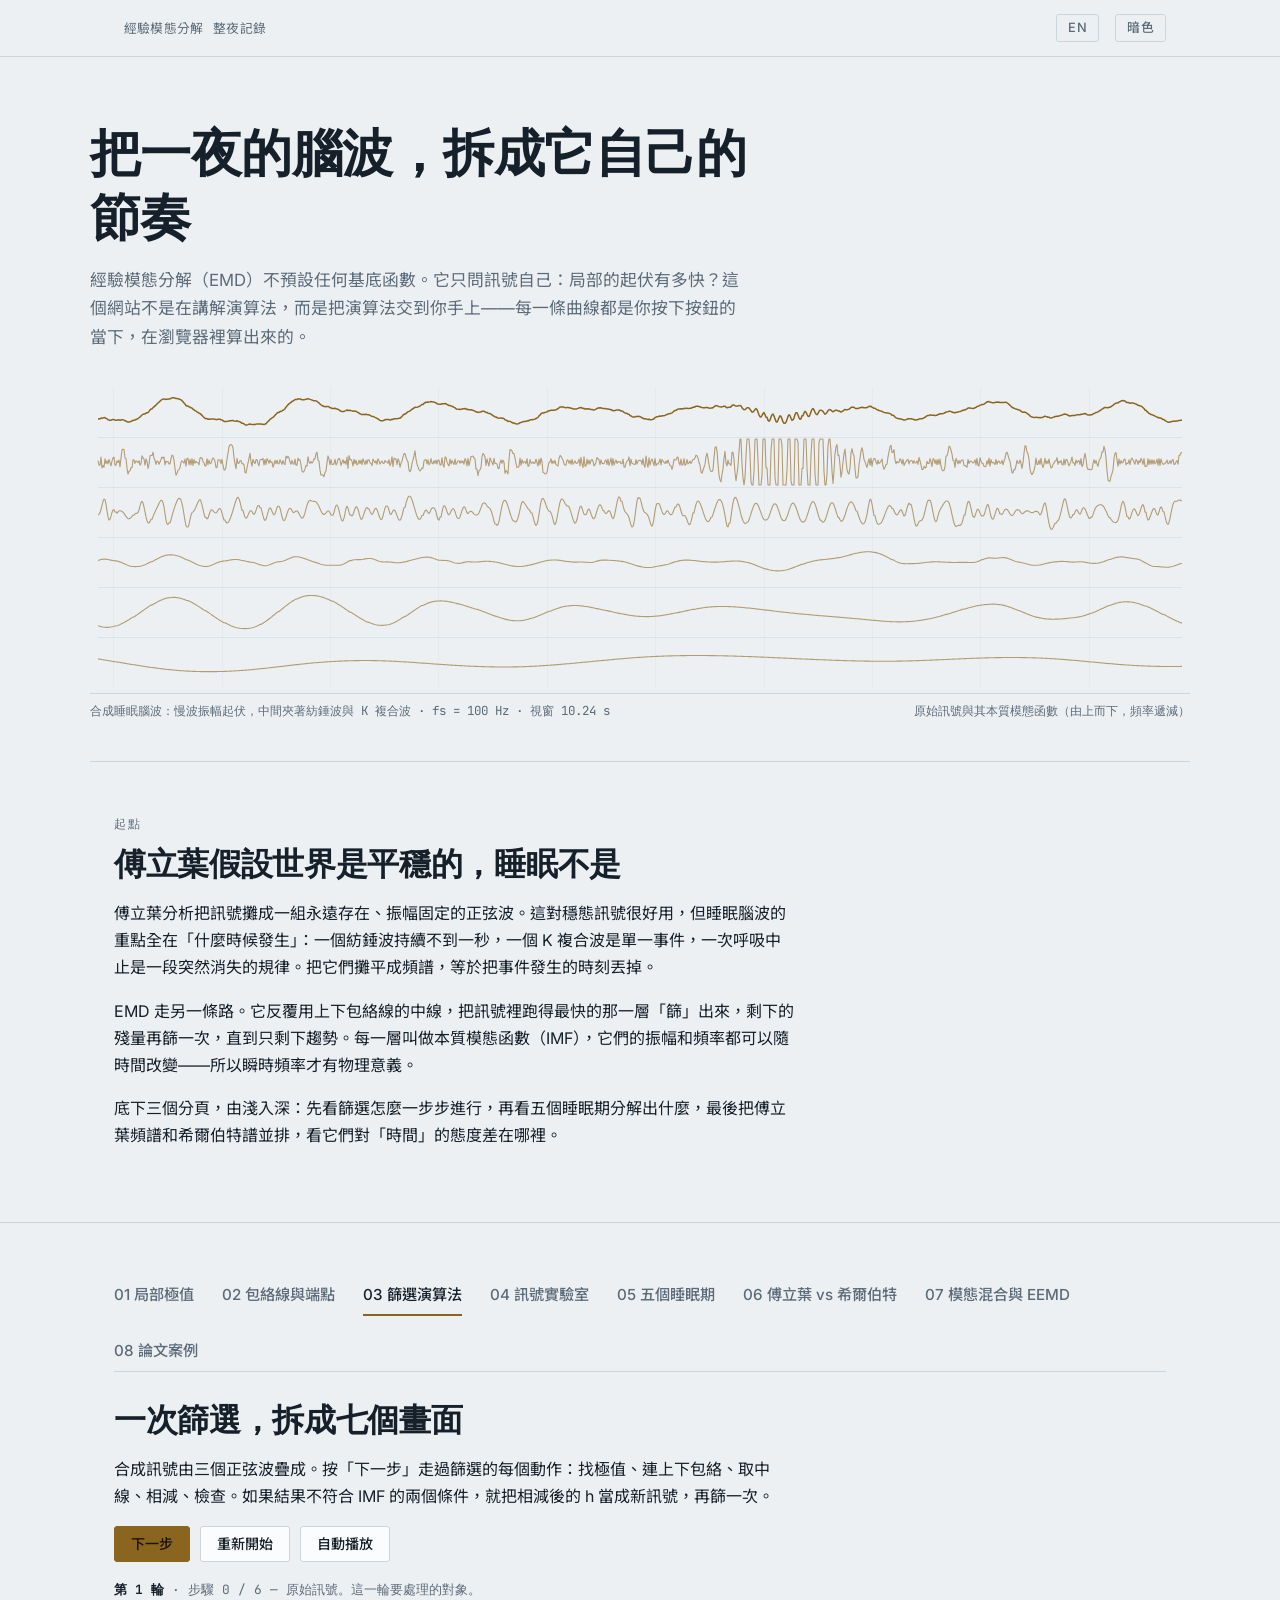
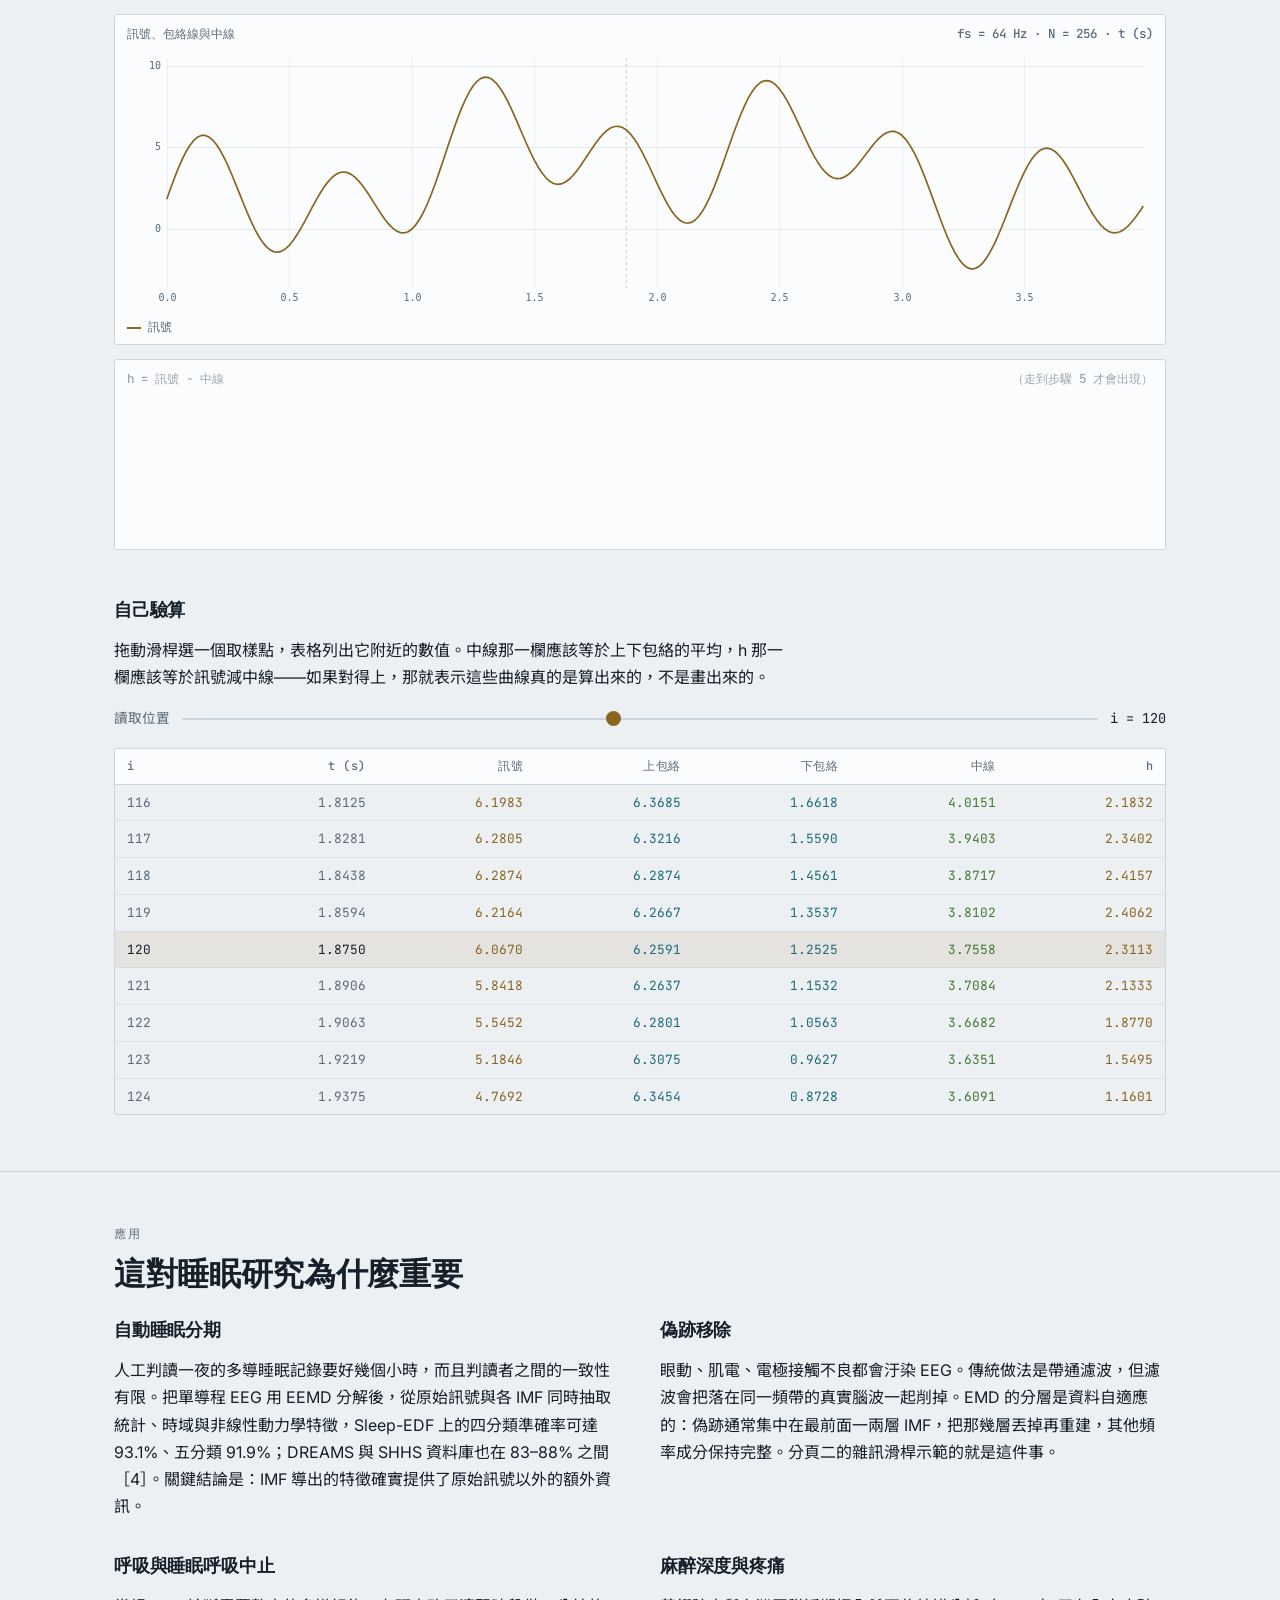
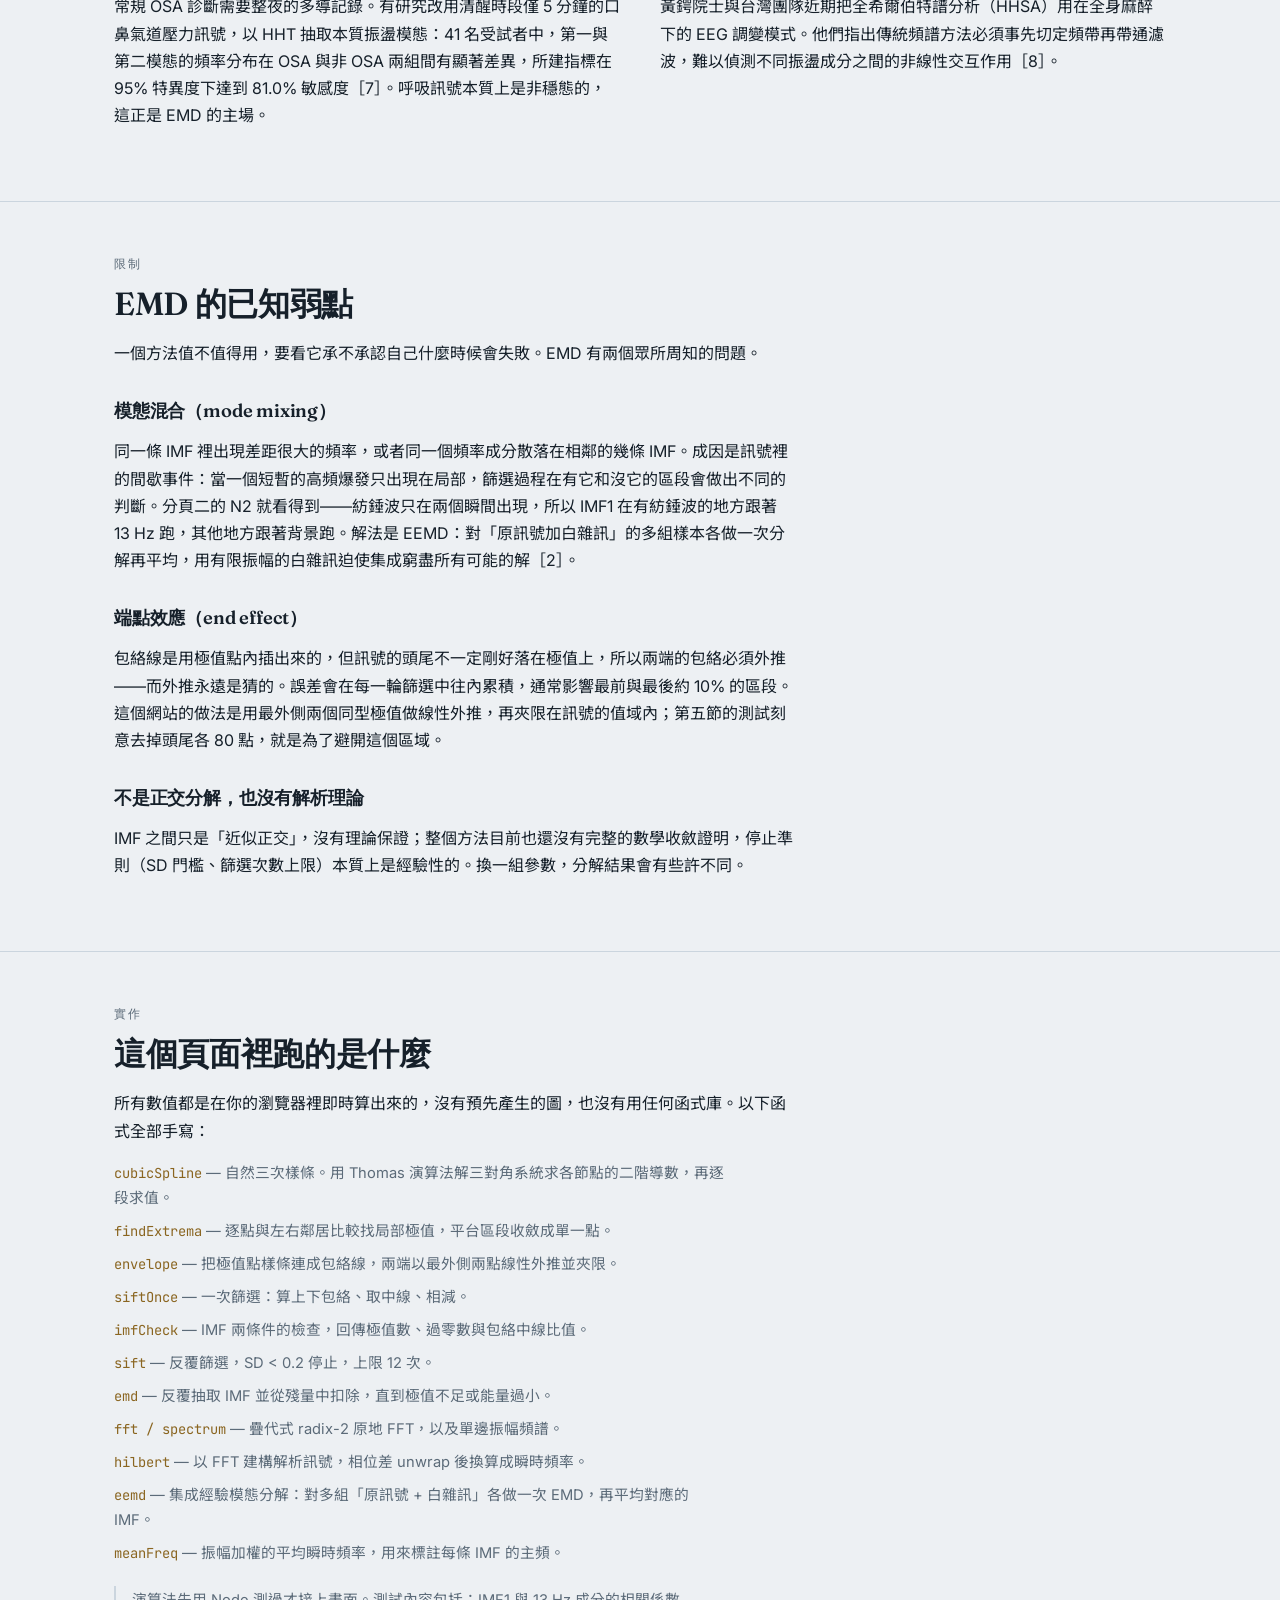
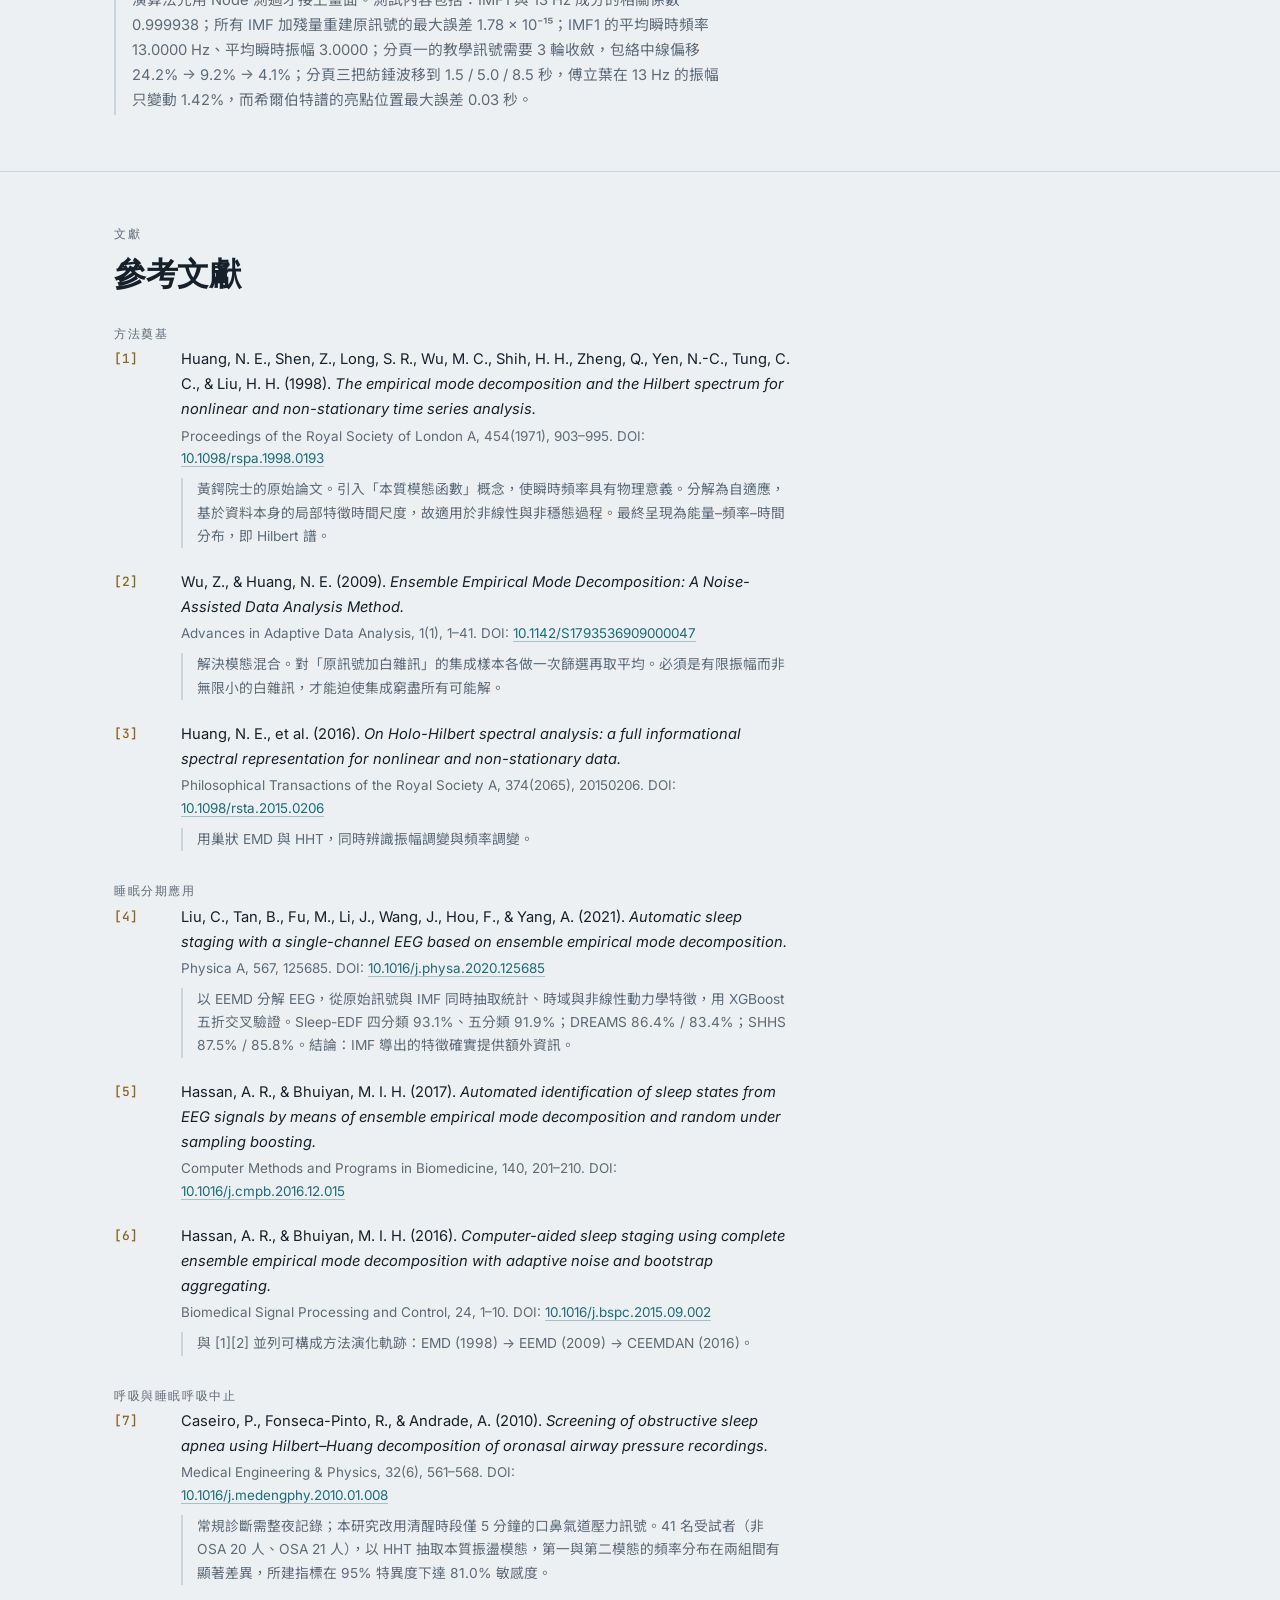
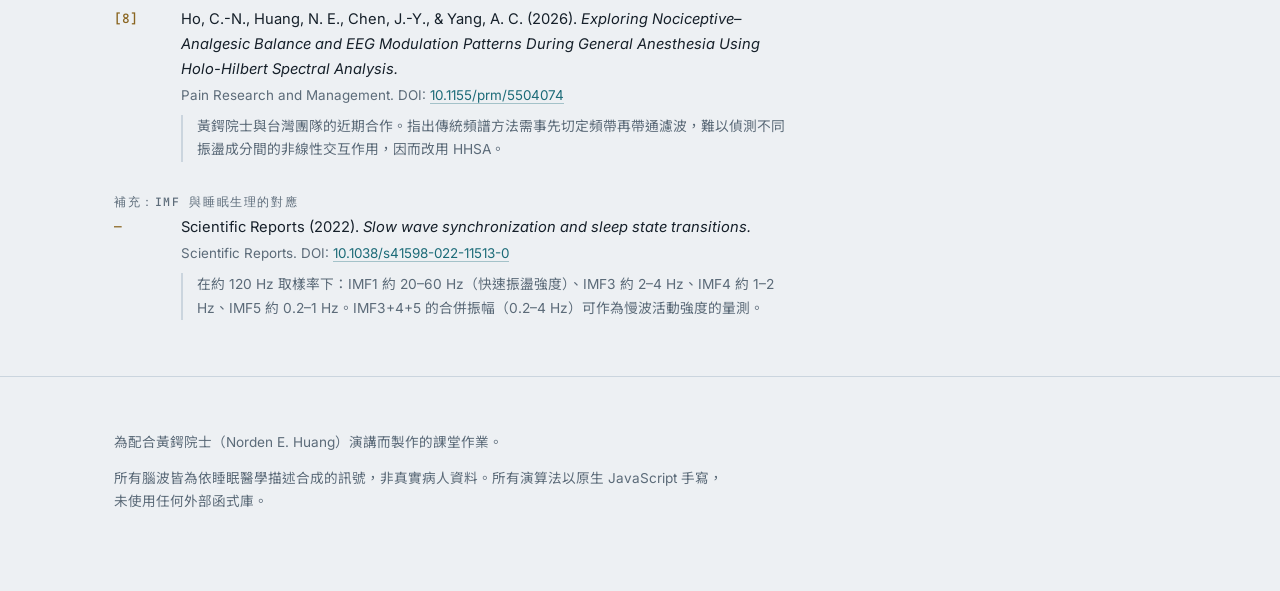
==== index.html @ 0cf02349 "英文介面的語言按鈕寫成「中文」，不再只有一個「中」 老師以英文瀏覽時，只看到孤零零一個「中」字不易辨認； 補成「中文」後與另一邊的 EN 對稱，一眼就知道是語言切換。  Co-Authored-By:" ====
<!DOCTYPE html>
<html lang="zh-Hant">
<head>
<meta charset="utf-8">
<meta name="viewport" content="width=device-width, initial-scale=1">
<title>EMD — 互動式睡眠訊號分解</title>
<meta name="description" content="An interactive page on Empirical Mode Decomposition and the Hilbert spectrum, and what they mean for sleep research. Every curve is computed in the browser.">
<link rel="preconnect" href="https://fonts.googleapis.com">
<link rel="preconnect" href="https://fonts.gstatic.com" crossorigin>
<link href="https://fonts.googleapis.com/css2?family=Fraunces:opsz,wght@9..144,500;9..144,600&family=Inter:wght@400;500;600&family=JetBrains+Mono:wght@400;500&family=Noto+Sans+TC:wght@400;500;700&display=swap" rel="stylesheet">
<link rel="icon" href="data:image/svg+xml,<svg xmlns='http://www.w3.org/2000/svg' viewBox='0 0 32 32'><rect width='32' height='32' fill='%23101820'/><path d='M2 16 q4 -9 8 0 t8 0 t8 0 t8 0' fill='none' stroke='%23E8D5A8' stroke-width='2'/></svg>">
<style>
/* ===== Overnight Recording — visual system =====================
   Cool background, warm signal trace: the curve should read like
   a lit pen on dark paper, the way a sleep lab looks at 3 a.m.  */

:root {
  --night:    #101820;
  --panel:    #18222C;
  --haze:     #243140;
  --text:     #DCE4EA;
  --text-dim: #8C9AA8;
  --trace:    #E8D5A8;
  --coral:    #E0705E;
  --cyan:     #5AB6C4;
  --sage:     #8FBF7F;
  --violet:   #9B8CC4;
  --shadow:   rgba(0,0,0,.35);

  --serif: "Fraunces", "Newsreader", Georgia, "Noto Serif TC", serif;
  --sans:  "Inter", "Noto Sans TC", -apple-system, BlinkMacSystemFont, "Segoe UI", sans-serif;
  --mono:  "JetBrains Mono", "IBM Plex Mono", ui-monospace, SFMono-Regular, Menlo, monospace;

  --measure: 68ch;
  --wrap: 1100px;
  --radius: 3px;
}

:root[data-theme="light"] {
  --night:    #EDF0F3;
  --panel:    #FBFCFD;
  --haze:     #CBD5DE;
  --text:     #16202A;
  --text-dim: #5C6B79;
  --trace:    #8A6520;
  --coral:    #BE4432;
  --cyan:     #1C6B78;
  --sage:     #3F7A31;
  --violet:   #5D4E93;
  --shadow:   rgba(16,24,32,.10);
}

@media (prefers-color-scheme: light) {
  :root:not([data-theme="dark"]) {
    --night:    #EDF0F3;
    --panel:    #FBFCFD;
    --haze:     #CBD5DE;
    --text:     #16202A;
    --text-dim: #5C6B79;
    --trace:    #8A6520;
    --coral:    #BE4432;
    --cyan:     #1C6B78;
    --sage:     #3F7A31;
    --violet:   #5D4E93;
    --shadow:   rgba(16,24,32,.10);
  }
}

* { box-sizing: border-box; }

html { -webkit-text-size-adjust: 100%; }

body {
  margin: 0;
  background: var(--night);
  color: var(--text);
  font-family: var(--sans);
  font-size: 16px;
  line-height: 1.7;
  -webkit-font-smoothing: antialiased;
}

.wrap { max-width: var(--wrap); margin: 0 auto; padding: 0 24px; }

p, li { max-width: var(--measure); }

a { color: var(--cyan); text-decoration: none; border-bottom: 1px solid color-mix(in srgb, var(--cyan) 35%, transparent); }
a:hover { border-bottom-color: var(--cyan); }

h1, h2, h3 { font-family: var(--serif); font-weight: 600; line-height: 1.25; letter-spacing: -.01em; }
h2 { font-size: clamp(1.5rem, 1.1rem + 1.4vw, 2rem); margin: 0 0 .6rem; }
h3 { font-size: 1.15rem; margin: 2rem 0 .5rem; }

.num, td.num, .mono { font-family: var(--mono); font-variant-numeric: tabular-nums; }

/* ---------- top bar ---------- */
.topbar {
  position: sticky; top: 0; z-index: 40;
  background: color-mix(in srgb, var(--night) 88%, transparent);
  backdrop-filter: blur(8px);
  border-bottom: 1px solid var(--haze);
}
.topbar .wrap { display: flex; align-items: center; gap: 16px; height: 56px; }
.brand { font-family: var(--serif); font-size: 1rem; letter-spacing: .02em; margin-right: auto; }
.brand span { color: var(--text-dim); font-family: var(--sans); font-size: .8rem; margin-left: .6rem; }

.ghost {
  appearance: none; background: none; cursor: pointer;
  border: 1px solid var(--haze); border-radius: var(--radius);
  color: var(--text-dim); font: 500 .8rem/1 var(--sans);
  padding: 7px 11px; letter-spacing: .03em;
}
.ghost:hover { color: var(--text); border-color: var(--text-dim); }
.ghost:focus-visible { outline: 2px solid var(--cyan); outline-offset: 2px; }

/* ---------- hero ---------- */
.hero { padding: 64px 0 40px; border-bottom: 1px solid var(--haze); }
.hero h1 { font-size: clamp(2rem, 1.3rem + 3vw, 3.2rem); margin: 0 0 1rem; max-width: 20ch; }
.hero .lede { color: var(--text-dim); font-size: 1.05rem; max-width: 60ch; }
.hero-strip { margin-top: 36px; }
.hero-strip canvas { width: 100%; height: 300px; display: block; }
.strip-cap {
  display: flex; justify-content: space-between; gap: 16px;
  color: var(--text-dim); font: 400 .78rem/1.5 var(--mono);
  border-top: 1px solid var(--haze); padding-top: 8px; margin-top: 6px;
}

/* ---------- sections ---------- */
section { padding: 56px 0; border-bottom: 1px solid var(--haze); }
.eyebrow {
  font: 500 .72rem/1 var(--mono); letter-spacing: .16em; text-transform: uppercase;
  color: var(--text-dim); margin: 0 0 .9rem;
}

/* ---------- tabs ---------- */
.tabs { display: flex; gap: 28px; border-bottom: 1px solid var(--haze); margin: 8px 0 28px; flex-wrap: wrap; }
.tab {
  appearance: none; background: none; border: 0; cursor: pointer;
  color: var(--text-dim); font: 500 .95rem/1 var(--sans);
  padding: 0 0 12px; border-bottom: 2px solid transparent; margin-bottom: -1px;
}
.tab:hover { color: var(--text); }
.tab[aria-selected="true"] { color: var(--text); border-bottom-color: var(--trace); }
.tab:focus-visible { outline: 2px solid var(--cyan); outline-offset: 3px; }
.panel[hidden] { display: none; }

/* ---------- controls ---------- */
.controls { display: flex; flex-wrap: wrap; gap: 10px; align-items: center; margin-bottom: 18px; }
.btn {
  appearance: none; cursor: pointer; border-radius: var(--radius);
  border: 1px solid var(--haze); background: var(--panel); color: var(--text);
  font: 500 .88rem/1 var(--sans); padding: 10px 16px;
}
.btn:hover { border-color: var(--text-dim); }
.btn:focus-visible { outline: 2px solid var(--cyan); outline-offset: 2px; }
.btn.primary { background: var(--trace); border-color: var(--trace); color: #1A130B; }
.btn.primary:hover { filter: brightness(1.06); }
.btn[disabled] { opacity: .4; cursor: not-allowed; }
.btn[aria-pressed="true"] { border-color: var(--trace); color: var(--trace); }

.slider { display: flex; align-items: center; gap: 12px; flex: 1 1 260px; min-width: 230px; }
.slider label { color: var(--text-dim); font-size: .85rem; white-space: nowrap; }
.slider output { font-family: var(--mono); font-size: .85rem; min-width: 7ch; text-align: right; }
input[type="range"] {
  appearance: none; flex: 1; height: 2px; background: var(--haze); border-radius: 2px; margin: 0;
}
input[type="range"]::-webkit-slider-thumb {
  appearance: none; width: 15px; height: 15px; border-radius: 50%;
  background: var(--trace); border: 0; cursor: pointer;
}
input[type="range"]::-moz-range-thumb {
  width: 15px; height: 15px; border-radius: 50%; background: var(--trace); border: 0; cursor: pointer;
}
input[type="range"]:focus-visible { outline: 2px solid var(--cyan); outline-offset: 4px; }

/* ---------- plots ---------- */
.plot { background: var(--panel); border: 1px solid var(--haze); border-radius: var(--radius); padding: 10px 12px 6px; }
.plot + .plot { margin-top: 14px; }
.plot canvas { width: 100%; display: block; }
.plot-head {
  display: flex; justify-content: space-between; align-items: baseline; gap: 12px;
  font: 500 .78rem/1.4 var(--mono); color: var(--text-dim); margin-bottom: 6px;
}
.legend { display: flex; flex-wrap: wrap; gap: 4px 18px; margin: 10px 0 0; font: 400 .76rem/1.6 var(--mono); color: var(--text-dim); }
.legend i { display: inline-block; width: 14px; height: 2px; vertical-align: middle; margin-right: 7px; }
.legend .dot { width: 7px; height: 7px; border-radius: 50%; }

.stepline { font: 400 .8rem/1.5 var(--mono); color: var(--text-dim); margin: 0 0 14px; }
.stepline b { color: var(--text); font-weight: 600; }

/* ---------- condition report ---------- */
.checks { display: grid; gap: 10px; margin-top: 16px; }
.check {
  display: grid; grid-template-columns: auto 1fr auto; gap: 12px; align-items: baseline;
  border: 1px solid var(--haze); border-left-width: 3px; border-radius: var(--radius);
  background: var(--panel); padding: 12px 14px; font-size: .88rem;
}
.check .tag { font: 600 .74rem/1 var(--mono); letter-spacing: .08em; color: var(--text-dim); }
.check .val { font-family: var(--mono); font-size: .84rem; color: var(--text-dim); white-space: nowrap; }
.check.ok   { border-left-color: var(--sage); }
.check.no   { border-left-color: var(--coral); }
.check.ok .val { color: var(--sage); }
.check.no .val { color: var(--coral); }
.verdict { margin-top: 14px; font-family: var(--mono); font-size: .86rem; }
.verdict.ok { color: var(--sage); }
.verdict.no { color: var(--coral); }

/* ---------- table ---------- */
.tablewrap { overflow-x: auto; margin-top: 14px; border: 1px solid var(--haze); border-radius: var(--radius); }
table { border-collapse: collapse; width: 100%; font-family: var(--mono); font-size: .8rem; }
th, td { padding: 7px 12px; text-align: right; white-space: nowrap; }
th {
  background: var(--panel); color: var(--text-dim); font-weight: 500;
  border-bottom: 1px solid var(--haze); position: sticky; top: 0;
  font-size: .74rem; letter-spacing: .04em;
}
td { border-bottom: 1px solid color-mix(in srgb, var(--haze) 45%, transparent); color: var(--text-dim); }
tbody tr:last-child td { border-bottom: 0; }
tbody tr.focus td { background: color-mix(in srgb, var(--trace) 9%, transparent); color: var(--text); }
th:first-child, td:first-child { text-align: left; }
.c-trace { color: var(--trace) !important; }
.c-cyan  { color: var(--cyan) !important; }
.c-sage  { color: var(--sage) !important; }

/* ---------- stage buttons / imf list ---------- */
.stages { display: flex; flex-wrap: wrap; gap: 8px; }
.imf-rows { margin-top: 14px; display: grid; gap: 0; }

.grid2 { display: grid; grid-template-columns: 1fr 1fr; gap: 14px; }
@media (max-width: 760px) { .grid2 { grid-template-columns: 1fr; } }

.readout {
  margin-top: 16px; border: 1px solid var(--haze); border-radius: var(--radius);
  background: var(--panel); padding: 14px 16px;
  font-family: var(--mono); font-size: .84rem; color: var(--text-dim);
  display: grid; gap: 6px;
}
.readout b { color: var(--text); font-weight: 600; }
.readout .hi { color: var(--trace); }

.note {
  border-left: 2px solid var(--haze); padding: 2px 0 2px 16px;
  color: var(--text-dim); font-size: .92rem; margin: 20px 0 0; max-width: var(--measure);
}

/* ---------- references ---------- */
.refs { display: grid; gap: 22px; margin-top: 8px; }
.ref { display: grid; grid-template-columns: 3.2rem 1fr; gap: 16px; max-width: 76ch; }
.ref .n { font: 500 .8rem/1.8 var(--mono); color: var(--trace); }
.ref p { margin: 0; font-size: .92rem; }
.ref .meta { color: var(--text-dim); font-size: .84rem; margin-top: 2px; }
.ref .gloss { color: var(--text-dim); font-size: .86rem; margin-top: .5rem; border-left: 2px solid var(--haze); padding-left: 14px; }
.ref-group { font: 500 .72rem/1 var(--mono); letter-spacing: .14em; text-transform: uppercase; color: var(--text-dim); margin: 34px 0 6px; }

footer { padding: 40px 0 64px; color: var(--text-dim); font-size: .85rem; }
footer p { max-width: var(--measure); }

.cols { display: grid; grid-template-columns: 1fr 1fr; gap: 18px 40px; }
@media (max-width: 760px) { .cols { grid-template-columns: 1fr; } }
.cols h3 { margin-top: 0; }

.sr { position: absolute; width: 1px; height: 1px; overflow: hidden; clip: rect(0 0 0 0); white-space: nowrap; }

@media (max-width: 560px) {
  .wrap { padding: 0 16px; }
  .hero { padding: 40px 0 28px; }
  .hero-strip canvas { height: 220px; }
  section { padding: 40px 0; }
  .tabs { gap: 18px; }
}

@media (prefers-reduced-motion: reduce) {
  * { transition: none !important; animation: none !important; scroll-behavior: auto !important; }
}

/* ---------- stacked IMF rows (tab 2 and the hero strip) ---------- */
.imf-row {
  display: grid; grid-template-columns: 172px 1fr; gap: 14px; align-items: center;
  border-top: 1px solid color-mix(in srgb, var(--haze) 60%, transparent);
  padding: 2px 0;
}
.imf-row:first-child { border-top: 0; }
.imf-row canvas { width: 100%; display: block; }
.imf-meta { font: 400 .76rem/1.45 var(--mono); color: var(--text-dim); padding: 6px 0; }
.imf-meta b { display: block; color: var(--text); font-weight: 600; letter-spacing: .02em; }
.imf-meta .band { color: var(--cyan); }
.imf-row.is-signal .imf-meta b { color: var(--trace); }
@media (max-width: 560px) {
  .imf-row { grid-template-columns: 1fr; gap: 0; }
  .imf-meta { padding: 6px 0 0; }
}

.stage-desc { color: var(--text-dim); font-size: .92rem; margin: 14px 0 4px; max-width: var(--measure); }
.axis-note { font: 400 .72rem/1.4 var(--mono); color: var(--text-dim); text-align: right; margin-top: 6px; }

.plot.is-waiting canvas { opacity: .2; }
.plot.is-waiting .plot-head { opacity: .6; }
#implList { padding-left: 0; list-style: none; }
#implList li { margin-bottom: .5rem; max-width: var(--measure); font-size: .92rem; color: var(--text-dim); }
#implList code { color: var(--trace); font-size: .86rem; }
.hero-strip .plot-head { margin-bottom: 8px; }

.ctl-label { color: var(--text-dim); font-size: .85rem; margin-right: 2px; }
.hint { color: var(--text-dim); font-size: .76rem; }

/* ---------- chapter 04: component sliders ---------- */
.comp-grid { display: grid; grid-template-columns: repeat(3, 1fr); gap: 16px 26px; margin: 4px 0 6px; }
@media (max-width: 760px) { .comp-grid { grid-template-columns: 1fr; } }
.comp { border-top: 1px solid var(--haze); padding-top: 10px; }
.comp .slider { margin-bottom: 8px; }
.comp .slider label { min-width: 4.5em; }
.comp-name { font: 600 .78rem/1 var(--mono); letter-spacing: .06em; color: var(--trace); margin: 0 0 10px; }

/* ---------- chapter 08: paper cards ---------- */
.papers { display: grid; gap: 10px; margin: 18px 0 8px; }
.paper { border: 1px solid var(--haze); border-radius: var(--radius); background: var(--panel); overflow: hidden; }
.paper.is-open { border-color: color-mix(in srgb, var(--trace) 45%, var(--haze)); }
.paper-head {
  appearance: none; width: 100%; background: none; border: 0; cursor: pointer; text-align: left;
  display: grid; grid-template-columns: 3rem 1fr 1.6rem; gap: 12px; align-items: center;
  padding: 14px 16px; color: inherit; font: inherit;
}
.paper-head:hover { background: color-mix(in srgb, var(--haze) 30%, transparent); }
.paper-head:focus-visible { outline: 2px solid var(--cyan); outline-offset: -2px; }
.paper-head .n { font: 500 .8rem/1 var(--mono); color: var(--trace); }
.paper-head .ph b { display: block; font-weight: 600; font-size: .95rem; margin-bottom: 2px; }
.paper-head .cite { color: var(--text-dim); font-size: .8rem; }
.paper-head .tog { font: 400 1.1rem/1 var(--mono); color: var(--text-dim); text-align: right; }
.paper-body { padding: 0 16px 16px; border-top: 1px solid var(--haze); }
.paper-body dl { display: grid; grid-template-columns: 4.5rem 1fr; gap: 6px 16px; margin: 14px 0 0; }
.paper-body dt { font: 500 .74rem/1.6 var(--mono); letter-spacing: .06em; color: var(--text-dim); }
.paper-body dd { margin: 0; font-size: .9rem; max-width: 66ch; }
.paper-body .meta { color: var(--text-dim); font-size: .82rem; margin: 14px 0 0; }
@media (max-width: 560px) {
  .paper-head { grid-template-columns: 2.4rem 1fr 1.2rem; gap: 8px; padding: 12px; }
  .paper-body dl { grid-template-columns: 1fr; gap: 2px; }
  .paper-body dd { margin-bottom: 8px; }
}

@media (max-width: 620px) {
  /* long control labels must be allowed to wrap, or they push the page wider */
  .slider { flex-wrap: wrap; row-gap: 4px; }
  .slider label { white-space: normal; flex: 1 0 100%; }
  .slider output { min-width: 5ch; }
}

</style>
</head>
<body>

<header class="topbar">
  <div class="wrap">
    <div class="brand"><span data-i18n="brand">經驗模態分解</span><span data-i18n="brandSub">整夜記錄</span></div>
    <button class="ghost" id="langBtn" type="button">EN</button>
    <button class="ghost" id="themeBtn" type="button">明亮</button>
  </div>
</header>

<main>

  <div class="wrap hero">
    <h1 data-i18n="heroTitle">把一夜的腦波，拆成它自己的節奏</h1>
    <p class="lede" data-i18n="heroLede"></p>
    <div class="hero-strip">
      <canvas id="heroCanvas" aria-hidden="true"></canvas>
      <div class="strip-cap">
        <span data-i18n="stripLeft"></span>
        <span data-i18n="stripRight"></span>
      </div>
    </div>
  </div>

  <section>
    <div class="wrap">
      <p class="eyebrow" data-i18n="introEyebrow">起點</p>
      <h2 data-i18n="introTitle"></h2>
      <p data-i18n="introP1"></p>
      <p data-i18n="introP2"></p>
      <p data-i18n="introP3"></p>
    </div>
  </section>

  <section>
    <div class="wrap">
      <div class="tabs" role="tablist">
        <button class="tab" role="tab" type="button" data-tab="ext" aria-selected="false">01 局部極值</button>
        <button class="tab" role="tab" type="button" data-tab="env" aria-selected="false">02 包絡線與端點</button>
        <button class="tab" role="tab" type="button" data-tab="sift" aria-selected="true">03 篩選演算法</button>
        <button class="tab" role="tab" type="button" data-tab="lab" aria-selected="false">04 訊號實驗室</button>
        <button class="tab" role="tab" type="button" data-tab="stage" aria-selected="false">05 五個睡眠期</button>
        <button class="tab" role="tab" type="button" data-tab="spec" aria-selected="false">06 傅立葉 vs 希爾伯特</button>
        <button class="tab" role="tab" type="button" data-tab="mix" aria-selected="false">07 模態混合與 EEMD</button>
        <button class="tab" role="tab" type="button" data-tab="paper" aria-selected="false">08 論文案例</button>
      </div>


      <!-- ===== 01 local extrema ===== -->
      <div class="panel" role="tabpanel" data-tab="ext" hidden>
        <h2 data-i18n="exTitle"></h2>
        <p data-i18n="exIntro"></p>
        <div class="controls">
          <div class="slider">
            <label for="xFreq" data-i18n="exFreq"></label>
            <input type="range" id="xFreq" min="1" max="20" step="0.5" value="7">
            <output id="xFreqOut" for="xFreq"></output>
          </div>
          <div class="slider">
            <label for="xAmp" data-i18n="exAmp"></label>
            <input type="range" id="xAmp" min="0" max="6" step="0.1" value="2.5">
            <output id="xAmpOut" for="xAmp"></output>
          </div>
        </div>
        <div class="plot">
          <div class="plot-head"><span class="mono">fs = 64 Hz · N = 256 · t (s)</span></div>
          <canvas id="xMain"></canvas>
        </div>
        <div class="controls">
          <div class="slider">
            <label for="xPos" data-i18n="exPos"></label>
            <input type="range" id="xPos" min="1" max="254" step="1" value="96">
            <output id="xPosOut" for="xPos"></output>
          </div>
          <span class="hint mono" data-i18n="exClick"></span>
        </div>
        <div class="checks" id="xPanel"></div>
        <div class="readout" id="xCounts"></div>
        <p class="note" data-i18n="exNote"></p>
      </div>

      <!-- ===== 02 envelopes and ends ===== -->
      <div class="panel" role="tabpanel" data-tab="env" hidden>
        <h2 data-i18n="envTitle"></h2>
        <p data-i18n="envIntro"></p>
        <div class="controls">
          <span class="ctl-label" data-i18n="envMode"></span>
          <div class="stages" id="eModes">
            <button class="btn" type="button" data-mode="none"></button>
            <button class="btn" type="button" data-mode="linear"></button>
            <button class="btn" type="button" data-mode="mirror"></button>
          </div>
        </div>
        <div class="controls">
          <div class="slider">
            <label for="eCut" data-i18n="envCut"></label>
            <input type="range" id="eCut" min="600" max="1024" step="8" value="1008">
            <output id="eCutOut" for="eCut"></output>
          </div>
        </div>
        <p class="stage-desc" id="eModeDesc"></p>
        <div class="plot">
          <div class="plot-head"><span class="mono">fs = 100 Hz · t (s)</span></div>
          <canvas id="eMain"></canvas>
          <div class="legend" id="eLegend"></div>
        </div>
        <div class="readout" id="eReadout"></div>
        <p class="note" data-i18n="envNote"></p>
      </div>

      <!-- ===== 03 the sifting algorithm ===== -->
      <div class="panel" role="tabpanel" data-tab="sift" hidden>
        <h2 data-i18n="p1Title"></h2>
        <p data-i18n="p1Intro"></p>

        <div class="controls">
          <button class="btn primary" id="t1Next" type="button">下一步</button>
          <button class="btn" id="t1Reset" type="button" data-i18n="p1Reset">重新開始</button>
          <button class="btn" id="t1Auto" type="button">自動播放</button>
        </div>

        <p class="stepline"><b id="t1Round"></b> · <span id="t1StepNo"></span> — <span id="t1StepText"></span></p>

        <div class="plot">
          <div class="plot-head"><span data-i18n="p1SigTitle"></span><span class="mono">fs = 64 Hz · N = 256 · t (s)</span></div>
          <canvas id="t1Main" aria-hidden="true"></canvas>
          <div class="legend" id="t1Legend"></div>
        </div>

        <div class="plot" id="t1HWrap">
          <div class="plot-head"><span data-i18n="p1HTitle"></span><span class="mono" id="t1HNote"></span></div>
          <canvas id="t1H" aria-hidden="true"></canvas>
        </div>

        <div class="checks" id="t1Checks" hidden></div>

        <h3 data-i18n="tableTitle"></h3>
        <p data-i18n="tableIntro"></p>
        <div class="controls">
          <div class="slider">
            <label for="t1Pos" data-i18n="tablePos">讀取位置</label>
            <input type="range" id="t1Pos" min="0" max="255" step="1" value="120">
            <output id="t1PosOut" for="t1Pos"></output>
          </div>
        </div>
        <div class="tablewrap">
          <table>
            <thead><tr>
              <th data-i18n="thIdx">i</th><th data-i18n="thT">t (s)</th><th data-i18n="thSig">訊號</th>
              <th data-i18n="thUp">上包絡</th><th data-i18n="thLo">下包絡</th>
              <th data-i18n="thMean">中線</th><th data-i18n="thH">h</th>
            </tr></thead>
            <tbody id="t1Body"></tbody>
          </table>
        </div>
      </div>


      <!-- ===== 04 signal lab ===== -->
      <div class="panel" role="tabpanel" data-tab="lab" hidden>
        <h2 data-i18n="labTitle"></h2>
        <p data-i18n="labIntro"></p>
        <div class="controls">
          <span class="ctl-label" data-i18n="labPreset"></span>
          <div class="stages" id="lPresets">
            <button class="btn" type="button" data-preset="two" data-i18n="labPresetTwo"></button>
            <button class="btn" type="button" data-preset="close" data-i18n="labPresetClose"></button>
            <button class="btn" type="button" data-preset="slow" data-i18n="labPresetSlow"></button>
          </div>
        </div>
        <div class="comp-grid">
          <div class="comp">
            <p class="comp-name"><span data-i18n="labComp1"></span></p>
            <div class="slider"><label for="lF0" data-i18n="labFreq"></label>
              <input type="range" id="lF0" min="0.3" max="30" step="0.1" value="1.5"><output id="lF0Out"></output></div>
            <div class="slider"><label for="lA0" data-i18n="labAmp"></label>
              <input type="range" id="lA0" min="0" max="8" step="0.1" value="5"><output id="lA0Out"></output></div>
          </div>
          <div class="comp">
            <p class="comp-name"><span data-i18n="labComp2"></span></p>
            <div class="slider"><label for="lF1" data-i18n="labFreq"></label>
              <input type="range" id="lF1" min="0.3" max="30" step="0.1" value="7"><output id="lF1Out"></output></div>
            <div class="slider"><label for="lA1" data-i18n="labAmp"></label>
              <input type="range" id="lA1" min="0" max="8" step="0.1" value="3"><output id="lA1Out"></output></div>
          </div>
          <div class="comp">
            <p class="comp-name"><span data-i18n="labComp3"></span></p>
            <div class="slider"><label for="lF2" data-i18n="labFreq"></label>
              <input type="range" id="lF2" min="0.3" max="30" step="0.1" value="18"><output id="lF2Out"></output></div>
            <div class="slider"><label for="lA2" data-i18n="labAmp"></label>
              <input type="range" id="lA2" min="0" max="8" step="0.1" value="1.5"><output id="lA2Out"></output></div>
          </div>
        </div>
        <div class="controls">
          <div class="slider">
            <label for="lNoise" data-i18n="labNoise"></label>
            <input type="range" id="lNoise" min="0" max="3" step="0.1" value="0">
            <output id="lNoiseOut" for="lNoise"></output>
          </div>
        </div>
        <div class="plot">
          <div class="plot-head"><span class="mono">fs = 100 Hz · N = 1024</span><span class="mono">t (s)</span></div>
          <div class="imf-rows" id="lRows"></div>
        </div>
        <h3 data-i18n="labReconTitle"></h3>
        <div class="readout"><div id="lRecon"></div></div>
        <p class="note" data-i18n="labReconNote"></p>
        <p class="note" data-i18n="labNote"></p>
      </div>

      <!-- ===== 05 five sleep stages ===== -->
      <div class="panel" role="tabpanel" data-tab="stage" hidden>
        <h2 data-i18n="p2Title"></h2>
        <p data-i18n="p2Intro"></p>

        <div class="controls">
          <div class="stages" id="t2Stages">
            <button class="btn" type="button" data-stage="wake">清醒</button>
            <button class="btn" type="button" data-stage="n1">N1</button>
            <button class="btn" type="button" data-stage="n2">N2</button>
            <button class="btn" type="button" data-stage="n3">N3</button>
            <button class="btn" type="button" data-stage="rem">REM</button>
          </div>
        </div>
        <div class="controls">
          <div class="slider">
            <label for="t2Noise" data-i18n="p2Noise">加入雜訊</label>
            <input type="range" id="t2Noise" min="0" max="30" step="1" value="0">
            <output id="t2NoiseOut" for="t2Noise"></output>
          </div>
        </div>

        <p class="stage-desc" id="t2StageDesc"></p>

        <div class="plot">
          <div class="plot-head"><span class="mono">fs = 100 Hz · N = 1024</span><span class="mono" id="t2Axis"></span></div>
          <div class="imf-rows" id="t2Rows"></div>
        </div>

        <p class="note" id="t2NoiseNote"></p>
      </div>

      <!-- ===== tab 3 ===== -->
      <div class="panel" role="tabpanel" data-tab="spec" hidden>
        <h2 data-i18n="p3Title"></h2>
        <p data-i18n="p3Intro"></p>

        <div class="controls">
          <div class="slider">
            <label for="t3Time" data-i18n="p3Time">紡錘波出現時間</label>
            <input type="range" id="t3Time" min="1" max="9.2" step="0.05" value="4">
            <output id="t3TimeOut" for="t3Time"></output>
          </div>
          <div class="slider">
            <label for="t3Freq" data-i18n="p3Freq">紡錘波頻率</label>
            <input type="range" id="t3Freq" min="9" max="18" step="0.1" value="13">
            <output id="t3FreqOut" for="t3Freq"></output>
          </div>
          <button class="btn" id="t3Sweep" type="button">自動掃描</button>
        </div>

        <div class="plot">
          <div class="plot-head"><span data-i18n="p3SigTitle"></span><span class="mono">fs = 100 Hz · N = 1024 · t (s)</span></div>
          <canvas id="t3Sig" aria-hidden="true"></canvas>
        </div>

        <div class="grid2" style="margin-top:14px">
          <div class="plot">
            <div class="plot-head"><span data-i18n="p3FourierTitle"></span></div>
            <canvas id="t3Fourier" aria-hidden="true"></canvas>
            <div class="legend"><span data-i18n="p3FourierSub"></span></div>
          </div>
          <div class="plot">
            <div class="plot-head"><span data-i18n="p3HilbertTitle"></span></div>
            <canvas id="t3Hilbert" aria-hidden="true"></canvas>
            <div class="legend"><span data-i18n="p3HilbertSub"></span></div>
          </div>
        </div>

        <div class="readout">
          <div id="t3r1"></div>
          <div id="t3r2"></div>
          <div id="t3r3"></div>
        </div>

        <p class="note" data-i18n="p3Concl"></p>
      </div>

      <!-- ===== 07 mode mixing and EEMD ===== -->
      <div class="panel" role="tabpanel" data-tab="mix" hidden>
        <h2 data-i18n="mixTitle"></h2>
        <p data-i18n="mixIntro"></p>
        <div class="controls">
          <div class="slider">
            <label for="mBursts" data-i18n="mixBursts"></label>
            <input type="range" id="mBursts" min="1" max="6" step="1" value="3">
            <output id="mBurstsOut" for="mBursts"></output>
          </div>
          <div class="slider">
            <label for="mFreq" data-i18n="mixFreq"></label>
            <input type="range" id="mFreq" min="6" max="20" step="1" value="12">
            <output id="mFreqOut" for="mFreq"></output>
          </div>
        </div>
        <div class="controls">
          <span class="ctl-label" data-i18n="mixMethod"></span>
          <div class="stages" id="mMethods">
            <button class="btn" type="button" data-method="emd">EMD</button>
            <button class="btn" type="button" data-method="eemd">EEMD</button>
          </div>
        </div>
        <div class="controls" id="mEemdControls">
          <div class="slider">
            <label for="mEns" data-i18n="mixEns"></label>
            <input type="range" id="mEns" min="10" max="80" step="5" value="40">
            <output id="mEnsOut" for="mEns"></output>
          </div>
          <div class="slider">
            <label for="mNoise" data-i18n="mixNoiseAmp"></label>
            <input type="range" id="mNoise" min="0.02" max="0.4" step="0.01" value="0.1">
            <output id="mNoiseOut" for="mNoise"></output>
          </div>
        </div>
        <div class="plot">
          <div class="plot-head"><span class="mono">fs = 100 Hz · N = 1024</span><span class="mono">t (s)</span></div>
          <div class="imf-rows" id="mRows"></div>
        </div>
        <div class="readout" id="mReadout"></div>
        <p data-i18n="mixExplain"></p>
        <p class="note" data-i18n="mixNote"></p>
      </div>

      <!-- ===== 08 the papers ===== -->
      <div class="panel" role="tabpanel" data-tab="paper" hidden>
        <h2 data-i18n="paperTitle"></h2>
        <p data-i18n="paperIntro"></p>
        <div id="pCards" class="papers"></div>
        <h3 data-i18n="paperCompareTitle"></h3>
        <div class="tablewrap" id="pTable"></div>
        <p class="note" data-i18n="paperMethodEvo"></p>
      </div>
    </div>
  </section>

  <section>
    <div class="wrap">
      <p class="eyebrow" data-i18n="whyEyebrow">應用</p>
      <h2 data-i18n="whyTitle"></h2>
      <div class="cols" style="margin-top:24px">
        <div><h3 data-i18n="why1Title"></h3><p data-i18n="why1"></p></div>
        <div><h3 data-i18n="why2Title"></h3><p data-i18n="why2"></p></div>
        <div><h3 data-i18n="why3Title"></h3><p data-i18n="why3"></p></div>
        <div><h3 data-i18n="why4Title"></h3><p data-i18n="why4"></p></div>
      </div>
    </div>
  </section>

  <section>
    <div class="wrap">
      <p class="eyebrow" data-i18n="limEyebrow">限制</p>
      <h2 data-i18n="limTitle"></h2>
      <p data-i18n="limIntro"></p>
      <h3 data-i18n="lim1Title"></h3><p data-i18n="lim1"></p>
      <h3 data-i18n="lim2Title"></h3><p data-i18n="lim2"></p>
      <h3 data-i18n="lim3Title"></h3><p data-i18n="lim3"></p>
    </div>
  </section>

  <section>
    <div class="wrap">
      <p class="eyebrow" data-i18n="implEyebrow">實作</p>
      <h2 data-i18n="implTitle"></h2>
      <p data-i18n="implIntro"></p>
      <ul id="implList"></ul>
      <p class="note" data-i18n="implTests"></p>
    </div>
  </section>

  <section>
    <div class="wrap">
      <p class="eyebrow" data-i18n="refEyebrow">文獻</p>
      <h2 data-i18n="refTitle"></h2>
      <div id="refList"></div>
    </div>
  </section>

</main>

<footer>
  <div class="wrap">
    <p data-i18n="footer1"></p>
    <p data-i18n="footer2"></p>
  </div>
</footer>

<script>
/* ============================================================
   emd.core.js — Empirical Mode Decomposition / Hilbert-Huang
   Pure vanilla JavaScript. No dependencies.
   Huang et al. (1998), Proc. R. Soc. Lond. A 454, 903-995.
   ============================================================ */
'use strict';
(function (global) {

  /* ---------- 1. natural cubic spline ------------------------
     Solves the tridiagonal system for the second derivatives
     (natural boundary: m[0] = m[n-1] = 0) with the Thomas
     algorithm, then evaluates the piecewise cubic at xq.
     xs must be strictly increasing; xq is assumed ascending
     (a moving interval pointer keeps evaluation O(n+m)).      */
  function cubicSpline(xs, ys, xq) {
    const n = xs.length;
    const out = new Float64Array(xq.length);
    if (n === 0) return out;
    if (n === 1) { out.fill(ys[0]); return out; }
    if (n === 2) {
      const k = (ys[1] - ys[0]) / (xs[1] - xs[0]);
      for (let i = 0; i < xq.length; i++) out[i] = ys[0] + k * (xq[i] - xs[0]);
      return out;
    }

    const h = new Float64Array(n - 1);
    for (let i = 0; i < n - 1; i++) h[i] = xs[i + 1] - xs[i];

    const sub = new Float64Array(n), diag = new Float64Array(n),
          sup = new Float64Array(n), rhs = new Float64Array(n);
    for (let i = 1; i < n - 1; i++) {
      sub[i]  = h[i - 1];
      diag[i] = 2 * (h[i - 1] + h[i]);
      sup[i]  = h[i];
      rhs[i]  = 6 * ((ys[i + 1] - ys[i]) / h[i] - (ys[i] - ys[i - 1]) / h[i - 1]);
    }

    const cp = new Float64Array(n), dp = new Float64Array(n), m = new Float64Array(n);
    cp[1] = sup[1] / diag[1];
    dp[1] = rhs[1] / diag[1];
    for (let i = 2; i < n - 1; i++) {
      const den = diag[i] - sub[i] * cp[i - 1];
      cp[i] = sup[i] / den;
      dp[i] = (rhs[i] - sub[i] * dp[i - 1]) / den;
    }
    m[n - 2] = dp[n - 2];
    for (let i = n - 3; i >= 1; i--) m[i] = dp[i] - cp[i] * m[i + 1];

    let j = 0;
    for (let q = 0; q < xq.length; q++) {
      const x = xq[q];
      while (j < n - 2 && x > xs[j + 1]) j++;
      while (j > 0 && x < xs[j]) j--;
      const hj = h[j];
      const A = (xs[j + 1] - x) / hj, B = (x - xs[j]) / hj;
      out[q] = A * ys[j] + B * ys[j + 1] +
               ((A * A * A - A) * m[j] + (B * B * B - B) * m[j + 1]) * hj * hj / 6;
    }
    return out;
  }

  /* ---------- 2. local extrema -------------------------------
     Plateaux are collapsed to their centre so that a flat top
     yields exactly one maximum.                                */
  function findExtrema(y) {
    const maxI = [], minI = [], n = y.length;
    for (let i = 1; i < n - 1; i++) {
      if (y[i] > y[i - 1] && y[i] >= y[i + 1]) {
        if (y[i] === y[i + 1]) {
          let k = i + 1;
          while (k < n - 1 && y[k] === y[i]) k++;
          if (y[k] < y[i]) maxI.push((i + k - 1) >> 1);
          i = k - 1;
        } else maxI.push(i);
      } else if (y[i] < y[i - 1] && y[i] <= y[i + 1]) {
        if (y[i] === y[i + 1]) {
          let k = i + 1;
          while (k < n - 1 && y[k] === y[i]) k++;
          if (y[k] > y[i]) minI.push((i + k - 1) >> 1);
          i = k - 1;
        } else minI.push(i);
      }
    }
    return { maxI, minI };
  }

  /* ---------- 3. envelopes -----------------------------------
     The two envelopes are cubic splines through the maxima and
     through the minima.  Both ends are mirrored (Rilling's
     boundary conditions): the extrema near an edge are reflected
     about the outermost extremum -- or about the edge sample
     itself when the signal already overshoots that extremum --
     so the spline interpolates across [0, n-1] instead of
     extrapolating.  Skipping this makes the first and last ~10%
     of every envelope visibly wrong: the classic "end effect".  */
  const N_MIRROR = 2;
  const CFG = { boundary: 'linear' };   /* 'linear' | 'mirror' | 'none' */

  function takeRev(arr, from, count) {
    const out = [];
    for (let i = Math.min(from + count, arr.length) - 1; i >= from; i--) out.push(arr[i]);
    return out;                       /* descending order */
  }
  function takeRevEnd(arr, skipFromEnd, count) {
    const last = arr.length - 1 - skipFromEnd;
    const out = [];
    for (let i = last; i > last - count && i >= 0; i--) out.push(arr[i]);
    return out;                       /* descending order */
  }

  /* Returns mirrored knot sets for both envelopes at once. */
  function extendExtrema(y, maxI, minI) {
    const n = y.length, lx = n - 1, nb = N_MIRROR;
    let lmax, lmin, lsym, rmax, rmin, rsym;

    /* ----- left edge ----- */
    if (maxI[0] < minI[0]) {
      if (y[0] > y[minI[0]]) {
        lmax = takeRev(maxI, 1, nb); lmin = takeRev(minI, 0, nb); lsym = maxI[0];
      } else {
        lmax = takeRev(maxI, 0, nb); lmin = takeRev(minI, 0, nb - 1).concat([0]); lsym = 0;
      }
    } else {
      if (y[0] < y[maxI[0]]) {
        lmax = takeRev(maxI, 0, nb); lmin = takeRev(minI, 1, nb); lsym = minI[0];
      } else {
        lmax = takeRev(maxI, 0, nb - 1).concat([0]); lmin = takeRev(minI, 0, nb); lsym = 0;
      }
    }

    /* ----- right edge ----- */
    if (maxI[maxI.length - 1] < minI[minI.length - 1]) {
      if (y[lx] < y[maxI[maxI.length - 1]]) {
        rmax = takeRevEnd(maxI, 0, nb); rmin = takeRevEnd(minI, 1, nb); rsym = minI[minI.length - 1];
      } else {
        rmax = [lx].concat(takeRevEnd(maxI, 0, nb - 1)); rmin = takeRevEnd(minI, 0, nb); rsym = lx;
      }
    } else {
      if (y[lx] > y[minI[minI.length - 1]]) {
        rmax = takeRevEnd(maxI, 1, nb); rmin = takeRevEnd(minI, 0, nb); rsym = maxI[maxI.length - 1];
      } else {
        rmax = takeRevEnd(maxI, 0, nb); rmin = [lx].concat(takeRevEnd(minI, 0, nb - 1)); rsym = lx;
      }
    }

    function build(mirrorL, core, mirrorR) {
      const xs = [], ys = [];
      for (let i = mirrorL.length - 1; i >= 0; i--) {      /* ascending */
        xs.push(2 * lsym - mirrorL[i]); ys.push(y[mirrorL[i]]);
      }
      for (let i = 0; i < core.length; i++) { xs.push(core[i]); ys.push(y[core[i]]); }
      for (let i = 0; i < mirrorR.length; i++) {
        xs.push(2 * rsym - mirrorR[i]); ys.push(y[mirrorR[i]]);
      }
      /* strictly increasing abscissae */
      const X = [], Y = [];
      for (let i = 0; i < xs.length; i++) {
        if (!X.length || xs[i] > X[X.length - 1]) { X.push(xs[i]); Y.push(ys[i]); }
      }
      /* guarantee the knots span [0, n-1]: if the mirror did not
         reach past an edge, reflect the outermost knot about it */
      if (X[0] > 0) {
        const s = X.length > 1 ? (Y[1] - Y[0]) / (X[1] - X[0]) : 0;
        X.unshift(-X[0]); Y.unshift(Y[0] - s * (X[1] - X[0]) * 2);
      }
      if (X[X.length - 1] < lx) {
        const m = X.length;
        const s = m > 1 ? (Y[m - 1] - Y[m - 2]) / (X[m - 1] - X[m - 2]) : 0;
        const d = lx - X[m - 1];
        X.push(lx + d); Y.push(Y[m - 1] + s * 2 * d);
      }
      return { X, Y };
    }

    return {
      up: build(lmax, maxI, rmax),
      lo: build(lmin, minI, rmin)
    };
  }

  function splineAt(knots, n) {
    const xq = new Float64Array(n);
    for (let i = 0; i < n; i++) xq[i] = i;
    return cubicSpline(knots.X, knots.Y, xq);
  }

  /* Alternative boundary treatment: linear extrapolation from
     the two outermost extrema of the same kind, clamped so the
     envelope neither crosses the signal at the edge nor leaves
     the global range.  Kept switchable because the two schemes
     trade off differently (see test/compare-boundary.js).      */
  function extendLinear(y, idx, isUpper) {
    const n = y.length;
    let minY = Infinity, maxY = -Infinity;
    for (let i = 0; i < n; i++) { if (y[i] < minY) minY = y[i]; if (y[i] > maxY) maxY = y[i]; }
    const X = [], Y = [];
    if (idx[0] !== 0) {
      let v;
      if (idx.length >= 2) {
        const sl = (y[idx[1]] - y[idx[0]]) / (idx[1] - idx[0]);
        v = y[idx[0]] - sl * idx[0];
      } else v = y[idx[0]];
      v = isUpper ? Math.min(Math.max(v, y[0]), maxY) : Math.max(Math.min(v, y[0]), minY);
      X.push(0); Y.push(v);
    }
    for (let i = 0; i < idx.length; i++) { X.push(idx[i]); Y.push(y[idx[i]]); }
    const last = idx[idx.length - 1];
    if (last !== n - 1) {
      let v;
      if (idx.length >= 2) {
        const p = idx[idx.length - 2];
        const sl = (y[last] - y[p]) / (last - p);
        v = y[last] + sl * (n - 1 - last);
      } else v = y[last];
      v = isUpper ? Math.min(Math.max(v, y[n - 1]), maxY) : Math.max(Math.min(v, y[n - 1]), minY);
      X.push(n - 1); Y.push(v);
    }
    return { X, Y };
  }

  /* Both envelopes in one call (what the sifting loop uses). */
  function envelopes(y, maxI, minI) {
    const n = y.length;
    if (maxI.length === 0 || minI.length === 0 || maxI.length + minI.length < 3) {
      const flat = new Float64Array(n), flat2 = new Float64Array(n);
      for (let i = 0; i < n; i++) {
        flat[i] = y[0] + (y[n - 1] - y[0]) * i / (n - 1);
        flat2[i] = flat[i];
      }
      return { up: flat, lo: flat2 };
    }
    if (CFG.boundary === 'none') {
      /* no boundary treatment at all: the spline is built from the
         extrema alone, so beyond the outermost ones it extrapolates
         freely. Kept so the end effect can be shown rather than
         merely described. */
      const kx = { X: [], Y: [] }, kn = { X: [], Y: [] };
      for (let i = 0; i < maxI.length; i++) { kx.X.push(maxI[i]); kx.Y.push(y[maxI[i]]); }
      for (let i = 0; i < minI.length; i++) { kn.X.push(minI[i]); kn.Y.push(y[minI[i]]); }
      return { up: splineAt(kx, n), lo: splineAt(kn, n) };
    }
    if (CFG.boundary === 'linear') {
      return {
        up: splineAt(extendLinear(y, maxI, true), n),
        lo: splineAt(extendLinear(y, minI, false), n)
      };
    }
    const k = extendExtrema(y, maxI, minI);
    return { up: splineAt(k.up, n), lo: splineAt(k.lo, n) };
  }

  /* Public single-envelope helper, kept for the API in the spec.
     isUpper is optional; when omitted it is inferred from the
     mean level of the given extrema.                           */
  function envelope(y, idx, isUpper) {
    const ex = findExtrema(y);
    if (isUpper === undefined) {
      let sExt = 0, sAll = 0;
      for (let i = 0; i < idx.length; i++) sExt += y[idx[i]];
      for (let i = 0; i < y.length; i++) sAll += y[i];
      isUpper = (idx.length ? sExt / idx.length : 0) >= sAll / y.length;
    }
    const e = envelopes(y, isUpper ? idx : ex.maxI, isUpper ? ex.minI : idx);
    return isUpper ? e.up : e.lo;
  }

  /* ---------- 4. one sifting pass ---------------------------- */
  function siftOnce(h) {
    const { maxI, minI } = findExtrema(h);
    const e = envelopes(h, maxI, minI);
    const up = e.up, lo = e.lo;
    const n = h.length;
    const mean = new Float64Array(n), hNew = new Float64Array(n);
    for (let i = 0; i < n; i++) {
      mean[i] = (up[i] + lo[i]) / 2;
      hNew[i] = h[i] - mean[i];
    }
    return { up, lo, mean, hNew, maxI, minI };
  }

  /* ---------- zero crossings --------------------------------- */
  function countZeroCrossings(y) {
    let c = 0;
    for (let i = 1; i < y.length; i++) {
      if ((y[i - 1] < 0 && y[i] > 0) || (y[i - 1] > 0 && y[i] < 0)) c++;
      else if (y[i] === 0 && y[i - 1] !== 0) {
        let k = i + 1;
        while (k < y.length && y[k] === 0) k++;
        if (k < y.length && Math.sign(y[k]) !== Math.sign(y[i - 1])) c++;
        i = k;
      }
    }
    return c;
  }

  /* ---------- 5. the two IMF conditions ----------------------
     C1  |#extrema - #zero crossings| <= 1
     C2  max|envelope mean| / signal amplitude < 0.05           */
  function imfCheck(h) {
    const s = siftOnce(h);
    const n = h.length;
    const nExt = s.maxI.length + s.minI.length;
    const nZero = countZeroCrossings(h);
    const c1 = Math.abs(nExt - nZero) <= 1;

    let mn = Infinity, mx = -Infinity;
    for (let i = 0; i < n; i++) { if (h[i] < mn) mn = h[i]; if (h[i] > mx) mx = h[i]; }
    const amp = (mx - mn) / 2;

    let mmax = 0;
    for (let i = 0; i < n; i++) { const a = Math.abs(s.mean[i]); if (a > mmax) mmax = a; }

    const sym = amp > 0 ? mmax / amp : 0;
    const c2 = sym < 0.05;
    return { nExt, nZero, c1, c2, sym, ok: c1 && c2,
             maxI: s.maxI, minI: s.minI, up: s.up, lo: s.lo, mean: s.mean, hNew: s.hNew };
  }

  /* ---------- 6. full sifting (SD stopping criterion) --------- */
  const SD_THRESHOLD = 0.2;
  const MAX_SIFT = 12;

  function sift(y) {
    let h = Float64Array.from(y);
    for (let it = 0; it < MAX_SIFT; it++) {
      const s = siftOnce(h);
      if (s.maxI.length + s.minI.length < 3) break;
      let num = 0, den = 0;
      for (let i = 0; i < h.length; i++) {
        const d = h[i] - s.hNew[i];
        num += d * d;
        den += h[i] * h[i] + 1e-12;
      }
      h = s.hNew;
      if (num / den < SD_THRESHOLD) break;
    }
    return h;
  }

  /* ---------- 7. EMD ----------------------------------------- */
  function emd(y, maxImf) {
    maxImf = maxImf || 8;
    const n = y.length;
    let r = Float64Array.from(y);
    const imfs = [];
    let e0 = 0;
    for (let i = 0; i < n; i++) e0 += y[i] * y[i];

    while (imfs.length < maxImf) {
      const ex = findExtrema(r);
      if (ex.maxI.length + ex.minI.length < 3) break;
      const imf = sift(r);
      const next = new Float64Array(n);
      let e = 0;
      for (let i = 0; i < n; i++) { next[i] = r[i] - imf[i]; e += next[i] * next[i]; }
      imfs.push(imf);
      r = next;
      if (e < 1e-10 * e0) break;
    }
    return { imfs, residue: r };
  }

  /* ---------- 7b. EEMD ---------------------------------------
     Ensemble EMD (Wu & Huang 2009). Each ensemble member is the
     signal plus a fresh realisation of finite-amplitude white
     noise; the members are decomposed independently and the
     IMFs averaged index by index. The noise fills the gaps that
     make an intermittent signal produce mode mixing, and it
     cancels in the average.
     The averaged IMFs no longer sum to the signal exactly, so
     the residue returned here is y - sum(IMFs), which keeps the
     reconstruction exact for display.                          */
  function mulberry32(seed) {
    let a = seed >>> 0;
    return function () {
      a |= 0; a = (a + 0x6D2B79F5) | 0;
      let t = Math.imul(a ^ (a >>> 15), 1 | a);
      t = (t + Math.imul(t ^ (t >>> 7), 61 | t)) ^ t;
      return ((t ^ (t >>> 14)) >>> 0) / 4294967296;
    };
  }

  function eemd(y, opts) {
    opts = opts || {};
    const ensemble = Math.max(1, opts.ensemble || 40);
    const maxImf = opts.maxImf || 8;
    const ratio = opts.noiseRatio === undefined ? 0.2 : opts.noiseRatio;
    const n = y.length;

    let mean = 0;
    for (let i = 0; i < n; i++) mean += y[i];
    mean /= n;
    let sd = 0;
    for (let i = 0; i < n; i++) { const d = y[i] - mean; sd += d * d; }
    sd = Math.sqrt(sd / n);
    const amp = ratio * sd;

    const acc = [];
    for (let k = 0; k < maxImf; k++) acc.push(new Float64Array(n));
    const hits = new Int32Array(maxImf);
    const rnd = mulberry32(opts.seed === undefined ? 20260923 : opts.seed);
    const work = new Float64Array(n);

    for (let e = 0; e < ensemble; e++) {
      for (let i = 0; i < n; i++) {
        /* sum of four uniforms: close enough to Gaussian here */
        const u = rnd() + rnd() + rnd() + rnd() - 2;
        work[i] = y[i] + u * amp * 0.8660254;
      }
      const d = emd(work, maxImf);
      for (let k = 0; k < d.imfs.length; k++) {
        const c = d.imfs[k], a = acc[k];
        for (let i = 0; i < n; i++) a[i] += c[i];
        hits[k]++;
      }
    }

    const imfs = [];
    for (let k = 0; k < maxImf; k++) {
      if (!hits[k]) break;
      const a = acc[k];
      for (let i = 0; i < n; i++) a[i] /= ensemble;
      imfs.push(a);
    }
    /* trim trailing modes that almost every member failed to produce */
    while (imfs.length > 1 && hits[imfs.length - 1] < ensemble * 0.5) imfs.pop();

    const residue = new Float64Array(n);
    for (let i = 0; i < n; i++) {
      let s = y[i];
      for (let k = 0; k < imfs.length; k++) s -= imfs[k][i];
      residue[i] = s;
    }
    return { imfs, residue, ensemble, noiseAmp: amp };
  }

  /* ---------- 8. FFT (iterative radix-2, in place) ------------ */
  function nextPow2(n) { let p = 1; while (p < n) p <<= 1; return p; }

  function fft(re, im) {
    const n = re.length;
    if (n <= 1) return;
    for (let i = 1, j = 0; i < n; i++) {
      let bit = n >> 1;
      for (; j & bit; bit >>= 1) j ^= bit;
      j ^= bit;
      if (i < j) {
        let t = re[i]; re[i] = re[j]; re[j] = t;
        t = im[i]; im[i] = im[j]; im[j] = t;
      }
    }
    for (let len = 2; len <= n; len <<= 1) {
      const ang = -2 * Math.PI / len;
      const wr = Math.cos(ang), wi = Math.sin(ang);
      const half = len >> 1;
      for (let i = 0; i < n; i += len) {
        let cwr = 1, cwi = 0;
        for (let k = 0; k < half; k++) {
          const ar = re[i + k], ai = im[i + k];
          const br = re[i + k + half], bi = im[i + k + half];
          const vr = br * cwr - bi * cwi;
          const vi = br * cwi + bi * cwr;
          re[i + k] = ar + vr; im[i + k] = ai + vi;
          re[i + k + half] = ar - vr; im[i + k + half] = ai - vi;
          const nwr = cwr * wr - cwi * wi;
          cwi = cwr * wi + cwi * wr;
          cwr = nwr;
        }
      }
    }
  }

  function ifft(re, im) {
    const n = re.length;
    for (let i = 0; i < n; i++) im[i] = -im[i];
    fft(re, im);
    for (let i = 0; i < n; i++) { re[i] /= n; im[i] = -im[i] / n; }
  }

  /* single-sided amplitude spectrum */
  function spectrum(x, fs) {
    const n = x.length, N = nextPow2(n);
    const re = new Float64Array(N), im = new Float64Array(N);
    for (let i = 0; i < n; i++) re[i] = x[i];
    fft(re, im);
    const half = (N >> 1) + 1;
    const freq = new Float64Array(half), amp = new Float64Array(half);
    for (let k = 0; k < half; k++) {
      freq[k] = k * fs / N;
      const mag = Math.sqrt(re[k] * re[k] + im[k] * im[k]) / n;
      amp[k] = (k === 0 || k === N >> 1) ? mag : 2 * mag;
    }
    return { freq, amp };
  }

  /* ---------- 9. Hilbert transform ---------------------------
     Analytic signal through the FFT: keep DC and Nyquist,
     double the positive frequencies, zero the negative ones.
     Instantaneous frequency = unwrapped phase difference.      */
  function hilbert(x, fs) {
    const n = x.length, N = nextPow2(n);
    const re = new Float64Array(N), im = new Float64Array(N);
    for (let i = 0; i < n; i++) re[i] = x[i];
    fft(re, im);
    const half = N >> 1;
    for (let k = 1; k < half; k++) { re[k] *= 2; im[k] *= 2; }
    for (let k = half + 1; k < N; k++) { re[k] = 0; im[k] = 0; }
    ifft(re, im);

    const amp = new Float64Array(n), phase = new Float64Array(n), freq = new Float64Array(n);
    for (let i = 0; i < n; i++) {
      amp[i] = Math.hypot(re[i], im[i]);
      phase[i] = Math.atan2(im[i], re[i]);
    }
    const TWO_PI = 2 * Math.PI;
    for (let i = 0; i < n - 1; i++) {
      let d = phase[i + 1] - phase[i];
      while (d > Math.PI) d -= TWO_PI;
      while (d < -Math.PI) d += TWO_PI;
      freq[i] = d * fs / TWO_PI;
    }
    freq[n - 1] = n > 1 ? freq[n - 2] : 0;
    return { amp, phase, freq, real: re.subarray(0, n), imag: im.subarray(0, n) };
  }

  /* ---------- helpers used by the UI and the tests ----------- */
  function zeroCrossingFreq(x, fs) {
    return countZeroCrossings(x) * fs / (2 * x.length);
  }

  /* Amplitude-weighted mean instantaneous frequency.
     The zero-crossing rate is fine for a steady oscillation but
     badly biased for an intermittent one: in the quiet stretches
     of a bursty IMF, tiny residual ripple still crosses zero and
     drags the estimate upward (a 12 Hz burst train reads as
     25 Hz). Weighting by a^2 counts a sample only as far as it
     carries energy, which is the physically meaningful measure
     and the one the Hilbert spectrum is built on.              */
  function meanFreq(x, fs) {
    const h = hilbert(x, fs);
    const n = x.length;
    const lo = Math.min(20, Math.floor(n * 0.02));
    let num = 0, den = 0;
    for (let i = lo; i < n - lo; i++) {
      const f = h.freq[i];
      if (!(f > 0) || f > fs / 2) continue;
      const w = h.amp[i] * h.amp[i];
      num += w * f;
      den += w;
    }
    return den > 0 ? num / den : 0;
  }
  function peakAmp(x) {
    let m = 0;
    for (let i = 0; i < x.length; i++) { const a = Math.abs(x[i]); if (a > m) m = a; }
    return m;
  }
  function energy(x) {
    let e = 0;
    for (let i = 0; i < x.length; i++) e += x[i] * x[i];
    return e;
  }
  function correlation(a, b, from, to) {
    from = from || 0; to = (to === undefined) ? a.length : to;
    let ma = 0, mb = 0;
    const m = to - from;
    for (let i = from; i < to; i++) { ma += a[i]; mb += b[i]; }
    ma /= m; mb /= m;
    let sab = 0, saa = 0, sbb = 0;
    for (let i = from; i < to; i++) {
      const da = a[i] - ma, db = b[i] - mb;
      sab += da * db; saa += da * da; sbb += db * db;
    }
    return sab / Math.sqrt(saa * sbb);
  }

  /* Hilbert spectrum: max instantaneous amplitude on a
     time x frequency grid, assembled over all IMFs.           */
  function hilbertSpectrum(imfs, fs, opts) {
    const nT = opts.nT, nF = opts.nF, fMax = opts.fMax;
    const sT = opts.spreadT === undefined ? 1 : opts.spreadT;
    const sF = opts.spreadF === undefined ? 1 : opts.spreadF;
    const n = imfs.length ? imfs[0].length : 0;
    const grid = new Float64Array(nT * nF);
    for (let k = 0; k < imfs.length; k++) {
      const h = hilbert(imfs[k], fs);
      for (let i = 0; i < n; i++) {
        const f = h.freq[i];
        if (!(f > 0) || f >= fMax) continue;
        const ti = Math.min(nT - 1, Math.floor(i / n * nT));
        const fi = Math.min(nF - 1, Math.floor(f / fMax * nF));
        /* one sample is one point; smear it over a couple of cells so a
           continuous ridge reads as a ridge instead of scattered dots */
        for (let df = -sF; df <= sF; df++) {
          const y = fi + df;
          if (y < 0 || y >= nF) continue;
          const wf = 1 - 0.45 * Math.abs(df);
          for (let dt = -sT; dt <= sT; dt++) {
            const x = ti + dt;
            if (x < 0 || x >= nT) continue;
            const v = h.amp[i] * wf * (1 - 0.25 * Math.abs(dt));
            const q = y * nT + x;
            if (v > grid[q]) grid[q] = v;
          }
        }
      }
    }
    return { grid, nT, nF, fMax };
  }

  const EMD = {
    cubicSpline, findExtrema, envelope, envelopes, siftOnce, imfCheck, sift, emd, eemd,
    fft, ifft, spectrum, hilbert, hilbertSpectrum,
    countZeroCrossings, zeroCrossingFreq, meanFreq, peakAmp, energy, correlation,
    nextPow2, SD_THRESHOLD, MAX_SIFT, CFG
  };

  if (typeof module !== 'undefined' && module.exports) module.exports = EMD;
  global.EMD = EMD;

})(typeof globalThis !== 'undefined' ? globalThis : this);

</script>
<script>
/* ============================================================
   signals.js — synthetic signals shared by the tests and the UI
   Every waveform is deterministic: the same arguments always
   produce the same samples, so the numbers quoted on the page
   can be reproduced by the Node test suite.
   ============================================================ */
'use strict';
(function (global) {

  /* deterministic PRNG (mulberry32) — no Math.random anywhere */
  function rng(seed) {
    let a = seed >>> 0;
    return function () {
      a |= 0; a = (a + 0x6D2B79F5) | 0;
      let t = Math.imul(a ^ (a >>> 15), 1 | a);
      t = (t + Math.imul(t ^ (t >>> 7), 61 | t)) ^ t;
      return ((t ^ (t >>> 14)) >>> 0) / 4294967296;
    };
  }
  /* approximately normal, via the sum of 4 uniforms */
  function gaussNoise(n, sigma, seed) {
    const r = rng(seed), out = new Float64Array(n);
    for (let i = 0; i < n; i++) {
      const u = r() + r() + r() + r() - 2;
      out[i] = u * sigma * 0.8660254;
    }
    return out;
  }
  /* Gaussian window — written without ** on a negated value,
     which is a syntax error in JavaScript. */
  function gauss(t, t0, sd) {
    const a = (t - t0) / sd;
    return Math.exp(-(a * a));
  }
  function timeAxis(n, fs) {
    const t = new Float64Array(n);
    for (let i = 0; i < n; i++) t[i] = i / fs;
    return t;
  }

  /* ---------- tab 1: the teaching signal ---------------------
     Chosen so the sifting process needs several rounds before
     both IMF conditions hold — otherwise the demo would pass
     on round 1 and show nothing.                              */
  function teachingSignal() {
    const fs = 64, n = 256;
    const t = timeAxis(n, fs), y = new Float64Array(n);
    for (let i = 0; i < n; i++) {
      const ti = t[i];
      y[i] = 3 * Math.sin(2 * Math.PI * 1.75 * ti)
           + 2.2 * Math.sin(2 * Math.PI * 0.8 * ti + 1)
           + 5 * Math.sin(Math.PI * ti / 4);
    }
    return { t, y, fs, n };
  }

  /* ---------- tab 2: five sleep stages ----------------------- */
  const SLEEP_FS = 100, SLEEP_N = 1024;

  function sleepSignal(stage, noiseLevel) {
    const fs = SLEEP_FS, n = SLEEP_N;
    const t = timeAxis(n, fs), y = new Float64Array(n);
    const dur = n / fs;

    for (let i = 0; i < n; i++) {
      const ti = t[i];
      let v = 0;

      switch (stage) {
        case 'wake': {
          /* 8-13 Hz alpha with slow amplitude modulation
             (alpha bursts), plus ~19 Hz beta. Low voltage. */
          const burst = 0.55 + 0.45 * Math.sin(2 * Math.PI * 0.35 * ti - 0.6);
          v += 24 * burst * Math.sin(2 * Math.PI * 10.2 * ti);
          v += 6 * Math.sin(2 * Math.PI * 11.8 * ti + 2.1);
          v += 3.5 * Math.sin(2 * Math.PI * 19.3 * ti + 0.8);
          v += 5 * Math.sin(2 * Math.PI * 2.2 * ti + 1.4);
          break;
        }
        case 'n1': {
          /* theta takes over while alpha decays away */
          const fade = Math.exp(-ti / 3.2);
          v += 34 * Math.sin(2 * Math.PI * 6.0 * ti);
          v += 26 * fade * Math.sin(2 * Math.PI * 9.8 * ti + 0.5);
          v += 10 * Math.sin(2 * Math.PI * 3.1 * ti + 2.4);
          v += 3 * Math.sin(2 * Math.PI * 16.0 * ti + 1.1);
          break;
        }
        case 'n2': {
          /* background + two sleep spindles + one K-complex */
          v += 20 * Math.sin(2 * Math.PI * 1.1 * ti + 0.4);
          v += 7 * Math.sin(2 * Math.PI * 4.4 * ti + 1.9);
          v += 36 * gauss(ti, 2.3, 0.45) * Math.sin(2 * Math.PI * 13.1 * (ti - 2.3));
          v += 32 * gauss(ti, 7.4, 0.45) * Math.sin(2 * Math.PI * 12.7 * (ti - 7.4));
          /* K-complex: sharp negative deflection then a slower
             positive one */
          const kt = 5.0;
          v += -85 * gauss(ti, kt, 0.13);
          v += 55 * gauss(ti, kt + 0.34, 0.26);
          break;
        }
        case 'n3': {
          /* 0.5-2 Hz slow wave activity, up to ~150 uV */
          v += 95 * Math.sin(2 * Math.PI * 0.8 * ti);
          v += 32 * Math.sin(2 * Math.PI * 1.7 * ti + 1.0);
          v += 22 * Math.sin(2 * Math.PI * 0.45 * ti + 2.6);
          v += 7 * Math.sin(2 * Math.PI * 5.5 * ti + 0.3);
          v += 3 * Math.sin(2 * Math.PI * 11.0 * ti + 1.7);
          break;
        }
        case 'rem': {
          /* low voltage mixed frequency + sawtooth waves */
          v += 24 * Math.sin(2 * Math.PI * 5.6 * ti);
          v += 10 * Math.sin(2 * Math.PI * 7.4 * ti + 1.3);
          /* sawtooth train in the middle of the epoch */
          const win = gauss(ti, dur * 0.52, 1.5);
          const ph = (2.6 * ti) % 1;
          v += 26 * win * (2 * ph - 1);
          v += 3 * Math.sin(2 * Math.PI * 15.5 * ti + 0.9);
          break;
        }
      }
      y[i] = v;
    }

    if (noiseLevel > 0) {
      const nz = gaussNoise(n, noiseLevel, 20260923);
      for (let i = 0; i < n; i++) y[i] += nz[i];
    }
    return { t, y, fs, n };
  }

  const SLEEP_STAGES = ['wake', 'n1', 'n2', 'n3', 'rem'];

  /* ---------- tab 3: one spindle on a slow background --------- */
  function spindleSignal(t0, f0) {
    const fs = SLEEP_FS, n = SLEEP_N;
    const t = timeAxis(n, fs), y = new Float64Array(n);
    const nz = gaussNoise(n, 0.25, 777);
    for (let i = 0; i < n; i++) {
      const ti = t[i];
      let v = 0;
      v += 9 * Math.sin(2 * Math.PI * 0.8 * ti + 0.3);
      v += 4.5 * Math.sin(2 * Math.PI * 3.6 * ti + 1.7);
      v += 26 * gauss(ti, t0, 0.42) * Math.sin(2 * Math.PI * f0 * (ti - t0));
      y[i] = v + nz[i];
    }
    return { t, y, fs, n };
  }

  /* ---------- mode mixing demo -------------------------------
     A slow carrier plus a fast burst that is only present part
     of the time. Intermittency is exactly what makes the sifting
     process reach different decisions in different segments, so
     this is the textbook way to produce mode mixing.           */
  function mixingSignal(nBursts, burstFreq) {
    const fs = SLEEP_FS, n = SLEEP_N;
    nBursts = nBursts === undefined ? 3 : nBursts;
    burstFreq = burstFreq === undefined ? 12 : burstFreq;
    const t = timeAxis(n, fs), y = new Float64Array(n);
    const slow = new Float64Array(n), fast = new Float64Array(n);
    const dur = n / fs;
    for (let i = 0; i < n; i++) {
      const ti = t[i];
      slow[i] = 5 * Math.sin(2 * Math.PI * 1.0 * ti);
      let b = 0;
      for (let k = 0; k < nBursts; k++) {
        const c = dur * (k + 0.5) / nBursts;
        b += gauss(ti, c, 0.30);
      }
      fast[i] = 2.2 * Math.min(1, b) * Math.sin(2 * Math.PI * burstFreq * ti);
      y[i] = slow[i] + fast[i];
    }
    return { t, y, slow, fast, fs, n };
  }

  /* ---------- the scrolling hero strip -----------------------
     One period is built and then tiled three times, so the buffer
     repeats sample for sample however irregular its content looks.
     Every continuous component is an integer multiple of 1/period
     (including the slow amplitude modulation, which is a product
     of two harmonics and therefore still harmonic), and the noise
     and the transient graphoelements live inside that one period.
     Only the middle period is displayed, which keeps the visible
     slice clear of the end effects at the buffer edges.
     The point of the events is that the trace should not look the
     same twice as it goes past: slow waves wax and wane, spindles
     and K-complexes arrive and pass.                            */
  const HERO_PERIOD = 8192;                       /* 81.92 s at 100 Hz */

  function heroSignal() {
    const fs = SLEEP_FS, P = HERO_PERIOD, n = P * 3;
    const f0 = fs / P;                            /* 0.012207 Hz */
    const one = new Float64Array(P);
    const nz = gaussNoise(P, 2.2, 7331);

    /* continuous background, every k an integer */
    const slow = [
      { k: 64, a: 74, ph: 0.0 },                  /* 0.781 Hz */
      { k: 136, a: 26, ph: 1.0 },                 /* 1.660 Hz */
      { k: 27, a: 19, ph: 2.6 }                   /* 0.330 Hz */
    ];
    const fast = [
      { k: 451, a: 6, ph: 0.3 },                  /* 5.505 Hz */
      { k: 893, a: 3, ph: 1.7 }                   /* 10.900 Hz */
    ];
    /* the slow band breathes, so the page never looks uniform */
    const breathe = { k: 5, depth: 0.45 };        /* 0.061 Hz, ~16 s */

    /* graphoelements, placed well away from the wrap */
    const spindles = [
      { t: 12.5, f: 13.1, a: 30 },
      { t: 31.0, f: 12.6, a: 26 },
      { t: 58.2, f: 13.4, a: 32 }
    ];
    const kComplexes = [22.0, 47.5, 69.0];

    for (let i = 0; i < P; i++) {
      const ti = i / fs;
      const env = 1 + breathe.depth * Math.sin(2 * Math.PI * breathe.k * f0 * ti);
      let v = 0;
      for (let j = 0; j < slow.length; j++) {
        v += env * slow[j].a * Math.sin(2 * Math.PI * slow[j].k * f0 * ti + slow[j].ph);
      }
      for (let j = 0; j < fast.length; j++) {
        v += fast[j].a * Math.sin(2 * Math.PI * fast[j].k * f0 * ti + fast[j].ph);
      }
      for (let j = 0; j < spindles.length; j++) {
        const sp = spindles[j];
        v += sp.a * gauss(ti, sp.t, 0.42) * Math.sin(2 * Math.PI * sp.f * (ti - sp.t));
      }
      for (let j = 0; j < kComplexes.length; j++) {
        const kt = kComplexes[j];
        v += -70 * gauss(ti, kt, 0.13);
        v += 46 * gauss(ti, kt + 0.34, 0.26);
      }
      one[i] = v + nz[i];
    }

    const t = timeAxis(n, fs), y = new Float64Array(n);
    for (let i = 0; i < n; i++) y[i] = one[i % P];
    return { t, y, fs, n, period: P };
  }

  /* ---------- envelope / end-effect demo ---------------------
     Amplitude rises linearly, so the true upper envelope is
     known in closed form and the error of each boundary rule
     can be measured rather than argued about.                 */
  function amSignal(n) {
    const fs = SLEEP_FS, full = SLEEP_N;
    n = n || full;
    const t = timeAxis(n, fs), y = new Float64Array(n), env = new Float64Array(n);
    for (let i = 0; i < n; i++) {
      const ti = t[i];
      const A = 5 * (1 + 0.9 * ti / (full / fs));
      env[i] = A;
      y[i] = A * Math.sin(2 * Math.PI * 0.9 * ti + 0.7);
    }
    return { t, y, env, fs, n };
  }

  /* ---------- tab 4: three sinusoids you can dial ------------ */
  function labSignal(comps, noiseLevel) {
    const fs = SLEEP_FS, n = SLEEP_N;
    const t = timeAxis(n, fs), y = new Float64Array(n);
    for (let i = 0; i < n; i++) {
      let v = 0;
      for (let k = 0; k < comps.length; k++) {
        v += comps[k].a * Math.sin(2 * Math.PI * comps[k].f * t[i] + k * 0.7);
      }
      y[i] = v;
    }
    if (noiseLevel > 0) {
      const nz = gaussNoise(n, noiseLevel, 4242);
      for (let i = 0; i < n; i++) y[i] += nz[i];
    }
    return { t, y, fs, n };
  }

  /* ---------- tab 1 of the new chapters: extrema ------------- */
  function extremaSignal(f2, a2) {
    const fs = 64, n = 256;
    const t = timeAxis(n, fs), y = new Float64Array(n);
    for (let i = 0; i < n; i++) {
      y[i] = 4 * Math.sin(2 * Math.PI * 1.2 * t[i])
           + a2 * Math.sin(2 * Math.PI * f2 * t[i] + 0.6);
    }
    return { t, y, fs, n };
  }

  /* ---------- test signal of section 5 ----------------------- */
  function testSignal() {
    const fs = 100, n = 1024;
    const t = timeAxis(n, fs);
    const y = new Float64Array(n), fast = new Float64Array(n), slow = new Float64Array(n);
    for (let i = 0; i < n; i++) {
      fast[i] = 3 * Math.sin(2 * Math.PI * 13 * t[i]);
      slow[i] = 5 * Math.sin(2 * Math.PI * 1.5 * t[i]);
      y[i] = fast[i] + slow[i];
    }
    return { t, y, fast, slow, fs, n };
  }

  /* ---------- EEG frequency bands ----------------------------- */
  const BANDS = [
    { key: 'delta', lo: 0.5, hi: 4 },
    { key: 'theta', lo: 4, hi: 8 },
    { key: 'alpha', lo: 8, hi: 13 },
    { key: 'beta',  lo: 13, hi: 30 },
    { key: 'gamma', lo: 30, hi: 100 }
  ];
  function bandOf(f) {
    for (let i = 0; i < BANDS.length; i++) if (f >= BANDS[i].lo && f < BANDS[i].hi) return BANDS[i].key;
    return f < 0.5 ? 'sub' : 'gamma';
  }

  const SIGNALS = {
    rng, gaussNoise, gauss, timeAxis,
    teachingSignal, sleepSignal, spindleSignal, testSignal, mixingSignal,
    amSignal, labSignal, extremaSignal, heroSignal, HERO_PERIOD,
    SLEEP_STAGES, SLEEP_FS, SLEEP_N, BANDS, bandOf
  };

  if (typeof module !== 'undefined' && module.exports) module.exports = SIGNALS;
  global.SIGNALS = SIGNALS;

})(typeof globalThis !== 'undefined' ? globalThis : this);

</script>
<script>
/* ============================================================
   i18n.js — every visible string, in both languages.
   Switching language rewrites the existing DOM; there is only
   ever one page.
   ============================================================ */
'use strict';
(function (global) {

  const STR = {
    zh: {
      htmlLang: 'zh-Hant',
      brand: '經驗模態分解',
      brandSub: '整夜記錄',
      langBtn: 'EN',
      langTitle: 'Switch to English',
      themeBtn: '明亮',
      themeBtnDark: '暗色',

      heroTitle: '把一夜的腦波，拆成它自己的節奏',
      heroLede: '經驗模態分解（EMD）不預設任何基底函數。它只問訊號自己：局部的起伏有多快？' +
                '這個網站不是在講解演算法，而是把演算法交到你手上——每一條曲線都是你按下按鈕的當下，在瀏覽器裡算出來的。',
      stripLeft: '合成睡眠腦波：慢波振幅起伏，中間夾著紡錘波與 K 複合波 · fs = 100 Hz · 視窗 10.24 s',
      stripRight: '原始訊號與其本質模態函數（由上而下，頻率遞減）',

      introEyebrow: '起點',
      introTitle: '傅立葉假設世界是平穩的，睡眠不是',
      introP1: '傅立葉分析把訊號攤成一組永遠存在、振幅固定的正弦波。這對穩態訊號很好用，' +
               '但睡眠腦波的重點全在「什麼時候發生」：一個紡錘波持續不到一秒，一個 K 複合波是單一事件，' +
               '一次呼吸中止是一段突然消失的規律。把它們攤平成頻譜，等於把事件發生的時刻丟掉。',
      introP2: 'EMD 走另一條路。它反覆用上下包絡線的中線，把訊號裡跑得最快的那一層「篩」出來，' +
               '剩下的殘量再篩一次，直到只剩下趨勢。每一層叫做本質模態函數（IMF），' +
               '它們的振幅和頻率都可以隨時間改變——所以瞬時頻率才有物理意義。',
      introP3: '底下三個分頁，由淺入深：先看篩選怎麼一步步進行，再看五個睡眠期分解出什麼，' +
               '最後把傅立葉頻譜和希爾伯特譜並排，看它們對「時間」的態度差在哪裡。',

      t1: '一、篩選演算法',
      t2: '二、五個睡眠期',
      t3: '三、傅立葉 vs 希爾伯特',

      /* ---- tab 1 ---- */
      p1Title: '一次篩選，拆成七個畫面',
      p1Intro: '合成訊號由三個正弦波疊成。按「下一步」走過篩選的每個動作：找極值、連上下包絡、取中線、相減、檢查。' +
               '如果結果不符合 IMF 的兩個條件，就把相減後的 h 當成新訊號，再篩一次。',
      p1Next: '下一步',
      p1Reset: '重新開始',
      p1Round: '第 %1 輪',
      p1Step: '步驟 %1 / 6',
      steps: [
        '原始訊號。這一輪要處理的對象。',
        '標出所有局部極大值與極小值。逐點和左右鄰居比較，就這麼簡單。',
        '把所有極大值用自然三次樣條連起來，成為上包絡線。兩端需要外推，否則左右會嚴重失真。',
        '同樣把極小值連成下包絡線。訊號被夾在兩條包絡線之間。',
        '中線 m = (上包絡 + 下包絡) / 2。這條線代表訊號的局部平均趨勢。',
        'h = 訊號 − 中線。把局部趨勢扣掉之後，剩下的就是跑得最快的那一層。',
        '檢查 h 是否滿足 IMF 的兩個條件。'
      ],
      p1SigTitle: '訊號、包絡線與中線',
      p1HTitle: 'h = 訊號 − 中線',
      p1Wait: '（走到步驟 5 才會出現）',
      legSignal: '訊號', legMax: '極大值', legMin: '極小值',
      legUp: '上包絡', legLo: '下包絡', legMean: '中線', legH: 'h',

      c1Tag: '條件一',
      c1Name: '極值點數與過零點數相差不超過 1',
      c2Tag: '條件二',
      c2Name: '包絡中線的最大絕對值 / 訊號振幅 < 5%',
      c1Val: '極值 %1 個，過零 %2 次，差 %3',
      c2Val: '%1%',
      verdictOk: 'h 是一個本質模態函數。這一層抽出來了，剩下的殘量會回到步驟 0 繼續分解。',
      verdictNo: 'h 還不是 IMF。把 h 當作新訊號，回到步驟 1 再篩一次。',

      tableTitle: '自己驗算',
      tableIntro: '拖動滑桿選一個取樣點，表格列出它附近的數值。' +
                  '中線那一欄應該等於上下包絡的平均，h 那一欄應該等於訊號減中線——' +
                  '如果對得上，那就表示這些曲線真的是算出來的，不是畫出來的。',
      tablePos: '讀取位置',
      thIdx: 'i', thT: 't (s)', thSig: '訊號', thUp: '上包絡', thLo: '下包絡', thMean: '中線', thH: 'h',

      /* ---- tab 2 ---- */
      p2Title: '五個睡眠期分解出什麼',
      p2Intro: '依睡眠醫學的描述合成五段 10.24 秒的腦波，然後對每一段做完整的 EMD。' +
               '每條 IMF 左邊標出主頻、峰值振幅與對應的腦波頻帶。主頻取的是「振幅加權的平均瞬時頻率」' +
               '（由希爾伯特轉換算出），不是過零率——過零率對間歇性的 IMF 會嚴重高估，' +
               '第 07 章有一個 12 Hz 的爆發被過零率讀成 25 Hz 的例子。',
      p2Noise: '加入雜訊',
      p2NoiseUnit: 'µV',
      stageNames: { wake: '清醒', n1: 'N1 淺睡', n2: 'N2', n3: 'N3 深睡', rem: 'REM' },
      stageDesc: {
        wake: '8–13 Hz 的 alpha 節律為主，帶有緩慢的振幅調變（alpha 爆發），混入少量 19 Hz 的 beta。整體振幅偏低。',
        n1: 'theta（約 6 Hz）逐漸接管，alpha 隨時間衰減。這是清醒與睡眠之間的過渡。',
        n2: '背景之上有兩個睡眠紡錘波（約 13 Hz，高斯窗約 0.9 秒）與一個 K 複合波（先一個尖銳負波，再一個較慢的正波）。這兩者是 N2 的判讀依據。',
        n3: '0.5–2 Hz 的大振幅慢波，峰值可達 150 µV。慢波活動的強度是深睡的量測指標。',
        rem: '低振幅、頻率混雜，theta 之上疊著鋸齒波。腦波看起來接近清醒，但肌張力消失。'
      },
      p2Signal: '原始訊號',
      p2Residue: '殘量',
      p2Band: { delta: 'delta', theta: 'theta', alpha: 'alpha', beta: 'beta', gamma: 'gamma', sub: '< 0.5 Hz' },
      p2NoiseNote: '把雜訊滑桿從 0 拉開：IMF1 的主頻會從 %1 Hz 跳到 %2 Hz，能量也跟著上升。' +
                   '雜訊被集中到最高頻的那一層，底下幾層幾乎沒受影響——' +
                   '這就是 EMD 可以用來移除偽跡的原因：丟掉 IMF1，再把剩下的加回去。',
      p2NoiseNoteZero: '目前沒有加雜訊。IMF1 的主頻是 %1 Hz。把滑桿拉開看看它怎麼變。',

      /* ---- tab 3 ---- */
      p3Title: '同一段訊號，兩種問法',
      p3Intro: '訊號裡有一個紡錘波，坐在緩慢的背景腦波上。你可以移動它出現的時間，也可以改變它的頻率。' +
               '左邊是傅立葉振幅頻譜，右邊是希爾伯特譜。注意兩邊對「移動時間」的反應。',
      p3Time: '紡錘波出現時間',
      p3Freq: '紡錘波頻率',
      p3SigTitle: '輸入訊號',
      p3FourierTitle: '傅立葉振幅頻譜',
      p3FourierSub: '橫軸：頻率（沒有時間軸）',
      p3HilbertTitle: '希爾伯特譜',
      p3HilbertSub: '橫軸：時間　縱軸：頻率　亮度：瞬時振幅',
      p3r1: '傅立葉在 %1 Hz 的振幅：<b>%2</b>　（移動時間以來變動 <b class="hi">%3%</b>）',
      p3r2: '希爾伯特譜最亮點落在 <b>t = %1 s</b>　（紡錘波實際位置 %2 s，誤差 <b class="hi">%3 s</b>）',
      p3r3: '拖動「出現時間」：左圖幾乎不動，右圖的亮塊跟著走。拖動「頻率」：兩張圖才同時反應。',
      p3Concl: '這就是整件事的重點。傅立葉頻譜只回答「有哪些頻率」，時間資訊全部藏進相位裡，' +
               '肉眼從振幅頻譜上看不出來。希爾伯特譜同時回答「什麼頻率、在什麼時候、多強」。' +
               '對睡眠研究來說，後者才是問題本身——紡錘波的密度、K 複合波的時刻、呼吸中止的長度，' +
               '全都是時間軸上的問題。',

      /* ---- why it matters ---- */
      whyEyebrow: '應用',
      whyTitle: '這對睡眠研究為什麼重要',
      why1Title: '自動睡眠分期',
      why1: '人工判讀一夜的多導睡眠記錄要好幾個小時，而且判讀者之間的一致性有限。' +
            '把單導程 EEG 用 EEMD 分解後，從原始訊號與各 IMF 同時抽取統計、時域與非線性動力學特徵，' +
            'Sleep-EDF 上的四分類準確率可達 93.1%、五分類 91.9%；DREAMS 與 SHHS 資料庫也在 83–88% 之間［4］。' +
            '關鍵結論是：IMF 導出的特徵確實提供了原始訊號以外的額外資訊。',
      why2Title: '偽跡移除',
      why2: '眼動、肌電、電極接觸不良都會汙染 EEG。傳統做法是帶通濾波，但濾波會把落在同一頻帶的真實腦波一起削掉。' +
            'EMD 的分層是資料自適應的：偽跡通常集中在最前面一兩層 IMF，把那幾層丟掉再重建，' +
            '其他頻率成分保持完整。分頁二的雜訊滑桿示範的就是這件事。',
      why3Title: '呼吸與睡眠呼吸中止',
      why3: '常規 OSA 診斷需要整夜的多導記錄。有研究改用清醒時段僅 5 分鐘的口鼻氣道壓力訊號，' +
            '以 HHT 抽取本質振盪模態：41 名受試者中，第一與第二模態的頻率分布在 OSA 與非 OSA 兩組間有顯著差異，' +
            '所建指標在 95% 特異度下達到 81.0% 敏感度［7］。呼吸訊號本質上是非穩態的，' +
            '這正是 EMD 的主場。',
      why4Title: '麻醉深度與疼痛',
      why4: '黃鍔院士與台灣團隊近期把全希爾伯特譜分析（HHSA）用在全身麻醉下的 EEG 調變模式。' +
            '他們指出傳統頻譜方法必須事先切定頻帶再帶通濾波，難以偵測不同振盪成分之間的非線性交互作用［8］。',

      /* ---- limits ---- */
      limEyebrow: '限制',
      limTitle: 'EMD 的已知弱點',
      limIntro: '一個方法值不值得用，要看它承不承認自己什麼時候會失敗。EMD 有兩個眾所周知的問題。',
      lim1Title: '模態混合（mode mixing）',
      lim1: '同一條 IMF 裡出現差距很大的頻率，或者同一個頻率成分散落在相鄰的幾條 IMF。' +
            '成因是訊號裡的間歇事件：當一個短暫的高頻爆發只出現在局部，篩選過程在有它和沒它的區段會做出不同的判斷。' +
            '分頁二的 N2 就看得到——紡錘波只在兩個瞬間出現，所以 IMF1 在有紡錘波的地方跟著 13 Hz 跑，' +
            '其他地方跟著背景跑。解法是 EEMD：對「原訊號加白雜訊」的多組樣本各做一次分解再平均，' +
            '用有限振幅的白雜訊迫使集成窮盡所有可能的解［2］。',
      lim2Title: '端點效應（end effect）',
      lim2: '包絡線是用極值點內插出來的，但訊號的頭尾不一定剛好落在極值上，' +
            '所以兩端的包絡必須外推——而外推永遠是猜的。誤差會在每一輪篩選中往內累積，' +
            '通常影響最前與最後約 10% 的區段。這個網站的做法是用最外側兩個同型極值做線性外推，' +
            '再夾限在訊號的值域內；第五節的測試刻意去掉頭尾各 80 點，就是為了避開這個區域。',
      lim3Title: '不是正交分解，也沒有解析理論',
      lim3: 'IMF 之間只是「近似正交」，沒有理論保證；整個方法目前也還沒有完整的數學收斂證明，' +
            '停止準則（SD 門檻、篩選次數上限）本質上是經驗性的。換一組參數，分解結果會有些許不同。',

      /* ---- implementation ---- */
      implEyebrow: '實作',
      implTitle: '這個頁面裡跑的是什麼',
      implIntro: '所有數值都是在你的瀏覽器裡即時算出來的，沒有預先產生的圖，也沒有用任何函式庫。' +
                 '以下函式全部手寫：',
      implList: [
        ['cubicSpline', '自然三次樣條。用 Thomas 演算法解三對角系統求各節點的二階導數，再逐段求值。'],
        ['findExtrema', '逐點與左右鄰居比較找局部極值，平台區段收斂成單一點。'],
        ['envelope', '把極值點樣條連成包絡線，兩端以最外側兩點線性外推並夾限。'],
        ['siftOnce', '一次篩選：算上下包絡、取中線、相減。'],
        ['imfCheck', 'IMF 兩條件的檢查，回傳極值數、過零數與包絡中線比值。'],
        ['sift', '反覆篩選，SD < 0.2 停止，上限 12 次。'],
        ['emd', '反覆抽取 IMF 並從殘量中扣除，直到極值不足或能量過小。'],
        ['fft / spectrum', '疊代式 radix-2 原地 FFT，以及單邊振幅頻譜。'],
        ['hilbert', '以 FFT 建構解析訊號，相位差 unwrap 後換算成瞬時頻率。'],
        ['eemd', '集成經驗模態分解：對多組「原訊號 + 白雜訊」各做一次 EMD，再平均對應的 IMF。'],
        ['meanFreq', '振幅加權的平均瞬時頻率，用來標註每條 IMF 的主頻。']
      ],
      implTests: '演算法先用 Node 測過才接上畫面。測試內容包括：IMF1 與 13 Hz 成分的相關係數 0.999938；' +
                 '所有 IMF 加殘量重建原訊號的最大誤差 1.78 × 10⁻¹⁵；' +
                 'IMF1 的平均瞬時頻率 13.0000 Hz、平均瞬時振幅 3.0000；' +
                 '分頁一的教學訊號需要 3 輪收斂，包絡中線偏移 24.2% → 9.2% → 4.1%；' +
                 '分頁三把紡錘波移到 1.5 / 5.0 / 8.5 秒，傅立葉在 13 Hz 的振幅只變動 1.42%，' +
                 '而希爾伯特譜的亮點位置最大誤差 0.03 秒。',

      /* ---- refs ---- */
      refEyebrow: '文獻',
      refTitle: '參考文獻',
      refG1: '方法奠基',
      refG2: '睡眠分期應用',
      refG3: '呼吸與睡眠呼吸中止',
      refG4: '補充：IMF 與睡眠生理的對應',
      refNotes: [
        '黃鍔院士的原始論文。引入「本質模態函數」概念，使瞬時頻率具有物理意義。分解為自適應，基於資料本身的局部特徵時間尺度，故適用於非線性與非穩態過程。最終呈現為能量–頻率–時間分布，即 Hilbert 譜。',
        '解決模態混合。對「原訊號加白雜訊」的集成樣本各做一次篩選再取平均。必須是有限振幅而非無限小的白雜訊，才能迫使集成窮盡所有可能解。',
        '用巢狀 EMD 與 HHT，同時辨識振幅調變與頻率調變。',
        '以 EEMD 分解 EEG，從原始訊號與 IMF 同時抽取統計、時域與非線性動力學特徵，用 XGBoost 五折交叉驗證。Sleep-EDF 四分類 93.1%、五分類 91.9%；DREAMS 86.4% / 83.4%；SHHS 87.5% / 85.8%。結論：IMF 導出的特徵確實提供額外資訊。',
        '',
        '與 [1][2] 並列可構成方法演化軌跡：EMD (1998) → EEMD (2009) → CEEMDAN (2016)。',
        '常規診斷需整夜記錄；本研究改用清醒時段僅 5 分鐘的口鼻氣道壓力訊號。41 名受試者（非 OSA 20 人、OSA 21 人），以 HHT 抽取本質振盪模態，第一與第二模態的頻率分布在兩組間有顯著差異，所建指標在 95% 特異度下達 81.0% 敏感度。',
        '黃鍔院士與台灣團隊的近期合作。指出傳統頻譜方法需事先切定頻帶再帶通濾波，難以偵測不同振盪成分間的非線性交互作用，因而改用 HHSA。'
      ],
      refSupp: '在約 120 Hz 取樣率下：IMF1 約 20–60 Hz（快速振盪強度）、IMF3 約 2–4 Hz、IMF4 約 1–2 Hz、IMF5 約 0.2–1 Hz。IMF3+4+5 的合併振幅（0.2–4 Hz）可作為慢波活動強度的量測。',

      footer1: '為配合黃鍔院士（Norden E. Huang）演講而製作的課堂作業。',
      footer2: '所有腦波皆為依睡眠醫學描述合成的訊號，非真實病人資料。所有演算法以原生 JavaScript 手寫，未使用任何外部函式庫。',
      footer3: '顯示語言：'
    },

    en: {
      htmlLang: 'en',
      brand: 'Empirical Mode Decomposition',
      brandSub: 'Overnight Recording',
      langBtn: '中文',
      langTitle: '切換為中文',
      themeBtn: 'Light',
      themeBtnDark: 'Dark',

      heroTitle: 'Taking a night of brain waves apart, on its own terms',
      heroLede: 'Empirical Mode Decomposition assumes no basis functions. It asks the signal itself: ' +
                'how fast does this wiggle, right here? This page is not an explanation of the algorithm — ' +
                'it hands you the algorithm. Every curve below is computed in your browser the moment you click.',
      stripLeft: 'Synthetic sleep EEG: slow waves waxing and waning, with spindles and K-complexes passing through · fs = 100 Hz · 10.24 s window',
      stripRight: 'Signal and its intrinsic mode functions, fastest at the top',

      introEyebrow: 'Starting point',
      introTitle: 'Fourier assumes a stationary world. Sleep is not one.',
      introP1: 'Fourier analysis spreads a signal into sinusoids that are present forever at a fixed amplitude. ' +
               'That is fine for stationary data, but everything interesting about sleep EEG is a question of when: ' +
               'a spindle lasts under a second, a K-complex is a single event, an apnoea is a rhythm that suddenly stops. ' +
               'Flatten those into a spectrum and you throw away the moment they happened.',
      introP2: 'EMD takes another route. It repeatedly sifts out the fastest layer of the signal using the mean of the ' +
               'upper and lower envelopes, then sifts the remainder again, until only a trend is left. Each layer is an ' +
               'intrinsic mode function, and both its amplitude and its frequency may vary with time — which is exactly ' +
               'what makes an instantaneous frequency physically meaningful.',
      introP3: 'The three tabs below go from the mechanism outward: first how one sifting pass actually proceeds, ' +
               'then what five sleep stages decompose into, and finally the Fourier spectrum and the Hilbert spectrum ' +
               'side by side, so you can watch them disagree about time.',

      t1: '1 · The sifting algorithm',
      t2: '2 · Five sleep stages',
      t3: '3 · Fourier vs Hilbert',

      p1Title: 'One sifting pass, in seven frames',
      p1Intro: 'The signal is a sum of three sinusoids. Step through every action of the sifting process: find the extrema, ' +
               'spline them into envelopes, take the mean, subtract, check. If the result fails either IMF condition, ' +
               'h becomes the new signal and the round starts over.',
      p1Next: 'Next step',
      p1Reset: 'Start over',
      p1Round: 'Round %1',
      p1Step: 'Step %1 of 6',
      steps: [
        'The signal this round works on.',
        'Every local maximum and minimum, found by comparing each sample with its two neighbours. That is the whole test.',
        'The maxima joined by a natural cubic spline: the upper envelope. Both ends must be extrapolated, or the sides go badly wrong.',
        'The minima joined the same way: the lower envelope. The signal is now bracketed.',
        'The mean m = (upper + lower) / 2. This curve is the local trend of the signal.',
        'h = signal − mean. With the local trend removed, what is left is the fastest layer.',
        'Test h against the two IMF conditions.'
      ],
      p1SigTitle: 'Signal, envelopes and mean',
      p1HTitle: 'h = signal − mean',
      p1Wait: '(appears at step 5)',
      legSignal: 'signal', legMax: 'maxima', legMin: 'minima',
      legUp: 'upper', legLo: 'lower', legMean: 'mean', legH: 'h',

      c1Tag: 'CONDITION 1',
      c1Name: 'The number of extrema and zero crossings differ by at most one',
      c2Tag: 'CONDITION 2',
      c2Name: 'max |envelope mean| / signal amplitude < 5%',
      c1Val: '%1 extrema, %2 crossings, difference %3',
      c2Val: '%1%',
      verdictOk: 'h is an intrinsic mode function. This layer comes out, and the remainder goes back to step 0.',
      verdictNo: 'h is not an IMF yet. It becomes the new signal, and we sift again from step 1.',

      tableTitle: 'Check the arithmetic yourself',
      tableIntro: 'Drag the slider to pick a sample and read off its neighbourhood. The mean column should equal the ' +
                  'average of the two envelopes, and h should equal signal minus mean. If they add up, these curves are ' +
                  'being computed rather than drawn.',
      tablePos: 'Read position',
      thIdx: 'i', thT: 't (s)', thSig: 'signal', thUp: 'upper', thLo: 'lower', thMean: 'mean', thH: 'h',

      p2Title: 'What five sleep stages decompose into',
      p2Intro: 'Five 10.24-second epochs synthesised from the sleep-medicine description of each stage, then fully ' +
               'decomposed. Each IMF is labelled with its dominant frequency, peak amplitude and EEG band. The ' +
               'frequency is the amplitude-weighted mean instantaneous frequency from the Hilbert transform rather ' +
               'than a zero-crossing rate, because the zero-crossing rate badly overestimates an intermittent IMF — ' +
               'chapter 07 has a 12 Hz burst train that reads as 25 Hz that way.',
      p2Noise: 'Added noise',
      p2NoiseUnit: 'µV',
      stageNames: { wake: 'Wake', n1: 'N1', n2: 'N2', n3: 'N3', rem: 'REM' },
      stageDesc: {
        wake: 'Dominated by 8–13 Hz alpha with slow amplitude modulation (alpha bursts) and a little 19 Hz beta. Low overall voltage.',
        n1: 'Theta near 6 Hz takes over while alpha decays away. The transition between waking and sleep.',
        n2: 'Two sleep spindles (about 13 Hz, a Gaussian burst roughly 0.9 s long) and one K-complex (a sharp negative deflection followed by a slower positive one) on a slow background. These two graphoelements define the stage.',
        n3: 'Large 0.5–2 Hz slow waves reaching 150 µV. The strength of slow wave activity is the measure of deep sleep.',
        rem: 'Low voltage, mixed frequency: sawtooth waves riding on theta. The EEG looks close to waking, but muscle tone is gone.'
      },
      p2Signal: 'signal',
      p2Residue: 'residue',
      p2Band: { delta: 'delta', theta: 'theta', alpha: 'alpha', beta: 'beta', gamma: 'gamma', sub: '< 0.5 Hz' },
      p2NoiseNote: 'Pull the noise slider away from zero: the dominant frequency of IMF1 jumps from %1 Hz to %2 Hz and ' +
                   'its energy rises with it. The noise collects in the single fastest layer while the layers below are ' +
                   'barely touched — which is precisely why EMD is used to remove artefacts: drop IMF1, add the rest back.',
      p2NoiseNoteZero: 'No noise added yet. IMF1 sits at %1 Hz. Pull the slider and watch where the noise goes.',

      p3Title: 'One signal, two questions',
      p3Intro: 'A single spindle sits on a slow background. You can move when it happens and change how fast it is. ' +
               'Watch how differently the two spectra react to the first slider.',
      p3Time: 'Spindle onset',
      p3Freq: 'Spindle frequency',
      p3SigTitle: 'Input signal',
      p3FourierTitle: 'Fourier amplitude spectrum',
      p3FourierSub: 'x: frequency — there is no time axis',
      p3HilbertTitle: 'Hilbert spectrum',
      p3HilbertSub: 'x: time    y: frequency    brightness: instantaneous amplitude',
      p3r1: 'Fourier amplitude at %1 Hz: <b>%2</b>　(changed <b class="hi">%3%</b> since you started moving it)',
      p3r2: 'Brightest point of the Hilbert spectrum at <b>t = %1 s</b>　(spindle is really at %2 s, error <b class="hi">%3 s</b>)',
      p3r3: 'Drag the onset: the left plot barely moves, the bright patch on the right follows. Drag the frequency: now both respond.',
      p3Concl: 'This is the whole argument. A Fourier spectrum answers only which frequencies are present; the timing is ' +
               'hidden in the phase, where no amount of looking at the amplitude spectrum will recover it. The Hilbert ' +
               'spectrum answers which frequency, at what time, how strong — all at once. For sleep research that is the ' +
               'question itself: spindle density, the moment of a K-complex, the length of an apnoea are all questions ' +
               'about the time axis.',

      whyEyebrow: 'Application',
      whyTitle: 'Why this matters for sleep research',
      why1Title: 'Automatic sleep staging',
      why1: 'Scoring one night of polysomnography by hand takes hours, and inter-rater agreement is limited. ' +
            'Decomposing a single EEG channel with EEMD and extracting statistical, time-domain and nonlinear-dynamic ' +
            'features from the raw signal and the IMFs together reaches 93.1% four-class and 91.9% five-class accuracy ' +
            'on Sleep-EDF, and 83–88% on DREAMS and SHHS [4]. The key finding is that IMF-derived features carry ' +
            'information the raw signal does not.',
      why2Title: 'Artefact removal',
      why2: 'Eye movements, muscle activity and poor electrode contact all contaminate the EEG. The usual answer is a ' +
            'band-pass filter, which also removes whatever real brain activity shares that band. The EMD layering is ' +
            'data-adaptive instead: artefacts collect in the first one or two IMFs, so dropping those and reconstructing ' +
            'leaves the other frequencies intact. The noise slider on tab 2 demonstrates exactly this.',
      why3Title: 'Respiration and sleep apnoea',
      why3: 'Standard OSA diagnosis needs a full night of recording. One study used only five minutes of oronasal airway ' +
            'pressure recorded while awake, extracting intrinsic oscillation modes with the HHT: across 41 subjects the ' +
            'frequency distributions of the first and second modes differed significantly between the OSA and non-OSA ' +
            'groups, and the resulting index reached 81.0% sensitivity at 95% specificity [7]. Respiratory signals are ' +
            'non-stationary by nature, which is where EMD belongs.',
      why4Title: 'Anaesthesia and pain',
      why4: 'Huang and a Taiwanese group recently applied Holo-Hilbert spectral analysis to EEG modulation patterns under ' +
            'general anaesthesia, noting that conventional spectral methods must fix the frequency bands and band-pass ' +
            'filter first, which makes nonlinear interactions between oscillatory components hard to detect [8].',

      limEyebrow: 'Limitations',
      limTitle: 'What EMD is known to get wrong',
      limIntro: 'Whether a method is worth using depends on whether it admits when it fails. EMD has two well-known problems.',
      lim1Title: 'Mode mixing',
      lim1: 'Widely separated frequencies end up in one IMF, or one component is spread across neighbouring IMFs. ' +
            'The cause is intermittency: when a brief fast burst occurs only locally, the sifting process makes different ' +
            'decisions in the segments that contain it and the segments that do not. Tab 2 shows it directly — the N2 ' +
            'spindles exist only at two instants, so IMF1 follows 13 Hz where they are and the background elsewhere. ' +
            'The remedy is EEMD: decompose many copies of the signal with added white noise and average the results, ' +
            'using finite rather than infinitesimal noise to force the ensemble to exhaust the possible solutions [2].',
      lim2Title: 'End effect',
      lim2: 'Envelopes are interpolated through extrema, but the first and last samples are rarely extrema, so both ends ' +
            'have to be extrapolated — and extrapolation is always a guess. The error propagates inward with every ' +
            'sifting iteration, typically corrupting the outer 10% of the record. This page extrapolates linearly from ' +
            'the two outermost extrema of the same kind and clamps the result inside the signal range; the test suite ' +
            'deliberately discards 80 samples at each end for the same reason.',
      lim3Title: 'Not orthogonal, and not proven',
      lim3: 'The IMFs are only approximately orthogonal, with no guarantee, and the method still has no complete ' +
            'convergence proof. The stopping rules — the SD threshold, the iteration cap — are empirical. Change them ' +
            'and the decomposition changes a little.',

      implEyebrow: 'Implementation',
      implTitle: 'What is actually running on this page',
      implIntro: 'Every number here is computed in your browser as you interact with it. No pre-rendered figures, ' +
                 'no libraries. These functions are written from scratch:',
      implList: [
        ['cubicSpline', 'Natural cubic spline: the tridiagonal system for the second derivatives is solved with the Thomas algorithm, then each piece is evaluated.'],
        ['findExtrema', 'Local extrema by comparison with both neighbours; plateaux collapse to a single point.'],
        ['envelope', 'Splines the extrema into an envelope, extrapolating both ends from the two outermost points and clamping the result.'],
        ['siftOnce', 'One sifting pass: both envelopes, their mean, and the subtraction.'],
        ['imfCheck', 'The two IMF conditions, returning extrema count, zero crossings and the envelope-mean ratio.'],
        ['sift', 'Repeated sifting, stopping at SD < 0.2, capped at 12 iterations.'],
        ['emd', 'Extracts IMFs one at a time and subtracts each from the remainder until too few extrema or too little energy is left.'],
        ['fft / spectrum', 'Iterative in-place radix-2 FFT, and the single-sided amplitude spectrum.'],
        ['hilbert', 'Builds the analytic signal through the FFT; the phase difference is unwrapped and converted to an instantaneous frequency.'],
        ['eemd', 'Ensemble EMD: decomposes many copies of the signal plus white noise and averages the corresponding IMFs.'],
        ['meanFreq', 'Amplitude-weighted mean instantaneous frequency, used to label each IMF.']
      ],
      implTests: 'The algorithms were verified under Node before any of this was drawn. The suite checks that IMF1 ' +
                 'correlates with the 13 Hz component at r = 0.999938; that the IMFs plus the residue reconstruct the ' +
                 'signal to within 1.78 × 10⁻¹⁵; that IMF1 has a mean instantaneous frequency of 13.0000 Hz and a mean ' +
                 'instantaneous amplitude of 3.0000; that the tab 1 teaching signal takes 3 rounds with the ' +
                 'envelope-mean offset falling 24.2% → 9.2% → 4.1%; and that moving the spindle to 1.5 / 5.0 / 8.5 s ' +
                 'changes the Fourier amplitude at 13 Hz by only 1.42% while the Hilbert spectrum locates it to within 0.03 s.',

      refEyebrow: 'References',
      refTitle: 'References',
      refG1: 'Foundations',
      refG2: 'Sleep staging',
      refG3: 'Respiration and sleep apnoea',
      refG4: 'Supplementary: IMFs and sleep physiology',
      refNotes: [
        'Huang’s original paper. It introduces the intrinsic mode function, which gives instantaneous frequency a physical meaning. The decomposition is adaptive and based on the local characteristic time scale of the data itself, so it applies to nonlinear and non-stationary processes. The result is an energy–frequency–time distribution: the Hilbert spectrum.',
        'Addresses mode mixing. Each member of an ensemble of "signal plus white noise" copies is sifted, and the results averaged. The noise must be of finite, not infinitesimal, amplitude to force the ensemble to exhaust the possible solutions.',
        'Nested EMD and HHT identify amplitude modulation and frequency modulation at the same time.',
        'EEG decomposed with EEMD; statistical, time-domain and nonlinear-dynamic features taken from the raw signal and the IMFs together, classified with XGBoost under five-fold cross-validation. Sleep-EDF 93.1% (four-class) and 91.9% (five-class); DREAMS 86.4% / 83.4%; SHHS 87.5% / 85.8%. IMF-derived features do add information.',
        '',
        'Together with [1] and [2] this traces the evolution of the method: EMD (1998) → EEMD (2009) → CEEMDAN (2016).',
        'Routine diagnosis requires a whole night of recording; this study used five minutes of oronasal airway pressure recorded while awake instead. Of 41 subjects (20 non-OSA, 21 OSA), the frequency distributions of the first and second modes differed significantly between groups, and the derived index reached 81.0% sensitivity at 95% specificity.',
        'A recent collaboration between Huang and a Taiwanese group. It notes that conventional spectral methods must fix the frequency bands and band-pass filter beforehand, which makes nonlinear interactions between oscillatory components hard to detect — hence HHSA.'
      ],
      refSupp: 'At a sampling rate near 120 Hz: IMF1 covers roughly 20–60 Hz (fast oscillation strength), IMF3 about 2–4 Hz, IMF4 about 1–2 Hz and IMF5 about 0.2–1 Hz. The combined amplitude of IMF3+4+5 (0.2–4 Hz) serves as a measure of slow wave activity.',

      footer1: 'A class assignment made for a lecture by Academician Norden E. Huang.',
      footer2: 'All EEG traces are synthesised from the sleep-medicine description of each stage, not patient data. Every algorithm is hand-written in vanilla JavaScript with no external library.',
      footer3: 'Language: '
    }
  };

  /* shared, language-independent bibliography */
  const REFS = [
    { n: 1, group: 1,
      cite: 'Huang, N. E., Shen, Z., Long, S. R., Wu, M. C., Shih, H. H., Zheng, Q., Yen, N.-C., Tung, C. C., & Liu, H. H. (1998).',
      title: 'The empirical mode decomposition and the Hilbert spectrum for nonlinear and non-stationary time series analysis.',
      where: 'Proceedings of the Royal Society of London A, 454(1971), 903–995.',
      doi: '10.1098/rspa.1998.0193' },
    { n: 2, group: 1,
      cite: 'Wu, Z., & Huang, N. E. (2009).',
      title: 'Ensemble Empirical Mode Decomposition: A Noise-Assisted Data Analysis Method.',
      where: 'Advances in Adaptive Data Analysis, 1(1), 1–41.',
      doi: '10.1142/S1793536909000047' },
    { n: 3, group: 1,
      cite: 'Huang, N. E., et al. (2016).',
      title: 'On Holo-Hilbert spectral analysis: a full informational spectral representation for nonlinear and non-stationary data.',
      where: 'Philosophical Transactions of the Royal Society A, 374(2065), 20150206.',
      doi: '10.1098/rsta.2015.0206' },
    { n: 4, group: 2,
      cite: 'Liu, C., Tan, B., Fu, M., Li, J., Wang, J., Hou, F., & Yang, A. (2021).',
      title: 'Automatic sleep staging with a single-channel EEG based on ensemble empirical mode decomposition.',
      where: 'Physica A, 567, 125685.',
      doi: '10.1016/j.physa.2020.125685' },
    { n: 5, group: 2,
      cite: 'Hassan, A. R., & Bhuiyan, M. I. H. (2017).',
      title: 'Automated identification of sleep states from EEG signals by means of ensemble empirical mode decomposition and random under sampling boosting.',
      where: 'Computer Methods and Programs in Biomedicine, 140, 201–210.',
      doi: '10.1016/j.cmpb.2016.12.015' },
    { n: 6, group: 2,
      cite: 'Hassan, A. R., & Bhuiyan, M. I. H. (2016).',
      title: 'Computer-aided sleep staging using complete ensemble empirical mode decomposition with adaptive noise and bootstrap aggregating.',
      where: 'Biomedical Signal Processing and Control, 24, 1–10.',
      doi: '10.1016/j.bspc.2015.09.002' },
    { n: 7, group: 3,
      cite: 'Caseiro, P., Fonseca-Pinto, R., & Andrade, A. (2010).',
      title: 'Screening of obstructive sleep apnea using Hilbert–Huang decomposition of oronasal airway pressure recordings.',
      where: 'Medical Engineering & Physics, 32(6), 561–568.',
      doi: '10.1016/j.medengphy.2010.01.008' },
    { n: 8, group: 3,
      cite: 'Ho, C.-N., Huang, N. E., Chen, J.-Y., & Yang, A. C. (2026).',
      title: 'Exploring Nociceptive–Analgesic Balance and EEG Modulation Patterns During General Anesthesia Using Holo-Hilbert Spectral Analysis.',
      where: 'Pain Research and Management.',
      doi: '10.1155/prm/5504074' },
    { n: null, group: 4,
      cite: 'Scientific Reports (2022).',
      title: 'Slow wave synchronization and sleep state transitions.',
      where: 'Scientific Reports.',
      doi: '10.1038/s41598-022-11513-0' }
  ];

  const I18N = { STR, REFS };
  if (typeof module !== 'undefined' && module.exports) module.exports = I18N;
  global.I18N = I18N;

})(typeof globalThis !== 'undefined' ? globalThis : this);

</script>
<script>
/* ============================================================
   i18n.chapters.js — strings for the five chapters added after
   the first release. Merged into I18N.STR, which i18n.js must
   have defined first.
   ============================================================ */
'use strict';
(function (global) {
  const I = global.I18N;

  const EXTRA = {
    zh: {
      tab_ext: '01 局部極值',
      tab_env: '02 包絡線與端點',
      tab_sift: '03 篩選演算法',
      tab_lab: '04 訊號實驗室',
      tab_stage: '05 五個睡眠期',
      tab_spec: '06 傅立葉 vs 希爾伯特',
      tab_mix: '07 模態混合與 EEMD',
      tab_paper: '08 論文案例',

      /* ---- 01 局部極值 ---- */
      exTitle: '一切從「比較左右鄰居」開始',
      exIntro: 'EMD 沒有基底函數，它唯一的輸入是極值點的位置。判定方法簡單到近乎粗暴：' +
               '一個取樣點只要比左右兩個鄰居都大，就是局部極大值；都小就是局部極小值。' +
               '整個演算法的自適應性，全部來自這一步。',
      exFreq: '第二個成分的頻率',
      exAmp: '第二個成分的振幅',
      exPos: '檢查哪一點',
      exClick: '（也可以直接點圖上任一處）',
      exPanelTitle: '第 %1 點的判定',
      exNb: 'y[%1] = %2',
      exIsMax: '比左右鄰居都大 → 局部極大值',
      exIsMin: '比左右鄰居都小 → 局部極小值',
      exIsNone: '夾在鄰居之間 → 不是極值',
      exCount: '極大值 %1 個，極小值 %2 個，合計 %3 個極值',
      exZero: '過零 %1 次',
      exDiffOk: '|%1 − %2| = %3 ≤ 1，條件一成立',
      exDiffNo: '|%1 − %2| = %3 > 1，條件一不成立',
      exNote: '拉高第二個成分的頻率，極值點會迅速變多，而過零點不會同步增加——' +
              '兩者的差距正是 IMF 條件一在量的東西：一條曲線是不是「每個起伏都對稱地繞著零」。' +
              '這也是為什麼篩選必須反覆做：一次減去中線通常還不夠。',

      /* ---- 02 包絡線與端點 ---- */
      envTitle: '包絡線的兩端，是猜出來的',
      envIntro: '包絡線是把極值點用三次樣條連起來。問題在於：訊號的第一點和最後一點幾乎不會剛好是極值，' +
                '所以兩端那一段沒有資料可以內插，只能外推。這裡的測試訊號振幅隨時間線性上升，' +
                '因此它真正的上包絡線是已知的——你可以直接看到每種規則錯了多少。',
      envMode: '端點處理方式',
      envModeNone: '不處理',
      envModeLinear: '線性外推（本站預設）',
      envModeMirror: '鏡像延拓',
      envCut: '記錄長度',
      envModeDescNone: '樣條只穿過極值點，兩端讓自然邊界條件自由外推。自然樣條的二階導數在端點為零，' +
                       '所以延伸出去接近一條直線——對這個振幅線性上升的訊號剛好幾乎完全正確。',
      envModeDescLinear: '用最外側兩個同型極值做線性外推，再夾限在訊號值域與端點值之內。' +
                         '夾限會壓低包絡線，對這個訊號偏保守，但在驗收訊號上分解品質最好。',
      envModeDescMirror: 'Rilling 的鏡像邊界條件：把端點附近的極值對最外側極值鏡射，讓樣條永遠在內插。' +
                         '這是文獻最常見的做法。',
      envGap: '最後一個極大值在第 %1 點，距離結尾 %2 點——這 %2 點的上包絡完全是外推的。',
      envErr: '上包絡誤差：外側 10% 最大 <b>%1%</b>，內側 80% 最大 <b>%2%</b>',
      envTruthLeg: '真實上包絡',
      envNote: '三種規則在中段幾乎完全重合，只在兩端分岔——這就是端點效應：誤差從邊界產生，' +
               '再隨著每一輪篩選往內滲。也請注意沒有哪一種規則普遍最好：' +
               '在這個振幅上升的訊號上「不處理」反而最準，但在第五節的驗收訊號（13 Hz + 1.5 Hz）上，' +
               '線性外推讓 IMF3 之後的殘餘能量從 10.164% 降到 0.001%。規則要挑，得看訊號。',

      /* ---- 04 訊號實驗室 ---- */
      labTitle: '自己組一段訊號，看它怎麼被拆開',
      labIntro: '三個正弦成分，頻率與振幅都可以拉。拉完馬上做完整的 EMD。' +
                '這裡沒有預先算好的答案——你改一個數字，整串 IMF 就重算一次。',
      labComp: '成分 %1',
      labComp1: '成分 1', labComp2: '成分 2', labComp3: '成分 3',
      labFreq: '頻率',
      labAmp: '振幅',
      labNoise: '雜訊',
      labPreset: '預設組合',
      labPresetTwo: '兩個相距很遠的頻率',
      labPresetClose: '兩個相近的頻率',
      labPresetSlow: '慢波加快波',
      labReconTitle: '重建檢查',
      labRecon: '所有 IMF 加上殘量，與原訊號的最大誤差：<b>%1</b>（%2 個取樣點）',
      labReconNote: 'EMD 是完備的分解：不管你把參數調成什麼樣，加回去一定等於原訊號。' +
                    '這個誤差只會是浮點數的捨入等級。',
      labNote: '把兩個頻率拉到很接近（例如 4 Hz 與 5 Hz），EMD 會把它們併成同一條 IMF——' +
               '篩選是靠極值密度分層的，兩個太接近的成分在局部看起來就像一個被調變的成分。' +
               '一般的經驗法則是頻率比要大於約 2 倍才分得開。',

      /* ---- 07 模態混合與 EEMD ---- */
      mixTitle: '模態混合，以及用雜訊解決雜訊的問題',
      mixIntro: '一條 1 Hz 的慢波，加上只在幾個瞬間出現的快速爆發。' +
                '這種「間歇性」正是 EMD 最大的弱點：在有爆發的區段，篩選看到的是快波；' +
                '在沒有爆發的區段，它看到的是慢波。於是同一條 IMF1 裡混進了兩種完全不同的頻率。',
      mixBursts: '爆發次數',
      mixFreq: '爆發頻率',
      mixMethod: '分解方法',
      mixEns: '集成數',
      mixNoiseAmp: '加入雜訊（訊號標準差的倍數）',
      mixTrue: '真實的爆發成分',
      mixCorrTitle: 'IMF1 與真實爆發成分的相關係數',
      mixCorrEmd: 'EMD：<b>%1</b>',
      mixCorrEemd: 'EEMD（%1 組集成，雜訊 %2 σ）：<b class="hi">%3</b>',
      mixExplain: 'EEMD 的做法違反直覺：既然問題出在訊號在某些區段「沒有東西可以篩」，' +
                  '那就補上白雜訊，讓每個區段都有均勻分布的尺度可用。' +
                  '對很多組「原訊號 + 不同雜訊」各做一次 EMD，再把對應的 IMF 平均——' +
                  '雜訊互相抵消，真正的成分留下來［2］。Wu 與 Huang 特別指出雜訊必須是有限振幅、' +
                  '而非無限小，才能迫使集成窮盡所有可能解。',
      mixNote: '代價是：集成後的 IMF 不再完全正交，計算量乘上集成數，' +
               '而且雜訊振幅與集成數要自己調——拉拉看這兩個滑桿，相關係數會跟著變。',
      mixImf1: 'IMF1（最高頻的那一層）',

      /* ---- 08 論文案例 ---- */
      paperTitle: '這些方法在真實資料上做到什麼程度',
      paperIntro: '點開每一張卡片看細節。以下數字都出自論文本身，沒有推估。',
      paperExpand: '展開',
      paperCollapse: '收合',
      paperCompareTitle: '四分類 / 五分類準確率（文獻［4］）',
      thDataset: '資料庫', thFour: '四分類', thFive: '五分類',
      paperMethodEvo: '方法演化：EMD (1998) → EEMD (2009) → CEEMDAN (2016)。' +
                      '三者的差別都在同一件事上：如何處理模態混合。',
      papers: [
        {
          ref: 4,
          head: 'EEMD + XGBoost 的單導程自動睡眠分期',
          task: '用一條 EEG 通道判讀整夜睡眠分期，取代人工判讀。',
          method: '把 EEG 以 EEMD 分解，從原始訊號與各條 IMF 同時抽取統計特徵、時域特徵與' +
                  '非線性動力學特徵，交給 XGBoost，五折交叉驗證。',
          result: 'Sleep-EDF 四分類 93.1%、五分類 91.9%；DREAMS 86.4% / 83.4%；SHHS 87.5% / 85.8%。',
          point: '關鍵結論不是準確率本身，而是：IMF 導出的特徵確實提供了原始訊號以外的額外資訊。'
        },
        {
          ref: 7,
          head: '只用清醒時 5 分鐘的呼吸訊號篩檢睡眠呼吸中止',
          task: '常規 OSA 診斷需要整夜多導記錄；這篇問的是能不能只用清醒時段的短訊號篩檢。',
          method: '取清醒時 5 分鐘的口鼻氣道壓力訊號，以 HHT 抽取本質振盪模態，' +
                  '比較第一與第二模態的頻率分布。',
          result: '41 名受試者（非 OSA 20 人、OSA 21 人），兩組的模態頻率分布有顯著差異；' +
                  '所建指標在 95% 特異度下達 81.0% 敏感度。',
          point: '呼吸訊號本質上是非穩態的——這正是 HHT 相對於傅立葉的主場。'
        },
        {
          ref: 2,
          head: 'EEMD：用雜訊解決模態混合',
          task: '直接針對 EMD 的最大弱點：間歇性造成的模態混合。',
          method: '對「原訊號加白雜訊」的多組集成樣本各做一次完整篩選，再把對應的 IMF 平均。',
          result: '雜訊在平均中互相抵消，真實成分保留，模態混合大幅減輕。',
          point: '雜訊必須是有限振幅而非無限小，才能迫使集成窮盡所有可能解。' +
                 '第 07 章可以自己動手驗證這件事。'
        },
        {
          ref: 6,
          head: 'CEEMDAN + Bagging 的電腦輔助睡眠分期',
          task: '延續 [5] 的路線，把分解方法換成 CEEMDAN。',
          method: '完全集成經驗模態分解搭配自適應雜訊，再以 bootstrap aggregating 分類。',
          result: '與 [1][2] 並列，構成方法的演化軌跡：EMD → EEMD → CEEMDAN。',
          point: 'CEEMDAN 在每一階分解後才加入自適應雜訊，解決 EEMD 殘留雜訊與各集成 IMF 數不一致的問題。'
        },
        {
          ref: 8,
          head: '全希爾伯特譜分析用於全身麻醉下的 EEG',
          task: '分析麻醉深度與疼痛—鎮痛平衡的腦波調變模式。',
          method: '用 Holo-Hilbert 譜分析（HHSA），同時辨識振幅調變與頻率調變。',
          result: '黃鍔院士與台灣團隊的近期合作成果。',
          point: '論文指出傳統頻譜方法必須事先切定頻帶再帶通濾波，' +
                 '難以偵測不同振盪成分之間的非線性交互作用——這是改用 HHSA 的理由。'
        }
      ],
      paperTable: [
        ['Sleep-EDF', '93.1%', '91.9%'],
        ['DREAMS', '86.4%', '83.4%'],
        ['SHHS', '87.5%', '85.8%']
      ],

      /* ---- 03 的逐輪說明 ---- */
      p1Auto: '自動播放', p1AutoStop: '停止播放',
      p3Sweep: '自動掃描', p3SweepStop: '停止掃描',
      verdictNoWhy: '第 %1 輪的 h 還不是 IMF：%2。把 h 當作新訊號，回到步驟 1 再篩一次。',
      whyC1: '極值數與過零數相差 %1（要 ≤ 1）',
      whyC2: '包絡中線偏移 %1%（要 < 5%）',
      whyAnd: '；'
    },

    en: {
      tab_ext: '01 · Local extrema',
      tab_env: '02 · Envelopes and ends',
      tab_sift: '03 · The sifting algorithm',
      tab_lab: '04 · Signal lab',
      tab_stage: '05 · Five sleep stages',
      tab_spec: '06 · Fourier vs Hilbert',
      tab_mix: '07 · Mode mixing and EEMD',
      tab_paper: '08 · The papers',

      exTitle: 'It all starts with comparing two neighbours',
      exIntro: 'EMD has no basis functions. Its only input is where the extrema are, and the test for one is ' +
               'almost crude: a sample larger than both of its neighbours is a local maximum, smaller than both ' +
               'is a local minimum. The whole adaptiveness of the method comes from this one step.',
      exFreq: 'Frequency of the second component',
      exAmp: 'Amplitude of the second component',
      exPos: 'Sample to inspect',
      exClick: '(or just click anywhere on the plot)',
      exPanelTitle: 'The test at sample %1',
      exNb: 'y[%1] = %2',
      exIsMax: 'larger than both neighbours → local maximum',
      exIsMin: 'smaller than both neighbours → local minimum',
      exIsNone: 'between its neighbours → not an extremum',
      exCount: '%1 maxima, %2 minima, %3 extrema in total',
      exZero: '%1 zero crossings',
      exDiffOk: '|%1 − %2| = %3 ≤ 1, condition 1 holds',
      exDiffNo: '|%1 − %2| = %3 > 1, condition 1 fails',
      exNote: 'Raise the frequency of the second component and the extrema multiply while the zero crossings do ' +
              'not keep pace. That gap is exactly what IMF condition 1 measures: whether every oscillation of the ' +
              'curve is symmetric about zero. It is also why sifting has to repeat — subtracting the mean once is ' +
              'rarely enough.',

      envTitle: 'Both ends of an envelope are a guess',
      envIntro: 'An envelope is a cubic spline through the extrema. The trouble is that the first and last samples ' +
                'are almost never extrema, so the outer segments have nothing to interpolate between and must be ' +
                'extrapolated. The test signal here has a linearly rising amplitude, so its true upper envelope is ' +
                'known exactly — you can see how wrong each rule is.',
      envMode: 'Boundary treatment',
      envModeNone: 'none',
      envModeLinear: 'linear extrapolation (default here)',
      envModeMirror: 'mirror extension',
      envCut: 'Record length',
      envModeDescNone: 'The spline passes through the extrema only, and the natural boundary condition extrapolates ' +
                       'freely past them. A natural spline has zero second derivative at its ends, so it continues ' +
                       'almost as a straight line — which happens to be very nearly right for a linearly rising amplitude.',
      envModeDescLinear: 'Extrapolates linearly from the two outermost extrema of the same kind, then clamps the ' +
                         'result inside the signal range and the edge sample. The clamp pulls the envelope in, ' +
                         'which is conservative here but gave the cleanest decomposition on the verification signal.',
      envModeDescMirror: 'Rilling’s boundary conditions: the extrema near an edge are reflected about the ' +
                         'outermost one so the spline always interpolates. This is the usual choice in the literature.',
      envGap: 'The last maximum sits at sample %1, which is %2 samples before the end — that whole stretch of the upper envelope is extrapolated.',
      envErr: 'Upper-envelope error: outer 10% at most <b>%1%</b>, inner 80% at most <b>%2%</b>',
      envTruthLeg: 'true envelope',
      envNote: 'The three rules coincide in the middle and diverge only at the ends. That is the end effect: the ' +
               'error is born at the boundary and seeps inward with every sifting iteration. Note also that no rule ' +
               'wins everywhere — on this rising-amplitude signal, doing nothing is the most accurate, yet on the ' +
               'verification signal of section 5 (13 Hz + 1.5 Hz) linear extrapolation cut the leftover energy in ' +
               'IMF3 and beyond from 10.164% to 0.001%. Which rule to use depends on the signal.',

      labTitle: 'Build a signal and watch it come apart',
      labIntro: 'Three sinusoidal components, each with its own frequency and amplitude. Every change re-runs the ' +
                'full decomposition — nothing here is precomputed.',
      labComp: 'Component %1',
      labComp1: 'Component 1', labComp2: 'Component 2', labComp3: 'Component 3',
      labFreq: 'frequency',
      labAmp: 'amplitude',
      labNoise: 'Noise',
      labPreset: 'Presets',
      labPresetTwo: 'two well-separated frequencies',
      labPresetClose: 'two close frequencies',
      labPresetSlow: 'slow wave plus fast wave',
      labReconTitle: 'Reconstruction check',
      labRecon: 'Largest difference between the sum of all IMFs plus the residue and the original signal: <b>%1</b> (over %2 samples)',
      labReconNote: 'EMD is a complete decomposition: whatever you set the parameters to, adding the parts back gives ' +
                    'the signal again. This error is nothing but floating-point rounding.',
      labNote: 'Push two frequencies close together — say 4 Hz and 5 Hz — and EMD merges them into one IMF. Sifting ' +
               'separates by density of extrema, and two nearby components look locally like a single modulated one. ' +
               'The rule of thumb is that a frequency ratio above roughly 2 is needed for a clean split.',

      mixTitle: 'Mode mixing, and curing noise with noise',
      mixIntro: 'A 1 Hz carrier plus a fast burst that only exists for a moment at a time. That intermittency is the ' +
                'worst weakness of EMD: where the burst is present, sifting sees the fast wave; where it is absent, ' +
                'it sees the slow one. Two entirely different frequencies end up inside the same IMF1.',
      mixBursts: 'Number of bursts',
      mixFreq: 'Burst frequency',
      mixMethod: 'Method',
      mixEns: 'Ensemble size',
      mixNoiseAmp: 'Added noise (multiples of the signal sd)',
      mixTrue: 'the true burst component',
      mixCorrTitle: 'Correlation of IMF1 with the true burst component',
      mixCorrEmd: 'EMD: <b>%1</b>',
      mixCorrEemd: 'EEMD (%1 members, noise %2 σ): <b class="hi">%3</b>',
      mixExplain: 'The EEMD trick is counter-intuitive: if the problem is that some segments have nothing to sift, ' +
                  'add white noise so every segment has a uniform distribution of scales available. Decompose many ' +
                  'copies of "signal plus a different noise realisation" and average the corresponding IMFs — the ' +
                  'noise cancels and the real components survive [2]. Wu and Huang point out that the noise must be ' +
                  'of finite rather than infinitesimal amplitude to force the ensemble to exhaust the possible solutions.',
      mixNote: 'The costs: the averaged IMFs are no longer strictly orthogonal, the computation is multiplied by the ' +
               'ensemble size, and both the noise amplitude and the ensemble size have to be chosen by hand. Drag ' +
               'those two sliders and watch the correlation move.',
      mixImf1: 'IMF1 (the fastest layer)',

      paperTitle: 'How far these methods get on real data',
      paperIntro: 'Open a card for the detail. Every number below comes from the paper itself.',
      paperExpand: 'open',
      paperCollapse: 'close',
      paperCompareTitle: 'Four-class and five-class accuracy, from [4]',
      thDataset: 'Dataset', thFour: 'Four-class', thFive: 'Five-class',
      paperMethodEvo: 'The evolution of the method — EMD (1998) → EEMD (2009) → CEEMDAN (2016) — is the story of ' +
                      'one problem: what to do about mode mixing.',
      papers: [
        {
          ref: 4,
          head: 'Single-channel automatic sleep staging with EEMD and XGBoost',
          task: 'Score a whole night of sleep from one EEG channel instead of by hand.',
          method: 'Decompose the EEG with EEMD, then take statistical, time-domain and nonlinear-dynamic features ' +
                  'from the raw signal and from each IMF together, and classify with XGBoost under five-fold cross-validation.',
          result: 'Sleep-EDF 93.1% four-class and 91.9% five-class; DREAMS 86.4% / 83.4%; SHHS 87.5% / 85.8%.',
          point: 'The finding that matters is not the accuracy itself but that IMF-derived features carry information the raw signal does not.'
        },
        {
          ref: 7,
          head: 'Screening for sleep apnoea from five waking minutes of breathing',
          task: 'Routine OSA diagnosis needs a whole night of polysomnography. This asks whether a short waking recording can screen instead.',
          method: 'Five minutes of oronasal airway pressure recorded while awake, decomposed with the HHT; the frequency ' +
                  'distributions of the first and second modes are compared.',
          result: 'Across 41 subjects (20 non-OSA, 21 OSA) the two groups differed significantly, and the derived index ' +
                  'reached 81.0% sensitivity at 95% specificity.',
          point: 'Respiratory signals are non-stationary by nature, which is exactly where the HHT beats Fourier.'
        },
        {
          ref: 2,
          head: 'EEMD: curing mode mixing with noise',
          task: 'Aimed straight at the biggest weakness of EMD — the mode mixing caused by intermittency.',
          method: 'Sift each member of an ensemble of "signal plus white noise" copies, then average the corresponding IMFs.',
          result: 'The noise cancels in the average, the real components survive, and mode mixing is greatly reduced.',
          point: 'The noise must be of finite, not infinitesimal, amplitude to force the ensemble to exhaust the possible ' +
                 'solutions. Chapter 07 lets you verify this yourself.'
        },
        {
          ref: 6,
          head: 'Computer-aided sleep staging with CEEMDAN and bagging',
          task: 'Continues from [5], swapping the decomposition for CEEMDAN.',
          method: 'Complete ensemble empirical mode decomposition with adaptive noise, classified with bootstrap aggregating.',
          result: 'Read alongside [1] and [2], it completes the arc: EMD → EEMD → CEEMDAN.',
          point: 'CEEMDAN adds adaptive noise after each stage of the decomposition, which fixes the residual noise and the ' +
                 'inconsistent IMF counts that EEMD leaves behind.'
        },
        {
          ref: 8,
          head: 'Holo-Hilbert spectral analysis of EEG under general anaesthesia',
          task: 'Characterise EEG modulation patterns and the nociceptive–analgesic balance during anaesthesia.',
          method: 'Holo-Hilbert spectral analysis, which identifies amplitude modulation and frequency modulation at once.',
          result: 'A recent collaboration between Huang and a Taiwanese group.',
          point: 'The paper notes that conventional spectral methods must fix the frequency bands and band-pass filter first, ' +
                 'which makes nonlinear interactions between oscillatory components hard to detect — hence HHSA.'
        }
      ],
      paperTable: [
        ['Sleep-EDF', '93.1%', '91.9%'],
        ['DREAMS', '86.4%', '83.4%'],
        ['SHHS', '87.5%', '85.8%']
      ],

      p1Auto: 'Play', p1AutoStop: 'Stop',
      p3Sweep: 'Auto sweep', p3SweepStop: 'Stop',
      verdictNoWhy: 'The h of round %1 is not an IMF yet: %2. It becomes the new signal, and we sift again from step 1.',
      whyC1: 'extrema and zero crossings differ by %1 (needs ≤ 1)',
      whyC2: 'the envelope mean is off by %1% (needs < 5%)',
      whyAnd: '; '
    }
  };

  Object.assign(I.STR.zh, EXTRA.zh);
  Object.assign(I.STR.en, EXTRA.en);

  if (typeof module !== 'undefined' && module.exports) module.exports = EXTRA;

})(typeof globalThis !== 'undefined' ? globalThis : this);

</script>
<script>
/* ============================================================
   app.js — all interaction. Everything drawn here is computed
   from emd.core.js at the moment you interact with it.
   ============================================================ */
'use strict';
(function () {

  const $ = (s, r) => (r || document).querySelector(s);
  const $$ = (s, r) => Array.prototype.slice.call((r || document).querySelectorAll(s));
  function fmt(s) {
    const a = arguments;
    return String(s).replace(/%(\d)/g, (m, i) => a[+i]);
  }
  const MONO = '"JetBrains Mono", ui-monospace, SFMono-Regular, Menlo, monospace';

  /* ---------- language & theme ------------------------------ */
  let LANG = 'zh';
  let S = I18N.STR.zh;

  function initPrefs() {
    const q = (location.search.match(/[?&]lang=(zh|en)/) || [])[1];
    if (q) LANG = q;
    try {
      /* The language is not remembered at all. Storing it — in
         localStorage or even sessionStorage — meant that a single
         click on EN could make the site look permanently English on
         a later visit, which is never what was wanted. Every load
         starts in Chinese; ?lang=en is honoured so an English
         version can still be linked to. Old stored values are
         cleared so they cannot resurface. */
      localStorage.removeItem('emd-lang');
      localStorage.removeItem('emd-lang-v2');
      sessionStorage.removeItem('emd-lang');
      const t = localStorage.getItem('emd-theme');
      if (t === 'dark' || t === 'light') document.documentElement.setAttribute('data-theme', t);
    } catch (e) { /* private mode: fall back to the defaults */ }
    S = I18N.STR[LANG];
  }
  function save(k, v) { try { localStorage.setItem(k, v); } catch (e) {} }

  function currentTheme() {
    const t = document.documentElement.getAttribute('data-theme');
    if (t) return t;
    return window.matchMedia && window.matchMedia('(prefers-color-scheme: light)').matches ? 'light' : 'dark';
  }

  /* ---------- colours straight from the stylesheet ---------- */
  let COL = {};
  function readColours() {
    const cs = getComputedStyle(document.documentElement);
    ['night', 'panel', 'haze', 'text', 'text-dim', 'trace', 'coral', 'cyan', 'sage', 'violet']
      .forEach(k => { COL[k] = cs.getPropertyValue('--' + k).trim(); });
  }
  function hex2rgb(h) {
    h = (h || '').trim();
    if (h.charAt(0) === '#') {
      if (h.length === 4) return [parseInt(h[1] + h[1], 16), parseInt(h[2] + h[2], 16), parseInt(h[3] + h[3], 16)];
      return [parseInt(h.substr(1, 2), 16), parseInt(h.substr(3, 2), 16), parseInt(h.substr(5, 2), 16)];
    }
    const m = h.match(/[\d.]+/g);
    return m ? [+m[0], +m[1], +m[2]] : [0, 0, 0];
  }
  function mix(a, b, t) { return [a[0] + (b[0] - a[0]) * t, a[1] + (b[1] - a[1]) * t, a[2] + (b[2] - a[2]) * t]; }

  /* ---------- canvas plumbing -------------------------------
     devicePixelRatio is handled here; a hidden tab reports a
     client width of 0, so we simply skip and redraw on show.  */
  function ctxOf(cv, cssH) {
    const w = cv.clientWidth;
    if (!w) return null;
    const dpr = Math.min(window.devicePixelRatio || 1, 2);
    cv.width = Math.max(1, Math.round(w * dpr));
    cv.height = Math.max(1, Math.round(cssH * dpr));
    cv.style.height = cssH + 'px';
    const ctx = cv.getContext('2d');
    ctx.setTransform(dpr, 0, 0, dpr, 0, 0);
    ctx.clearRect(0, 0, w, cssH);
    return { ctx: ctx, w: w, h: cssH };
  }

  function makePlot(cv, cssH, o) {
    const c = ctxOf(cv, cssH);
    if (!c) return null;
    o = Object.assign({ padL: 40, padR: 10, padT: 10, padB: 20 }, o);
    const x0 = o.padL, x1 = c.w - o.padR, y0 = o.padT, y1 = c.h - o.padB;
    const dx = (o.xMax - o.xMin) || 1, dy = (o.yMax - o.yMin) || 1;
    return {
      ctx: c.ctx, w: c.w, h: c.h, x0: x0, x1: x1, y0: y0, y1: y1, o: o,
      X: v => x0 + (v - o.xMin) / dx * (x1 - x0),
      Y: v => y1 - (v - o.yMin) / dy * (y1 - y0)
    };
  }

  function niceTicks(lo, hi, n) {
    const raw = (hi - lo) / Math.max(1, n);
    const mag = Math.pow(10, Math.floor(Math.log10(raw || 1)));
    const norm = raw / mag;
    const step = (norm < 1.5 ? 1 : norm < 3 ? 2 : norm < 7 ? 5 : 10) * mag;
    const out = [];
    for (let v = Math.ceil(lo / step) * step; v <= hi + step * 1e-9; v += step) out.push(+v.toFixed(10));
    return out;
  }

  function axes(p, o) {
    o = o || {};
    const ctx = p.ctx;
    ctx.save();
    ctx.lineWidth = 1;
    ctx.strokeStyle = COL.haze;
    ctx.font = '10px ' + MONO;
    ctx.fillStyle = COL['text-dim'];
    if (o.yTicks !== false) {
      const yt = o.yTicks || niceTicks(p.o.yMin, p.o.yMax, 3);
      yt.forEach(v => {
        const Y = Math.round(p.Y(v)) + 0.5;
        if (Y < p.y0 - 1 || Y > p.y1 + 1) return;
        ctx.globalAlpha = 0.5;
        ctx.beginPath(); ctx.moveTo(p.x0, Y); ctx.lineTo(p.x1, Y); ctx.stroke();
        ctx.globalAlpha = 1;
        ctx.textAlign = 'right'; ctx.textBaseline = 'middle';
        ctx.fillText(o.yFmt ? o.yFmt(v) : String(v), p.x0 - 6, Y);
      });
    }
    if (o.xTicks !== false) {
      const xt = o.xTicks || niceTicks(p.o.xMin, p.o.xMax, 6);
      xt.forEach(v => {
        const X = Math.round(p.X(v)) + 0.5;
        if (X < p.x0 - 1 || X > p.x1 + 1) return;
        ctx.globalAlpha = 0.3;
        ctx.beginPath(); ctx.moveTo(X, p.y0); ctx.lineTo(X, p.y1); ctx.stroke();
        ctx.globalAlpha = 1;
        if (o.xLabels !== false) {
          ctx.textAlign = 'center'; ctx.textBaseline = 'top';
          ctx.fillText(o.xFmt ? o.xFmt(v) : String(v), X, p.y1 + 5);
        }
      });
    }
    ctx.restore();
  }

  function series(p, ys, xs, colour, width, dash, alpha) {
    const ctx = p.ctx;
    ctx.save();
    if (dash) ctx.setLineDash(dash);
    if (alpha !== undefined) ctx.globalAlpha = alpha;
    ctx.strokeStyle = colour;
    ctx.lineWidth = width || 1.4;
    ctx.lineJoin = 'round'; ctx.lineCap = 'round';
    ctx.beginPath();
    for (let i = 0; i < ys.length; i++) {
      const X = p.X(xs ? xs[i] : i), Y = p.Y(ys[i]);
      if (i) ctx.lineTo(X, Y); else ctx.moveTo(X, Y);
    }
    ctx.stroke();
    ctx.restore();
  }

  function dots(p, idx, ys, xs, colour, filled) {
    const ctx = p.ctx;
    ctx.save();
    ctx.strokeStyle = colour; ctx.fillStyle = colour; ctx.lineWidth = 1.3;
    for (let k = 0; k < idx.length; k++) {
      const i = idx[k];
      ctx.beginPath();
      ctx.arc(p.X(xs ? xs[i] : i), p.Y(ys[i]), 2.6, 0, Math.PI * 2);
      if (filled) ctx.fill(); else ctx.stroke();
    }
    ctx.restore();
  }

  function span(arr, pad) {
    let mn = Infinity, mx = -Infinity;
    for (let i = 0; i < arr.length; i++) {
      for (let j = 0; j < arr[i].length; j++) {
        const v = arr[i][j];
        if (v < mn) mn = v;
        if (v > mx) mx = v;
      }
    }
    if (!isFinite(mn)) { mn = -1; mx = 1; }
    const m = (mx - mn) * (pad === undefined ? 0.12 : pad) || 1;
    return { yMin: mn - m, yMax: mx + m };
  }

  /* A column of stacked traces: signal on top, then the IMFs.
     Used by chapters 04, 05 and 07.                            */
  function drawStack(host, rows, t) {
    host.innerHTML = rows.map((r, k) =>
      '<div class="imf-row' + (r.isSignal ? ' is-signal' : '') + '">' +
      '<div class="imf-meta">' + (r.meta || '') + '</div>' +
      '<canvas data-row="' + k + '" aria-hidden="true"></canvas></div>').join('');
    const tmax = t[t.length - 1];
    $$('canvas', host).forEach((cv, k) => {
      const r = rows[k];
      const rg = span([r.data], 0.15);
      const p = makePlot(cv, r.isSignal ? 74 : 58, {
        xMin: 0, xMax: tmax, yMin: rg.yMin, yMax: rg.yMax,
        padL: 44, padR: 8, padT: 6, padB: k === rows.length - 1 ? 18 : 6
      });
      if (!p) return;
      axes(p, { yTicks: [0], yFmt: () => '0', xFmt: v => v.toFixed(0), xLabels: k === rows.length - 1 });
      series(p, r.data, t, r.colour || COL.trace, r.isSignal ? 1.5 : 1.2, null, r.isSignal ? 1 : 0.78);
    });
  }

  /* ==========================================================
     HERO STRIP — a page of polysomnograph paper
     ========================================================== */
  /* Motion is opt-in and restrained: the strip scrolls because a
     polysomnograph really does, and nothing else moves unless the
     reader asks. Everything here honours prefers-reduced-motion
     and stops while the tab is hidden.                          */
  const MOTION = {
    reduced: window.matchMedia && window.matchMedia('(prefers-reduced-motion: reduce)').matches
  };

  const HERO = { rows: [], scale: [], period: 0, raf: 0, t0: 0, offset: 0 };
  const HERO_SPEED = 60;          /* samples per second: the 10 s window is
                                     replaced every ~17 s, one loop is ~137 s */

  function heroCompute() {
    const sig = SIGNALS.heroSignal();
    const P = sig.period;
    const dec = EMD.emd(sig.y, 4);
    const src = [sig.y].concat(dec.imfs, [dec.residue]);
    /* Keep only the middle period. It is free of the end effects at
       the buffer edges, and because the input repeats sample for
       sample, wrapping it leaves no visible seam: the step across
       the wrap stays inside the 95th percentile of the ordinary
       sample-to-sample steps of every row. The period is long
       enough, and its content varied enough, that the trace does
       not read as a loop: slow waves wax and wane, spindles and
       K-complexes come and go. */
    HERO.rows = src.map(r => {
      const out = new Float64Array(P);
      for (let i = 0; i < P; i++) out[i] = r[P + i];
      return out;
    });
    /* Scale each row by its 97th percentile rather than its maximum.
       A single K-complex reaches 70 µV and would otherwise flatten
       everything else into a straight line; chart paper clips the
       rare large deflection instead, and so do we. */
    HERO.scale = HERO.rows.map(r => {
      const mag = Array.prototype.map.call(r, Math.abs).sort((a, b) => a - b);
      const p97 = mag[Math.floor(mag.length * 0.97)] || mag[mag.length - 1] || 1;
      return p97;
    });
    HERO.period = P;
  }

  function drawHero(offset) {
    const cv = $('#heroCanvas');
    const c = ctxOf(cv, cv.clientWidth < 560 ? 220 : 300);
    if (!c) return;
    offset = offset || 0;
    const ctx = c.ctx, P = HERO.period, rows = HERO.rows, nR = rows.length;
    if (!nR) return;
    const padL = 8, padR = 8;
    const rowH = c.h / nR;
    const width = Math.max(1, c.w - padL - padR);
    const visible = Math.min(P, 1024);           /* about 10 s on screen */
    const step = visible / width;

    /* chart-paper ruling; the vertical rules travel with the paper */
    ctx.save();
    ctx.strokeStyle = COL.haze; ctx.globalAlpha = 0.5; ctx.lineWidth = 1;
    for (let k = 1; k < nR; k++) {
      const y = Math.round(k * rowH) + 0.5;
      ctx.beginPath(); ctx.moveTo(padL, y); ctx.lineTo(c.w - padR, y); ctx.stroke();
    }
    ctx.globalAlpha = 0.22;
    const gridSamples = visible / 10;
    for (let g = Math.ceil(offset / gridSamples) * gridSamples; g < offset + visible; g += gridSamples) {
      const x = Math.round(padL + (g - offset) / step) + 0.5;
      ctx.beginPath(); ctx.moveTo(x, 0); ctx.lineTo(x, c.h); ctx.stroke();
    }
    ctx.restore();

    const limit = rowH * 0.46;
    rows.forEach((r, k) => {
      const mid = k * rowH + rowH / 2;
      const sc = (rowH * 0.34) / (HERO.scale[k] || 1);
      ctx.save();
      ctx.strokeStyle = COL.trace;
      ctx.globalAlpha = k === 0 ? 1 : 0.6;
      ctx.lineWidth = k === 0 ? 1.5 : 1.1;
      ctx.lineJoin = 'round';
      ctx.beginPath();
      for (let px = 0; px <= width; px++) {
        const idx = Math.floor(offset + px * step) % P;
        let d = r[idx] * sc;
        if (d > limit) d = limit; else if (d < -limit) d = -limit;
        const y = mid - d;
        if (px) ctx.lineTo(padL + px, y); else ctx.moveTo(padL + px, y);
      }
      ctx.stroke();
      ctx.restore();
    });
  }

  function heroTick(ts) {
    if (!HERO.t0) HERO.t0 = ts;
    HERO.offset = ((ts - HERO.t0) / 1000 * HERO_SPEED) % HERO.period;
    drawHero(HERO.offset);
    HERO.raf = requestAnimationFrame(heroTick);
  }
  function heroStart() {
    if (MOTION.reduced) { drawHero(HERO.offset); return; }
    if (HERO.raf) return;
    HERO.t0 = 0;
    HERO.raf = requestAnimationFrame(heroTick);
  }
  function heroStop() {
    if (HERO.raf) { cancelAnimationFrame(HERO.raf); HERO.raf = 0; }
  }

  /* ==========================================================
     TAB 1 — the sifting algorithm, one frame at a time
     ========================================================== */
  const T1 = { sig: null, cur: null, s: null, chk: null, round: 1, step: 0, done: false, pos: 120 };

  function t1Reset() {
    T1.sig = SIGNALS.teachingSignal();
    T1.cur = Float64Array.from(T1.sig.y);
    T1.round = 1; T1.step = 0; T1.done = false;
    t1Compute();
  }
  function t1Compute() {
    T1.s = EMD.siftOnce(T1.cur);
    T1.chk = EMD.imfCheck(T1.s.hNew);
  }
  function t1Next() {
    if (T1.done) { t1Reset(); render1(); return; }
    if (T1.step < 6) T1.step++;
    else if (T1.chk.ok) T1.done = true;
    else { T1.cur = T1.s.hNew; T1.round++; T1.step = 1; t1Compute(); }
    render1();
  }

  function render1() {
    const sig = T1.sig, st = T1.step, s = T1.s;
    const t = sig.t;

    /* ---- headline ---- */
    $('#t1Round').textContent = fmt(S.p1Round, T1.round);
    $('#t1StepNo').textContent = fmt(S.p1Step, st);
    $('#t1StepText').textContent = S.steps[st];
    $('#t1Next').textContent = T1.done ? S.p1Reset : S.p1Next;

    /* ---- main plot ---- */
    const showUp = st >= 2, showLo = st >= 3, showMean = st >= 4, showExt = st >= 1;
    const stack = [T1.cur];
    if (showUp) stack.push(s.up);
    if (showLo) stack.push(s.lo);
    const rng = span(stack, 0.1);
    const p = makePlot($('#t1Main'), 260, {
      xMin: t[0], xMax: t[t.length - 1], yMin: rng.yMin, yMax: rng.yMax
    });
    if (p) {
      axes(p, { yFmt: v => v.toFixed(0), xFmt: v => v.toFixed(1) });
      if (showUp) series(p, s.up, t, COL.cyan, 1.3);
      if (showLo) series(p, s.lo, t, COL.cyan, 1.3, [4, 4]);
      if (showMean) series(p, s.mean, t, COL.sage, 1.6);
      series(p, T1.cur, t, COL.trace, 1.7);
      if (showExt) {
        dots(p, s.maxI, T1.cur, t, COL.coral, true);
        dots(p, s.minI, T1.cur, t, COL.coral, false);
      }
      /* the sample the table is reading */
      const p1 = p, i0 = T1.pos;
      p1.ctx.save();
      p1.ctx.strokeStyle = COL.trace; p1.ctx.globalAlpha = 0.35; p1.ctx.setLineDash([3, 3]);
      p1.ctx.beginPath(); p1.ctx.moveTo(p1.X(t[i0]), p1.y0); p1.ctx.lineTo(p1.X(t[i0]), p1.y1); p1.ctx.stroke();
      p1.ctx.restore();
    }

    /* ---- h plot ---- */
    const hWrap = $('#t1HWrap');
    if (st >= 5) {
      hWrap.classList.remove('is-waiting');
      $('#t1HNote').textContent = '';
      const r2 = span([s.hNew], 0.12);
      const q = makePlot($('#t1H'), 150, { xMin: t[0], xMax: t[t.length - 1], yMin: r2.yMin, yMax: r2.yMax });
      if (q) {
        axes(q, { yFmt: v => v.toFixed(0), xFmt: v => v.toFixed(1) });
        q.ctx.save();
        q.ctx.strokeStyle = COL.haze; q.ctx.lineWidth = 1;
        q.ctx.beginPath(); q.ctx.moveTo(q.x0, Math.round(q.Y(0)) + 0.5); q.ctx.lineTo(q.x1, Math.round(q.Y(0)) + 0.5); q.ctx.stroke();
        q.ctx.restore();
        series(q, s.hNew, t, COL.trace, 1.6);
      }
    } else {
      hWrap.classList.add('is-waiting');
      $('#t1HNote').textContent = S.p1Wait;
      const c = ctxOf($('#t1H'), 150);
      if (c) { /* cleared */ }
    }

    /* ---- legend ---- */
    const L = [];
    L.push('<span><i style="background:' + COL.trace + '"></i>' + S.legSignal + '</span>');
    if (showExt) {
      L.push('<span><i class="dot" style="background:' + COL.coral + '"></i>' + S.legMax + '</span>');
      L.push('<span><i class="dot" style="border:1.4px solid ' + COL.coral + ';background:none;height:5px;width:5px"></i>' + S.legMin + '</span>');
    }
    if (showUp) L.push('<span><i style="background:' + COL.cyan + '"></i>' + S.legUp + '</span>');
    if (showLo) L.push('<span><i style="background:repeating-linear-gradient(90deg,' + COL.cyan + ' 0 4px,transparent 4px 8px)"></i>' + S.legLo + '</span>');
    if (showMean) L.push('<span><i style="background:' + COL.sage + '"></i>' + S.legMean + '</span>');
    $('#t1Legend').innerHTML = L.join('');

    /* ---- IMF conditions ---- */
    const box = $('#t1Checks');
    if (st >= 6) {
      const c = T1.chk;
      const diff = Math.abs(c.nExt - c.nZero);
      box.hidden = false;
      box.innerHTML =
        '<div class="check ' + (c.c1 ? 'ok' : 'no') + '">' +
          '<span class="tag">' + S.c1Tag + '</span>' +
          '<span>' + S.c1Name + '</span>' +
          '<span class="val">' + fmt(S.c1Val, c.nExt, c.nZero, diff) + '</span>' +
        '</div>' +
        '<div class="check ' + (c.c2 ? 'ok' : 'no') + '">' +
          '<span class="tag">' + S.c2Tag + '</span>' +
          '<span>' + S.c2Name + '</span>' +
          '<span class="val">' + fmt(S.c2Val, (c.sym * 100).toFixed(1)) + '</span>' +
        '</div>' +
        '<div class="verdict ' + (c.ok ? 'ok' : 'no') + '">' + verdictText(c) + '</div>';
    } else {
      box.hidden = true;
      box.innerHTML = '';
    }

    render1Table();
  }

  /* Why this round failed, rather than the same sentence every time. */
  function verdictText(c) {
    if (c.ok) return S.verdictOk;
    const why = [];
    if (!c.c1) why.push(fmt(S.whyC1, Math.abs(c.nExt - c.nZero)));
    if (!c.c2) why.push(fmt(S.whyC2, (c.sym * 100).toFixed(1)));
    return fmt(S.verdictNoWhy, T1.round, why.join(S.whyAnd));
  }

  function render1Table() {
    const s = T1.s, sig = T1.sig, i0 = T1.pos, n = sig.n;
    const from = Math.max(0, Math.min(n - 9, i0 - 4));
    let html = '';
    for (let i = from; i < from + 9 && i < n; i++) {
      html += '<tr' + (i === i0 ? ' class="focus"' : '') + '>' +
        '<td>' + i + '</td>' +
        '<td>' + sig.t[i].toFixed(4) + '</td>' +
        '<td class="c-trace">' + T1.cur[i].toFixed(4) + '</td>' +
        '<td class="c-cyan">' + s.up[i].toFixed(4) + '</td>' +
        '<td class="c-cyan">' + s.lo[i].toFixed(4) + '</td>' +
        '<td class="c-sage">' + s.mean[i].toFixed(4) + '</td>' +
        '<td class="c-trace">' + s.hNew[i].toFixed(4) + '</td>' +
        '</tr>';
    }
    $('#t1Body').innerHTML = html;
    $('#t1PosOut').textContent = 'i = ' + i0;
  }

  /* Chapter 03 can walk itself through the rounds. */
  const T1AUTO = { timer: 0 };
  function t1AutoStop() {
    if (T1AUTO.timer) { clearInterval(T1AUTO.timer); T1AUTO.timer = 0; }
    const b = $('#t1Auto');
    if (b) b.textContent = S.p1Auto;
  }
  function t1AutoToggle() {
    if (T1AUTO.timer) { t1AutoStop(); return; }
    if (T1.done) { t1Reset(); render1(); }
    $('#t1Auto').textContent = S.p1AutoStop;
    T1AUTO.timer = setInterval(() => {
      if (T1.done) { t1AutoStop(); return; }
      t1Next();
    }, 1100);
  }

  /* ==========================================================
     TAB 2 — five sleep stages
     ========================================================== */
  const T2 = { stage: 'n2', noise: 0, sig: null, dec: null, baseF: {} };

  function t2Compute() {
    T2.sig = SIGNALS.sleepSignal(T2.stage, T2.noise);
    T2.dec = EMD.emd(T2.sig.y, 6);
    if (T2.baseF[T2.stage] === undefined) {
      const q = SIGNALS.sleepSignal(T2.stage, 0);
      const d = EMD.emd(q.y, 6);
      T2.baseF[T2.stage] = EMD.meanFreq(d.imfs[0], q.fs);
    }
  }

  function render2() {
    $$('#t2Stages .btn').forEach(b => b.setAttribute('aria-pressed', String(b.dataset.stage === T2.stage)));
    $('#t2StageDesc').textContent = S.stageDesc[T2.stage];
    $('#t2NoiseOut').textContent = T2.noise.toFixed(0) + ' ' + S.p2NoiseUnit;

    const rows = [{ label: S.p2Signal, data: T2.sig.y, isSignal: true }];
    T2.dec.imfs.forEach((c, k) => rows.push({ label: 'IMF' + (k + 1), data: c }));
    rows.push({ label: S.p2Residue, data: T2.dec.residue, isResidue: true });

    rows.forEach(r => {
      if (r.isSignal) {
        r.meta = '<b>' + r.label + '</b>' + EMD.peakAmp(r.data).toFixed(0) + ' µV peak';
      } else if (r.isResidue) {
        r.meta = '<b>' + r.label + '</b>' + EMD.peakAmp(r.data).toFixed(0) + ' µV';
      } else {
        const f = EMD.meanFreq(r.data, T2.sig.fs);
        const band = SIGNALS.bandOf(f);
        r.meta = '<b>' + r.label + '</b>' +
                 f.toFixed(1) + ' Hz · ' + EMD.peakAmp(r.data).toFixed(0) + ' µV<br>' +
                 '<span class="band">' + (S.p2Band[band] || band) + '</span>';
      }
    });
    drawStack($('#t2Rows'), rows, T2.sig.t);
    $('#t2Axis').textContent = 't (s) →  0 … ' + T2.sig.t[T2.sig.n - 1].toFixed(2);

    const f1 = EMD.meanFreq(T2.dec.imfs[0], T2.sig.fs);
    $('#t2NoiseNote').textContent = T2.noise === 0
      ? fmt(S.p2NoiseNoteZero, f1.toFixed(1))
      : fmt(S.p2NoiseNote, T2.baseF[T2.stage].toFixed(1), f1.toFixed(1));
  }

  /* ==========================================================
     TAB 3 — Fourier against Hilbert
     ========================================================== */
  const T3 = {
    t0: 4.0, f0: 13,
    track: { f: null, min: Infinity, max: -Infinity },
    sig: null, spec: null, dec: null, hs: null, fAmp: 0, peakT: 0
  };
  const HS = { nT: 240, nF: 120, fMax: 25, spreadT: 1, spreadF: 1 };

  function t3Compute() {
    T3.sig = SIGNALS.spindleSignal(T3.t0, T3.f0);
    T3.spec = EMD.spectrum(T3.sig.y, T3.sig.fs);
    T3.dec = EMD.emd(T3.sig.y, 7);
    T3.hs = EMD.hilbertSpectrum(T3.dec.imfs, T3.sig.fs, HS);

    /* Fourier amplitude in a narrow window around the spindle */
    let best = 0;
    for (let k = 0; k < T3.spec.freq.length; k++) {
      const f = T3.spec.freq[k];
      if (f >= T3.f0 - 0.5 && f <= T3.f0 + 0.5 && T3.spec.amp[k] > best) best = T3.spec.amp[k];
    }
    T3.fAmp = best;
    if (T3.track.f !== T3.f0) { T3.track.f = T3.f0; T3.track.min = best; T3.track.max = best; }
    T3.track.min = Math.min(T3.track.min, best);
    T3.track.max = Math.max(T3.track.max, best);

    /* brightest point of the Hilbert spectrum inside the spindle band */
    let ba = -1, bt = 0;
    for (let k = 0; k < T3.dec.imfs.length; k++) {
      const h = EMD.hilbert(T3.dec.imfs[k], T3.sig.fs);
      for (let i = 20; i < T3.sig.n - 20; i++) {
        if (h.freq[i] >= T3.f0 - 3 && h.freq[i] <= T3.f0 + 3 && h.amp[i] > ba) { ba = h.amp[i]; bt = i / T3.sig.fs; }
      }
    }
    T3.peakT = bt;
  }

  function render3() {
    $('#t3TimeOut').textContent = T3.t0.toFixed(2) + ' s';
    $('#t3FreqOut').textContent = T3.f0.toFixed(1) + ' Hz';

    const t = T3.sig.t, tmax = t[t.length - 1];

    /* input signal */
    const rg = span([T3.sig.y], 0.12);
    const p0 = makePlot($('#t3Sig'), 110, { xMin: 0, xMax: tmax, yMin: rg.yMin, yMax: rg.yMax });
    if (p0) {
      axes(p0, { yFmt: v => v.toFixed(0), xFmt: v => v.toFixed(0) });
      series(p0, T3.sig.y, t, COL.trace, 1.3);
      p0.ctx.save();
      p0.ctx.strokeStyle = COL.coral; p0.ctx.globalAlpha = 0.5; p0.ctx.setLineDash([3, 3]);
      p0.ctx.beginPath(); p0.ctx.moveTo(p0.X(T3.t0), p0.y0); p0.ctx.lineTo(p0.X(T3.t0), p0.y1); p0.ctx.stroke();
      p0.ctx.restore();
    }

    /* ---- Fourier ---- */
    const fMaxPlot = HS.fMax;
    let aMax = 0, kMax = 0;
    for (let k = 0; k < T3.spec.freq.length; k++) {
      if (T3.spec.freq[k] > fMaxPlot) break;
      if (T3.spec.amp[k] > aMax) { aMax = T3.spec.amp[k]; }
      kMax = k;
    }
    const pf = makePlot($('#t3Fourier'), 250, {
      xMin: 0, xMax: fMaxPlot, yMin: 0, yMax: aMax * 1.12 || 1, padL: 44, padB: 32
    });
    if (pf) {
      axes(pf, { yFmt: v => v.toFixed(1), xFmt: v => v.toFixed(0) });
      const ctx = pf.ctx;
      ctx.save();
      ctx.strokeStyle = COL.trace; ctx.lineWidth = 1.4; ctx.lineJoin = 'round';
      ctx.beginPath();
      for (let k = 0; k <= kMax; k++) {
        const X = pf.X(T3.spec.freq[k]), Y = pf.Y(T3.spec.amp[k]);
        if (k) ctx.lineTo(X, Y); else ctx.moveTo(X, Y);
      }
      ctx.stroke();
      ctx.lineTo(pf.X(T3.spec.freq[kMax]), pf.Y(0));
      ctx.lineTo(pf.X(0), pf.Y(0));
      ctx.closePath();
      ctx.globalAlpha = 0.14; ctx.fillStyle = COL.trace; ctx.fill();
      ctx.restore();
      /* marker at the spindle frequency */
      ctx.save();
      ctx.strokeStyle = COL.coral; ctx.globalAlpha = 0.55; ctx.setLineDash([3, 3]);
      ctx.beginPath(); ctx.moveTo(pf.X(T3.f0), pf.y0); ctx.lineTo(pf.X(T3.f0), pf.y1); ctx.stroke();
      ctx.restore();
      ctx.save();
      ctx.font = '10px ' + MONO; ctx.fillStyle = COL['text-dim'];
      ctx.textAlign = 'center'; ctx.textBaseline = 'bottom';
      ctx.fillText('Hz', (pf.x0 + pf.x1) / 2, pf.h - 2);
      ctx.restore();
    }

    /* ---- Hilbert spectrum ---- */
    drawHilbert();

    /* ---- readout ---- */
    const spread = T3.track.max > 0
      ? (T3.track.max - T3.track.min) / ((T3.track.max + T3.track.min) / 2) * 100 : 0;
    $('#t3r1').innerHTML = fmt(S.p3r1, T3.f0.toFixed(1), T3.fAmp.toFixed(3), spread.toFixed(2));
    $('#t3r2').innerHTML = fmt(S.p3r2, T3.peakT.toFixed(2), T3.t0.toFixed(2), Math.abs(T3.peakT - T3.t0).toFixed(2));
    $('#t3r3').textContent = S.p3r3;
  }

  function drawHilbert() {
    const cv = $('#t3Hilbert');
    const p = makePlot(cv, 250, { xMin: 0, xMax: T3.sig.t[T3.sig.n - 1], yMin: 0, yMax: HS.fMax, padL: 44, padB: 32 });
    if (!p) return;
    const g = T3.hs, ctx = p.ctx;

    let vmax = 0;
    for (let i = 0; i < g.grid.length; i++) if (g.grid[i] > vmax) vmax = g.grid[i];
    if (vmax <= 0) vmax = 1;

    const bg = hex2rgb(COL.panel), mid = hex2rgb(COL.cyan), hot = hex2rgb(COL.trace);
    const img = ctx.createImageData(g.nT, g.nF);
    for (let fi = 0; fi < g.nF; fi++) {
      const row = (g.nF - 1 - fi) * g.nT;         /* low frequency at the bottom */
      for (let ti = 0; ti < g.nT; ti++) {
        /* gamma correction, or the weak instantaneous amplitudes vanish */
        const v = Math.pow(g.grid[fi * g.nT + ti] / vmax, 0.62);
        const c = v < 0.5 ? mix(bg, mid, v * 2) : mix(mid, hot, (v - 0.5) * 2);
        const q = (row + ti) * 4;
        img.data[q] = c[0]; img.data[q + 1] = c[1]; img.data[q + 2] = c[2]; img.data[q + 3] = 255;
      }
    }
    const off = document.createElement('canvas');
    off.width = g.nT; off.height = g.nF;
    off.getContext('2d').putImageData(img, 0, 0);

    ctx.save();
    ctx.imageSmoothingEnabled = true;
    ctx.drawImage(off, p.x0, p.y0, p.x1 - p.x0, p.y1 - p.y0);
    ctx.restore();

    axes(p, { yFmt: v => v.toFixed(0), xFmt: v => v.toFixed(0) });

    /* where the spindle actually is */
    ctx.save();
    ctx.strokeStyle = COL.coral; ctx.globalAlpha = 0.6; ctx.setLineDash([3, 3]); ctx.lineWidth = 1;
    ctx.beginPath(); ctx.moveTo(p.X(T3.t0), p.y0); ctx.lineTo(p.X(T3.t0), p.y1); ctx.stroke();
    ctx.restore();
    ctx.save();
    ctx.font = '10px ' + MONO; ctx.fillStyle = COL['text-dim'];
    ctx.textAlign = 'center'; ctx.textBaseline = 'bottom';
    ctx.fillText('t (s)', (p.x0 + p.x1) / 2, p.h - 2);
    ctx.save();
    ctx.restore();
    ctx.restore();
  }

  /* Chapter 06 can sweep the onset by itself: what happens while
     the spindle moves is the whole argument, and it is easier to
     watch than to read about.                                   */
  const T3SWEEP = { raf: 0, t0: 0 };
  const SWEEP_MIN = 1, SWEEP_MAX = 9.2, SWEEP_PERIOD = 16000;   /* ms, there and back */

  function t3SweepStop() {
    if (T3SWEEP.raf) { cancelAnimationFrame(T3SWEEP.raf); T3SWEEP.raf = 0; }
    const b = $('#t3Sweep');
    if (b) b.textContent = S.p3Sweep;
  }
  function t3SweepTick(ts) {
    if (!T3SWEEP.t0) T3SWEEP.t0 = ts;
    const u = ((ts - T3SWEEP.t0) % SWEEP_PERIOD) / SWEEP_PERIOD;
    const tri = u < 0.5 ? u * 2 : 2 - u * 2;                     /* ping-pong */
    T3.t0 = SWEEP_MIN + (SWEEP_MAX - SWEEP_MIN) * tri;
    $('#t3Time').value = String(T3.t0);
    t3Compute();
    render3();
    T3SWEEP.raf = requestAnimationFrame(t3SweepTick);
  }
  function t3SweepToggle() {
    if (T3SWEEP.raf) { t3SweepStop(); return; }
    $('#t3Sweep').textContent = S.p3SweepStop;
    T3SWEEP.t0 = 0;
    T3SWEEP.raf = requestAnimationFrame(t3SweepTick);
  }

  /* ==========================================================
     CHAPTER 01 — local extrema
     ========================================================== */
  const TX = { f2: 7, a2: 2.5, pos: 96, sig: null, ext: null, nZero: 0 };

  function txCompute() {
    TX.sig = SIGNALS.extremaSignal(TX.f2, TX.a2);
    TX.ext = EMD.findExtrema(TX.sig.y);
    TX.nZero = EMD.countZeroCrossings(TX.sig.y);
    if (TX.pos > TX.sig.n - 2) TX.pos = TX.sig.n - 2;
    if (TX.pos < 1) TX.pos = 1;
  }

  function renderExt() {
    const sig = TX.sig, t = sig.t, y = sig.y, i = TX.pos;
    $('#xFreqOut').textContent = TX.f2.toFixed(1) + ' Hz';
    $('#xAmpOut').textContent = TX.a2.toFixed(1);
    $('#xPosOut').textContent = 'i = ' + i;

    const rg = span([y], 0.14);
    const p = makePlot($('#xMain'), 250, { xMin: t[0], xMax: t[sig.n - 1], yMin: rg.yMin, yMax: rg.yMax });
    if (p) {
      axes(p, { yFmt: v => v.toFixed(0), xFmt: v => v.toFixed(1) });
      const ctx = p.ctx;
      ctx.save();
      ctx.strokeStyle = COL.haze; ctx.lineWidth = 1;
      ctx.beginPath(); ctx.moveTo(p.x0, Math.round(p.Y(0)) + 0.5); ctx.lineTo(p.x1, Math.round(p.Y(0)) + 0.5); ctx.stroke();
      ctx.restore();
      series(p, y, t, COL.trace, 1.6);
      dots(p, TX.ext.maxI, y, t, COL.coral, true);
      dots(p, TX.ext.minI, y, t, COL.coral, false);
      /* the three samples under test */
      ctx.save();
      ctx.strokeStyle = COL.cyan; ctx.globalAlpha = 0.5; ctx.setLineDash([3, 3]);
      ctx.beginPath(); ctx.moveTo(p.X(t[i]), p.y0); ctx.lineTo(p.X(t[i]), p.y1); ctx.stroke();
      ctx.restore();
      ctx.save();
      ctx.fillStyle = COL.cyan;
      [i - 1, i, i + 1].forEach(k => {
        if (k < 0 || k >= sig.n) return;
        ctx.beginPath(); ctx.arc(p.X(t[k]), p.Y(y[k]), k === i ? 4 : 2.8, 0, Math.PI * 2); ctx.fill();
      });
      ctx.restore();
      TX._plot = p;
    }

    const isMax = i > 0 && i < sig.n - 1 && y[i] > y[i - 1] && y[i] >= y[i + 1];
    const isMin = i > 0 && i < sig.n - 1 && y[i] < y[i - 1] && y[i] <= y[i + 1];
    const verdict = isMax ? S.exIsMax : isMin ? S.exIsMin : S.exIsNone;
    const cls = (isMax || isMin) ? 'ok' : 'no';
    $('#xPanel').innerHTML =
      '<div class="check ' + cls + '">' +
      '<span class="tag">' + fmt(S.exPanelTitle, i) + '</span>' +
      '<span class="mono">' +
        fmt(S.exNb, i - 1, y[i - 1].toFixed(3)) + '　' +
        fmt(S.exNb, i, y[i].toFixed(3)) + '　' +
        fmt(S.exNb, i + 1, y[i + 1].toFixed(3)) +
      '</span>' +
      '<span class="val">' + verdict + '</span></div>';

    const nMax = TX.ext.maxI.length, nMin = TX.ext.minI.length, nExt = nMax + nMin;
    const diff = Math.abs(nExt - TX.nZero);
    $('#xCounts').innerHTML =
      '<div>' + fmt(S.exCount, nMax, nMin, nExt) + '　·　' + fmt(S.exZero, TX.nZero) + '</div>' +
      '<div class="' + (diff <= 1 ? '' : 'hi') + '">' +
      fmt(diff <= 1 ? S.exDiffOk : S.exDiffNo, nExt, TX.nZero, diff) + '</div>';
  }

  /* ==========================================================
     CHAPTER 02 — envelopes and the end effect
     ========================================================== */
  const TE = { mode: 'linear', n: 1008, sig: null, up: null, lo: null, gap: 0, errEdge: 0, errMid: 0 };

  function teCompute() {
    TE.sig = SIGNALS.amSignal(TE.n);
    const prev = EMD.CFG.boundary;
    EMD.CFG.boundary = TE.mode;
    const ex = EMD.findExtrema(TE.sig.y);
    const e = EMD.envelopes(TE.sig.y, ex.maxI, ex.minI);
    EMD.CFG.boundary = prev;
    TE.up = e.up; TE.lo = e.lo;
    TE.lastMax = ex.maxI[ex.maxI.length - 1];
    TE.gap = TE.sig.n - 1 - TE.lastMax;

    const edge = Math.round(TE.sig.n * 0.1);
    let eE = 0, eM = 0;
    for (let i = 0; i < TE.sig.n; i++) {
      const err = Math.abs(TE.up[i] - TE.sig.env[i]) / TE.sig.env[i] * 100;
      if (i < edge || i >= TE.sig.n - edge) eE = Math.max(eE, err); else eM = Math.max(eM, err);
    }
    TE.errEdge = eE; TE.errMid = eM;
  }

  function renderEnv() {
    $$('#eModes .btn').forEach(b => b.setAttribute('aria-pressed', String(b.dataset.mode === TE.mode)));
    $$('#eModes .btn').forEach(b => { b.textContent = S['envMode' + b.dataset.mode.charAt(0).toUpperCase() + b.dataset.mode.slice(1)]; });
    $('#eCutOut').textContent = TE.n + ' pts';
    $('#eModeDesc').textContent = S['envModeDesc' + TE.mode.charAt(0).toUpperCase() + TE.mode.slice(1)];

    const sig = TE.sig, t = sig.t;
    const rg = span([sig.y, TE.up, TE.lo, sig.env], 0.1);
    const p = makePlot($('#eMain'), 280, { xMin: 0, xMax: t[sig.n - 1], yMin: rg.yMin, yMax: rg.yMax });
    if (p) {
      axes(p, { yFmt: v => v.toFixed(0), xFmt: v => v.toFixed(1) });
      /* shade the extrapolated tail */
      const ctx = p.ctx;
      ctx.save();
      ctx.fillStyle = COL.coral; ctx.globalAlpha = 0.07;
      ctx.fillRect(p.X(t[TE.lastMax]), p.y0, p.x1 - p.X(t[TE.lastMax]), p.y1 - p.y0);
      ctx.restore();
      series(p, TE.up, t, COL.cyan, 1.6);
      series(p, TE.lo, t, COL.cyan, 1.3, [4, 4]);
      series(p, sig.y, t, COL.trace, 1.3, null, 0.85);
      /* truth last, so it stays visible where it coincides with the estimate */
      series(p, sig.env, t, COL.sage, 1.6, [5, 4]);
    }
    $('#eLegend').innerHTML =
      '<span><i style="background:' + COL.trace + '"></i>' + S.legSignal + '</span>' +
      '<span><i style="background:' + COL.cyan + '"></i>' + S.legUp + '</span>' +
      '<span><i style="background:repeating-linear-gradient(90deg,' + COL.cyan + ' 0 4px,transparent 4px 8px)"></i>' + S.legLo + '</span>' +
      '<span><i style="background:repeating-linear-gradient(90deg,' + COL.sage + ' 0 5px,transparent 5px 9px)"></i>' + S.envTruthLeg + '</span>';

    $('#eReadout').innerHTML =
      '<div>' + fmt(S.envGap, TE.lastMax, TE.gap) + '</div>' +
      '<div>' + fmt(S.envErr, TE.errEdge.toFixed(2), TE.errMid.toFixed(2)) + '</div>';
  }

  /* ==========================================================
     CHAPTER 04 — signal lab
     ========================================================== */
  const TL = {
    comps: [{ f: 1.5, a: 5 }, { f: 7, a: 3 }, { f: 18, a: 1.5 }],
    noise: 0, sig: null, dec: null, err: 0
  };

  function tlCompute() {
    TL.sig = SIGNALS.labSignal(TL.comps, TL.noise);
    TL.dec = EMD.emd(TL.sig.y, 6);
    let e = 0;
    for (let i = 0; i < TL.sig.n; i++) {
      let v = TL.dec.residue[i];
      for (let k = 0; k < TL.dec.imfs.length; k++) v += TL.dec.imfs[k][i];
      e = Math.max(e, Math.abs(v - TL.sig.y[i]));
    }
    TL.err = e;
  }

  function renderLab() {
    TL.comps.forEach((c, k) => {
      $('#lF' + k + 'Out').textContent = c.f.toFixed(1) + ' Hz';
      $('#lA' + k + 'Out').textContent = c.a.toFixed(1);
    });
    $('#lNoiseOut').textContent = TL.noise.toFixed(1);

    const rows = [{ label: S.p2Signal, data: TL.sig.y, isSignal: true }];
    TL.dec.imfs.forEach((c, k) => rows.push({ label: 'IMF' + (k + 1), data: c }));
    rows.push({ label: S.p2Residue, data: TL.dec.residue, isResidue: true });
    rows.forEach(r => {
      if (r.isSignal || r.isResidue) {
        r.meta = '<b>' + r.label + '</b>' + EMD.peakAmp(r.data).toFixed(2);
      } else {
        const f = EMD.meanFreq(r.data, TL.sig.fs);
        r.meta = '<b>' + r.label + '</b>' + f.toFixed(2) + ' Hz · ' + EMD.peakAmp(r.data).toFixed(2);
      }
    });
    drawStack($('#lRows'), rows, TL.sig.t);
    $('#lRecon').innerHTML = fmt(S.labRecon, TL.err.toExponential(2), TL.sig.n);
  }

  /* ==========================================================
     CHAPTER 07 — mode mixing and EEMD
     ========================================================== */
  const TM = {
    bursts: 3, freq: 12, method: 'eemd', ens: 40, noise: 0.1,
    sig: null, demd: null, deemd: null, rEmd: 0, rEemd: 0
  };

  function tmCompute() {
    TM.sig = SIGNALS.mixingSignal(TM.bursts, TM.freq);
    TM.demd = EMD.emd(TM.sig.y, 6);
    TM.deemd = EMD.eemd(TM.sig.y, { ensemble: TM.ens, noiseRatio: TM.noise, maxImf: 6 });
    const a = 60, b = TM.sig.n - 60;
    TM.rEmd = EMD.correlation(TM.demd.imfs[0], TM.sig.fast, a, b);
    TM.rEemd = EMD.correlation(TM.deemd.imfs[0], TM.sig.fast, a, b);
  }

  function renderMix() {
    $$('#mMethods .btn').forEach(b => b.setAttribute('aria-pressed', String(b.dataset.method === TM.method)));
    $('#mBurstsOut').textContent = String(TM.bursts);
    $('#mFreqOut').textContent = TM.freq.toFixed(0) + ' Hz';
    $('#mEnsOut').textContent = String(TM.ens);
    $('#mNoiseOut').textContent = TM.noise.toFixed(2) + ' σ';
    $('#mEemdControls').hidden = TM.method !== 'eemd';

    const dec = TM.method === 'eemd' ? TM.deemd : TM.demd;
    const rows = [
      { label: S.p2Signal, data: TM.sig.y, isSignal: true },
      { label: S.mixTrue, data: TM.sig.fast, colour: COL.sage }
    ];
    dec.imfs.forEach((c, k) => rows.push({ label: 'IMF' + (k + 1), data: c }));
    rows.push({ label: S.p2Residue, data: dec.residue, isResidue: true });
    rows.forEach((r, k) => {
      if (k === 1) { r.meta = '<b>' + r.label + '</b>' + TM.freq.toFixed(0) + ' Hz'; return; }
      if (r.isSignal || r.isResidue) { r.meta = '<b>' + r.label + '</b>' + EMD.peakAmp(r.data).toFixed(2); return; }
      const f = EMD.meanFreq(r.data, TM.sig.fs);
      r.meta = '<b>' + r.label + '</b>' + f.toFixed(2) + ' Hz · ' + EMD.peakAmp(r.data).toFixed(2);
    });
    drawStack($('#mRows'), rows, TM.sig.t);

    $('#mReadout').innerHTML =
      '<div>' + S.mixCorrTitle + '</div>' +
      '<div>' + fmt(S.mixCorrEmd, TM.rEmd.toFixed(4)) + '</div>' +
      '<div>' + fmt(S.mixCorrEemd, TM.ens, TM.noise.toFixed(2), TM.rEemd.toFixed(4)) + '</div>';
  }

  /* ==========================================================
     CHAPTER 08 — the papers
     ========================================================== */
  const TP = { open: 0 };

  function renderPaper() {
    const byRef = {};
    I18N.REFS.forEach(r => { if (r.n) byRef[r.n] = r; });
    $('#pCards').innerHTML = S.papers.map((c, k) => {
      const r = byRef[c.ref] || {};
      const isOpen = TP.open === k;
      return '<div class="paper' + (isOpen ? ' is-open' : '') + '">' +
        '<button class="paper-head" type="button" data-card="' + k + '" aria-expanded="' + isOpen + '">' +
          '<span class="n">[' + c.ref + ']</span>' +
          '<span class="ph"><b>' + c.head + '</b><span class="cite">' + (r.cite || '') + '</span></span>' +
          '<span class="tog">' + (isOpen ? '−' : '+') + '</span>' +
        '</button>' +
        '<div class="paper-body"' + (isOpen ? '' : ' hidden') + '>' +
          '<dl>' +
            '<dt>' + (LANG === 'zh' ? '問題' : 'Question') + '</dt><dd>' + c.task + '</dd>' +
            '<dt>' + (LANG === 'zh' ? '做法' : 'Method') + '</dt><dd>' + c.method + '</dd>' +
            '<dt>' + (LANG === 'zh' ? '結果' : 'Result') + '</dt><dd>' + c.result + '</dd>' +
            '<dt>' + (LANG === 'zh' ? '重點' : 'The point') + '</dt><dd>' + c.point + '</dd>' +
          '</dl>' +
          (r.doi ? '<p class="meta">' + r.where + ' DOI: <a href="https://doi.org/' + r.doi +
                   '" target="_blank" rel="noopener">' + r.doi + '</a></p>' : '') +
        '</div></div>';
    }).join('');

    $$('#pCards .paper-head').forEach(b => b.addEventListener('click', () => {
      const k = +b.dataset.card;
      TP.open = TP.open === k ? -1 : k;
      renderPaper();
    }));

    $('#pTable').innerHTML =
      '<table><thead><tr><th>' + S.thDataset + '</th><th>' + S.thFour + '</th><th>' + S.thFive + '</th></tr></thead><tbody>' +
      S.paperTable.map(r => '<tr><td>' + r[0] + '</td><td>' + r[1] + '</td><td>' + r[2] + '</td></tr>').join('') +
      '</tbody></table>';
  }

  /* ==========================================================
     tabs, language, wiring
     ========================================================== */
  const RENDER = {
    ext: renderExt, env: renderEnv, sift: render1, lab: renderLab,
    stage: render2, spec: render3, mix: renderMix, paper: renderPaper
  };
  let activeTab = 'sift';
  function showTab(k) {
    if (k !== 'sift') t1AutoStop();
    if (k !== 'spec') t3SweepStop();
    activeTab = k;
    $$('.tab').forEach(b => b.setAttribute('aria-selected', String(b.dataset.tab === k)));
    $$('.panel').forEach(pn => { pn.hidden = pn.dataset.tab !== k; });
    redrawActive();
  }
  function redrawActive() {
    /* a hidden canvas has zero width, so each chapter redraws on show */
    const f = RENDER[activeTab];
    if (f) f();
  }

  function applyLang() {
    S = I18N.STR[LANG];
    document.documentElement.lang = S.htmlLang;
    $$('[data-i18n]').forEach(e => {
      const v = S[e.dataset.i18n];
      if (typeof v === 'string') e.innerHTML = v;
    });
    $('#langBtn').textContent = S.langBtn;
    $('#langBtn').title = S.langTitle;
    $('#t1Auto').textContent = T1AUTO.timer ? S.p1AutoStop : S.p1Auto;
    $('#t3Sweep').textContent = T3SWEEP.raf ? S.p3SweepStop : S.p3Sweep;
    $('#themeBtn').textContent = currentTheme() === 'dark' ? S.themeBtn : S.themeBtnDark;
    $('#t1Next').textContent = T1.done ? S.p1Reset : S.p1Next;

    $$('#t2Stages .btn').forEach(b => { b.textContent = S.stageNames[b.dataset.stage]; });
    $$('.tab').forEach(b => { b.textContent = S['tab_' + b.dataset.tab]; });

    buildImplList();
    buildRefs();
    redrawActive();
  }

  function buildImplList() {
    $('#implList').innerHTML = S.implList.map(r =>
      '<li><code class="mono">' + r[0] + '</code> — ' + r[1] + '</li>').join('');
  }

  function buildRefs() {
    const groups = [
      { id: 1, title: S.refG1 }, { id: 2, title: S.refG2 },
      { id: 3, title: S.refG3 }, { id: 4, title: S.refG4 }
    ];
    let html = '';
    groups.forEach(g => {
      html += '<p class="ref-group">' + g.title + '</p><div class="refs">';
      I18N.REFS.filter(r => r.group === g.id).forEach(r => {
        const note = r.n ? S.refNotes[r.n - 1] : S.refSupp;
        html += '<div class="ref">' +
          '<div class="n">' + (r.n ? '[' + r.n + ']' : '—') + '</div>' +
          '<div><p>' + r.cite + ' <em>' + r.title + '</em></p>' +
          '<p class="meta">' + r.where + ' DOI: <a href="https://doi.org/' + r.doi +
          '" target="_blank" rel="noopener">' + r.doi + '</a></p>' +
          (note ? '<p class="gloss">' + note + '</p>' : '') +
          '</div></div>';
      });
      html += '</div>';
    });
    $('#refList').innerHTML = html;
  }

  /* ---------- redraw scheduling ---------- */
  let raf = 0;
  function schedule(fn) {
    if (raf) cancelAnimationFrame(raf);
    raf = requestAnimationFrame(() => { raf = 0; fn(); });
  }

  function boot() {
    initPrefs();
    readColours();

    heroCompute();
    txCompute();
    teCompute();
    t1Reset();
    tlCompute();
    t2Compute();
    t3Compute();
    tmCompute();

    /* ---- top bar ---- */
    $('#langBtn').addEventListener('click', () => {
      LANG = LANG === 'zh' ? 'en' : 'zh';
      /* deliberately not stored: see initPrefs */
      applyLang();
    });
    $('#themeBtn').addEventListener('click', () => {
      const next = currentTheme() === 'dark' ? 'light' : 'dark';
      document.documentElement.setAttribute('data-theme', next);
      save('emd-theme', next);
      readColours();
      $('#themeBtn').textContent = next === 'dark' ? S.themeBtn : S.themeBtnDark;
      drawHero(HERO.offset);
      redrawActive();
    });
    if (window.matchMedia) {
      const mq = window.matchMedia('(prefers-color-scheme: light)');
      const onScheme = () => {
        if (document.documentElement.hasAttribute('data-theme')) return;
        readColours();
        $('#themeBtn').textContent = currentTheme() === 'dark' ? S.themeBtn : S.themeBtnDark;
        drawHero(HERO.offset); redrawActive();
      };
      if (mq.addEventListener) mq.addEventListener('change', onScheme);
      else if (mq.addListener) mq.addListener(onScheme);
    }

    /* ---- tabs ---- */
    $$('.tab').forEach(b => b.addEventListener('click', () => showTab(b.dataset.tab)));

    /* ---- tab 1 ---- */
    $('#t1Next').addEventListener('click', t1Next);
    $('#t1Reset').addEventListener('click', () => { t1Reset(); render1(); });
    const posInput = $('#t1Pos');
    posInput.max = String(T1.sig.n - 1);
    posInput.value = String(T1.pos);
    posInput.addEventListener('input', () => {
      T1.pos = +posInput.value;
      schedule(render1);
    });

    /* ---- tab 2 ---- */
    $$('#t2Stages .btn').forEach(b => b.addEventListener('click', () => {
      T2.stage = b.dataset.stage;
      t2Compute();
      render2();
    }));
    const noiseInput = $('#t2Noise');
    noiseInput.addEventListener('input', () => {
      T2.noise = +noiseInput.value;
      schedule(() => { t2Compute(); render2(); });
    });

    /* ---- tab 3 ---- */
    const tIn = $('#t3Time'), fIn = $('#t3Freq');
    tIn.addEventListener('input', () => {
      T3.t0 = +tIn.value;
      schedule(() => { t3Compute(); render3(); });
    });
    fIn.addEventListener('input', () => {
      T3.f0 = +fIn.value;
      schedule(() => { t3Compute(); render3(); });
    });

    /* ---- chapter 01: local extrema ---- */
    const xF = $('#xFreq'), xA = $('#xAmp'), xP = $('#xPos');
    xP.max = String(SIGNALS.extremaSignal(7, 2).n - 2);
    xF.addEventListener('input', () => { TX.f2 = +xF.value; schedule(() => { txCompute(); renderExt(); }); });
    xA.addEventListener('input', () => { TX.a2 = +xA.value; schedule(() => { txCompute(); renderExt(); }); });
    xP.addEventListener('input', () => { TX.pos = +xP.value; schedule(renderExt); });
    $('#xMain').addEventListener('click', ev => {
      const p = TX._plot;
      if (!p) return;
      const r = ev.currentTarget.getBoundingClientRect();
      const x = ev.clientX - r.left;
      const frac = (x - p.x0) / (p.x1 - p.x0);
      const i = Math.max(1, Math.min(TX.sig.n - 2, Math.round(frac * (TX.sig.n - 1))));
      TX.pos = i; xP.value = String(i);
      renderExt();
    });

    /* ---- chapter 02: envelopes and ends ---- */
    $$('#eModes .btn').forEach(b => b.addEventListener('click', () => {
      TE.mode = b.dataset.mode;
      teCompute(); renderEnv();
    }));
    const eCut = $('#eCut');
    eCut.addEventListener('input', () => {
      TE.n = +eCut.value;
      schedule(() => { teCompute(); renderEnv(); });
    });

    /* ---- chapter 04: signal lab ---- */
    for (let k = 0; k < 3; k++) {
      const fIn = $('#lF' + k), aIn = $('#lA' + k);
      fIn.addEventListener('input', () => { TL.comps[k].f = +fIn.value; schedule(() => { tlCompute(); renderLab(); }); });
      aIn.addEventListener('input', () => { TL.comps[k].a = +aIn.value; schedule(() => { tlCompute(); renderLab(); }); });
    }
    const lN = $('#lNoise');
    lN.addEventListener('input', () => { TL.noise = +lN.value; schedule(() => { tlCompute(); renderLab(); }); });
    const PRESETS = {
      two:   [{ f: 1.5, a: 5 }, { f: 7, a: 3 }, { f: 18, a: 1.5 }],
      close: [{ f: 4, a: 4 }, { f: 5, a: 4 }, { f: 16, a: 1 }],
      slow:  [{ f: 0.8, a: 6 }, { f: 2, a: 2 }, { f: 13, a: 2.5 }]
    };
    $$('#lPresets .btn').forEach(b => b.addEventListener('click', () => {
      TL.comps = PRESETS[b.dataset.preset].map(c => ({ f: c.f, a: c.a }));
      TL.comps.forEach((c, k) => { $('#lF' + k).value = String(c.f); $('#lA' + k).value = String(c.a); });
      tlCompute(); renderLab();
    }));

    /* ---- chapter 07: mode mixing and EEMD ---- */
    $$('#mMethods .btn').forEach(b => b.addEventListener('click', () => {
      TM.method = b.dataset.method;
      renderMix();
    }));
    const mB = $('#mBursts'), mF = $('#mFreq'), mE = $('#mEns'), mN = $('#mNoise');
    mB.addEventListener('input', () => { TM.bursts = +mB.value; schedule(() => { tmCompute(); renderMix(); }); });
    mF.addEventListener('input', () => { TM.freq = +mF.value; schedule(() => { tmCompute(); renderMix(); }); });
    mE.addEventListener('input', () => { TM.ens = +mE.value; schedule(() => { tmCompute(); renderMix(); }); });
    mN.addEventListener('input', () => { TM.noise = +mN.value; schedule(() => { tmCompute(); renderMix(); }); });

    /* ---- the self-running demos ---- */
    $('#t1Auto').addEventListener('click', t1AutoToggle);
    $('#t3Sweep').addEventListener('click', t3SweepToggle);

    /* nothing animates while nobody is looking */
    document.addEventListener('visibilitychange', () => {
      if (document.hidden) { heroStop(); t1AutoStop(); t3SweepStop(); }
      else heroStart();
    });

    /* ---- resize ---- */
    let rt = 0;
    window.addEventListener('resize', () => {
      clearTimeout(rt);
      rt = setTimeout(() => { drawHero(HERO.offset); redrawActive(); }, 120);
    });

    applyLang();
    showTab('sift');
    heroStart();
  }

  if (document.readyState === 'loading') document.addEventListener('DOMContentLoaded', boot);
  else boot();

})();

</script>
</body>
</html>
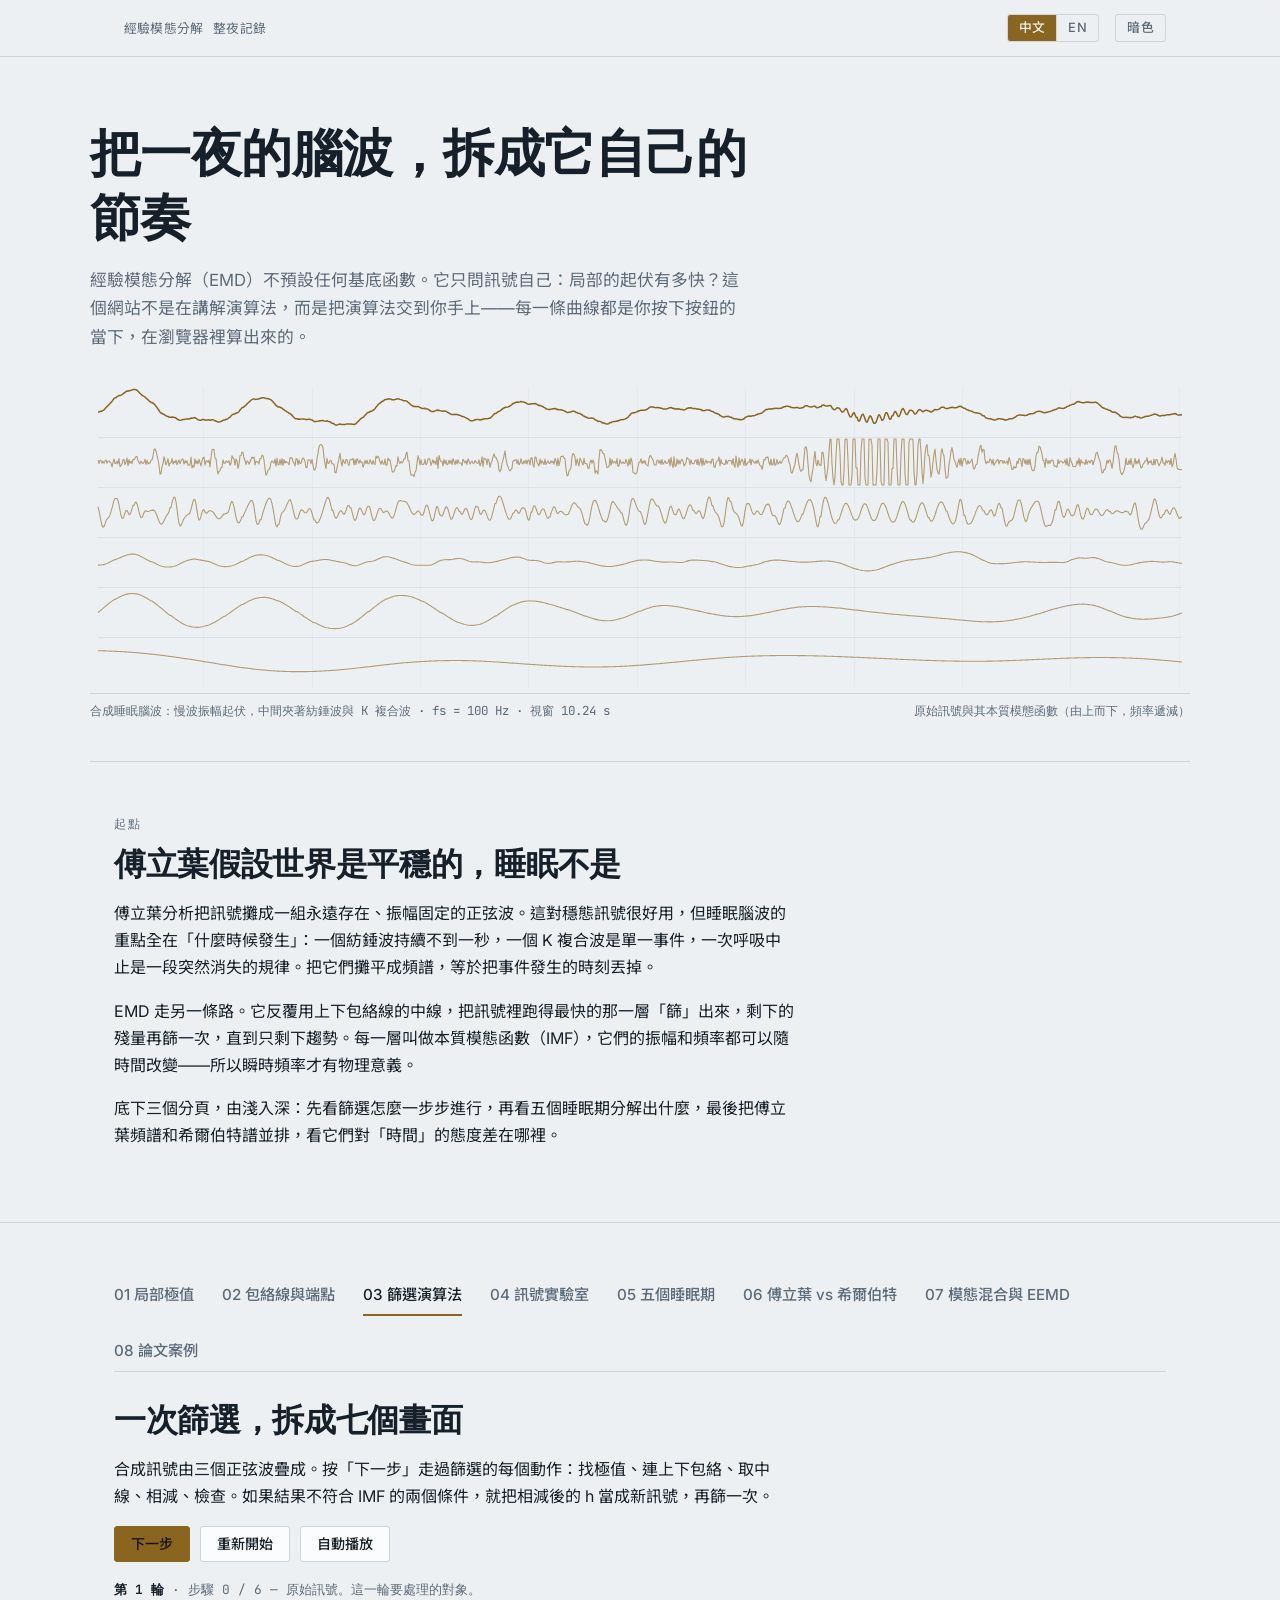
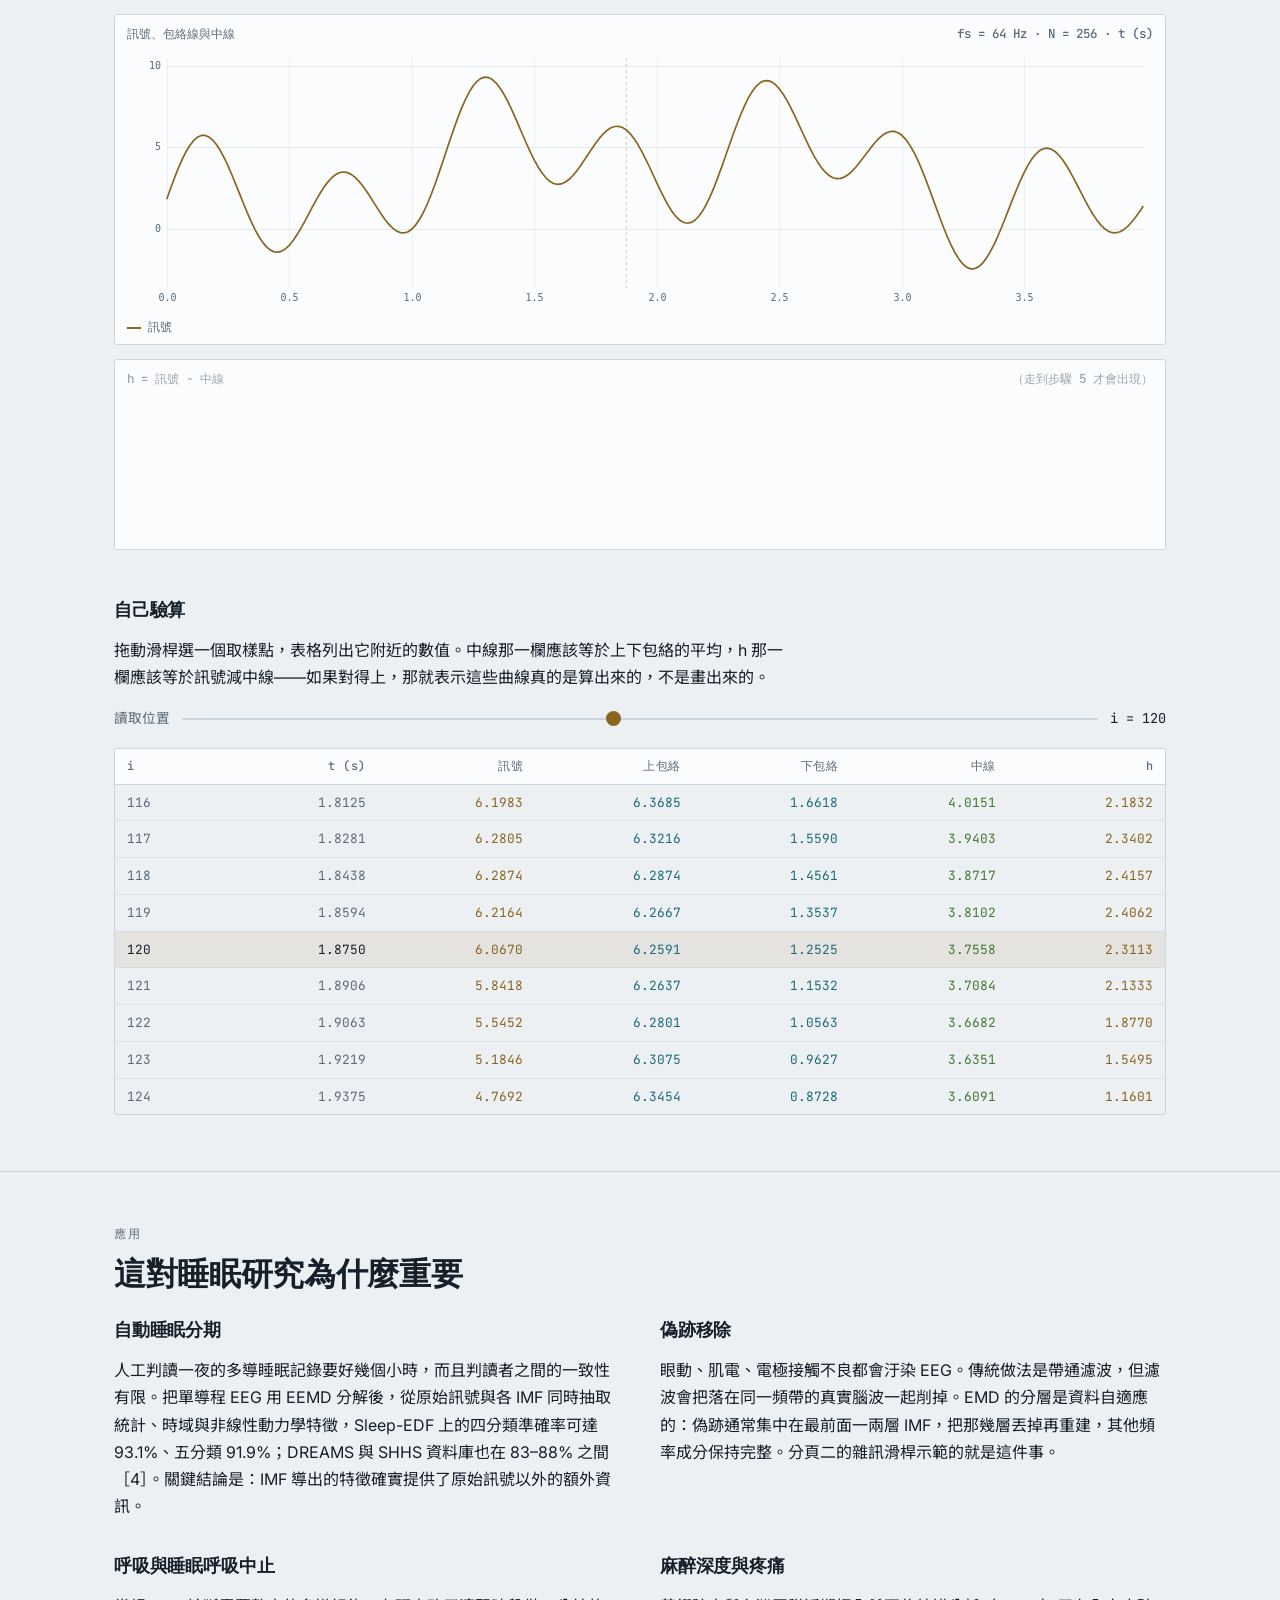
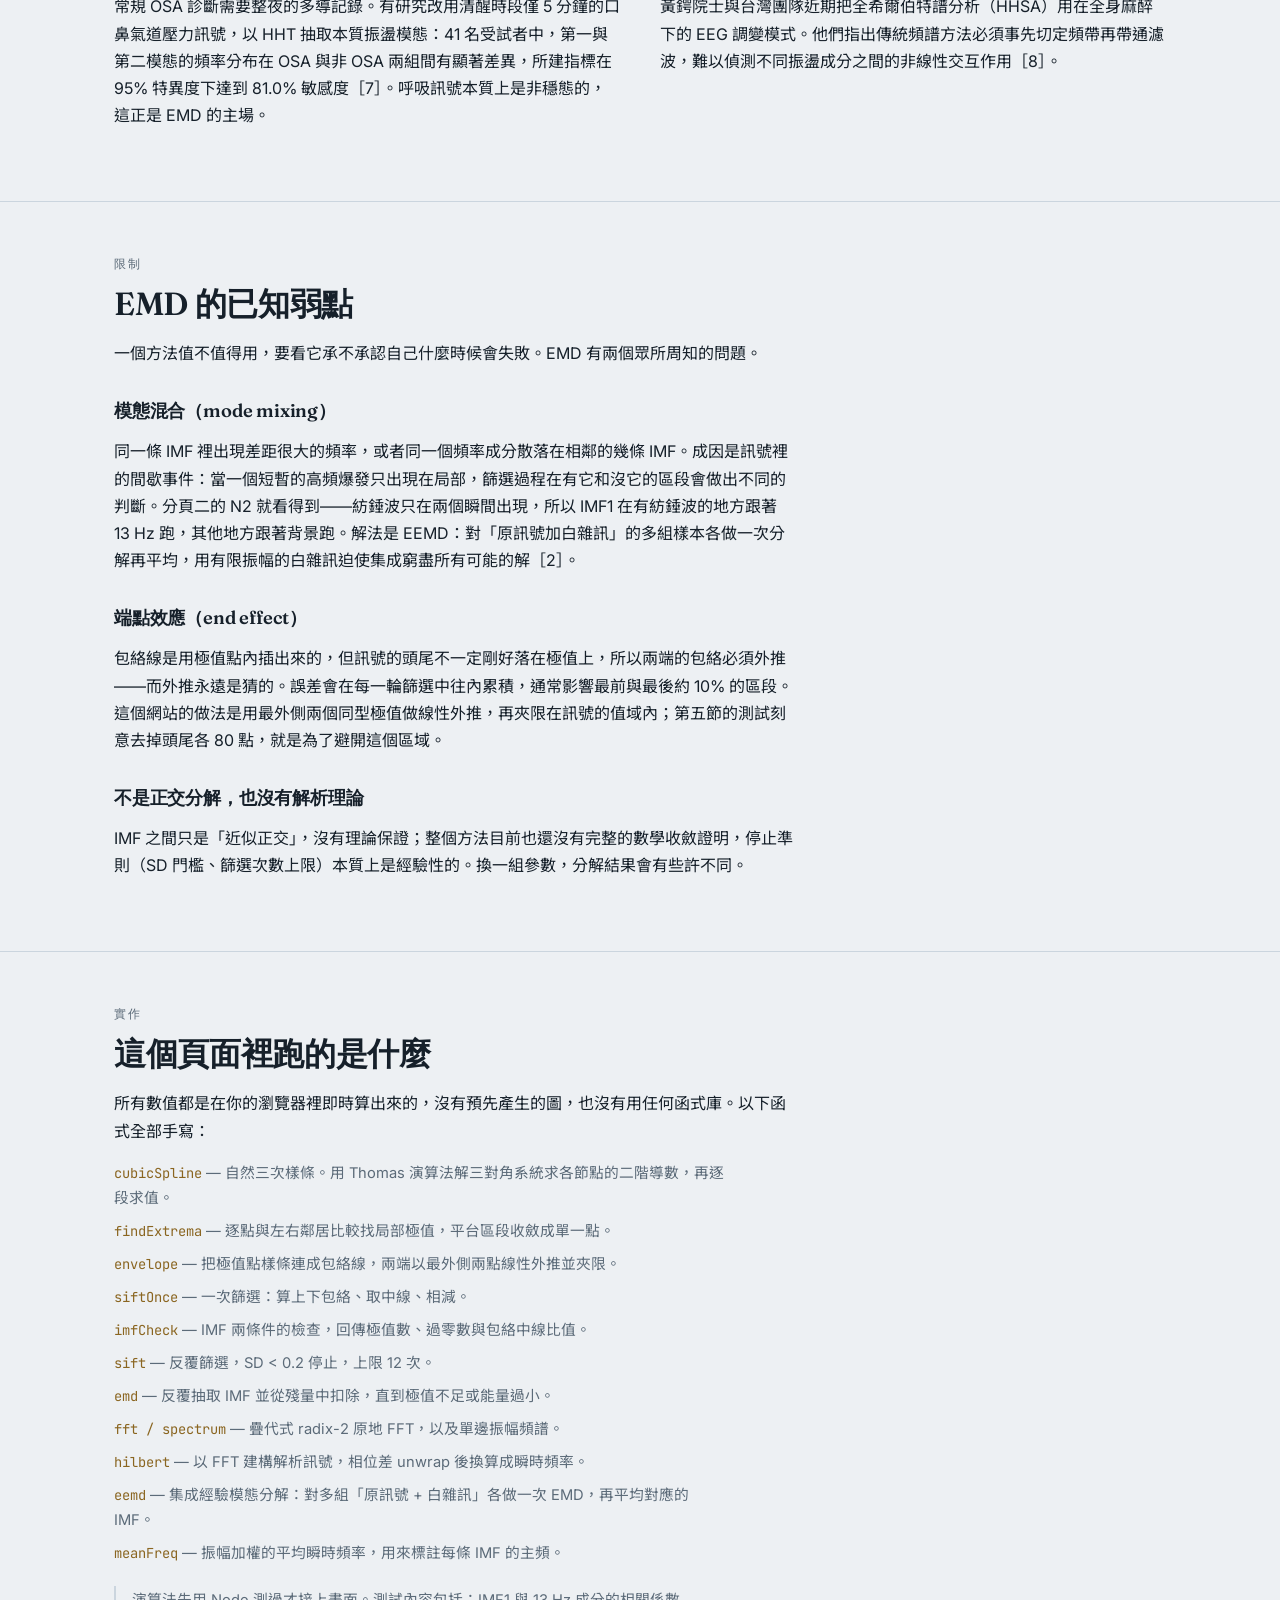
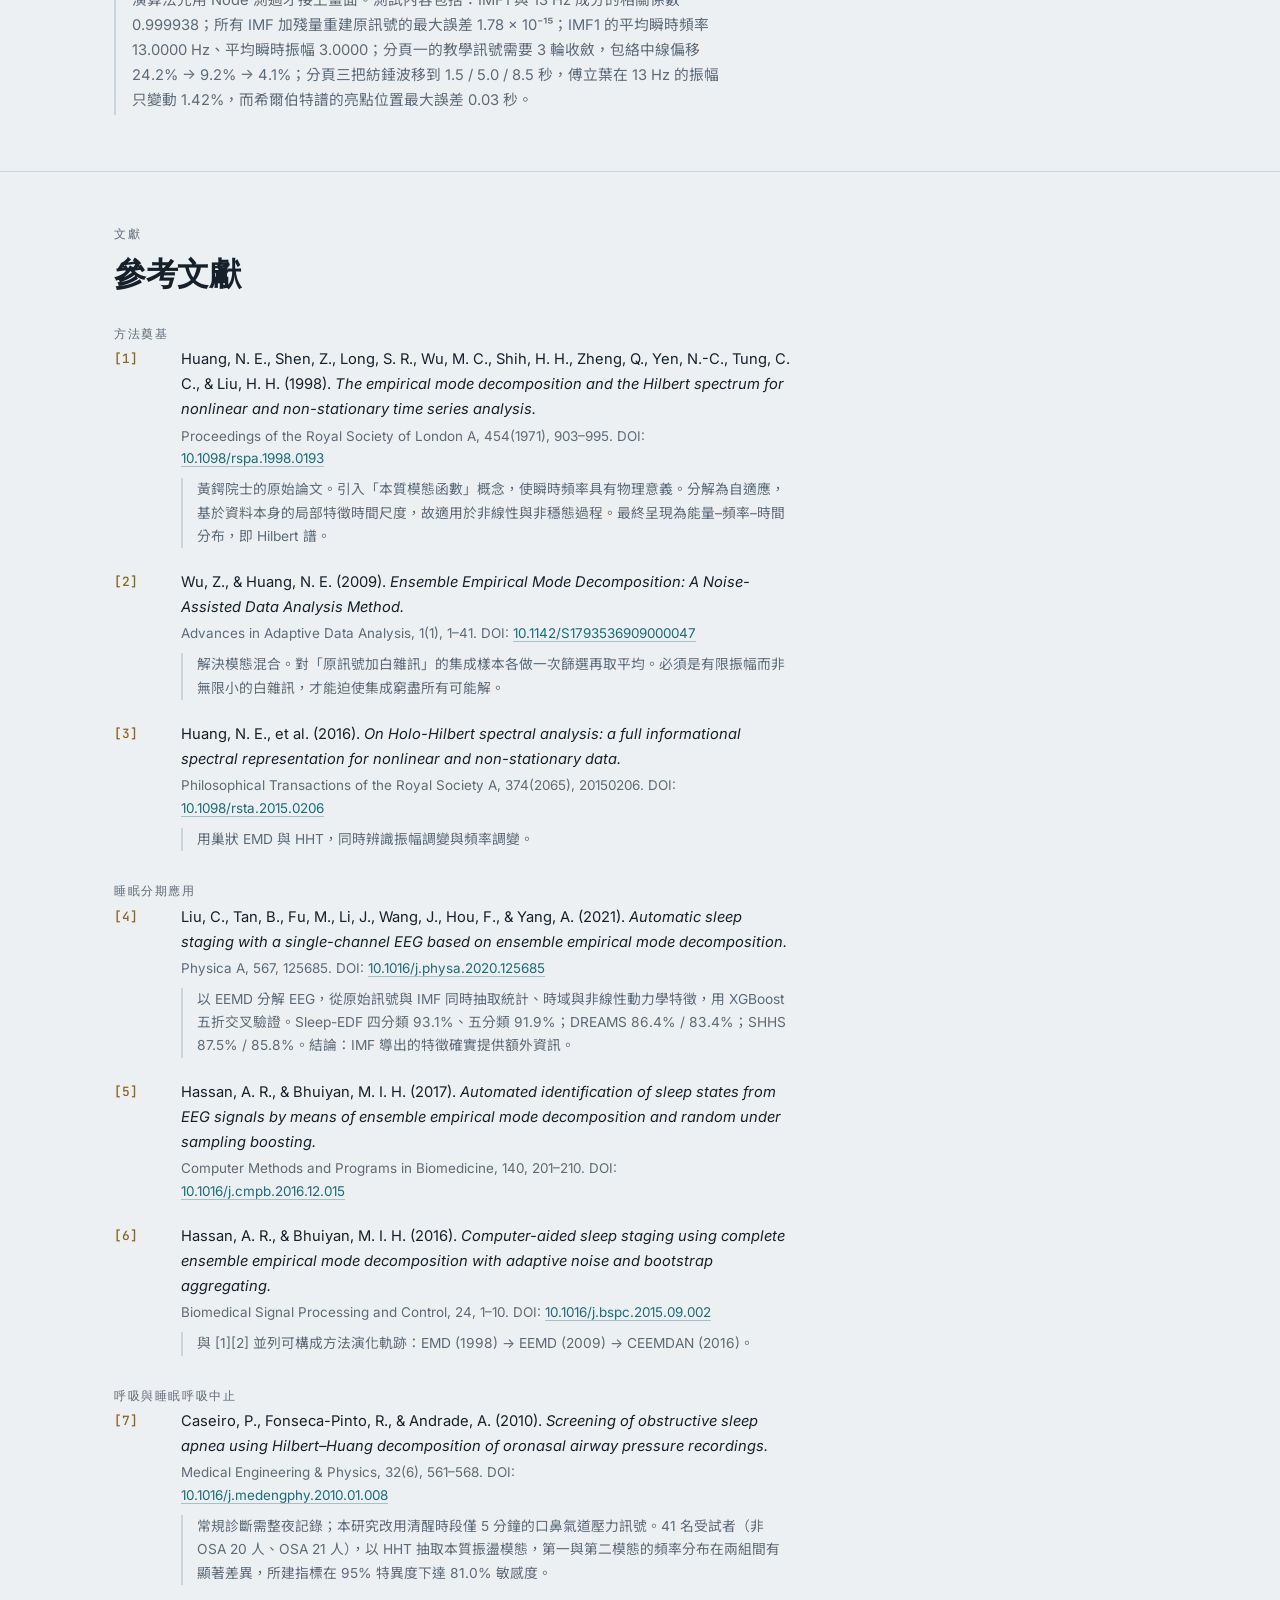
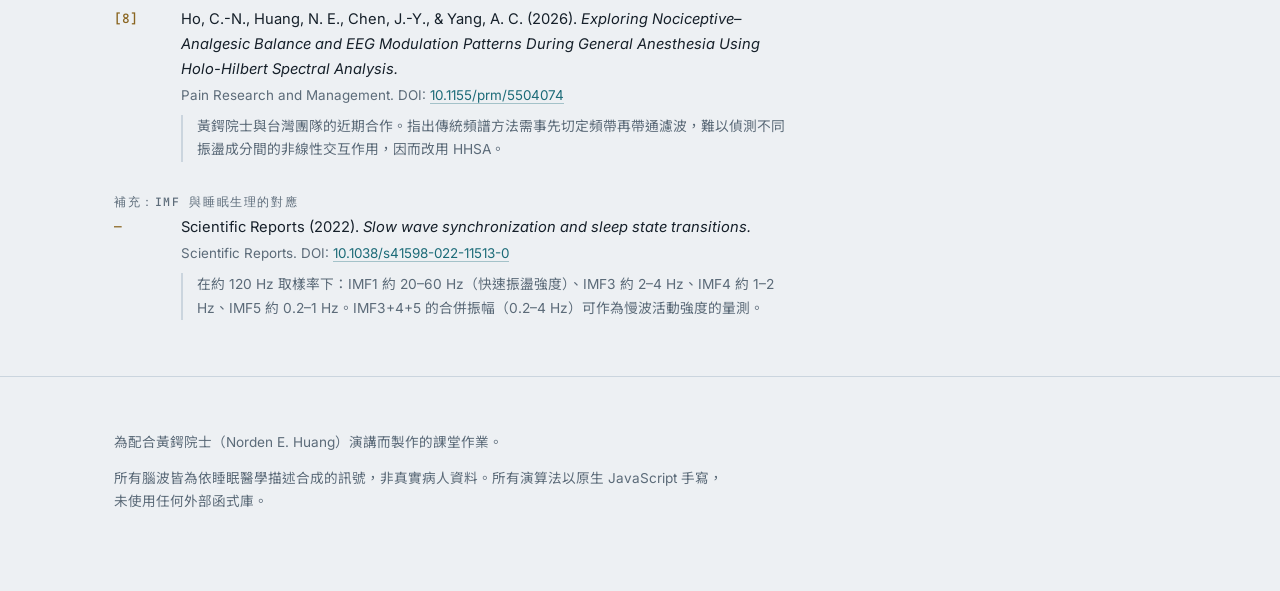
==== commit d144e4b6: "語言切換改成中文／EN 分段按鈕，並記住選擇 單顆「EN」按鈕看不出網站有哪些語言，也看不出現在讀的是哪一種。 改成兩個選項並排、目前語言高亮的分段控制項後，語言就可以放心 記住了——亮著的那一半永遠" ====
--- a/index.html
+++ b/index.html
@@ -112,6 +112,27 @@
 }
 .ghost:hover { color: var(--text); border-color: var(--text-dim); }
 .ghost:focus-visible { outline: 2px solid var(--cyan); outline-offset: 2px; }
+
+/* the language switch: both choices visible, the current one lit,
+   so you can see what the page offers without clicking to find out */
+.langsw {
+  display: inline-flex; align-items: stretch;
+  border: 1px solid var(--haze); border-radius: var(--radius);
+  overflow: hidden;
+}
+.langopt {
+  appearance: none; background: none; cursor: pointer; border: 0;
+  color: var(--text-dim); font: 500 .8rem/1 var(--sans);
+  padding: 7px 11px; letter-spacing: .03em;
+  transition: color .15s ease, background-color .15s ease;
+}
+.langopt + .langopt { border-left: 1px solid var(--haze); }
+.langopt:hover { color: var(--text); }
+.langopt:focus-visible { outline: 2px solid var(--cyan); outline-offset: -2px; }
+.langopt[aria-pressed="true"] {
+  color: var(--night); background: var(--trace); cursor: default;
+}
+@media (prefers-reduced-motion: reduce) { .langopt { transition: none; } }
 
 /* ---------- hero ---------- */
 .hero { padding: 64px 0 40px; border-bottom: 1px solid var(--haze); }
@@ -351,7 +372,10 @@
 <header class="topbar">
   <div class="wrap">
     <div class="brand"><span data-i18n="brand">經驗模態分解</span><span data-i18n="brandSub">整夜記錄</span></div>
-    <button class="ghost" id="langBtn" type="button">EN</button>
+    <div class="langsw" id="langSw" role="group" aria-label="Language — 語言">
+      <button class="langopt" type="button" data-lang="zh" lang="zh-Hant" aria-pressed="true">中文</button>
+      <button class="langopt" type="button" data-lang="en" lang="en" aria-pressed="false">EN</button>
+    </div>
     <button class="ghost" id="themeBtn" type="button">明亮</button>
   </div>
 </header>
@@ -1709,8 +1733,8 @@
       htmlLang: 'zh-Hant',
       brand: '經驗模態分解',
       brandSub: '整夜記錄',
-      langBtn: 'EN',
-      langTitle: 'Switch to English',
+      langCurrent: '目前的語言',
+      langSwitch: '切換語言',
       themeBtn: '明亮',
       themeBtnDark: '暗色',
 
@@ -1910,8 +1934,8 @@
       htmlLang: 'en',
       brand: 'Empirical Mode Decomposition',
       brandSub: 'Overnight Recording',
-      langBtn: '中文',
-      langTitle: '切換為中文',
+      langCurrent: 'Current language',
+      langSwitch: 'Switch language',
       themeBtn: 'Light',
       themeBtnDark: 'Dark',
 
@@ -2551,26 +2575,28 @@
   const MONO = '"JetBrains Mono", ui-monospace, SFMono-Regular, Menlo, monospace';
 
   /* ---------- language & theme ------------------------------ */
+  const LANG_KEY = 'emd-lang-v3';
   let LANG = 'zh';
   let S = I18N.STR.zh;
 
   function initPrefs() {
     const q = (location.search.match(/[?&]lang=(zh|en)/) || [])[1];
-    if (q) LANG = q;
     try {
-      /* The language is not remembered at all. Storing it — in
-         localStorage or even sessionStorage — meant that a single
-         click on EN could make the site look permanently English on
-         a later visit, which is never what was wanted. Every load
-         starts in Chinese; ?lang=en is honoured so an English
-         version can still be linked to. Old stored values are
-         cleared so they cannot resurface. */
+      /* The switch now shows both choices, so a stored language can
+         no longer look like a page that is stuck in English — the
+         lit half always says which one you are reading. A fresh key
+         is used so the values left by the earlier, confusing
+         behaviour cannot resurface; the old ones are cleared. */
       localStorage.removeItem('emd-lang');
       localStorage.removeItem('emd-lang-v2');
       sessionStorage.removeItem('emd-lang');
+      const v = localStorage.getItem(LANG_KEY);
+      if (v === 'zh' || v === 'en') LANG = v;
       const t = localStorage.getItem('emd-theme');
       if (t === 'dark' || t === 'light') document.documentElement.setAttribute('data-theme', t);
     } catch (e) { /* private mode: fall back to the defaults */ }
+    /* an explicit ?lang= in the address wins over what was stored */
+    if (q) LANG = q;
     S = I18N.STR[LANG];
   }
   function save(k, v) { try { localStorage.setItem(k, v); } catch (e) {} }
@@ -3528,8 +3554,11 @@
       const v = S[e.dataset.i18n];
       if (typeof v === 'string') e.innerHTML = v;
     });
-    $('#langBtn').textContent = S.langBtn;
-    $('#langBtn').title = S.langTitle;
+    $$('#langSw .langopt').forEach(b => {
+      const on = b.dataset.lang === LANG;
+      b.setAttribute('aria-pressed', on ? 'true' : 'false');
+      b.title = on ? S.langCurrent : S.langSwitch;
+    });
     $('#t1Auto').textContent = T1AUTO.timer ? S.p1AutoStop : S.p1Auto;
     $('#t3Sweep').textContent = T3SWEEP.raf ? S.p3SweepStop : S.p3Sweep;
     $('#themeBtn').textContent = currentTheme() === 'dark' ? S.themeBtn : S.themeBtnDark;
@@ -3592,10 +3621,14 @@
     tmCompute();
 
     /* ---- top bar ---- */
-    $('#langBtn').addEventListener('click', () => {
-      LANG = LANG === 'zh' ? 'en' : 'zh';
-      /* deliberately not stored: see initPrefs */
-      applyLang();
+    $$('#langSw .langopt').forEach(b => {
+      b.addEventListener('click', () => {
+        const next = b.dataset.lang;
+        if (next === LANG) return;
+        LANG = next;
+        save(LANG_KEY, LANG);
+        applyLang();
+      });
     });
     $('#themeBtn').addEventListener('click', () => {
       const next = currentTheme() === 'dark' ? 'light' : 'dark';
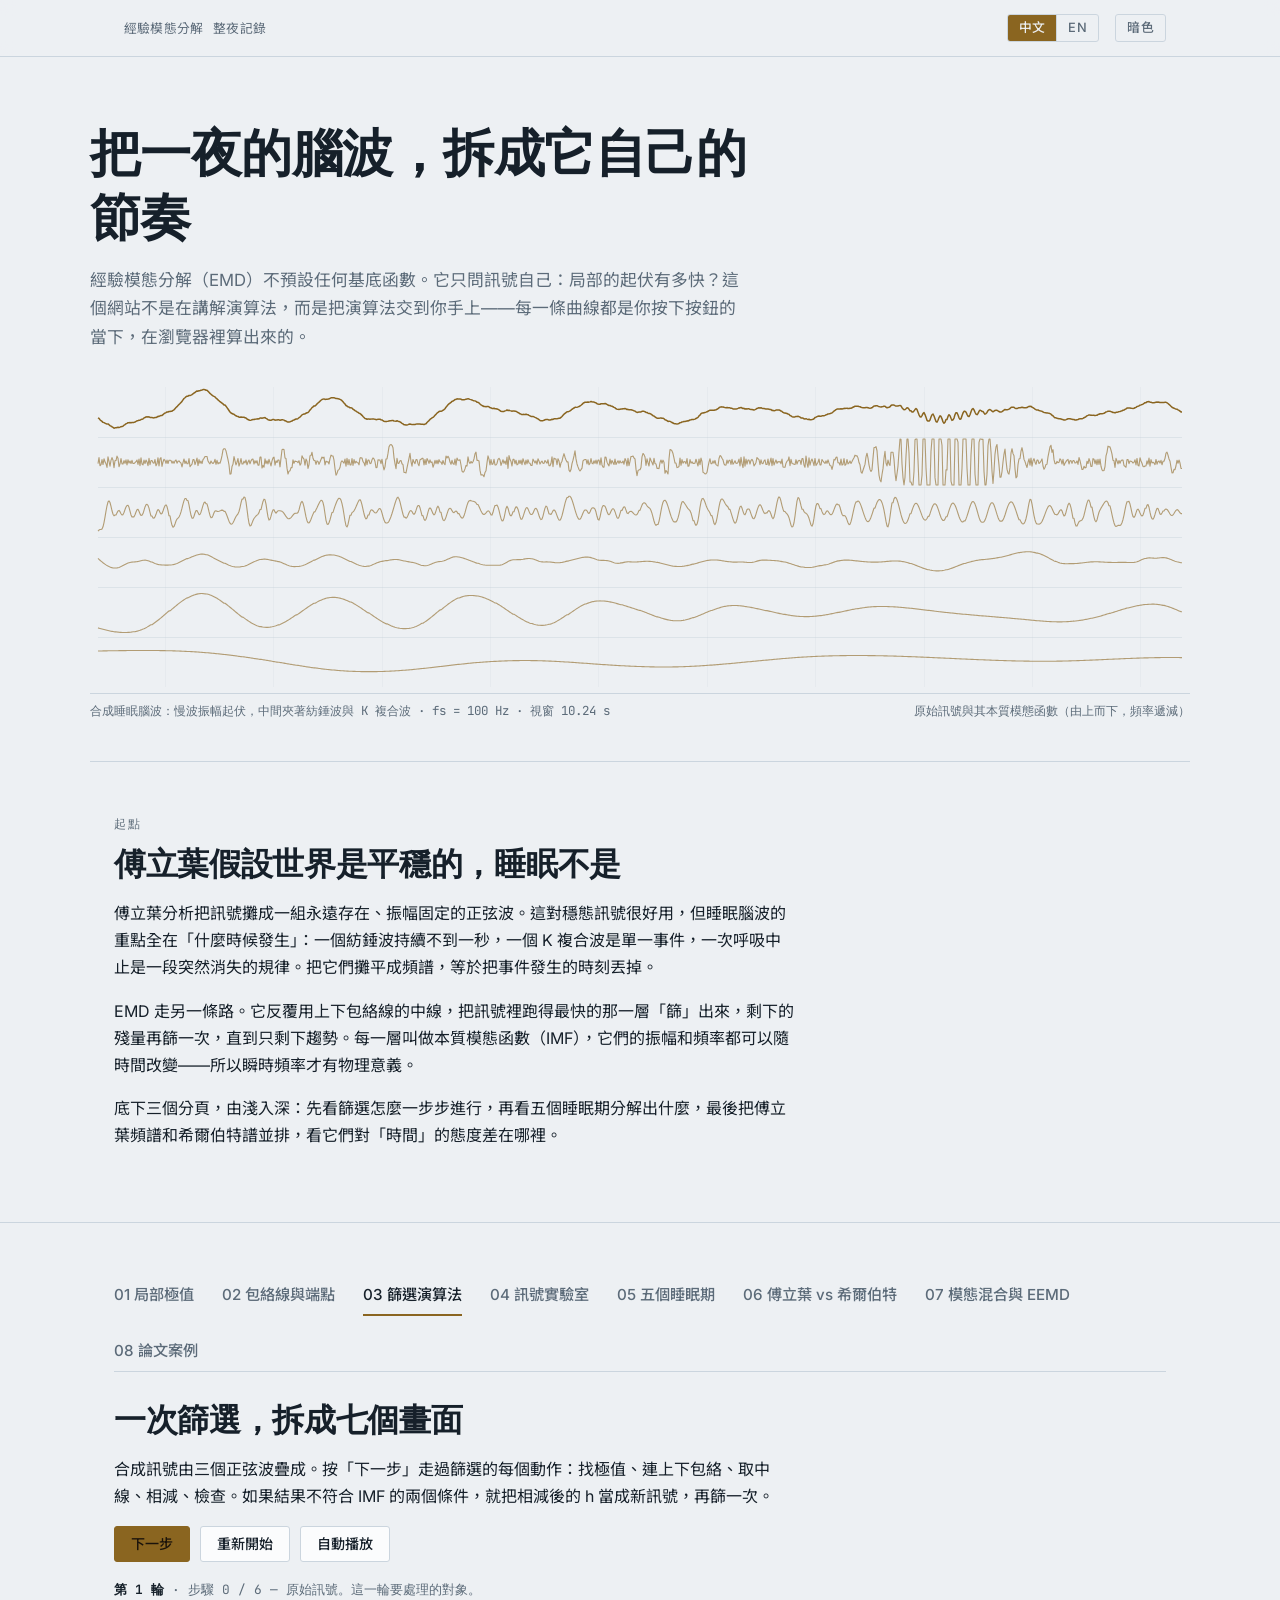
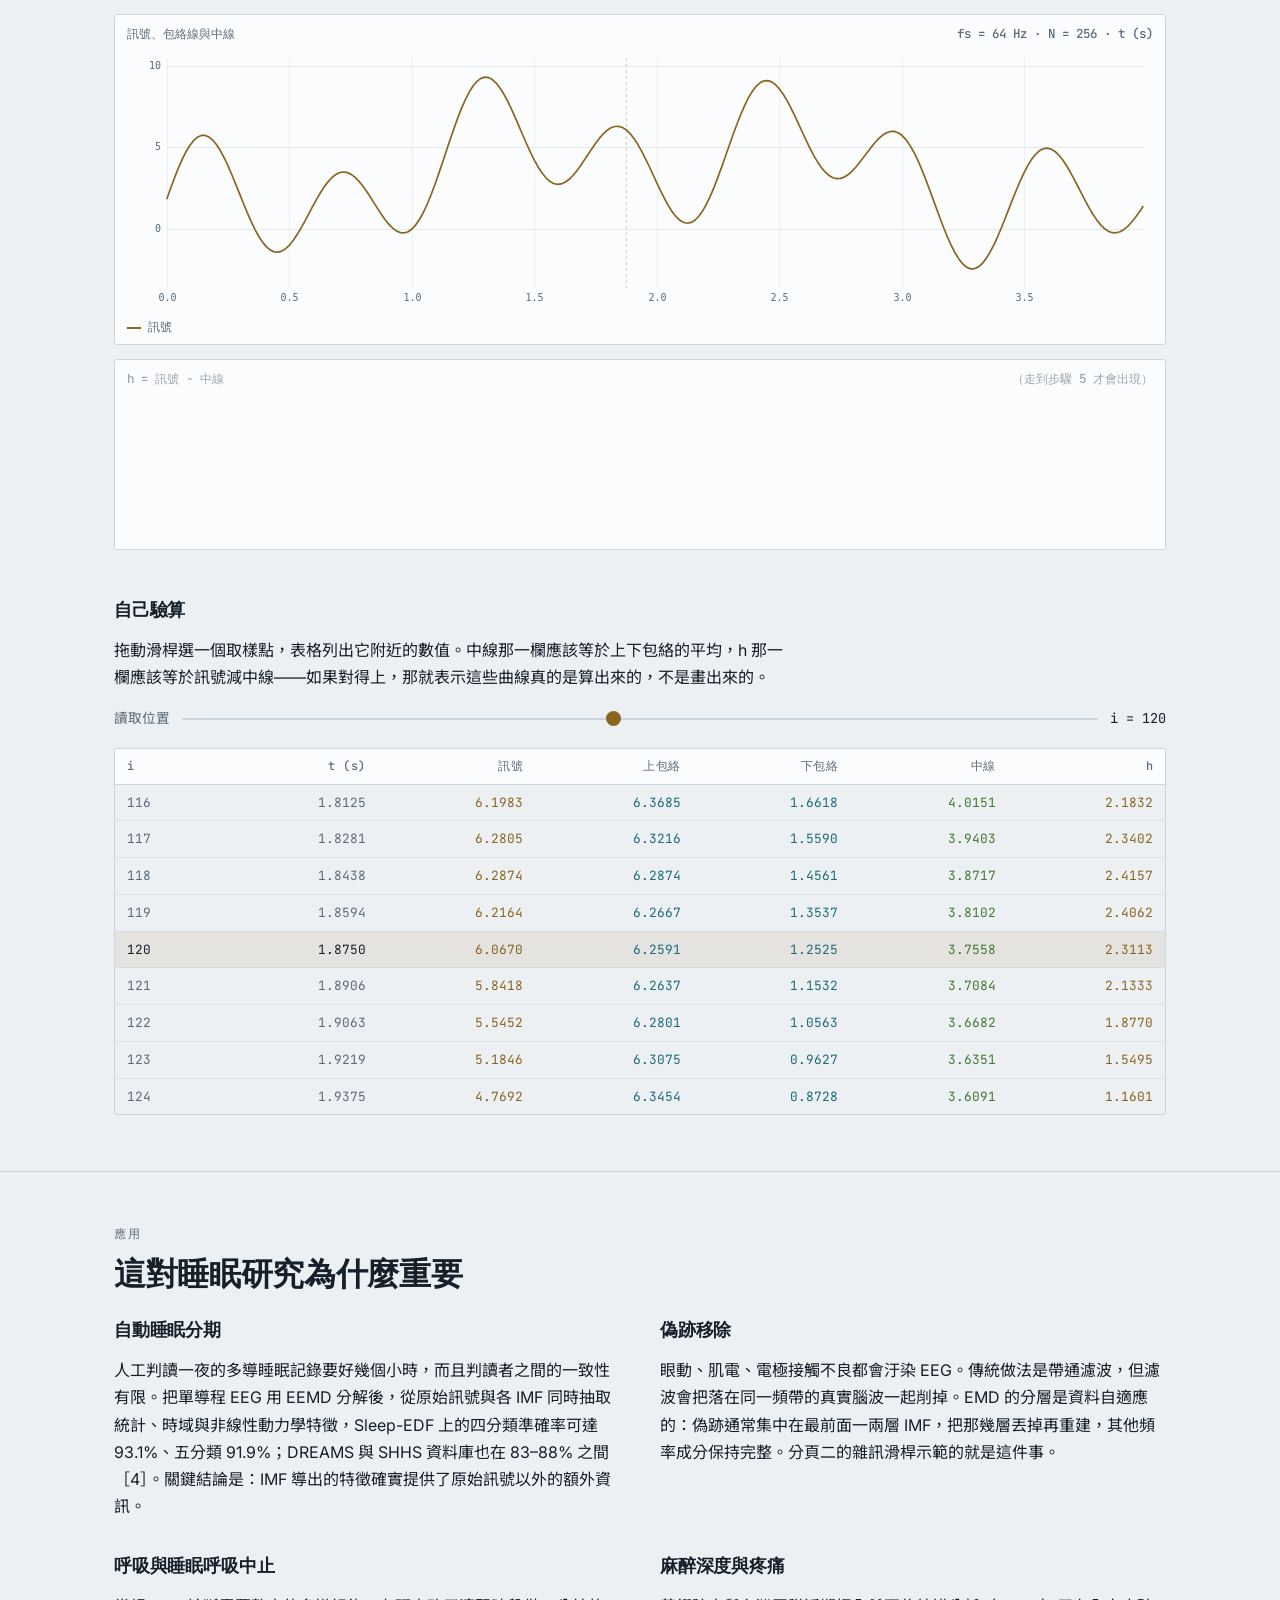
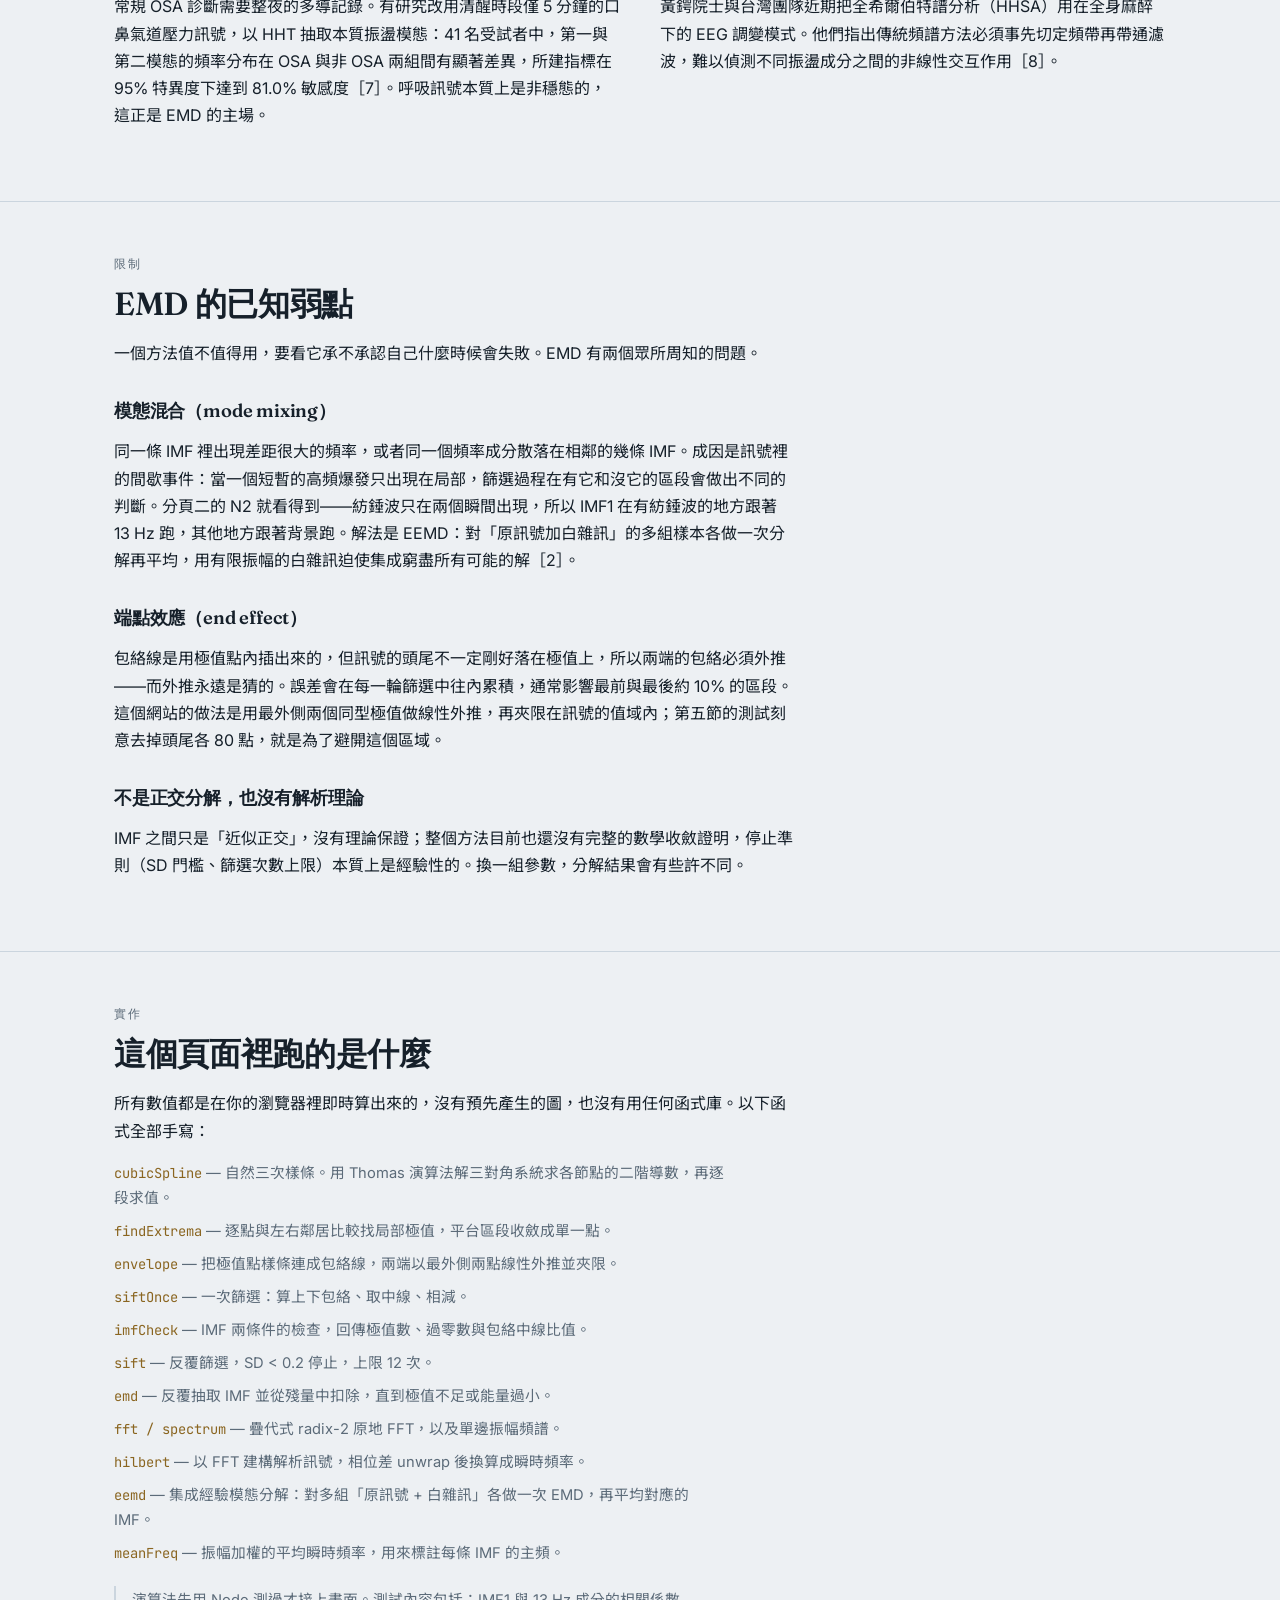
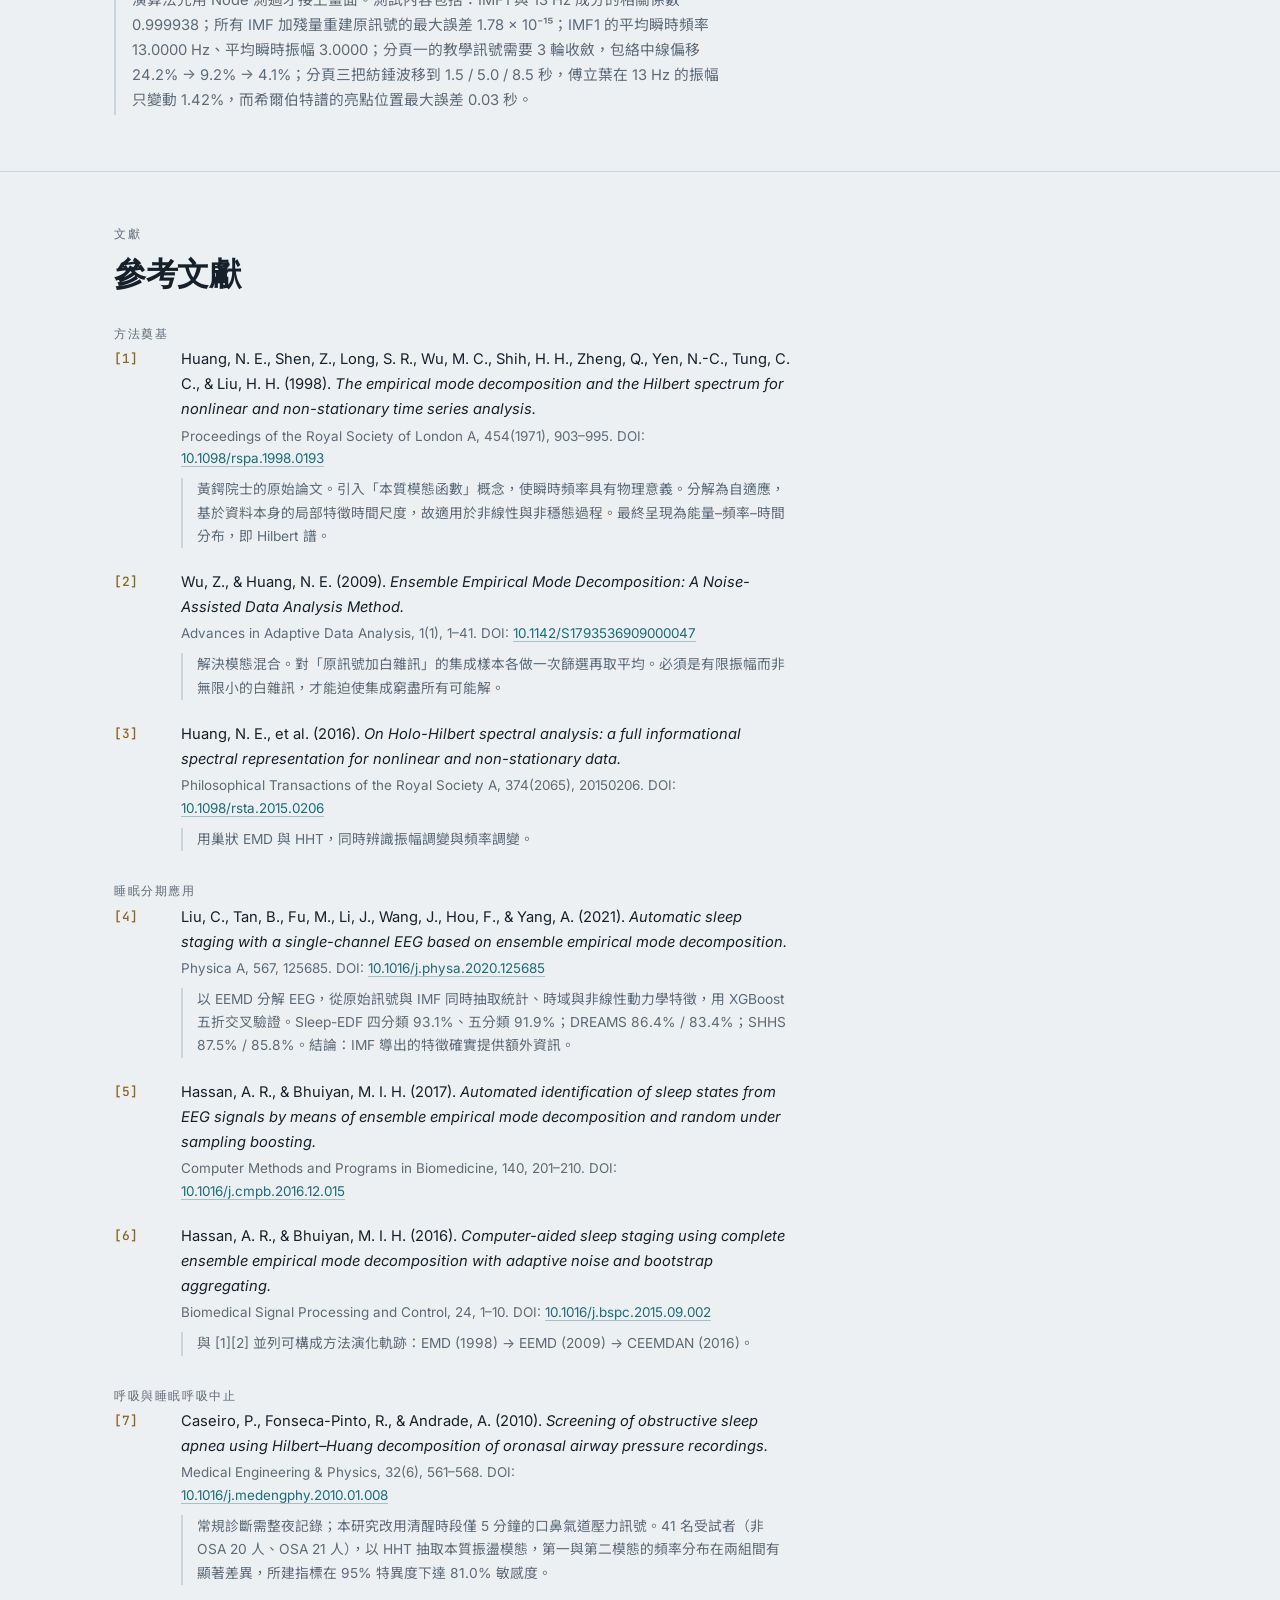
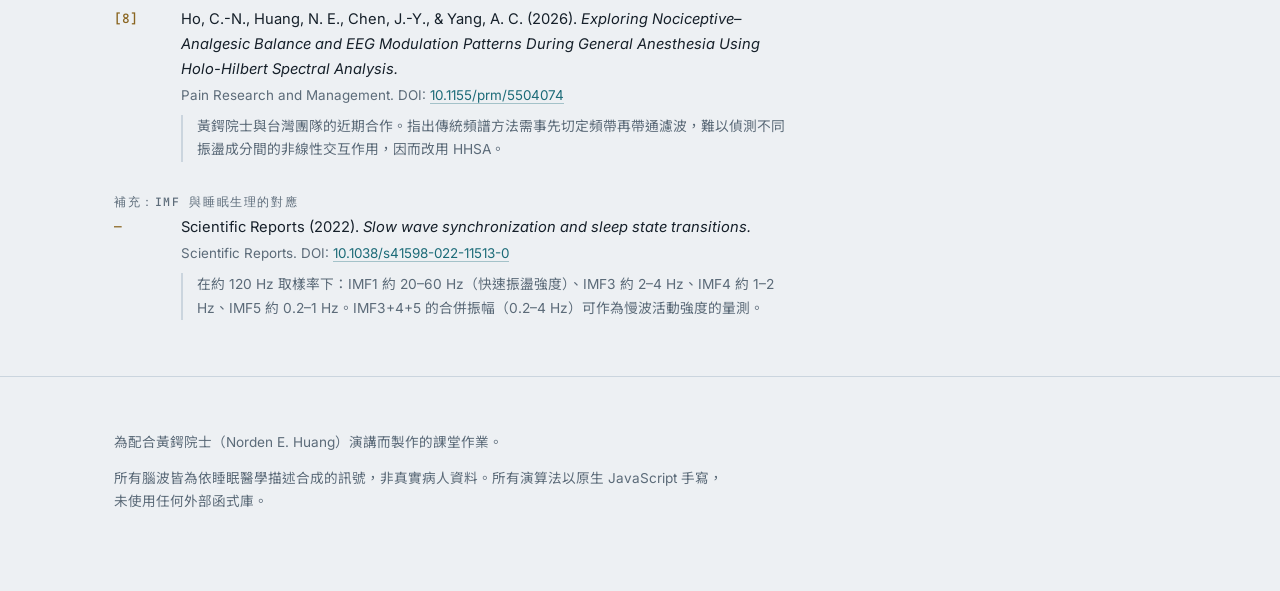
==== commit 58a6d91d: "語言切換器標上 translate="no"，免得瀏覽器把「中文」翻成 Middle 開著自動翻譯的瀏覽器會把按鈕上的「中文」照字面譯成 Middle， 切換器看起來就變成「Middle | EN」，" ====
--- a/index.html
+++ b/index.html
@@ -372,9 +372,12 @@
 <header class="topbar">
   <div class="wrap">
     <div class="brand"><span data-i18n="brand">經驗模態分解</span><span data-i18n="brandSub">整夜記錄</span></div>
-    <div class="langsw" id="langSw" role="group" aria-label="Language — 語言">
-      <button class="langopt" type="button" data-lang="zh" lang="zh-Hant" aria-pressed="true">中文</button>
-      <button class="langopt" type="button" data-lang="en" lang="en" aria-pressed="false">EN</button>
+    <!-- translate="no": a browser's own page translation would render the
+         label 中文 as "Middle", which turns the switch into nonsense -->
+    <div class="langsw notranslate" id="langSw" role="group" translate="no"
+         aria-label="Language — 語言">
+      <button class="langopt" type="button" data-lang="zh" lang="zh-Hant" translate="no" aria-pressed="true">中文</button>
+      <button class="langopt" type="button" data-lang="en" lang="en" translate="no" aria-pressed="false">EN</button>
     </div>
     <button class="ghost" id="themeBtn" type="button">明亮</button>
   </div>
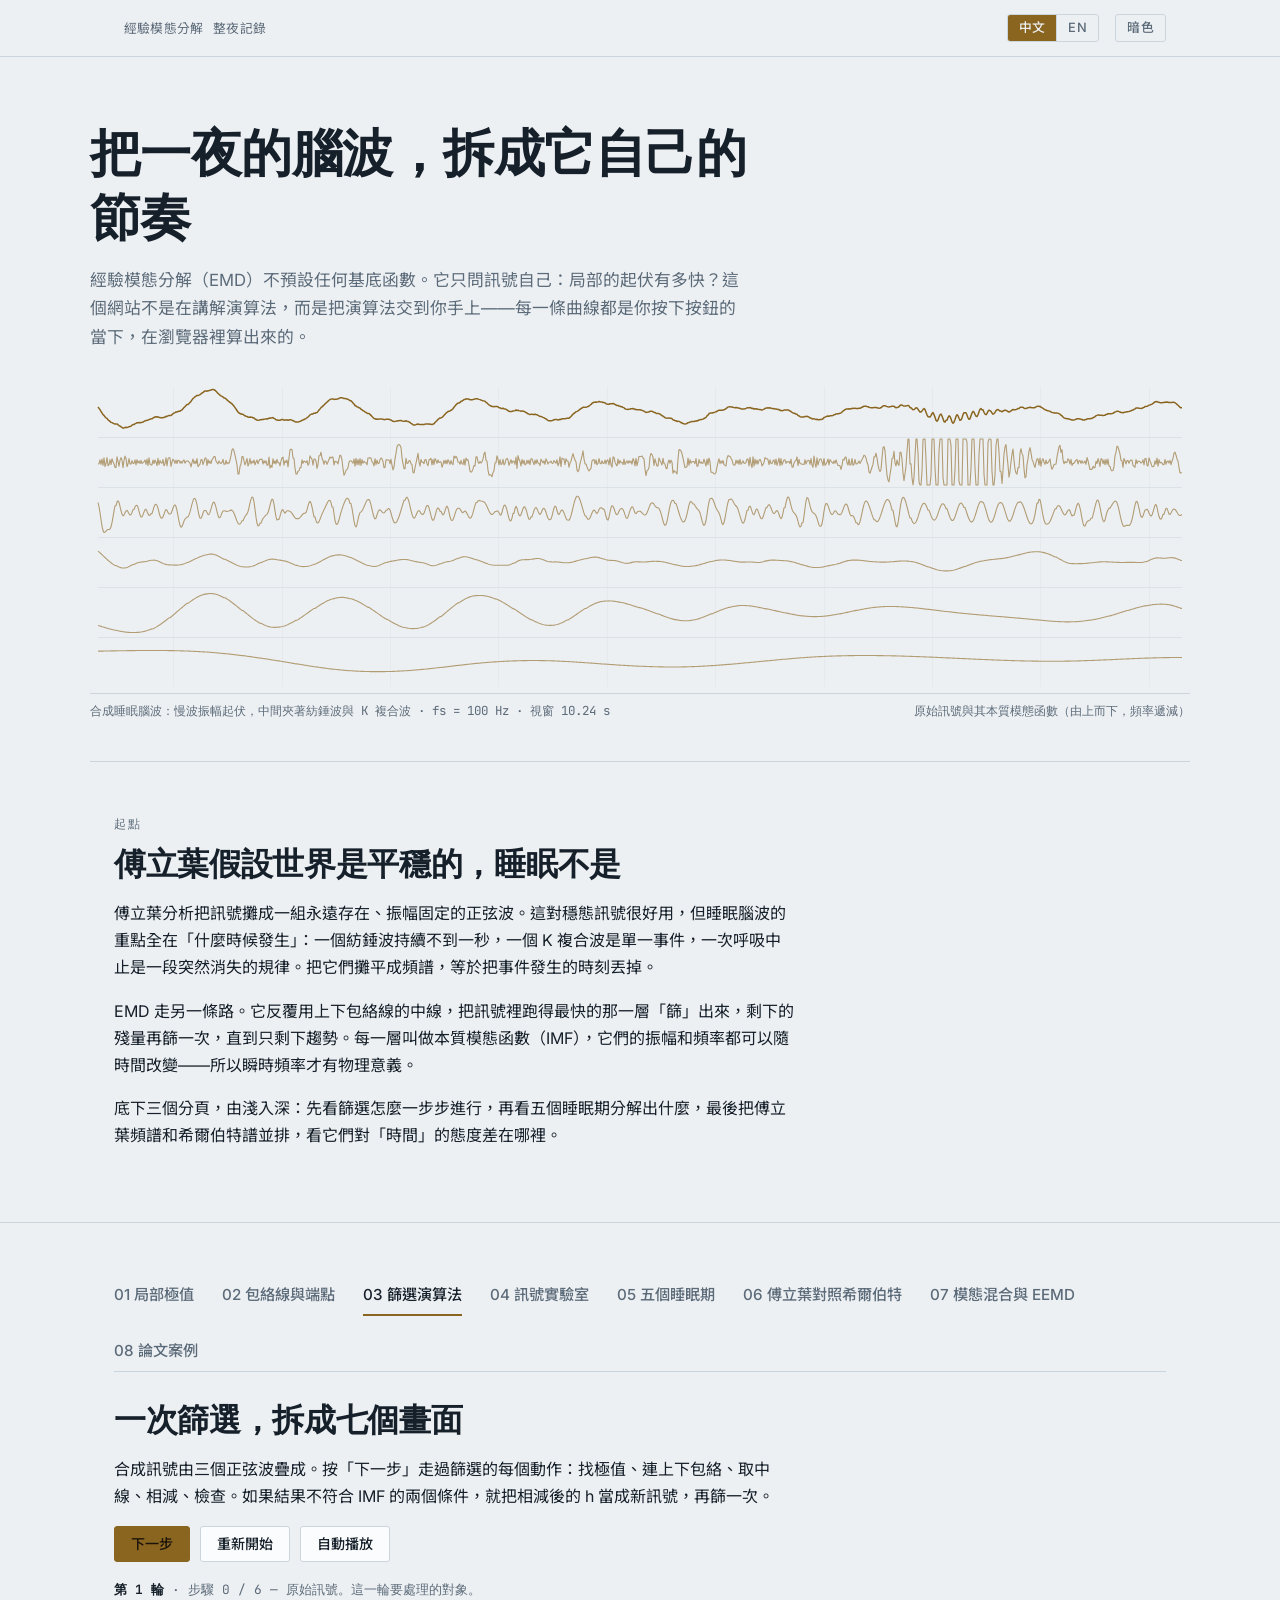
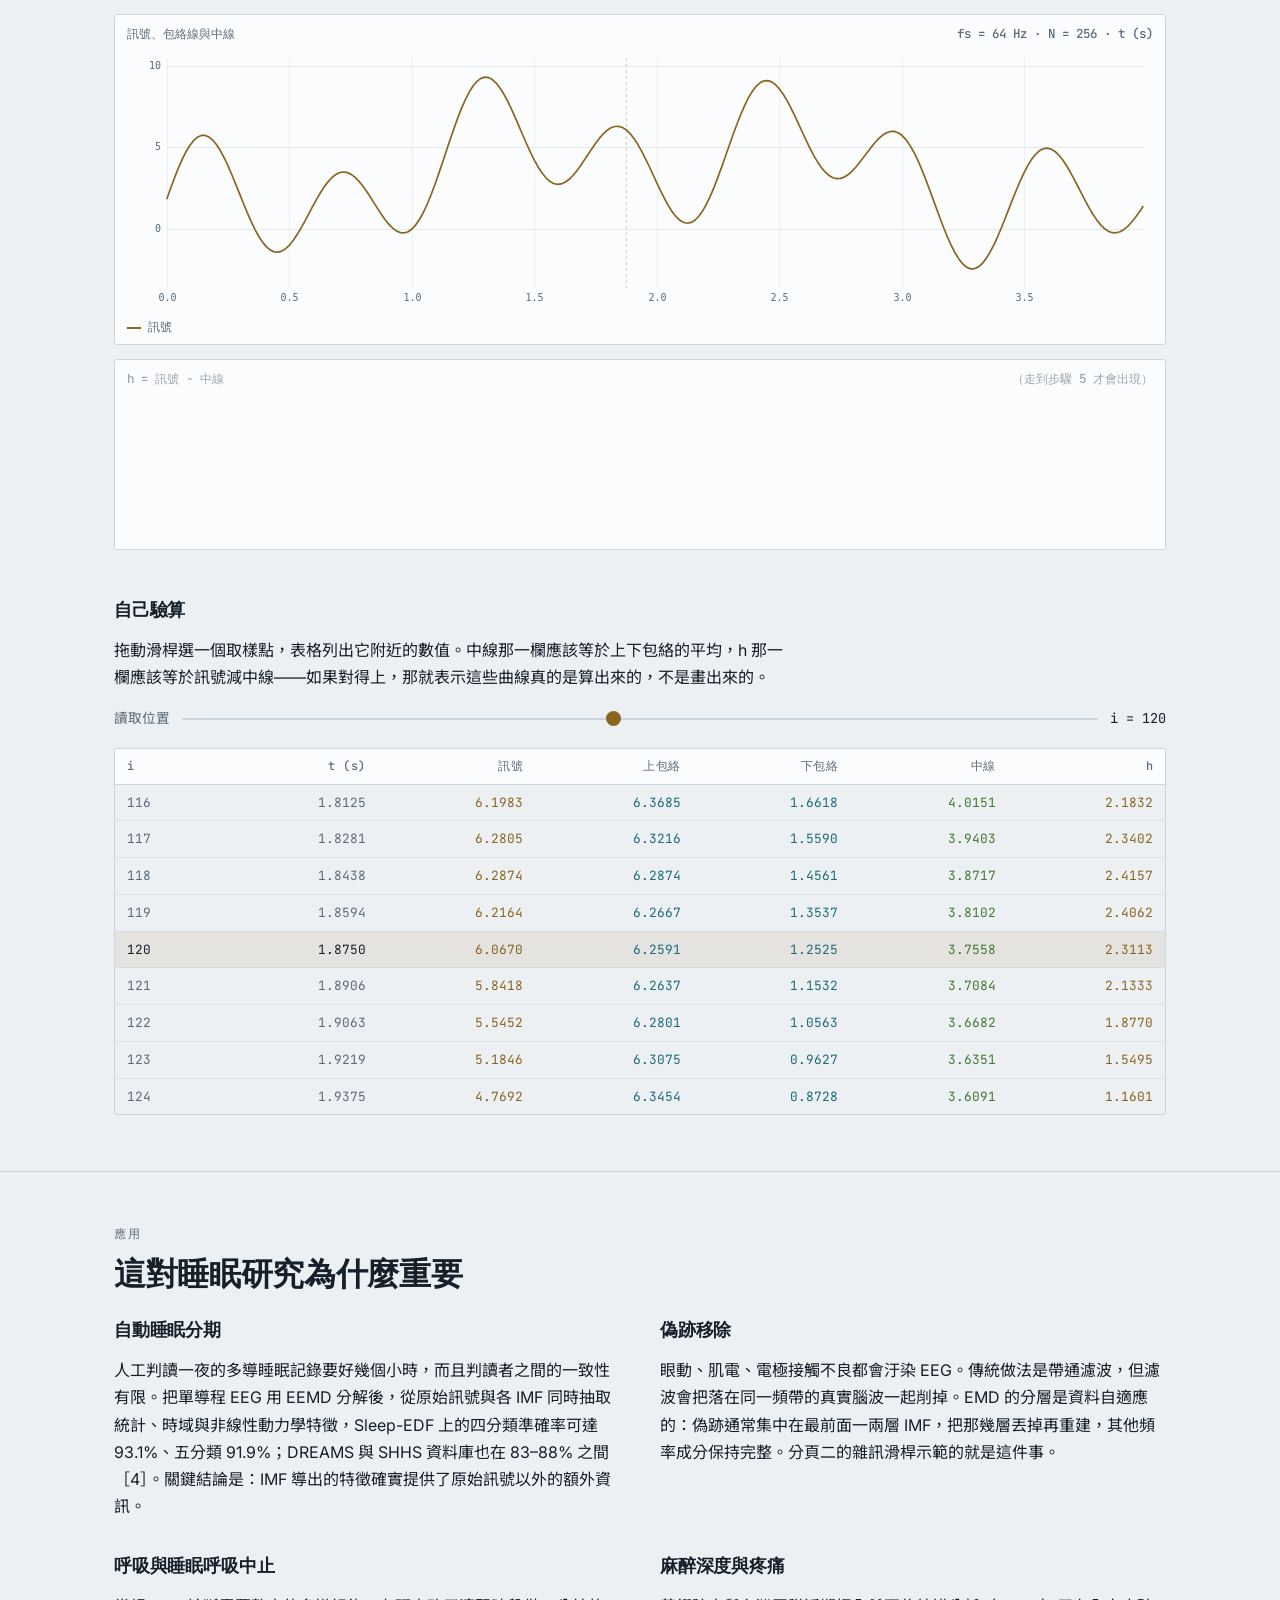
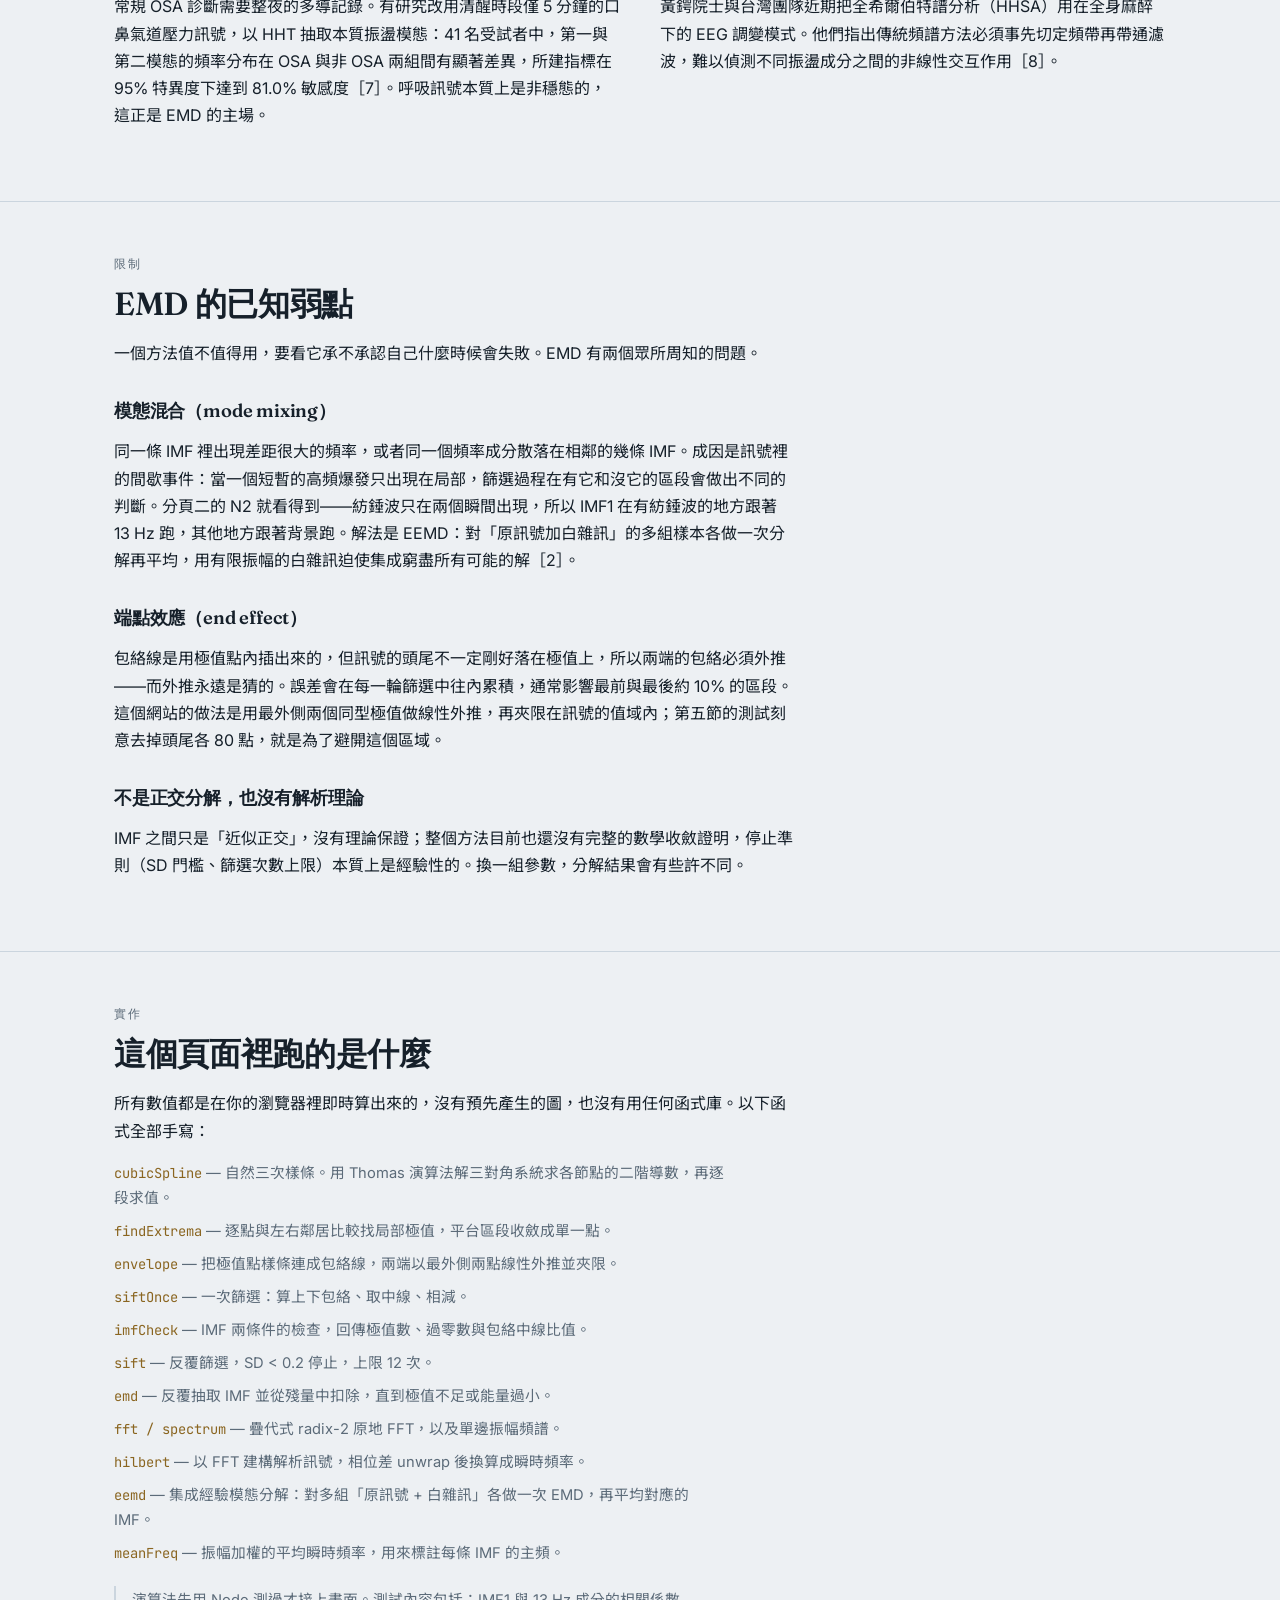
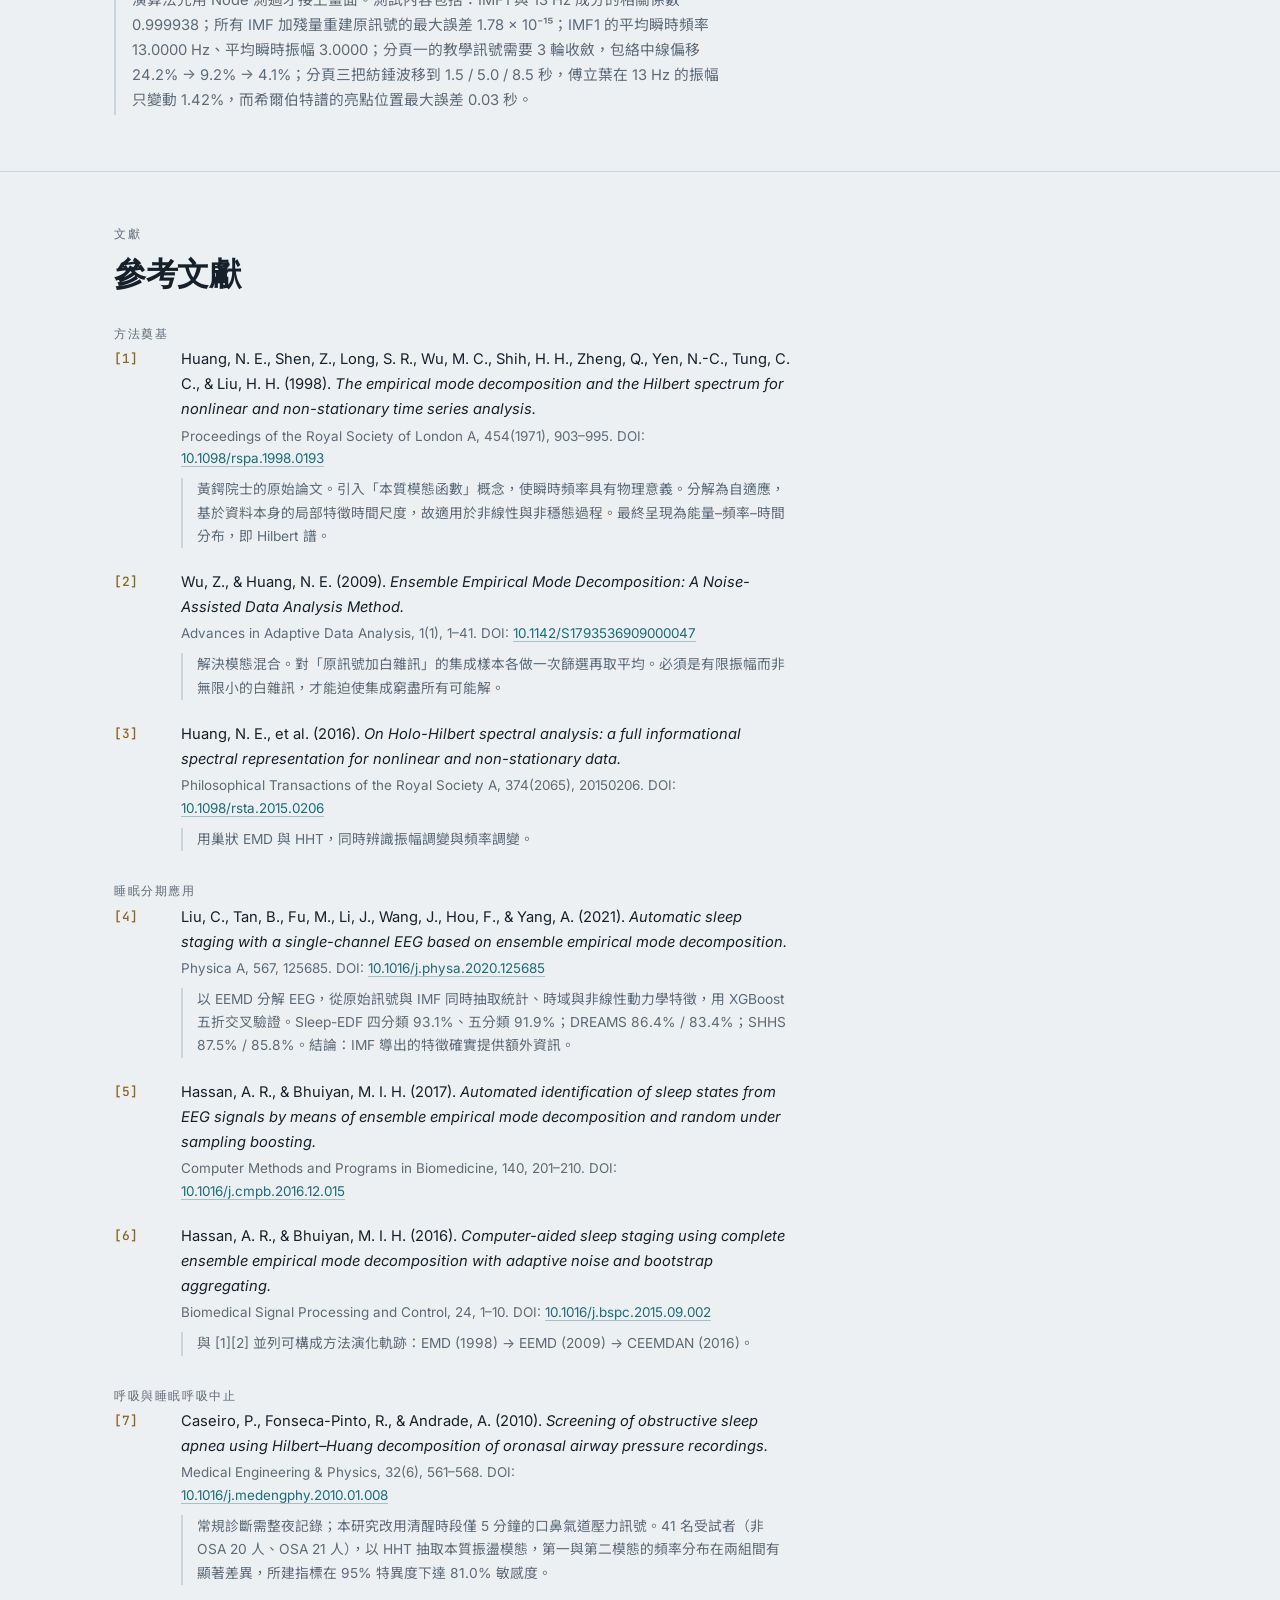
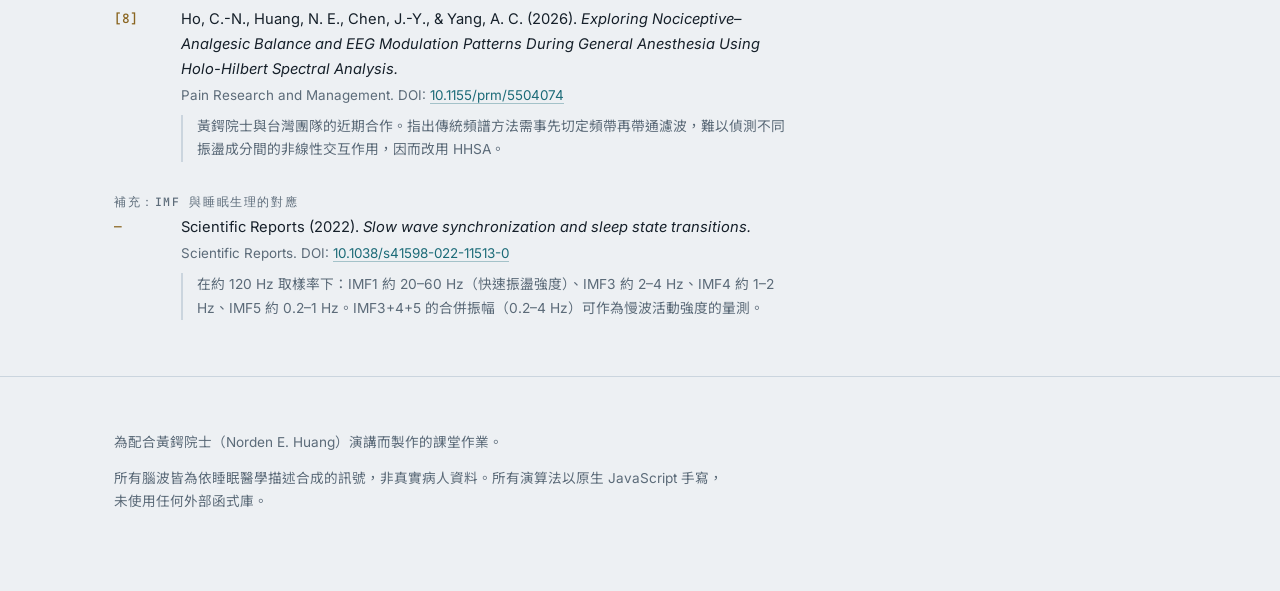
==== commit 8ae38b5c: "中文版把殘留的英文字補譯完 中文模式下還有幾處英文混在裡面：每條 IMF 底下的腦波頻帶寫著 delta / theta / alpha / beta / gamma，第 05 章原始訊號那一行寫著 " ====
--- a/index.html
+++ b/index.html
@@ -1760,7 +1760,7 @@
 
       t1: '一、篩選演算法',
       t2: '二、五個睡眠期',
-      t3: '三、傅立葉 vs 希爾伯特',
+      t3: '三、傅立葉對照希爾伯特',
 
       /* ---- tab 1 ---- */
       p1Title: '一次篩選，拆成七個畫面',
@@ -1809,17 +1809,18 @@
                '第 07 章有一個 12 Hz 的爆發被過零率讀成 25 Hz 的例子。',
       p2Noise: '加入雜訊',
       p2NoiseUnit: 'µV',
+      p2Peak: '峰值',
       stageNames: { wake: '清醒', n1: 'N1 淺睡', n2: 'N2', n3: 'N3 深睡', rem: 'REM' },
       stageDesc: {
-        wake: '8–13 Hz 的 alpha 節律為主，帶有緩慢的振幅調變（alpha 爆發），混入少量 19 Hz 的 beta。整體振幅偏低。',
-        n1: 'theta（約 6 Hz）逐漸接管，alpha 隨時間衰減。這是清醒與睡眠之間的過渡。',
+        wake: '8–13 Hz 的 α 波節律為主，帶有緩慢的振幅調變（α 波爆發），混入少量 19 Hz 的 β 波。整體振幅偏低。',
+        n1: 'θ 波（約 6 Hz）逐漸接管，α 波隨時間衰減。這是清醒與睡眠之間的過渡。',
         n2: '背景之上有兩個睡眠紡錘波（約 13 Hz，高斯窗約 0.9 秒）與一個 K 複合波（先一個尖銳負波，再一個較慢的正波）。這兩者是 N2 的判讀依據。',
         n3: '0.5–2 Hz 的大振幅慢波，峰值可達 150 µV。慢波活動的強度是深睡的量測指標。',
-        rem: '低振幅、頻率混雜，theta 之上疊著鋸齒波。腦波看起來接近清醒，但肌張力消失。'
+        rem: '低振幅、頻率混雜，θ 波之上疊著鋸齒波。腦波看起來接近清醒，但肌張力消失。'
       },
       p2Signal: '原始訊號',
       p2Residue: '殘量',
-      p2Band: { delta: 'delta', theta: 'theta', alpha: 'alpha', beta: 'beta', gamma: 'gamma', sub: '< 0.5 Hz' },
+      p2Band: { delta: 'δ 波', theta: 'θ 波', alpha: 'α 波', beta: 'β 波', gamma: 'γ 波', sub: '< 0.5 Hz' },
       p2NoiseNote: '把雜訊滑桿從 0 拉開：IMF1 的主頻會從 %1 Hz 跳到 %2 Hz，能量也跟著上升。' +
                    '雜訊被集中到最高頻的那一層，底下幾層幾乎沒受影響——' +
                    '這就是 EMD 可以用來移除偽跡的原因：丟掉 IMF1，再把剩下的加回去。',
@@ -2014,6 +2015,7 @@
                'chapter 07 has a 12 Hz burst train that reads as 25 Hz that way.',
       p2Noise: 'Added noise',
       p2NoiseUnit: 'µV',
+      p2Peak: 'peak',
       stageNames: { wake: 'Wake', n1: 'N1', n2: 'N2', n3: 'N3', rem: 'REM' },
       stageDesc: {
         wake: 'Dominated by 8–13 Hz alpha with slow amplitude modulation (alpha bursts) and a little 19 Hz beta. Low overall voltage.',
@@ -2215,7 +2217,7 @@
       tab_sift: '03 篩選演算法',
       tab_lab: '04 訊號實驗室',
       tab_stage: '05 五個睡眠期',
-      tab_spec: '06 傅立葉 vs 希爾伯特',
+      tab_spec: '06 傅立葉對照希爾伯特',
       tab_mix: '07 模態混合與 EEMD',
       tab_paper: '08 論文案例',
 
@@ -3071,7 +3073,7 @@
 
     rows.forEach(r => {
       if (r.isSignal) {
-        r.meta = '<b>' + r.label + '</b>' + EMD.peakAmp(r.data).toFixed(0) + ' µV peak';
+        r.meta = '<b>' + r.label + '</b>' + EMD.peakAmp(r.data).toFixed(0) + ' µV ' + S.p2Peak;
       } else if (r.isResidue) {
         r.meta = '<b>' + r.label + '</b>' + EMD.peakAmp(r.data).toFixed(0) + ' µV';
       } else {
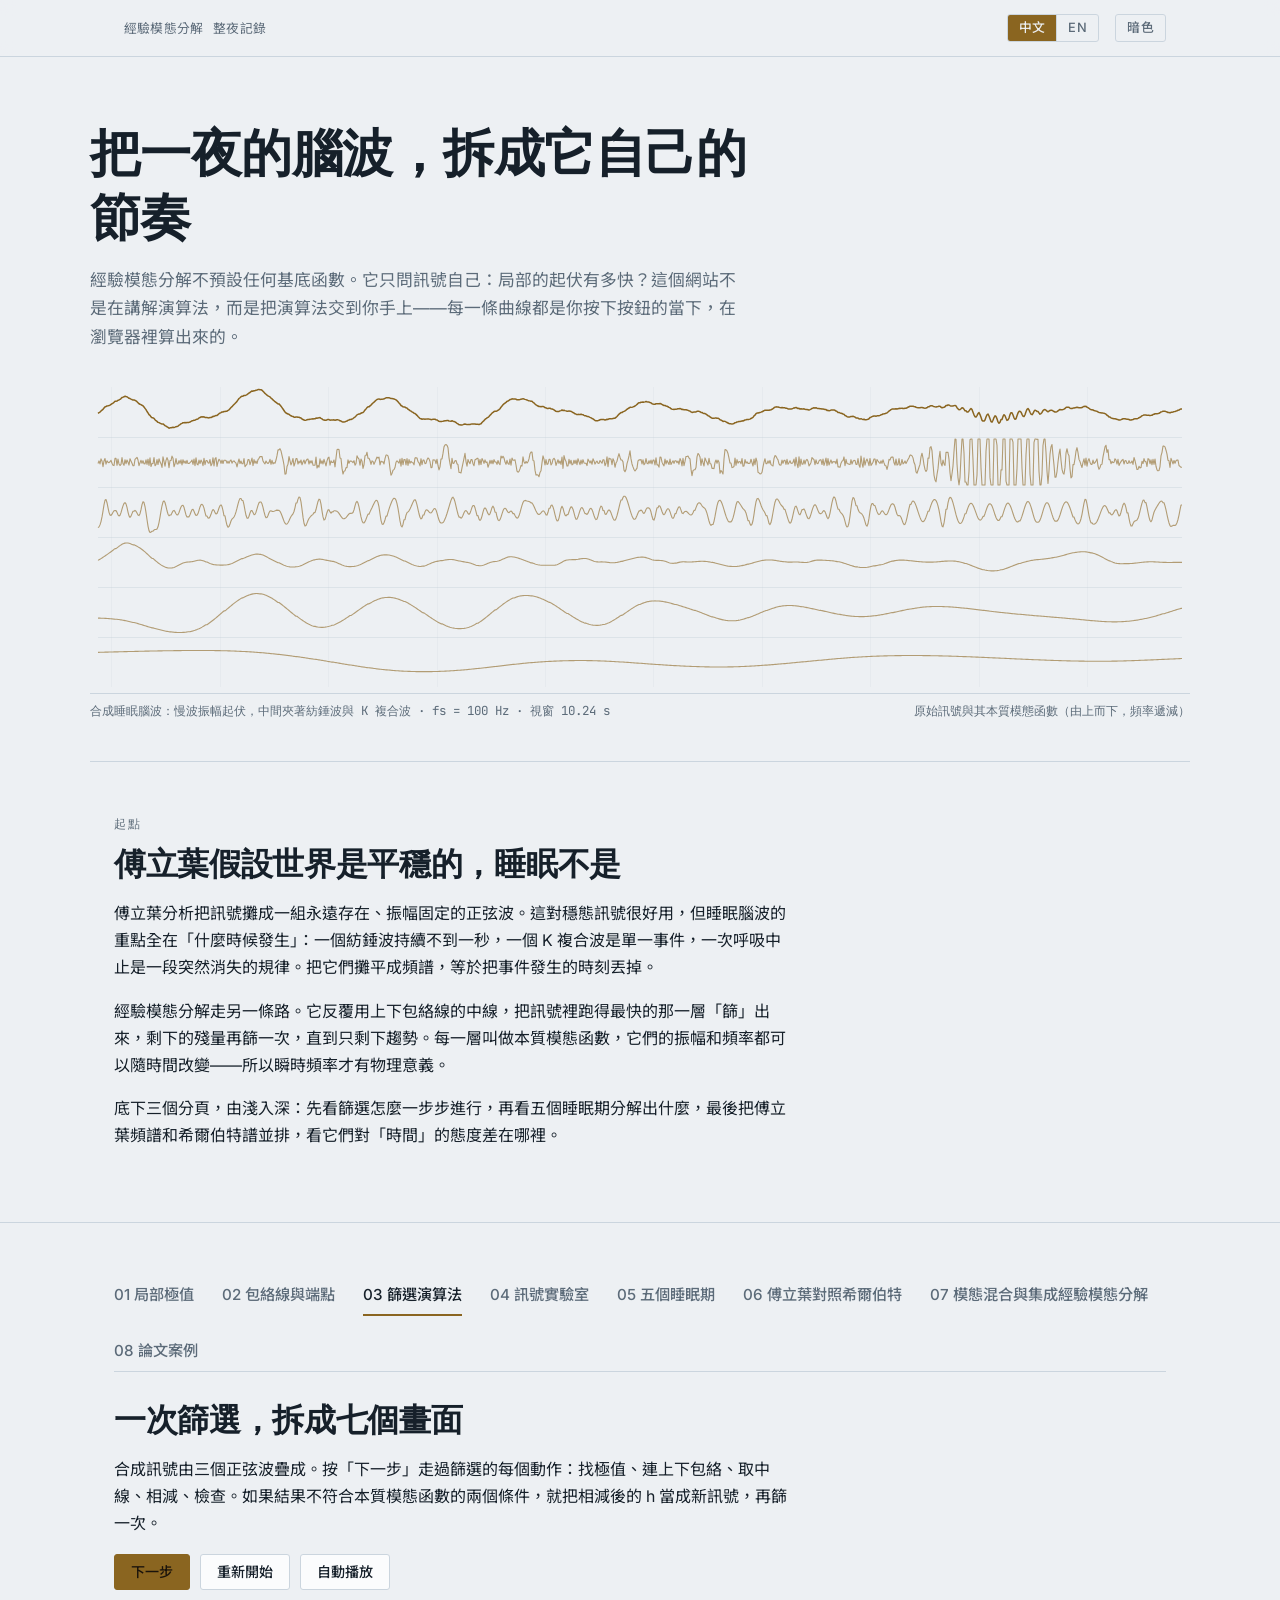
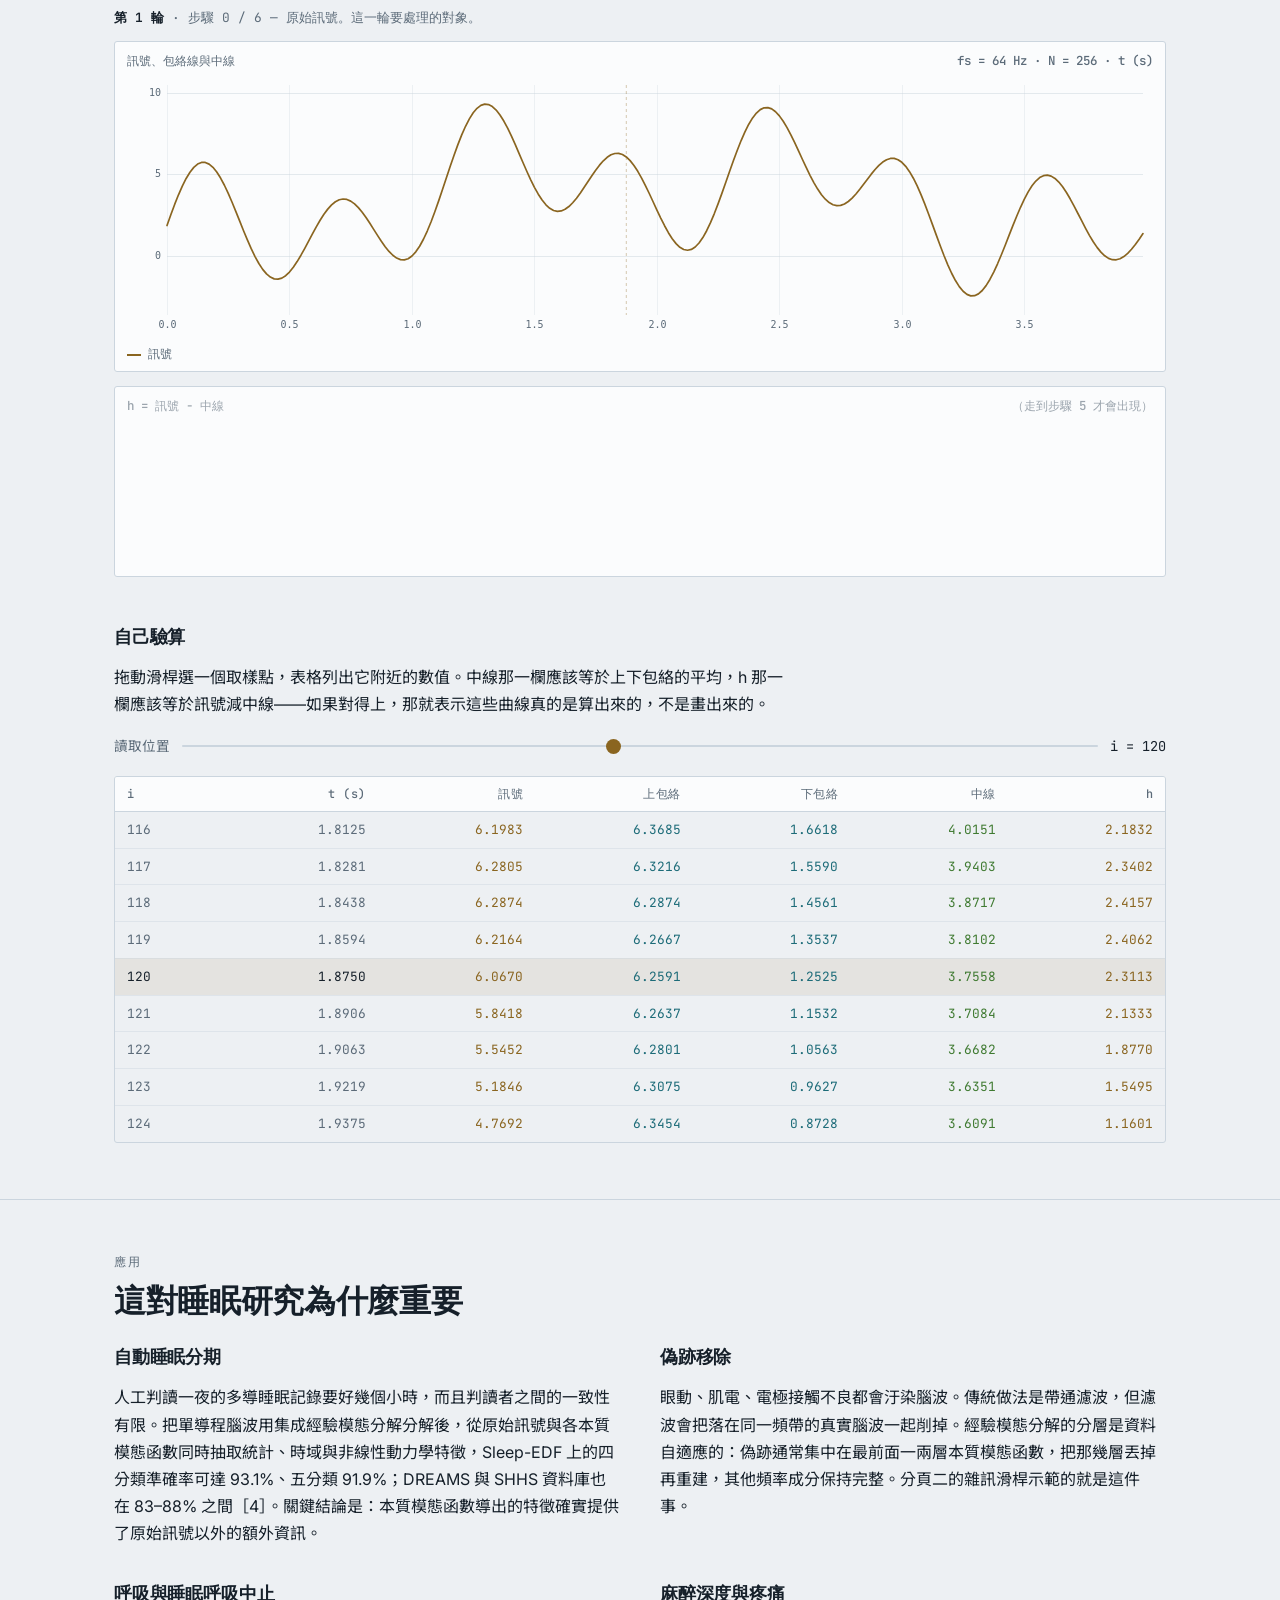
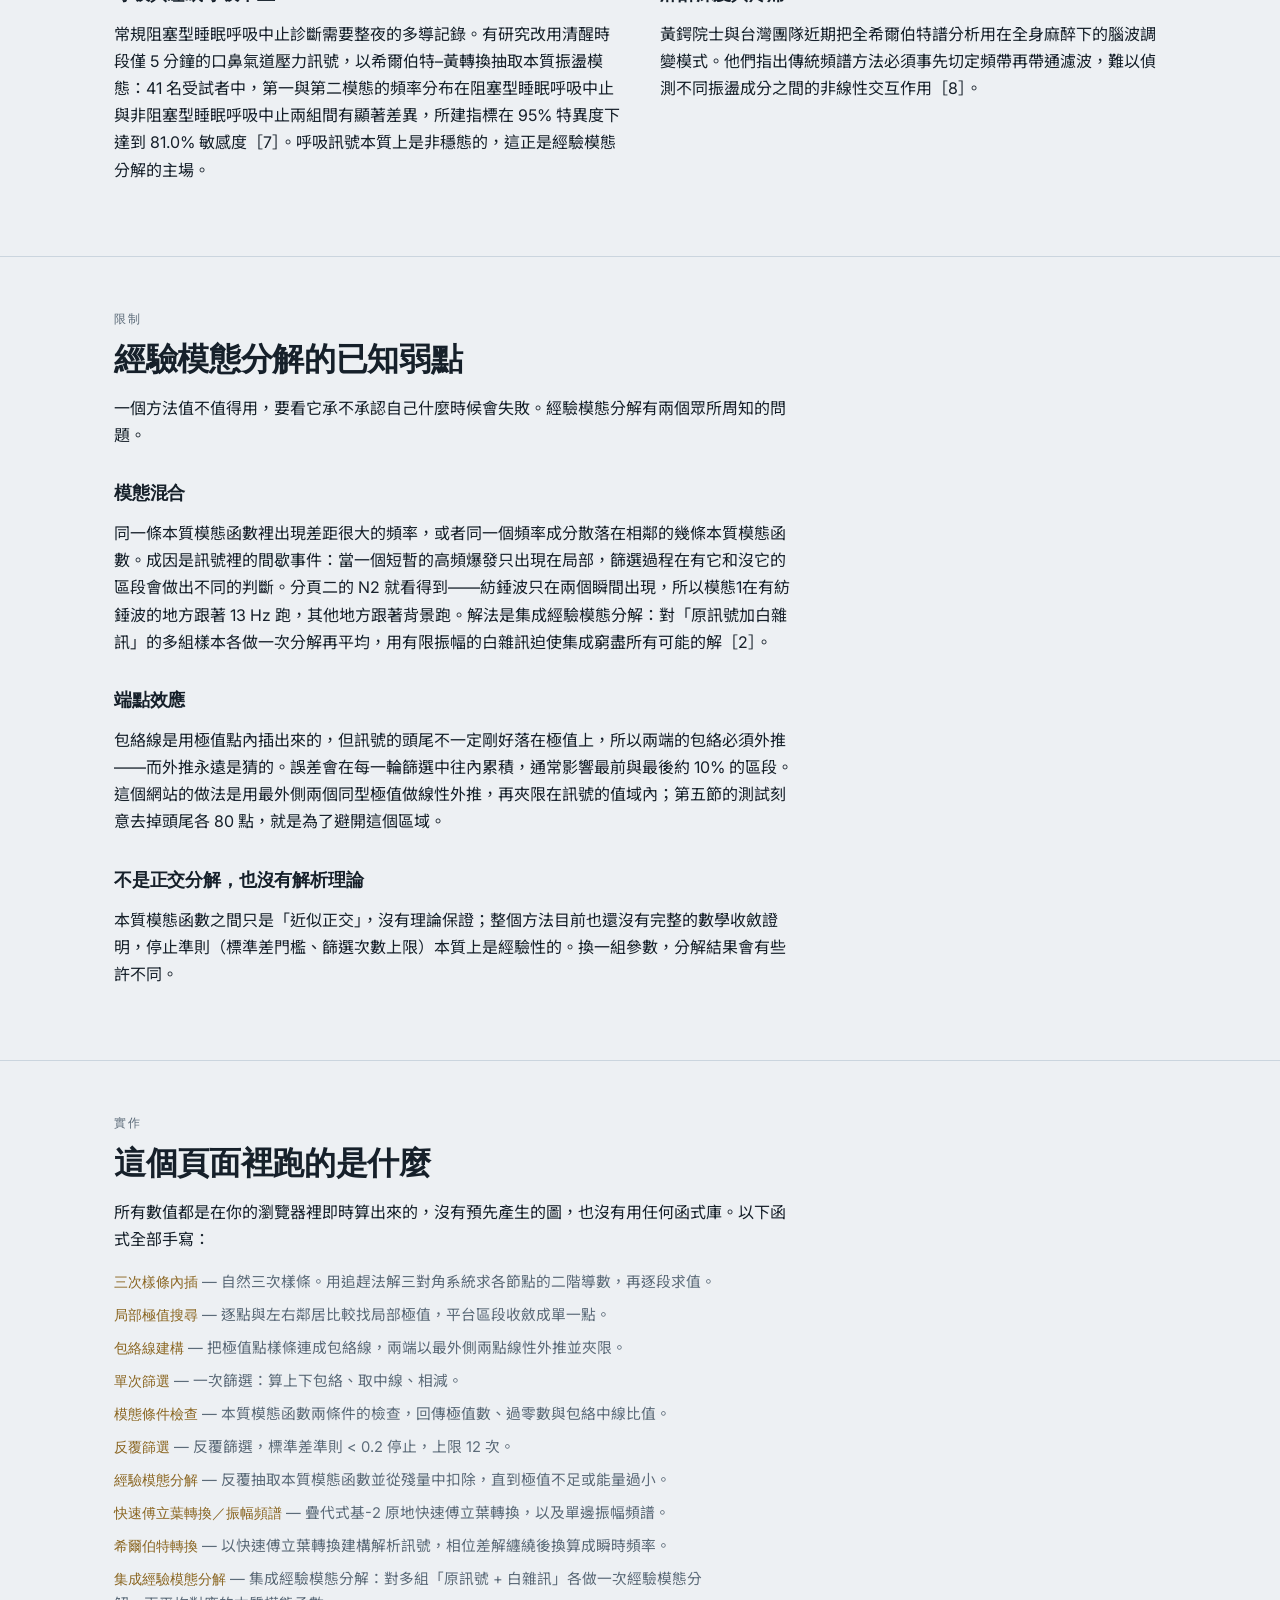
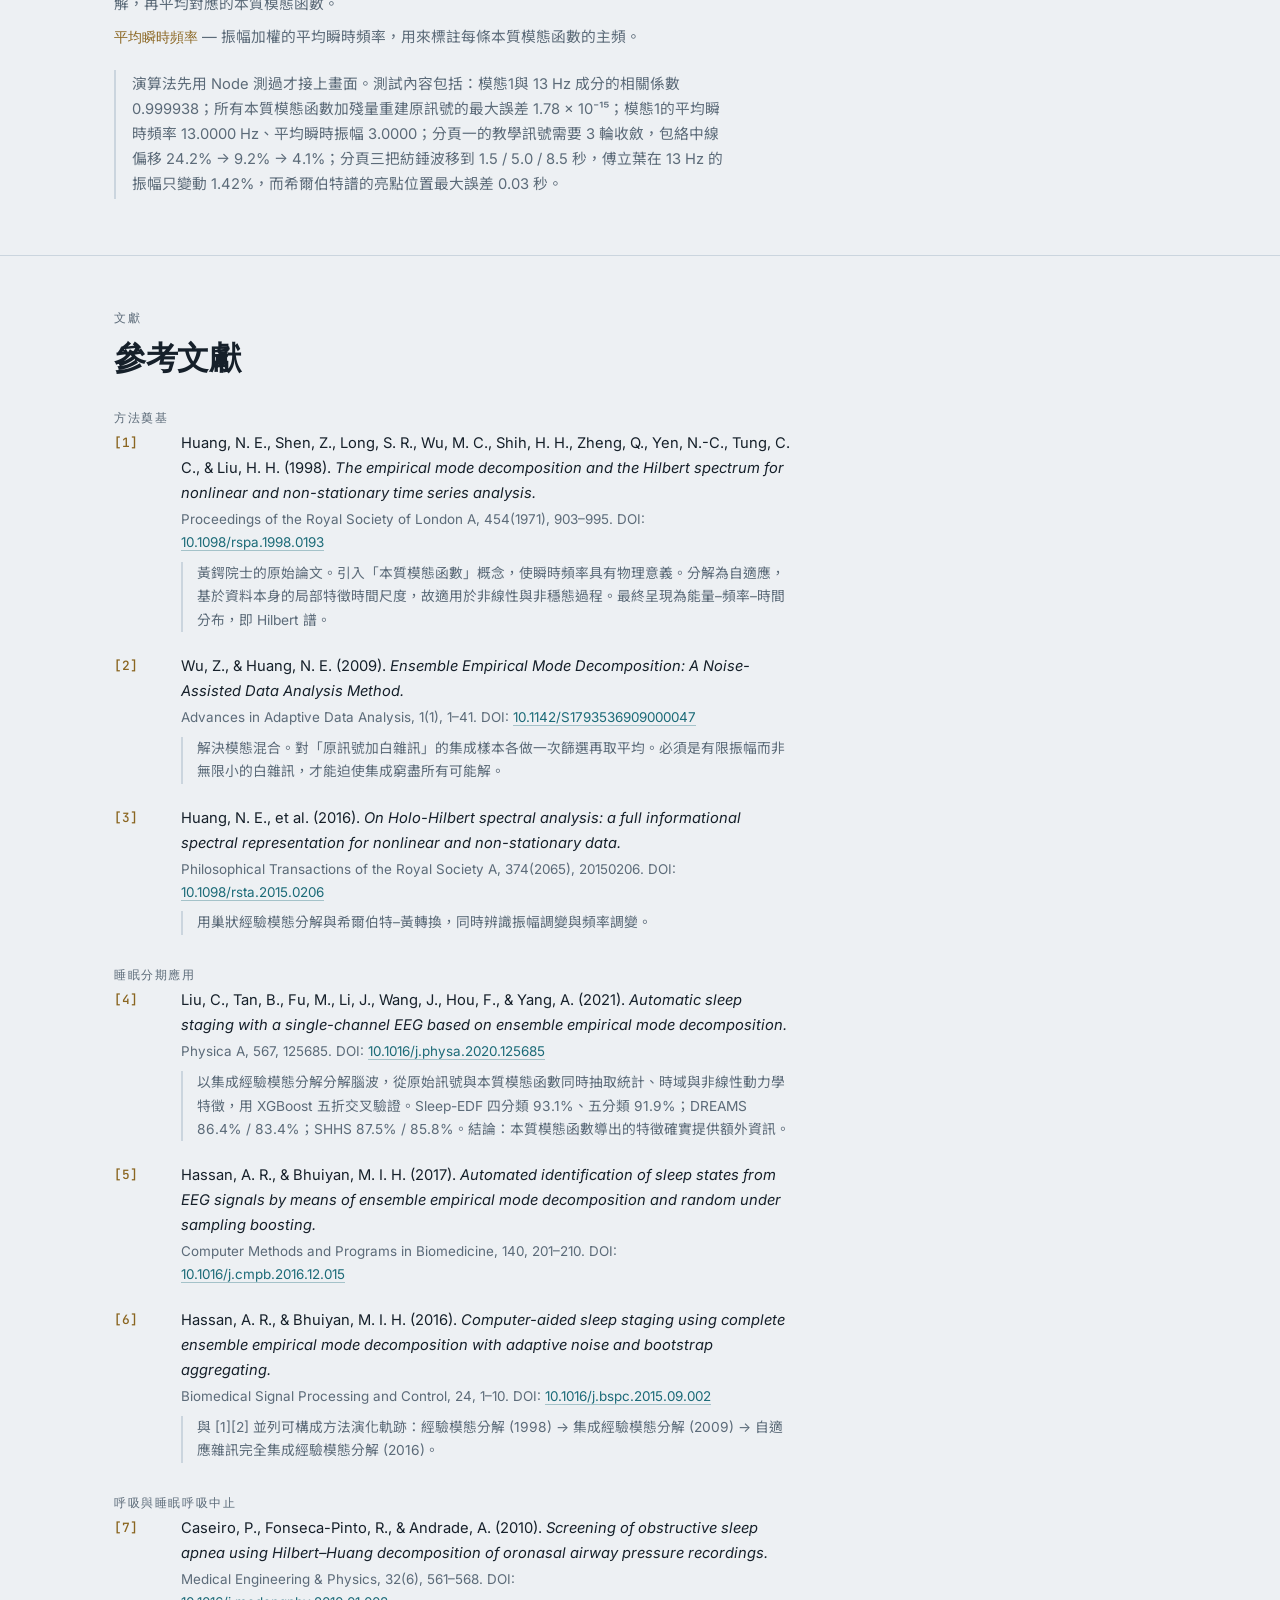
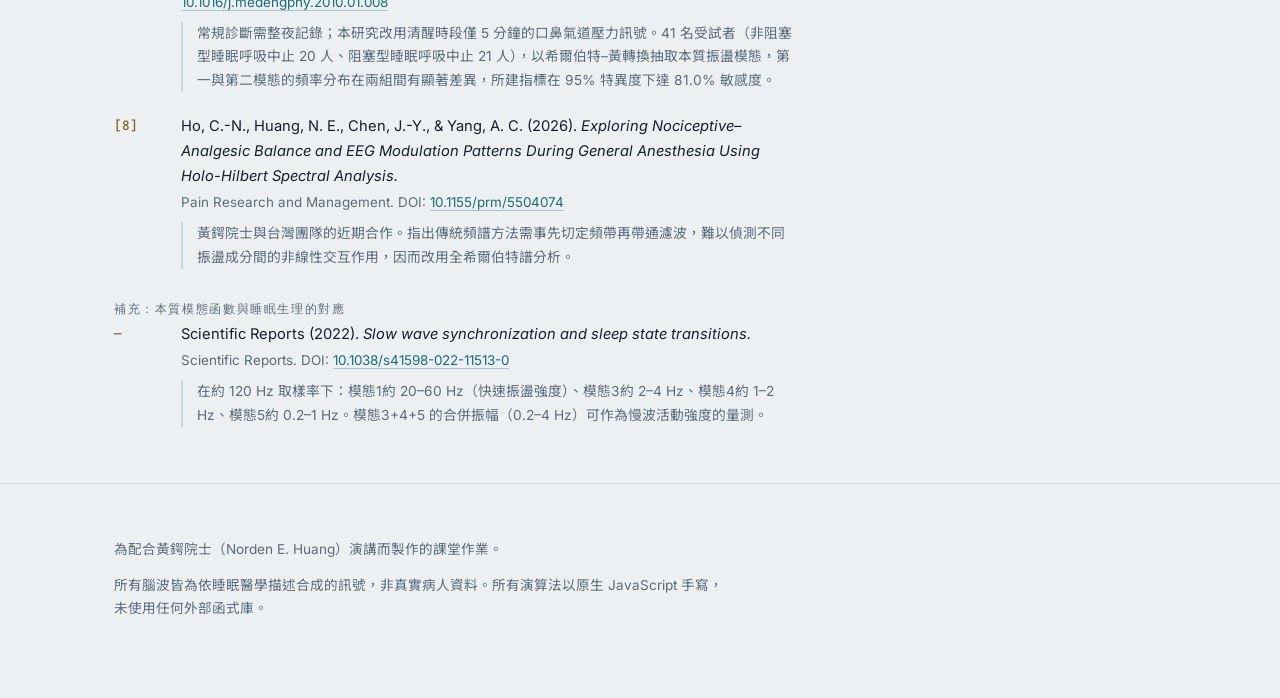
==== commit 7cdf03cb: "中文模式全面中文化：術語、縮寫與實作清單 按中文按鈕時，畫面上不該再出現英文。這一版把三類東西處理掉：  術語後面括號裡的原文拿掉（「模態混合（mode mixing）」→「模態混合」）； 實作清單的" ====
--- a/index.html
+++ b/index.html
@@ -416,7 +416,7 @@
         <button class="tab" role="tab" type="button" data-tab="lab" aria-selected="false">04 訊號實驗室</button>
         <button class="tab" role="tab" type="button" data-tab="stage" aria-selected="false">05 五個睡眠期</button>
         <button class="tab" role="tab" type="button" data-tab="spec" aria-selected="false">06 傅立葉 vs 希爾伯特</button>
-        <button class="tab" role="tab" type="button" data-tab="mix" aria-selected="false">07 模態混合與 EEMD</button>
+        <button class="tab" role="tab" type="button" data-tab="mix" aria-selected="false">07 模態混合與集成經驗模態分解</button>
         <button class="tab" role="tab" type="button" data-tab="paper" aria-selected="false">08 論文案例</button>
       </div>
 
@@ -680,8 +680,8 @@
         <div class="controls">
           <span class="ctl-label" data-i18n="mixMethod"></span>
           <div class="stages" id="mMethods">
-            <button class="btn" type="button" data-method="emd">EMD</button>
-            <button class="btn" type="button" data-method="eemd">EEMD</button>
+            <button class="btn" type="button" data-method="emd">經驗模態分解</button>
+            <button class="btn" type="button" data-method="eemd">集成經驗模態分解</button>
           </div>
         </div>
         <div class="controls" id="mEemdControls">
@@ -1742,7 +1742,7 @@
       themeBtnDark: '暗色',
 
       heroTitle: '把一夜的腦波，拆成它自己的節奏',
-      heroLede: '經驗模態分解（EMD）不預設任何基底函數。它只問訊號自己：局部的起伏有多快？' +
+      heroLede: '經驗模態分解不預設任何基底函數。它只問訊號自己：局部的起伏有多快？' +
                 '這個網站不是在講解演算法，而是把演算法交到你手上——每一條曲線都是你按下按鈕的當下，在瀏覽器裡算出來的。',
       stripLeft: '合成睡眠腦波：慢波振幅起伏，中間夾著紡錘波與 K 複合波 · fs = 100 Hz · 視窗 10.24 s',
       stripRight: '原始訊號與其本質模態函數（由上而下，頻率遞減）',
@@ -1752,8 +1752,8 @@
       introP1: '傅立葉分析把訊號攤成一組永遠存在、振幅固定的正弦波。這對穩態訊號很好用，' +
                '但睡眠腦波的重點全在「什麼時候發生」：一個紡錘波持續不到一秒，一個 K 複合波是單一事件，' +
                '一次呼吸中止是一段突然消失的規律。把它們攤平成頻譜，等於把事件發生的時刻丟掉。',
-      introP2: 'EMD 走另一條路。它反覆用上下包絡線的中線，把訊號裡跑得最快的那一層「篩」出來，' +
-               '剩下的殘量再篩一次，直到只剩下趨勢。每一層叫做本質模態函數（IMF），' +
+      introP2: '經驗模態分解走另一條路。它反覆用上下包絡線的中線，把訊號裡跑得最快的那一層「篩」出來，' +
+               '剩下的殘量再篩一次，直到只剩下趨勢。每一層叫做本質模態函數，' +
                '它們的振幅和頻率都可以隨時間改變——所以瞬時頻率才有物理意義。',
       introP3: '底下三個分頁，由淺入深：先看篩選怎麼一步步進行，再看五個睡眠期分解出什麼，' +
                '最後把傅立葉頻譜和希爾伯特譜並排，看它們對「時間」的態度差在哪裡。',
@@ -1765,7 +1765,7 @@
       /* ---- tab 1 ---- */
       p1Title: '一次篩選，拆成七個畫面',
       p1Intro: '合成訊號由三個正弦波疊成。按「下一步」走過篩選的每個動作：找極值、連上下包絡、取中線、相減、檢查。' +
-               '如果結果不符合 IMF 的兩個條件，就把相減後的 h 當成新訊號，再篩一次。',
+               '如果結果不符合本質模態函數的兩個條件，就把相減後的 h 當成新訊號，再篩一次。',
       p1Next: '下一步',
       p1Reset: '重新開始',
       p1Round: '第 %1 輪',
@@ -1777,7 +1777,7 @@
         '同樣把極小值連成下包絡線。訊號被夾在兩條包絡線之間。',
         '中線 m = (上包絡 + 下包絡) / 2。這條線代表訊號的局部平均趨勢。',
         'h = 訊號 − 中線。把局部趨勢扣掉之後，剩下的就是跑得最快的那一層。',
-        '檢查 h 是否滿足 IMF 的兩個條件。'
+        '檢查 h 是否滿足本質模態函數的兩個條件。'
       ],
       p1SigTitle: '訊號、包絡線與中線',
       p1HTitle: 'h = 訊號 − 中線',
@@ -1792,7 +1792,7 @@
       c1Val: '極值 %1 個，過零 %2 次，差 %3',
       c2Val: '%1%',
       verdictOk: 'h 是一個本質模態函數。這一層抽出來了，剩下的殘量會回到步驟 0 繼續分解。',
-      verdictNo: 'h 還不是 IMF。把 h 當作新訊號，回到步驟 1 再篩一次。',
+      verdictNo: 'h 還不是本質模態函數。把 h 當作新訊號，回到步驟 1 再篩一次。',
 
       tableTitle: '自己驗算',
       tableIntro: '拖動滑桿選一個取樣點，表格列出它附近的數值。' +
@@ -1803,14 +1803,15 @@
 
       /* ---- tab 2 ---- */
       p2Title: '五個睡眠期分解出什麼',
-      p2Intro: '依睡眠醫學的描述合成五段 10.24 秒的腦波，然後對每一段做完整的 EMD。' +
-               '每條 IMF 左邊標出主頻、峰值振幅與對應的腦波頻帶。主頻取的是「振幅加權的平均瞬時頻率」' +
-               '（由希爾伯特轉換算出），不是過零率——過零率對間歇性的 IMF 會嚴重高估，' +
+      p2Intro: '依睡眠醫學的描述合成五段 10.24 秒的腦波，然後對每一段做完整的經驗模態分解。' +
+               '每條本質模態函數左邊標出主頻、峰值振幅與對應的腦波頻帶。主頻取的是「振幅加權的平均瞬時頻率」' +
+               '（由希爾伯特轉換算出），不是過零率——過零率對間歇性的本質模態函數會嚴重高估，' +
                '第 07 章有一個 12 Hz 的爆發被過零率讀成 25 Hz 的例子。',
       p2Noise: '加入雜訊',
       p2NoiseUnit: 'µV',
       p2Peak: '峰值',
-      stageNames: { wake: '清醒', n1: 'N1 淺睡', n2: 'N2', n3: 'N3 深睡', rem: 'REM' },
+      imfLabel: '模態',
+      stageNames: { wake: '清醒', n1: 'N1 淺睡', n2: 'N2', n3: 'N3 深睡', rem: '快速動眼期' },
       stageDesc: {
         wake: '8–13 Hz 的 α 波節律為主，帶有緩慢的振幅調變（α 波爆發），混入少量 19 Hz 的 β 波。整體振幅偏低。',
         n1: 'θ 波（約 6 Hz）逐漸接管，α 波隨時間衰減。這是清醒與睡眠之間的過渡。',
@@ -1821,10 +1822,10 @@
       p2Signal: '原始訊號',
       p2Residue: '殘量',
       p2Band: { delta: 'δ 波', theta: 'θ 波', alpha: 'α 波', beta: 'β 波', gamma: 'γ 波', sub: '< 0.5 Hz' },
-      p2NoiseNote: '把雜訊滑桿從 0 拉開：IMF1 的主頻會從 %1 Hz 跳到 %2 Hz，能量也跟著上升。' +
+      p2NoiseNote: '把雜訊滑桿從 0 拉開：模態1的主頻會從 %1 Hz 跳到 %2 Hz，能量也跟著上升。' +
                    '雜訊被集中到最高頻的那一層，底下幾層幾乎沒受影響——' +
-                   '這就是 EMD 可以用來移除偽跡的原因：丟掉 IMF1，再把剩下的加回去。',
-      p2NoiseNoteZero: '目前沒有加雜訊。IMF1 的主頻是 %1 Hz。把滑桿拉開看看它怎麼變。',
+                   '這就是經驗模態分解可以用來移除偽跡的原因：丟掉模態1，再把剩下的加回去。',
+      p2NoiseNoteZero: '目前沒有加雜訊。模態1的主頻是 %1 Hz。把滑桿拉開看看它怎麼變。',
 
       /* ---- tab 3 ---- */
       p3Title: '同一段訊號，兩種問法',
@@ -1850,40 +1851,40 @@
       whyTitle: '這對睡眠研究為什麼重要',
       why1Title: '自動睡眠分期',
       why1: '人工判讀一夜的多導睡眠記錄要好幾個小時，而且判讀者之間的一致性有限。' +
-            '把單導程 EEG 用 EEMD 分解後，從原始訊號與各 IMF 同時抽取統計、時域與非線性動力學特徵，' +
+            '把單導程腦波用集成經驗模態分解分解後，從原始訊號與各本質模態函數同時抽取統計、時域與非線性動力學特徵，' +
             'Sleep-EDF 上的四分類準確率可達 93.1%、五分類 91.9%；DREAMS 與 SHHS 資料庫也在 83–88% 之間［4］。' +
-            '關鍵結論是：IMF 導出的特徵確實提供了原始訊號以外的額外資訊。',
+            '關鍵結論是：本質模態函數導出的特徵確實提供了原始訊號以外的額外資訊。',
       why2Title: '偽跡移除',
-      why2: '眼動、肌電、電極接觸不良都會汙染 EEG。傳統做法是帶通濾波，但濾波會把落在同一頻帶的真實腦波一起削掉。' +
-            'EMD 的分層是資料自適應的：偽跡通常集中在最前面一兩層 IMF，把那幾層丟掉再重建，' +
+      why2: '眼動、肌電、電極接觸不良都會汙染腦波。傳統做法是帶通濾波，但濾波會把落在同一頻帶的真實腦波一起削掉。' +
+            '經驗模態分解的分層是資料自適應的：偽跡通常集中在最前面一兩層本質模態函數，把那幾層丟掉再重建，' +
             '其他頻率成分保持完整。分頁二的雜訊滑桿示範的就是這件事。',
       why3Title: '呼吸與睡眠呼吸中止',
-      why3: '常規 OSA 診斷需要整夜的多導記錄。有研究改用清醒時段僅 5 分鐘的口鼻氣道壓力訊號，' +
-            '以 HHT 抽取本質振盪模態：41 名受試者中，第一與第二模態的頻率分布在 OSA 與非 OSA 兩組間有顯著差異，' +
+      why3: '常規阻塞型睡眠呼吸中止診斷需要整夜的多導記錄。有研究改用清醒時段僅 5 分鐘的口鼻氣道壓力訊號，' +
+            '以希爾伯特–黃轉換抽取本質振盪模態：41 名受試者中，第一與第二模態的頻率分布在阻塞型睡眠呼吸中止與非阻塞型睡眠呼吸中止兩組間有顯著差異，' +
             '所建指標在 95% 特異度下達到 81.0% 敏感度［7］。呼吸訊號本質上是非穩態的，' +
-            '這正是 EMD 的主場。',
+            '這正是經驗模態分解的主場。',
       why4Title: '麻醉深度與疼痛',
-      why4: '黃鍔院士與台灣團隊近期把全希爾伯特譜分析（HHSA）用在全身麻醉下的 EEG 調變模式。' +
+      why4: '黃鍔院士與台灣團隊近期把全希爾伯特譜分析用在全身麻醉下的腦波調變模式。' +
             '他們指出傳統頻譜方法必須事先切定頻帶再帶通濾波，難以偵測不同振盪成分之間的非線性交互作用［8］。',
 
       /* ---- limits ---- */
       limEyebrow: '限制',
-      limTitle: 'EMD 的已知弱點',
-      limIntro: '一個方法值不值得用，要看它承不承認自己什麼時候會失敗。EMD 有兩個眾所周知的問題。',
-      lim1Title: '模態混合（mode mixing）',
-      lim1: '同一條 IMF 裡出現差距很大的頻率，或者同一個頻率成分散落在相鄰的幾條 IMF。' +
+      limTitle: '經驗模態分解的已知弱點',
+      limIntro: '一個方法值不值得用，要看它承不承認自己什麼時候會失敗。經驗模態分解有兩個眾所周知的問題。',
+      lim1Title: '模態混合',
+      lim1: '同一條本質模態函數裡出現差距很大的頻率，或者同一個頻率成分散落在相鄰的幾條本質模態函數。' +
             '成因是訊號裡的間歇事件：當一個短暫的高頻爆發只出現在局部，篩選過程在有它和沒它的區段會做出不同的判斷。' +
-            '分頁二的 N2 就看得到——紡錘波只在兩個瞬間出現，所以 IMF1 在有紡錘波的地方跟著 13 Hz 跑，' +
-            '其他地方跟著背景跑。解法是 EEMD：對「原訊號加白雜訊」的多組樣本各做一次分解再平均，' +
+            '分頁二的 N2 就看得到——紡錘波只在兩個瞬間出現，所以模態1在有紡錘波的地方跟著 13 Hz 跑，' +
+            '其他地方跟著背景跑。解法是集成經驗模態分解：對「原訊號加白雜訊」的多組樣本各做一次分解再平均，' +
             '用有限振幅的白雜訊迫使集成窮盡所有可能的解［2］。',
-      lim2Title: '端點效應（end effect）',
+      lim2Title: '端點效應',
       lim2: '包絡線是用極值點內插出來的，但訊號的頭尾不一定剛好落在極值上，' +
             '所以兩端的包絡必須外推——而外推永遠是猜的。誤差會在每一輪篩選中往內累積，' +
             '通常影響最前與最後約 10% 的區段。這個網站的做法是用最外側兩個同型極值做線性外推，' +
             '再夾限在訊號的值域內；第五節的測試刻意去掉頭尾各 80 點，就是為了避開這個區域。',
       lim3Title: '不是正交分解，也沒有解析理論',
-      lim3: 'IMF 之間只是「近似正交」，沒有理論保證；整個方法目前也還沒有完整的數學收斂證明，' +
-            '停止準則（SD 門檻、篩選次數上限）本質上是經驗性的。換一組參數，分解結果會有些許不同。',
+      lim3: '本質模態函數之間只是「近似正交」，沒有理論保證；整個方法目前也還沒有完整的數學收斂證明，' +
+            '停止準則（標準差門檻、篩選次數上限）本質上是經驗性的。換一組參數，分解結果會有些許不同。',
 
       /* ---- implementation ---- */
       implEyebrow: '實作',
@@ -1891,21 +1892,21 @@
       implIntro: '所有數值都是在你的瀏覽器裡即時算出來的，沒有預先產生的圖，也沒有用任何函式庫。' +
                  '以下函式全部手寫：',
       implList: [
-        ['cubicSpline', '自然三次樣條。用 Thomas 演算法解三對角系統求各節點的二階導數，再逐段求值。'],
-        ['findExtrema', '逐點與左右鄰居比較找局部極值，平台區段收斂成單一點。'],
-        ['envelope', '把極值點樣條連成包絡線，兩端以最外側兩點線性外推並夾限。'],
-        ['siftOnce', '一次篩選：算上下包絡、取中線、相減。'],
-        ['imfCheck', 'IMF 兩條件的檢查，回傳極值數、過零數與包絡中線比值。'],
-        ['sift', '反覆篩選，SD < 0.2 停止，上限 12 次。'],
-        ['emd', '反覆抽取 IMF 並從殘量中扣除，直到極值不足或能量過小。'],
-        ['fft / spectrum', '疊代式 radix-2 原地 FFT，以及單邊振幅頻譜。'],
-        ['hilbert', '以 FFT 建構解析訊號，相位差 unwrap 後換算成瞬時頻率。'],
-        ['eemd', '集成經驗模態分解：對多組「原訊號 + 白雜訊」各做一次 EMD，再平均對應的 IMF。'],
-        ['meanFreq', '振幅加權的平均瞬時頻率，用來標註每條 IMF 的主頻。']
+        ['三次樣條內插', '自然三次樣條。用追趕法解三對角系統求各節點的二階導數，再逐段求值。'],
+        ['局部極值搜尋', '逐點與左右鄰居比較找局部極值，平台區段收斂成單一點。'],
+        ['包絡線建構', '把極值點樣條連成包絡線，兩端以最外側兩點線性外推並夾限。'],
+        ['單次篩選', '一次篩選：算上下包絡、取中線、相減。'],
+        ['模態條件檢查', '本質模態函數兩條件的檢查，回傳極值數、過零數與包絡中線比值。'],
+        ['反覆篩選', '反覆篩選，標準差準則 < 0.2 停止，上限 12 次。'],
+        ['經驗模態分解', '反覆抽取本質模態函數並從殘量中扣除，直到極值不足或能量過小。'],
+        ['快速傅立葉轉換／振幅頻譜', '疊代式基-2 原地快速傅立葉轉換，以及單邊振幅頻譜。'],
+        ['希爾伯特轉換', '以快速傅立葉轉換建構解析訊號，相位差解纏繞後換算成瞬時頻率。'],
+        ['集成經驗模態分解', '集成經驗模態分解：對多組「原訊號 + 白雜訊」各做一次經驗模態分解，再平均對應的本質模態函數。'],
+        ['平均瞬時頻率', '振幅加權的平均瞬時頻率，用來標註每條本質模態函數的主頻。']
       ],
-      implTests: '演算法先用 Node 測過才接上畫面。測試內容包括：IMF1 與 13 Hz 成分的相關係數 0.999938；' +
-                 '所有 IMF 加殘量重建原訊號的最大誤差 1.78 × 10⁻¹⁵；' +
-                 'IMF1 的平均瞬時頻率 13.0000 Hz、平均瞬時振幅 3.0000；' +
+      implTests: '演算法先用 Node 測過才接上畫面。測試內容包括：模態1與 13 Hz 成分的相關係數 0.999938；' +
+                 '所有本質模態函數加殘量重建原訊號的最大誤差 1.78 × 10⁻¹⁵；' +
+                 '模態1的平均瞬時頻率 13.0000 Hz、平均瞬時振幅 3.0000；' +
                  '分頁一的教學訊號需要 3 輪收斂，包絡中線偏移 24.2% → 9.2% → 4.1%；' +
                  '分頁三把紡錘波移到 1.5 / 5.0 / 8.5 秒，傅立葉在 13 Hz 的振幅只變動 1.42%，' +
                  '而希爾伯特譜的亮點位置最大誤差 0.03 秒。',
@@ -1916,18 +1917,18 @@
       refG1: '方法奠基',
       refG2: '睡眠分期應用',
       refG3: '呼吸與睡眠呼吸中止',
-      refG4: '補充：IMF 與睡眠生理的對應',
+      refG4: '補充：本質模態函數與睡眠生理的對應',
       refNotes: [
         '黃鍔院士的原始論文。引入「本質模態函數」概念，使瞬時頻率具有物理意義。分解為自適應，基於資料本身的局部特徵時間尺度，故適用於非線性與非穩態過程。最終呈現為能量–頻率–時間分布，即 Hilbert 譜。',
         '解決模態混合。對「原訊號加白雜訊」的集成樣本各做一次篩選再取平均。必須是有限振幅而非無限小的白雜訊，才能迫使集成窮盡所有可能解。',
-        '用巢狀 EMD 與 HHT，同時辨識振幅調變與頻率調變。',
-        '以 EEMD 分解 EEG，從原始訊號與 IMF 同時抽取統計、時域與非線性動力學特徵，用 XGBoost 五折交叉驗證。Sleep-EDF 四分類 93.1%、五分類 91.9%；DREAMS 86.4% / 83.4%；SHHS 87.5% / 85.8%。結論：IMF 導出的特徵確實提供額外資訊。',
+        '用巢狀經驗模態分解與希爾伯特–黃轉換，同時辨識振幅調變與頻率調變。',
+        '以集成經驗模態分解分解腦波，從原始訊號與本質模態函數同時抽取統計、時域與非線性動力學特徵，用 XGBoost 五折交叉驗證。Sleep-EDF 四分類 93.1%、五分類 91.9%；DREAMS 86.4% / 83.4%；SHHS 87.5% / 85.8%。結論：本質模態函數導出的特徵確實提供額外資訊。',
         '',
-        '與 [1][2] 並列可構成方法演化軌跡：EMD (1998) → EEMD (2009) → CEEMDAN (2016)。',
-        '常規診斷需整夜記錄；本研究改用清醒時段僅 5 分鐘的口鼻氣道壓力訊號。41 名受試者（非 OSA 20 人、OSA 21 人），以 HHT 抽取本質振盪模態，第一與第二模態的頻率分布在兩組間有顯著差異，所建指標在 95% 特異度下達 81.0% 敏感度。',
-        '黃鍔院士與台灣團隊的近期合作。指出傳統頻譜方法需事先切定頻帶再帶通濾波，難以偵測不同振盪成分間的非線性交互作用，因而改用 HHSA。'
+        '與 [1][2] 並列可構成方法演化軌跡：經驗模態分解 (1998) → 集成經驗模態分解 (2009) → 自適應雜訊完全集成經驗模態分解 (2016)。',
+        '常規診斷需整夜記錄；本研究改用清醒時段僅 5 分鐘的口鼻氣道壓力訊號。41 名受試者（非阻塞型睡眠呼吸中止 20 人、阻塞型睡眠呼吸中止 21 人），以希爾伯特–黃轉換抽取本質振盪模態，第一與第二模態的頻率分布在兩組間有顯著差異，所建指標在 95% 特異度下達 81.0% 敏感度。',
+        '黃鍔院士與台灣團隊的近期合作。指出傳統頻譜方法需事先切定頻帶再帶通濾波，難以偵測不同振盪成分間的非線性交互作用，因而改用全希爾伯特譜分析。'
       ],
-      refSupp: '在約 120 Hz 取樣率下：IMF1 約 20–60 Hz（快速振盪強度）、IMF3 約 2–4 Hz、IMF4 約 1–2 Hz、IMF5 約 0.2–1 Hz。IMF3+4+5 的合併振幅（0.2–4 Hz）可作為慢波活動強度的量測。',
+      refSupp: '在約 120 Hz 取樣率下：模態1約 20–60 Hz（快速振盪強度）、模態3約 2–4 Hz、模態4約 1–2 Hz、模態5約 0.2–1 Hz。模態3+4+5 的合併振幅（0.2–4 Hz）可作為慢波活動強度的量測。',
 
       footer1: '為配合黃鍔院士（Norden E. Huang）演講而製作的課堂作業。',
       footer2: '所有腦波皆為依睡眠醫學描述合成的訊號，非真實病人資料。所有演算法以原生 JavaScript 手寫，未使用任何外部函式庫。',
@@ -2016,6 +2017,7 @@
       p2Noise: 'Added noise',
       p2NoiseUnit: 'µV',
       p2Peak: 'peak',
+      imfLabel: 'IMF',
       stageNames: { wake: 'Wake', n1: 'N1', n2: 'N2', n3: 'N3', rem: 'REM' },
       stageDesc: {
         wake: 'Dominated by 8–13 Hz alpha with slow amplitude modulation (alpha bursts) and a little 19 Hz beta. Low overall voltage.',
@@ -2218,12 +2220,12 @@
       tab_lab: '04 訊號實驗室',
       tab_stage: '05 五個睡眠期',
       tab_spec: '06 傅立葉對照希爾伯特',
-      tab_mix: '07 模態混合與 EEMD',
+      tab_mix: '07 模態混合與集成經驗模態分解',
       tab_paper: '08 論文案例',
 
       /* ---- 01 局部極值 ---- */
       exTitle: '一切從「比較左右鄰居」開始',
-      exIntro: 'EMD 沒有基底函數，它唯一的輸入是極值點的位置。判定方法簡單到近乎粗暴：' +
+      exIntro: '經驗模態分解沒有基底函數，它唯一的輸入是極值點的位置。判定方法簡單到近乎粗暴：' +
                '一個取樣點只要比左右兩個鄰居都大，就是局部極大值；都小就是局部極小值。' +
                '整個演算法的自適應性，全部來自這一步。',
       exFreq: '第二個成分的頻率',
@@ -2240,7 +2242,7 @@
       exDiffOk: '|%1 − %2| = %3 ≤ 1，條件一成立',
       exDiffNo: '|%1 − %2| = %3 > 1，條件一不成立',
       exNote: '拉高第二個成分的頻率，極值點會迅速變多，而過零點不會同步增加——' +
-              '兩者的差距正是 IMF 條件一在量的東西：一條曲線是不是「每個起伏都對稱地繞著零」。' +
+              '兩者的差距正是本質模態函數條件一在量的東西：一條曲線是不是「每個起伏都對稱地繞著零」。' +
               '這也是為什麼篩選必須反覆做：一次減去中線通常還不夠。',
 
       /* ---- 02 包絡線與端點 ---- */
@@ -2265,12 +2267,12 @@
       envNote: '三種規則在中段幾乎完全重合，只在兩端分岔——這就是端點效應：誤差從邊界產生，' +
                '再隨著每一輪篩選往內滲。也請注意沒有哪一種規則普遍最好：' +
                '在這個振幅上升的訊號上「不處理」反而最準，但在第五節的驗收訊號（13 Hz + 1.5 Hz）上，' +
-               '線性外推讓 IMF3 之後的殘餘能量從 10.164% 降到 0.001%。規則要挑，得看訊號。',
+               '線性外推讓模態3之後的殘餘能量從 10.164% 降到 0.001%。規則要挑，得看訊號。',
 
       /* ---- 04 訊號實驗室 ---- */
       labTitle: '自己組一段訊號，看它怎麼被拆開',
-      labIntro: '三個正弦成分，頻率與振幅都可以拉。拉完馬上做完整的 EMD。' +
-                '這裡沒有預先算好的答案——你改一個數字，整串 IMF 就重算一次。',
+      labIntro: '三個正弦成分，頻率與振幅都可以拉。拉完馬上做完整的經驗模態分解。' +
+                '這裡沒有預先算好的答案——你改一個數字，整串本質模態函數就重算一次。',
       labComp: '成分 %1',
       labComp1: '成分 1', labComp2: '成分 2', labComp3: '成分 3',
       labFreq: '頻率',
@@ -2281,35 +2283,37 @@
       labPresetClose: '兩個相近的頻率',
       labPresetSlow: '慢波加快波',
       labReconTitle: '重建檢查',
-      labRecon: '所有 IMF 加上殘量，與原訊號的最大誤差：<b>%1</b>（%2 個取樣點）',
-      labReconNote: 'EMD 是完備的分解：不管你把參數調成什麼樣，加回去一定等於原訊號。' +
+      labRecon: '所有本質模態函數加上殘量，與原訊號的最大誤差：<b>%1</b>（%2 個取樣點）',
+      labReconNote: '經驗模態分解是完備的分解：不管你把參數調成什麼樣，加回去一定等於原訊號。' +
                     '這個誤差只會是浮點數的捨入等級。',
-      labNote: '把兩個頻率拉到很接近（例如 4 Hz 與 5 Hz），EMD 會把它們併成同一條 IMF——' +
+      labNote: '把兩個頻率拉到很接近（例如 4 Hz 與 5 Hz），經驗模態分解會把它們併成同一條本質模態函數——' +
                '篩選是靠極值密度分層的，兩個太接近的成分在局部看起來就像一個被調變的成分。' +
                '一般的經驗法則是頻率比要大於約 2 倍才分得開。',
 
-      /* ---- 07 模態混合與 EEMD ---- */
+      /* ---- 07 模態混合與集成經驗模態分解 ---- */
       mixTitle: '模態混合，以及用雜訊解決雜訊的問題',
       mixIntro: '一條 1 Hz 的慢波，加上只在幾個瞬間出現的快速爆發。' +
-                '這種「間歇性」正是 EMD 最大的弱點：在有爆發的區段，篩選看到的是快波；' +
-                '在沒有爆發的區段，它看到的是慢波。於是同一條 IMF1 裡混進了兩種完全不同的頻率。',
+                '這種「間歇性」正是經驗模態分解最大的弱點：在有爆發的區段，篩選看到的是快波；' +
+                '在沒有爆發的區段，它看到的是慢波。於是同一條模態1裡混進了兩種完全不同的頻率。',
       mixBursts: '爆發次數',
       mixFreq: '爆發頻率',
       mixMethod: '分解方法',
+      mixMethodEmd: '經驗模態分解',
+      mixMethodEemd: '集成經驗模態分解',
       mixEns: '集成數',
       mixNoiseAmp: '加入雜訊（訊號標準差的倍數）',
       mixTrue: '真實的爆發成分',
-      mixCorrTitle: 'IMF1 與真實爆發成分的相關係數',
-      mixCorrEmd: 'EMD：<b>%1</b>',
-      mixCorrEemd: 'EEMD（%1 組集成，雜訊 %2 σ）：<b class="hi">%3</b>',
-      mixExplain: 'EEMD 的做法違反直覺：既然問題出在訊號在某些區段「沒有東西可以篩」，' +
+      mixCorrTitle: '模態1與真實爆發成分的相關係數',
+      mixCorrEmd: '經驗模態分解：<b>%1</b>',
+      mixCorrEemd: '集成經驗模態分解（%1 組集成，雜訊 %2 σ）：<b class="hi">%3</b>',
+      mixExplain: '集成經驗模態分解的做法違反直覺：既然問題出在訊號在某些區段「沒有東西可以篩」，' +
                   '那就補上白雜訊，讓每個區段都有均勻分布的尺度可用。' +
-                  '對很多組「原訊號 + 不同雜訊」各做一次 EMD，再把對應的 IMF 平均——' +
+                  '對很多組「原訊號 + 不同雜訊」各做一次經驗模態分解，再把對應的本質模態函數平均——' +
                   '雜訊互相抵消，真正的成分留下來［2］。Wu 與 Huang 特別指出雜訊必須是有限振幅、' +
                   '而非無限小，才能迫使集成窮盡所有可能解。',
-      mixNote: '代價是：集成後的 IMF 不再完全正交，計算量乘上集成數，' +
+      mixNote: '代價是：集成後的本質模態函數不再完全正交，計算量乘上集成數，' +
                '而且雜訊振幅與集成數要自己調——拉拉看這兩個滑桿，相關係數會跟著變。',
-      mixImf1: 'IMF1（最高頻的那一層）',
+      mixImf1: '模態1（最高頻的那一層）',
 
       /* ---- 08 論文案例 ---- */
       paperTitle: '這些方法在真實資料上做到什麼程度',
@@ -2318,53 +2322,53 @@
       paperCollapse: '收合',
       paperCompareTitle: '四分類 / 五分類準確率（文獻［4］）',
       thDataset: '資料庫', thFour: '四分類', thFive: '五分類',
-      paperMethodEvo: '方法演化：EMD (1998) → EEMD (2009) → CEEMDAN (2016)。' +
+      paperMethodEvo: '方法演化：經驗模態分解 (1998) → 集成經驗模態分解 (2009) → 自適應雜訊完全集成經驗模態分解 (2016)。' +
                       '三者的差別都在同一件事上：如何處理模態混合。',
       papers: [
         {
           ref: 4,
-          head: 'EEMD + XGBoost 的單導程自動睡眠分期',
-          task: '用一條 EEG 通道判讀整夜睡眠分期，取代人工判讀。',
-          method: '把 EEG 以 EEMD 分解，從原始訊號與各條 IMF 同時抽取統計特徵、時域特徵與' +
+          head: '集成經驗模態分解 + XGBoost 的單導程自動睡眠分期',
+          task: '用一條腦波通道判讀整夜睡眠分期，取代人工判讀。',
+          method: '把腦波以集成經驗模態分解分解，從原始訊號與各條本質模態函數同時抽取統計特徵、時域特徵與' +
                   '非線性動力學特徵，交給 XGBoost，五折交叉驗證。',
           result: 'Sleep-EDF 四分類 93.1%、五分類 91.9%；DREAMS 86.4% / 83.4%；SHHS 87.5% / 85.8%。',
-          point: '關鍵結論不是準確率本身，而是：IMF 導出的特徵確實提供了原始訊號以外的額外資訊。'
+          point: '關鍵結論不是準確率本身，而是：本質模態函數導出的特徵確實提供了原始訊號以外的額外資訊。'
         },
         {
           ref: 7,
           head: '只用清醒時 5 分鐘的呼吸訊號篩檢睡眠呼吸中止',
-          task: '常規 OSA 診斷需要整夜多導記錄；這篇問的是能不能只用清醒時段的短訊號篩檢。',
-          method: '取清醒時 5 分鐘的口鼻氣道壓力訊號，以 HHT 抽取本質振盪模態，' +
+          task: '常規阻塞型睡眠呼吸中止診斷需要整夜多導記錄；這篇問的是能不能只用清醒時段的短訊號篩檢。',
+          method: '取清醒時 5 分鐘的口鼻氣道壓力訊號，以希爾伯特–黃轉換抽取本質振盪模態，' +
                   '比較第一與第二模態的頻率分布。',
-          result: '41 名受試者（非 OSA 20 人、OSA 21 人），兩組的模態頻率分布有顯著差異；' +
+          result: '41 名受試者（非阻塞型睡眠呼吸中止 20 人、阻塞型睡眠呼吸中止 21 人），兩組的模態頻率分布有顯著差異；' +
                   '所建指標在 95% 特異度下達 81.0% 敏感度。',
-          point: '呼吸訊號本質上是非穩態的——這正是 HHT 相對於傅立葉的主場。'
+          point: '呼吸訊號本質上是非穩態的——這正是希爾伯特–黃轉換相對於傅立葉的主場。'
         },
         {
           ref: 2,
-          head: 'EEMD：用雜訊解決模態混合',
-          task: '直接針對 EMD 的最大弱點：間歇性造成的模態混合。',
-          method: '對「原訊號加白雜訊」的多組集成樣本各做一次完整篩選，再把對應的 IMF 平均。',
+          head: '集成經驗模態分解：用雜訊解決模態混合',
+          task: '直接針對經驗模態分解的最大弱點：間歇性造成的模態混合。',
+          method: '對「原訊號加白雜訊」的多組集成樣本各做一次完整篩選，再把對應的本質模態函數平均。',
           result: '雜訊在平均中互相抵消，真實成分保留，模態混合大幅減輕。',
           point: '雜訊必須是有限振幅而非無限小，才能迫使集成窮盡所有可能解。' +
                  '第 07 章可以自己動手驗證這件事。'
         },
         {
           ref: 6,
-          head: 'CEEMDAN + Bagging 的電腦輔助睡眠分期',
-          task: '延續 [5] 的路線，把分解方法換成 CEEMDAN。',
-          method: '完全集成經驗模態分解搭配自適應雜訊，再以 bootstrap aggregating 分類。',
-          result: '與 [1][2] 並列，構成方法的演化軌跡：EMD → EEMD → CEEMDAN。',
-          point: 'CEEMDAN 在每一階分解後才加入自適應雜訊，解決 EEMD 殘留雜訊與各集成 IMF 數不一致的問題。'
+          head: '自適應雜訊完全集成經驗模態分解 ＋裝袋法的電腦輔助睡眠分期',
+          task: '延續 [5] 的路線，把分解方法換成自適應雜訊完全集成經驗模態分解。',
+          method: '完全集成經驗模態分解搭配自適應雜訊，再以自助聚合法（裝袋法）分類。',
+          result: '與 [1][2] 並列，構成方法的演化軌跡：經驗模態分解 → 集成經驗模態分解 → 自適應雜訊完全集成經驗模態分解。',
+          point: '自適應雜訊完全集成經驗模態分解在每一階分解後才加入自適應雜訊，解決集成經驗模態分解殘留雜訊與各集成本質模態函數數不一致的問題。'
         },
         {
           ref: 8,
-          head: '全希爾伯特譜分析用於全身麻醉下的 EEG',
+          head: '全希爾伯特譜分析用於全身麻醉下的腦波',
           task: '分析麻醉深度與疼痛—鎮痛平衡的腦波調變模式。',
-          method: '用 Holo-Hilbert 譜分析（HHSA），同時辨識振幅調變與頻率調變。',
+          method: '用全希爾伯特譜分析，同時辨識振幅調變與頻率調變。',
           result: '黃鍔院士與台灣團隊的近期合作成果。',
           point: '論文指出傳統頻譜方法必須事先切定頻帶再帶通濾波，' +
-                 '難以偵測不同振盪成分之間的非線性交互作用——這是改用 HHSA 的理由。'
+                 '難以偵測不同振盪成分之間的非線性交互作用——這是改用全希爾伯特譜分析的理由。'
         }
       ],
       paperTable: [
@@ -2376,7 +2380,7 @@
       /* ---- 03 的逐輪說明 ---- */
       p1Auto: '自動播放', p1AutoStop: '停止播放',
       p3Sweep: '自動掃描', p3SweepStop: '停止掃描',
-      verdictNoWhy: '第 %1 輪的 h 還不是 IMF：%2。把 h 當作新訊號，回到步驟 1 再篩一次。',
+      verdictNoWhy: '第 %1 輪的 h 還不是本質模態函數：%2。把 h 當作新訊號，回到步驟 1 再篩一次。',
       whyC1: '極值數與過零數相差 %1（要 ≤ 1）',
       whyC2: '包絡中線偏移 %1%（要 < 5%）',
       whyAnd: '；'
@@ -2468,6 +2472,8 @@
       mixBursts: 'Number of bursts',
       mixFreq: 'Burst frequency',
       mixMethod: 'Method',
+      mixMethodEmd: 'EMD',
+      mixMethodEemd: 'EEMD',
       mixEns: 'Ensemble size',
       mixNoiseAmp: 'Added noise (multiples of the signal sd)',
       mixTrue: 'the true burst component',
@@ -3068,7 +3074,7 @@
     $('#t2NoiseOut').textContent = T2.noise.toFixed(0) + ' ' + S.p2NoiseUnit;
 
     const rows = [{ label: S.p2Signal, data: T2.sig.y, isSignal: true }];
-    T2.dec.imfs.forEach((c, k) => rows.push({ label: 'IMF' + (k + 1), data: c }));
+    T2.dec.imfs.forEach((c, k) => rows.push({ label: S.imfLabel + (k + 1), data: c }));
     rows.push({ label: S.p2Residue, data: T2.dec.residue, isResidue: true });
 
     rows.forEach(r => {
@@ -3429,7 +3435,7 @@
     $('#lNoiseOut').textContent = TL.noise.toFixed(1);
 
     const rows = [{ label: S.p2Signal, data: TL.sig.y, isSignal: true }];
-    TL.dec.imfs.forEach((c, k) => rows.push({ label: 'IMF' + (k + 1), data: c }));
+    TL.dec.imfs.forEach((c, k) => rows.push({ label: S.imfLabel + (k + 1), data: c }));
     rows.push({ label: S.p2Residue, data: TL.dec.residue, isResidue: true });
     rows.forEach(r => {
       if (r.isSignal || r.isResidue) {
@@ -3473,7 +3479,7 @@
       { label: S.p2Signal, data: TM.sig.y, isSignal: true },
       { label: S.mixTrue, data: TM.sig.fast, colour: COL.sage }
     ];
-    dec.imfs.forEach((c, k) => rows.push({ label: 'IMF' + (k + 1), data: c }));
+    dec.imfs.forEach((c, k) => rows.push({ label: S.imfLabel + (k + 1), data: c }));
     rows.push({ label: S.p2Residue, data: dec.residue, isResidue: true });
     rows.forEach((r, k) => {
       if (k === 1) { r.meta = '<b>' + r.label + '</b>' + TM.freq.toFixed(0) + ' Hz'; return; }
@@ -3570,6 +3576,7 @@
     $('#t1Next').textContent = T1.done ? S.p1Reset : S.p1Next;
 
     $$('#t2Stages .btn').forEach(b => { b.textContent = S.stageNames[b.dataset.stage]; });
+    $$('#mMethods .btn').forEach(b => { b.textContent = S['mixMethod' + (b.dataset.method === 'emd' ? 'Emd' : 'Eemd')]; });
     $$('.tab').forEach(b => { b.textContent = S['tab_' + b.dataset.tab]; });
 
     buildImplList();
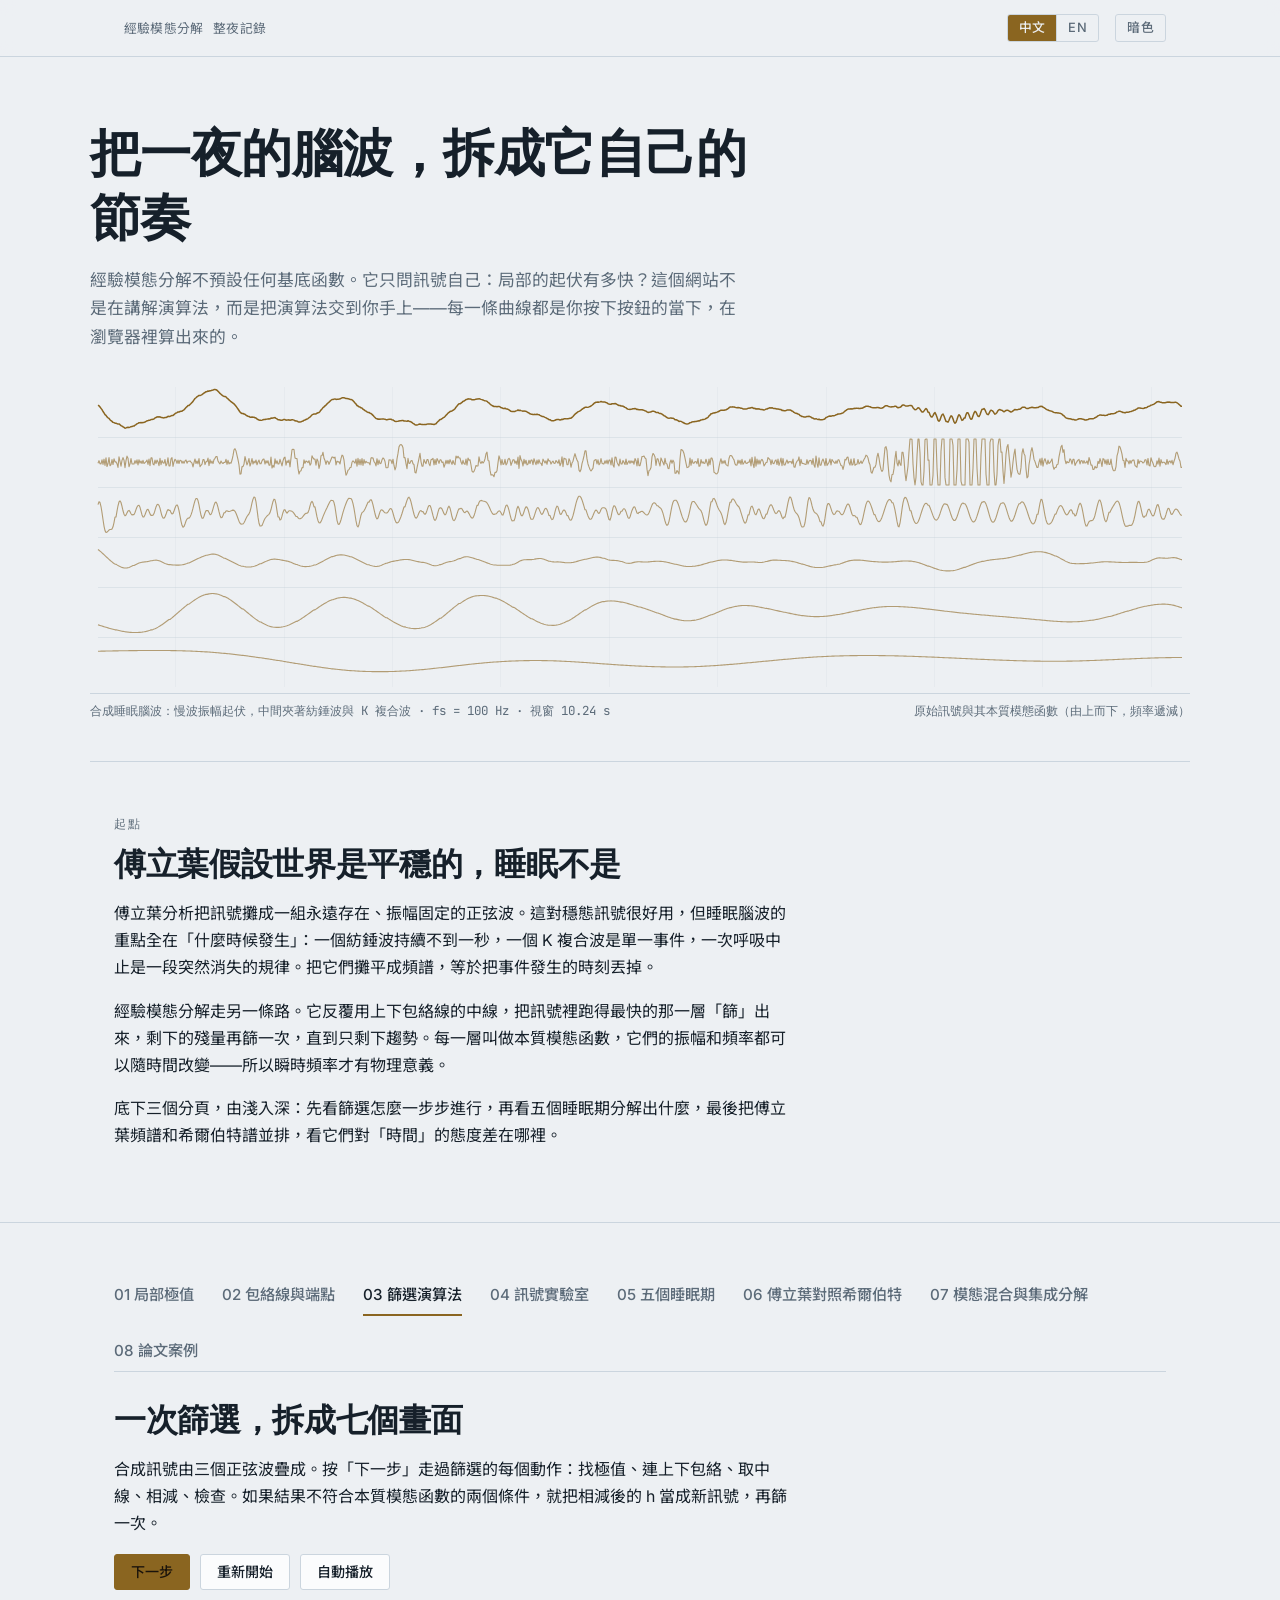
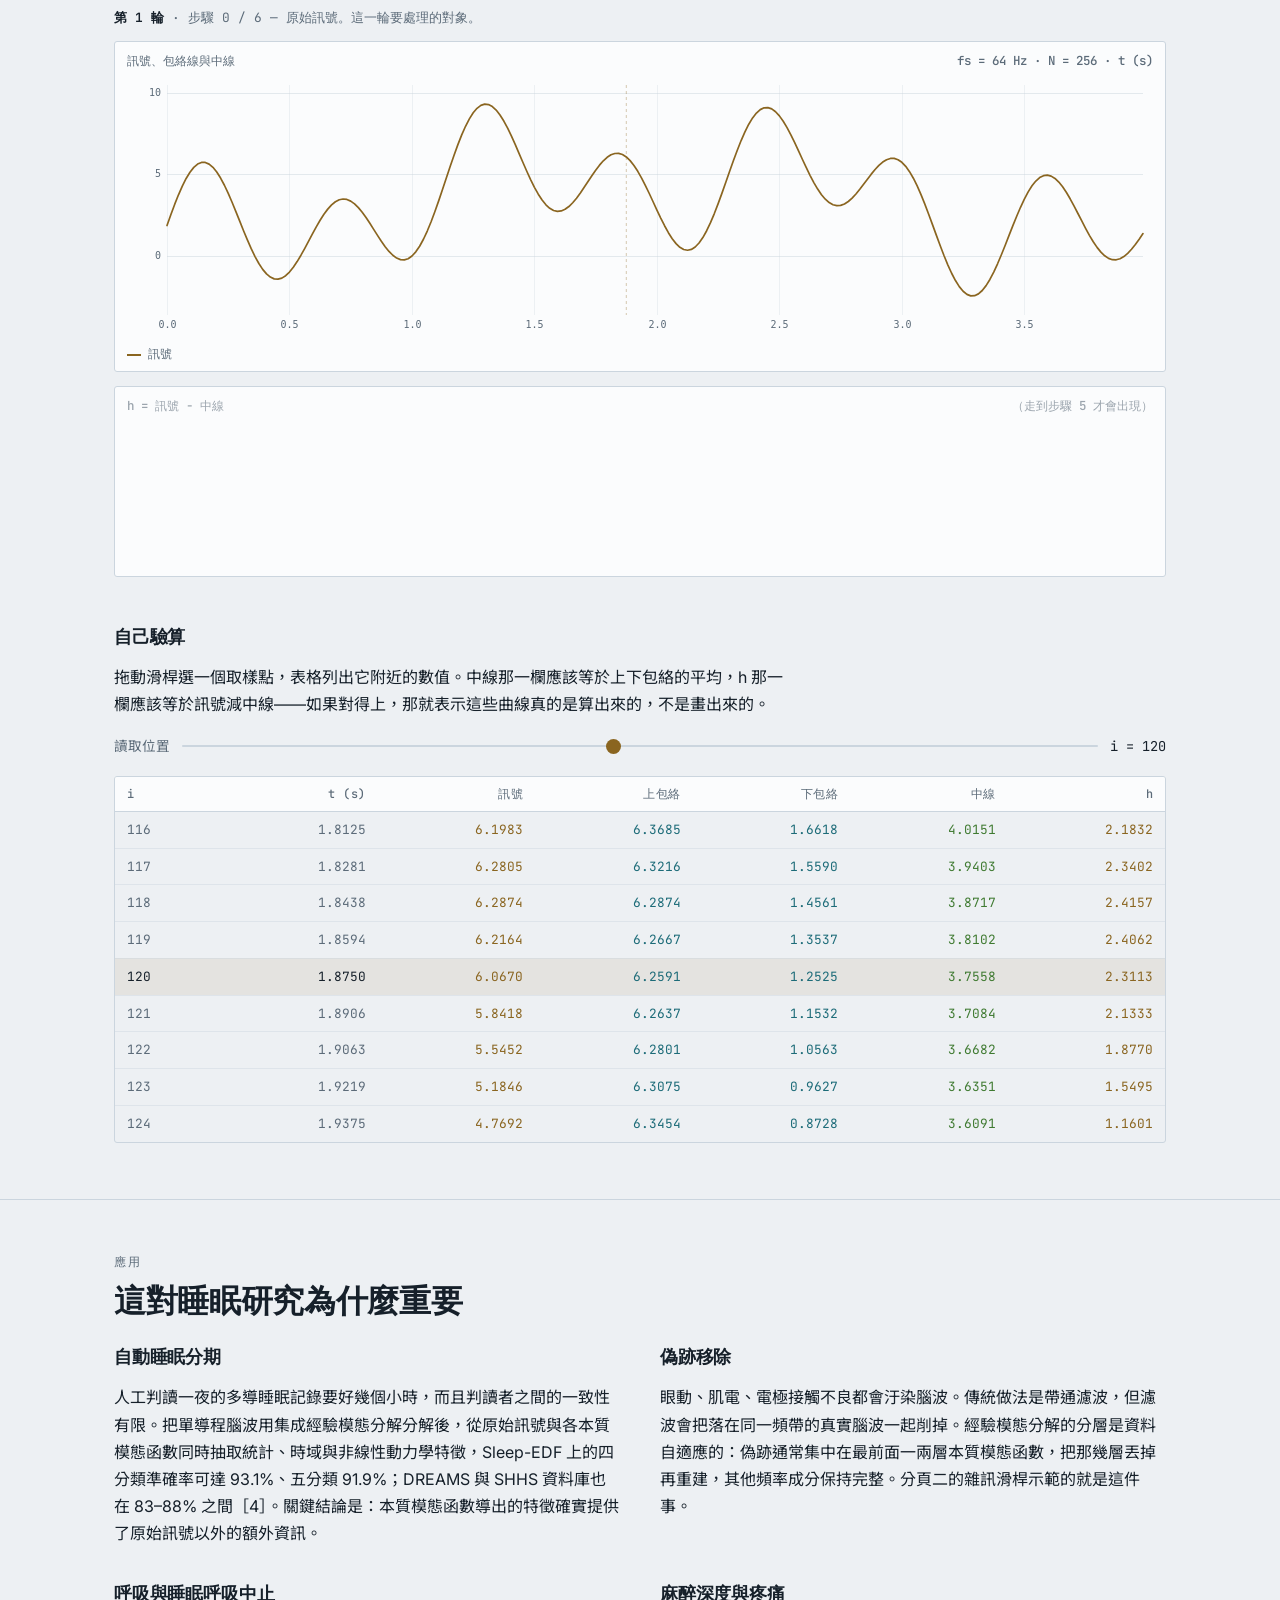
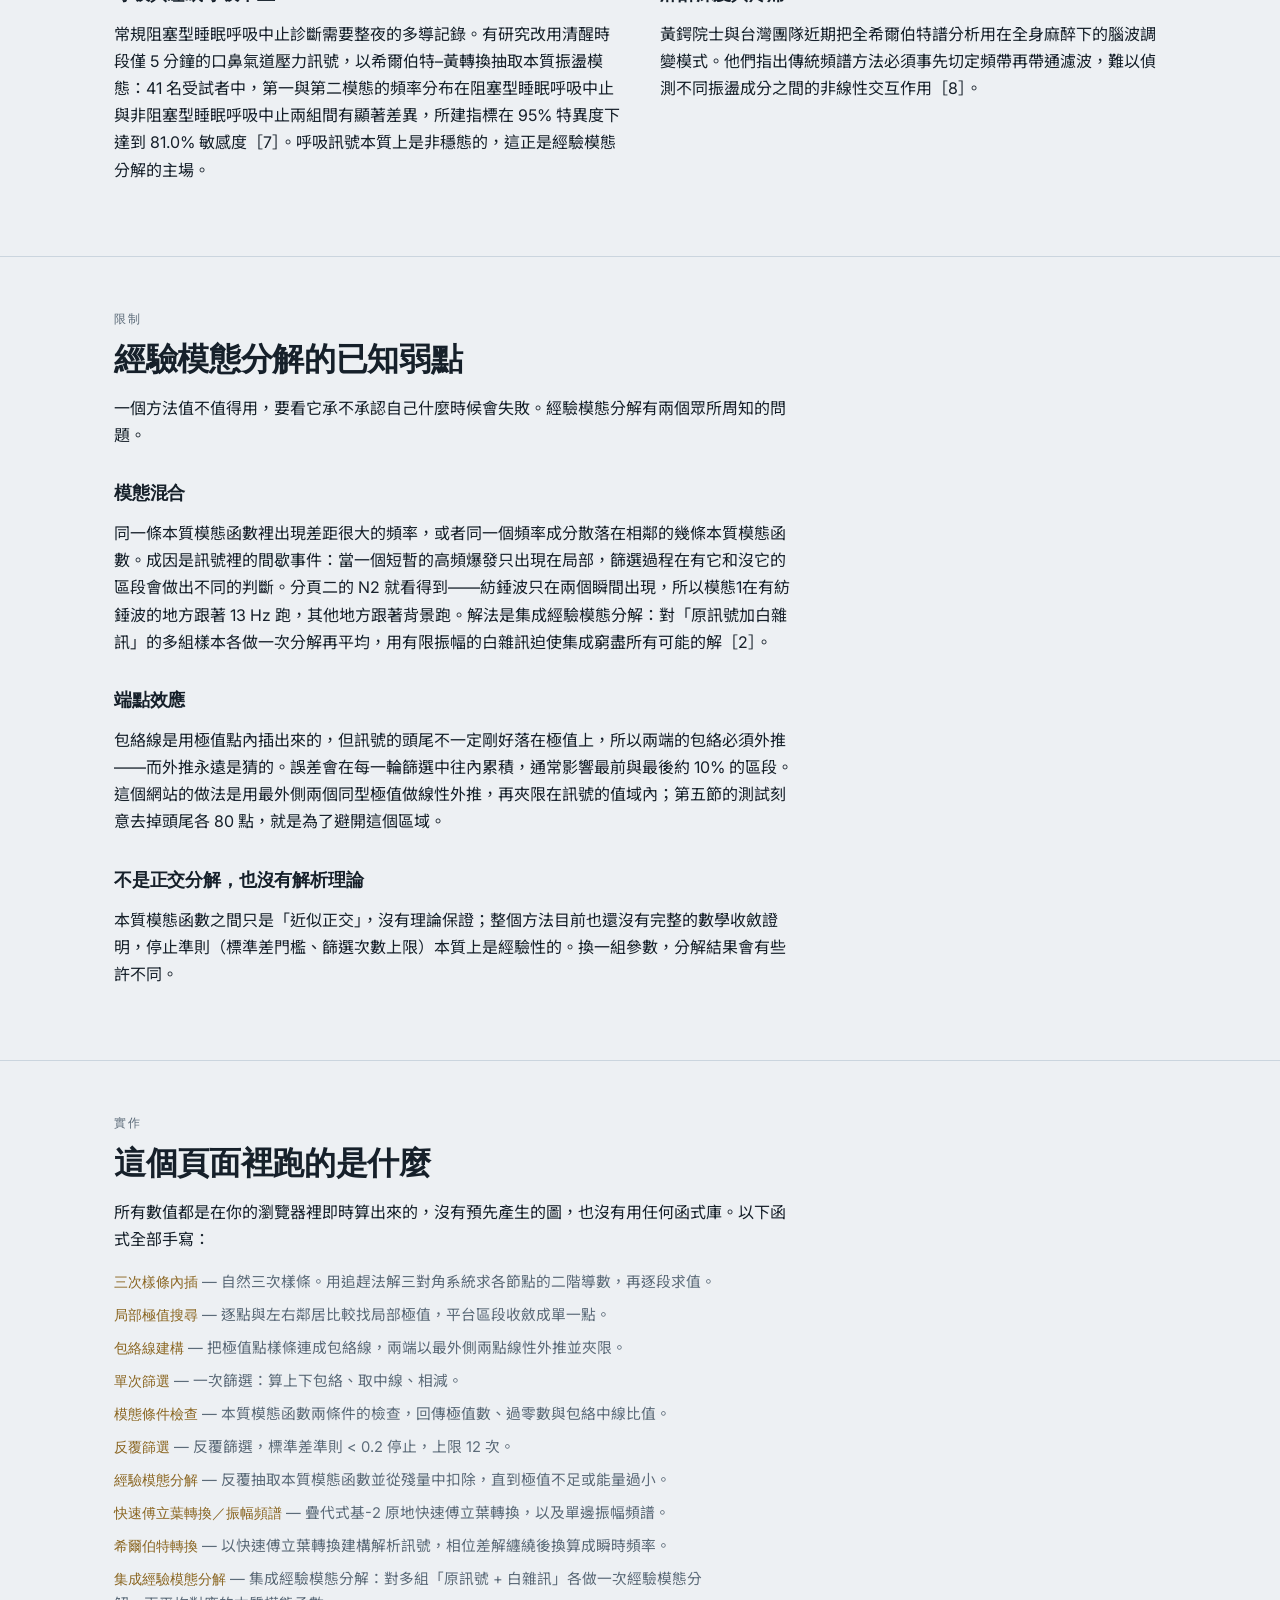
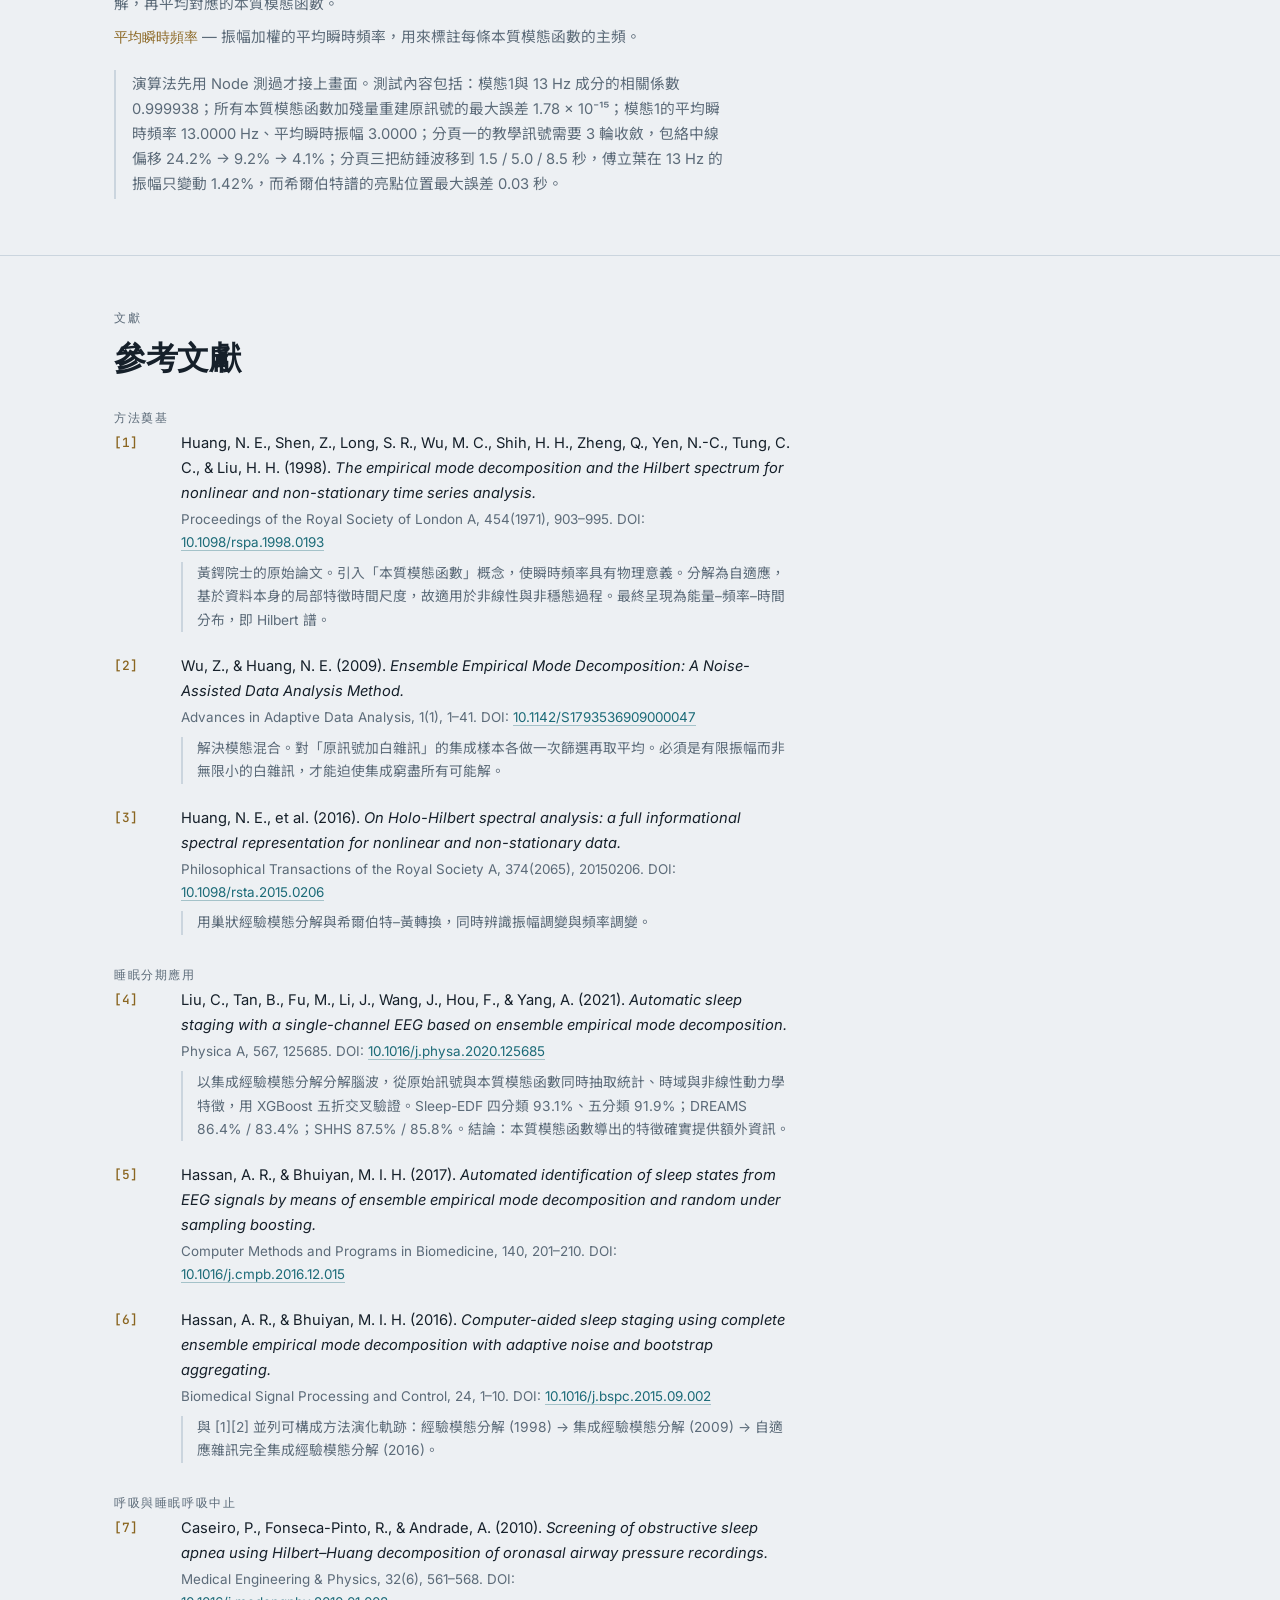
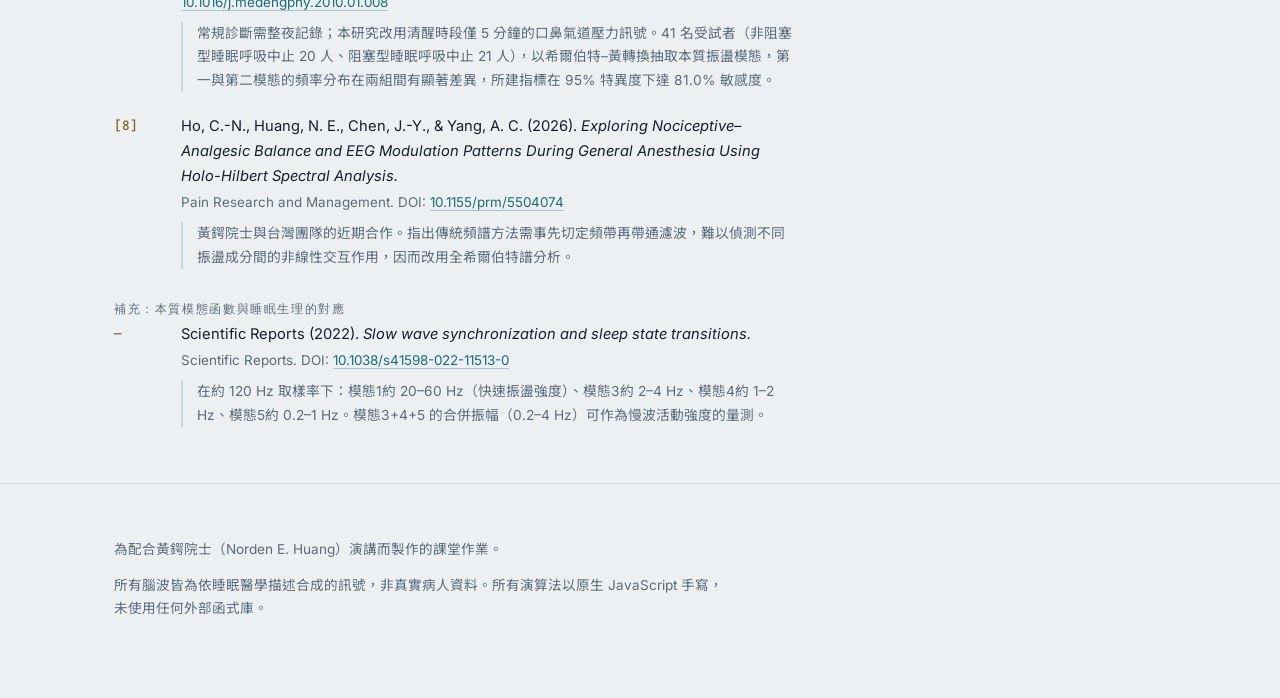
==== commit 4c8b600b: "第 07 章的分頁標籤縮短成「07 模態混合與集成分解」 全名「集成經驗模態分解」在分頁列上太長；內文與按鈕仍用全名， 只有分頁標籤用簡稱。  Co-Authored-By: Claude Opus " ====
--- a/index.html
+++ b/index.html
@@ -416,7 +416,7 @@
         <button class="tab" role="tab" type="button" data-tab="lab" aria-selected="false">04 訊號實驗室</button>
         <button class="tab" role="tab" type="button" data-tab="stage" aria-selected="false">05 五個睡眠期</button>
         <button class="tab" role="tab" type="button" data-tab="spec" aria-selected="false">06 傅立葉 vs 希爾伯特</button>
-        <button class="tab" role="tab" type="button" data-tab="mix" aria-selected="false">07 模態混合與集成經驗模態分解</button>
+        <button class="tab" role="tab" type="button" data-tab="mix" aria-selected="false">07 模態混合與集成分解</button>
         <button class="tab" role="tab" type="button" data-tab="paper" aria-selected="false">08 論文案例</button>
       </div>
 
@@ -2220,7 +2220,7 @@
       tab_lab: '04 訊號實驗室',
       tab_stage: '05 五個睡眠期',
       tab_spec: '06 傅立葉對照希爾伯特',
-      tab_mix: '07 模態混合與集成經驗模態分解',
+      tab_mix: '07 模態混合與集成分解',
       tab_paper: '08 論文案例',
 
       /* ---- 01 局部極值 ---- */
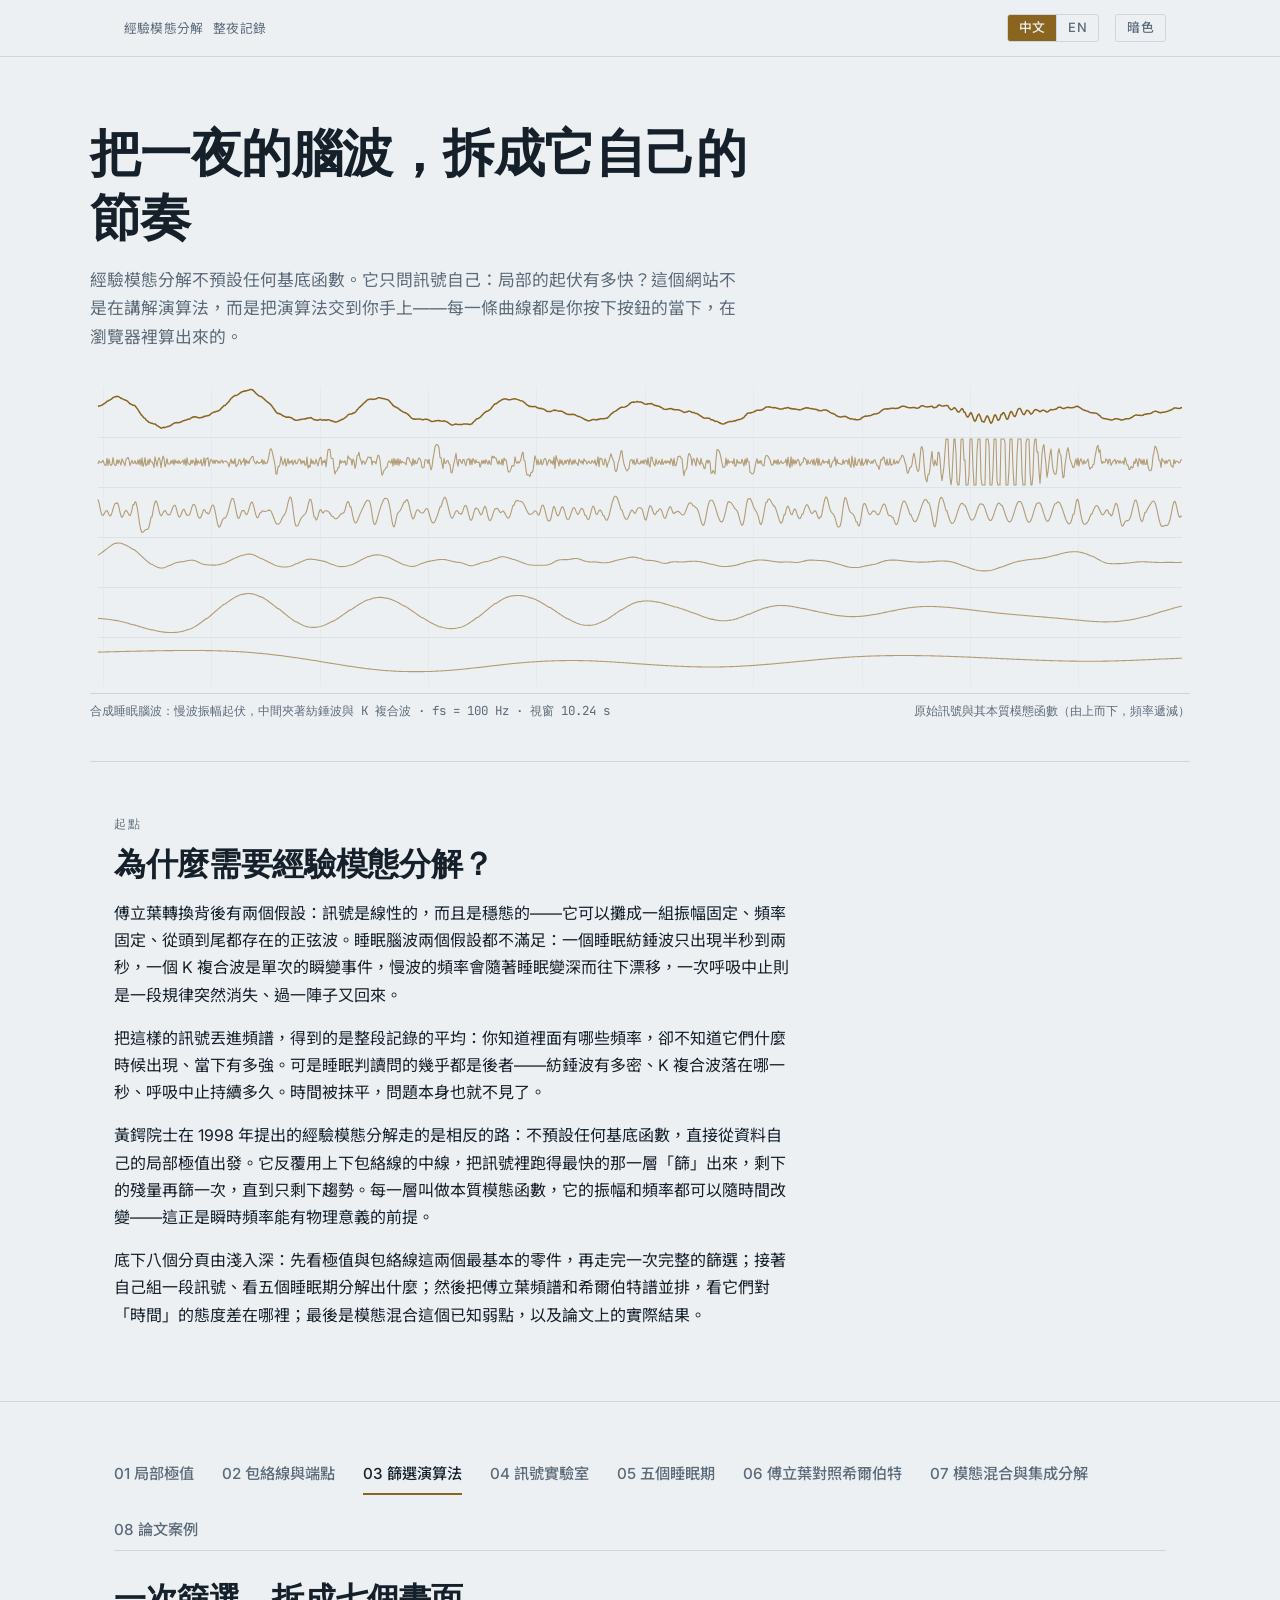
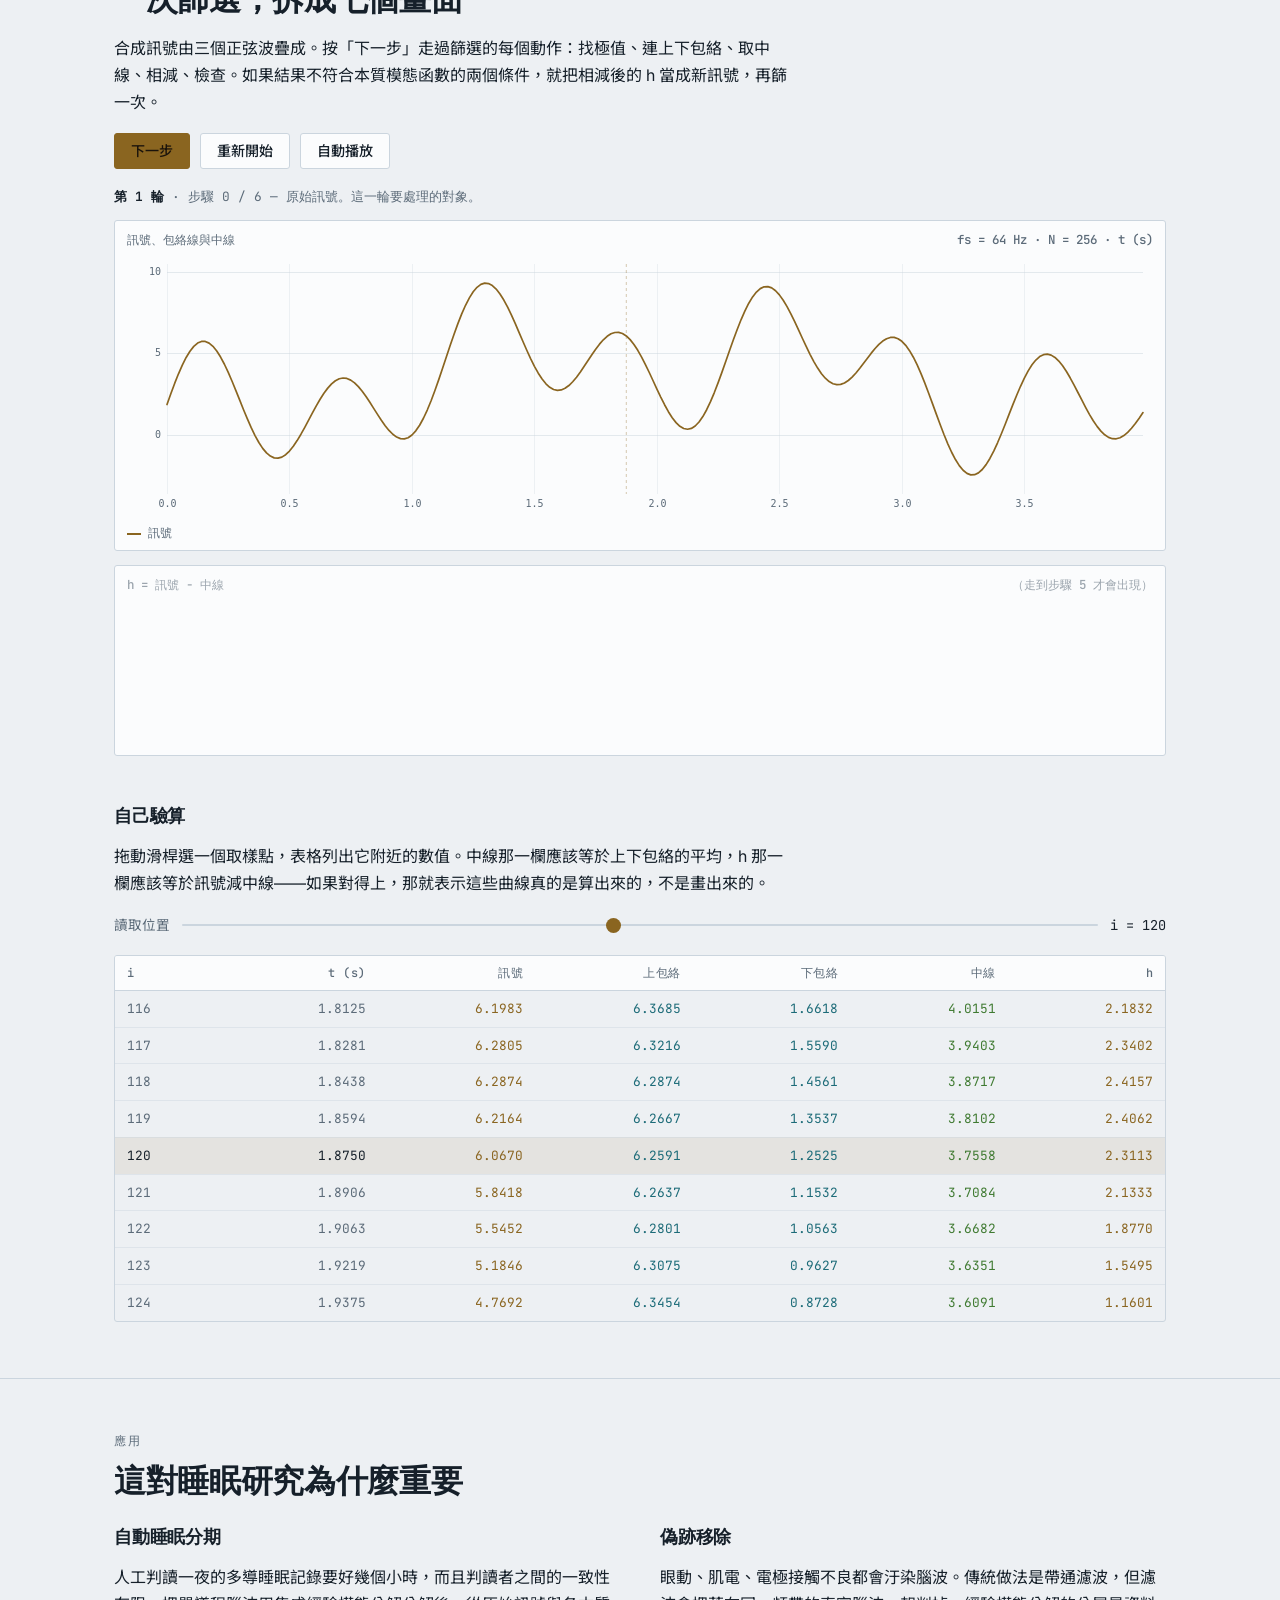
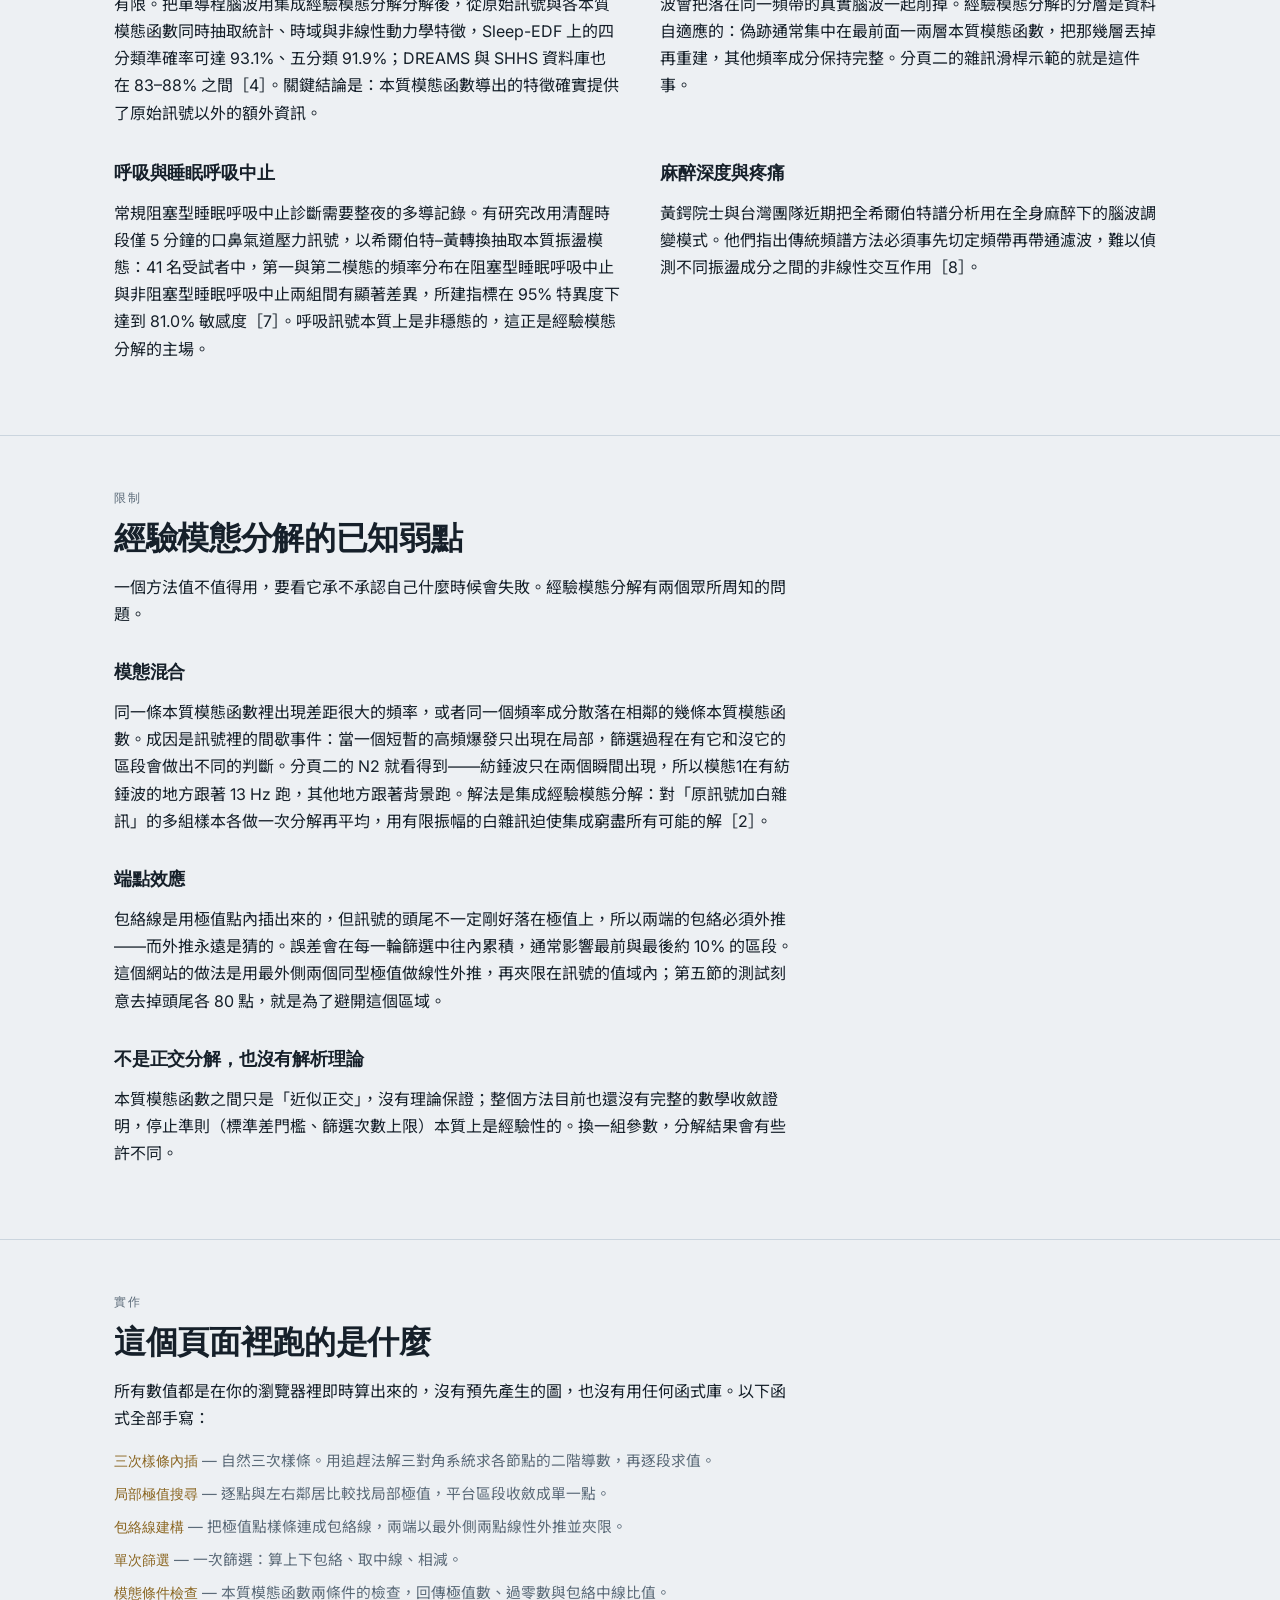
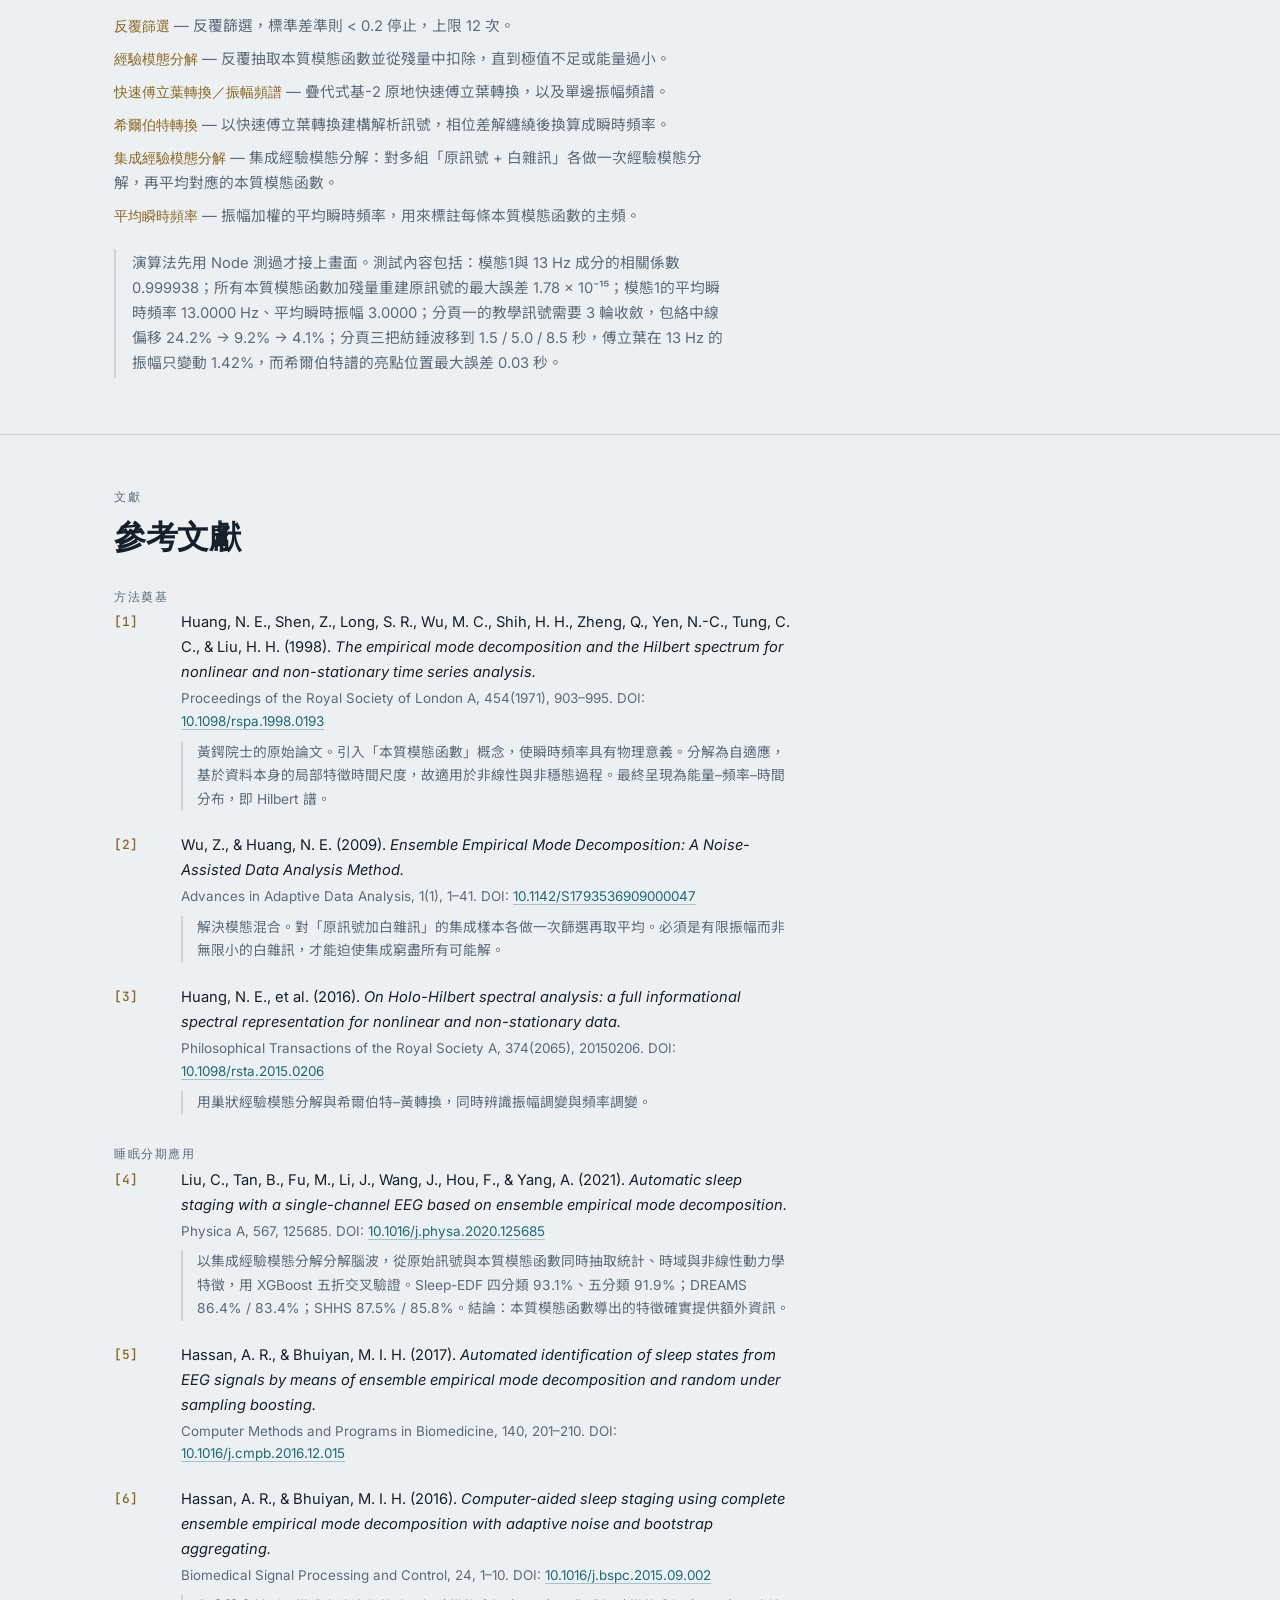
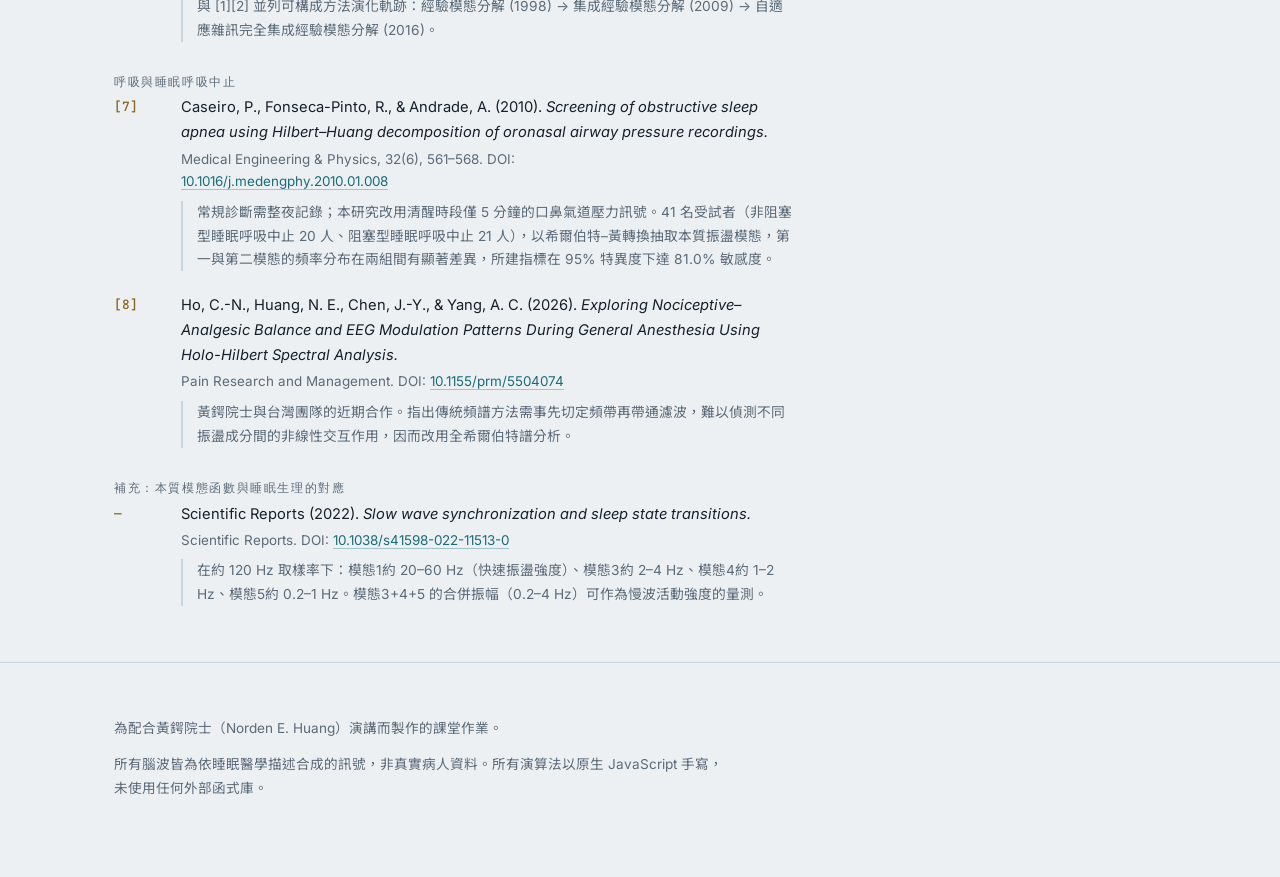
==== commit c7c186d2: "開場改寫成「為什麼需要經驗模態分解？」，並修掉過期的分頁數 原本的開場只說「傅立葉假設世界是平穩的」，沒有點出傅立葉真正的 兩個假設，也沒交代這個方法是誰、什麼時候、為了什麼提出來的。 改成四段：先講" ====
--- a/index.html
+++ b/index.html
@@ -404,6 +404,7 @@
       <p data-i18n="introP1"></p>
       <p data-i18n="introP2"></p>
       <p data-i18n="introP3"></p>
+      <p data-i18n="introP4"></p>
     </div>
   </section>
 
@@ -1748,15 +1749,21 @@
       stripRight: '原始訊號與其本質模態函數（由上而下，頻率遞減）',
 
       introEyebrow: '起點',
-      introTitle: '傅立葉假設世界是平穩的，睡眠不是',
-      introP1: '傅立葉分析把訊號攤成一組永遠存在、振幅固定的正弦波。這對穩態訊號很好用，' +
-               '但睡眠腦波的重點全在「什麼時候發生」：一個紡錘波持續不到一秒，一個 K 複合波是單一事件，' +
-               '一次呼吸中止是一段突然消失的規律。把它們攤平成頻譜，等於把事件發生的時刻丟掉。',
-      introP2: '經驗模態分解走另一條路。它反覆用上下包絡線的中線，把訊號裡跑得最快的那一層「篩」出來，' +
+      introTitle: '為什麼需要經驗模態分解？',
+      introP1: '傅立葉轉換背後有兩個假設：訊號是線性的，而且是穩態的——它可以攤成一組振幅固定、' +
+               '頻率固定、從頭到尾都存在的正弦波。睡眠腦波兩個假設都不滿足：一個睡眠紡錘波只出現半秒到兩秒，' +
+               '一個 K 複合波是單次的瞬變事件，慢波的頻率會隨著睡眠變深而往下漂移，' +
+               '一次呼吸中止則是一段規律突然消失、過一陣子又回來。',
+      introP2: '把這樣的訊號丟進頻譜，得到的是整段記錄的平均：你知道裡面有哪些頻率，' +
+               '卻不知道它們什麼時候出現、當下有多強。可是睡眠判讀問的幾乎都是後者——' +
+               '紡錘波有多密、K 複合波落在哪一秒、呼吸中止持續多久。時間被抹平，問題本身也就不見了。',
+      introP3: '黃鍔院士在 1998 年提出的經驗模態分解走的是相反的路：不預設任何基底函數，' +
+               '直接從資料自己的局部極值出發。它反覆用上下包絡線的中線，把訊號裡跑得最快的那一層「篩」出來，' +
                '剩下的殘量再篩一次，直到只剩下趨勢。每一層叫做本質模態函數，' +
-               '它們的振幅和頻率都可以隨時間改變——所以瞬時頻率才有物理意義。',
-      introP3: '底下三個分頁，由淺入深：先看篩選怎麼一步步進行，再看五個睡眠期分解出什麼，' +
-               '最後把傅立葉頻譜和希爾伯特譜並排，看它們對「時間」的態度差在哪裡。',
+               '它的振幅和頻率都可以隨時間改變——這正是瞬時頻率能有物理意義的前提。',
+      introP4: '底下八個分頁由淺入深：先看極值與包絡線這兩個最基本的零件，再走完一次完整的篩選；' +
+               '接著自己組一段訊號、看五個睡眠期分解出什麼；然後把傅立葉頻譜和希爾伯特譜並排，' +
+               '看它們對「時間」的態度差在哪裡；最後是模態混合這個已知弱點，以及論文上的實際結果。',
 
       t1: '一、篩選演算法',
       t2: '二、五個睡眠期',
@@ -1952,18 +1959,25 @@
       stripRight: 'Signal and its intrinsic mode functions, fastest at the top',
 
       introEyebrow: 'Starting point',
-      introTitle: 'Fourier assumes a stationary world. Sleep is not one.',
-      introP1: 'Fourier analysis spreads a signal into sinusoids that are present forever at a fixed amplitude. ' +
-               'That is fine for stationary data, but everything interesting about sleep EEG is a question of when: ' +
-               'a spindle lasts under a second, a K-complex is a single event, an apnoea is a rhythm that suddenly stops. ' +
-               'Flatten those into a spectrum and you throw away the moment they happened.',
-      introP2: 'EMD takes another route. It repeatedly sifts out the fastest layer of the signal using the mean of the ' +
-               'upper and lower envelopes, then sifts the remainder again, until only a trend is left. Each layer is an ' +
-               'intrinsic mode function, and both its amplitude and its frequency may vary with time — which is exactly ' +
-               'what makes an instantaneous frequency physically meaningful.',
-      introP3: 'The three tabs below go from the mechanism outward: first how one sifting pass actually proceeds, ' +
-               'then what five sleep stages decompose into, and finally the Fourier spectrum and the Hilbert spectrum ' +
-               'side by side, so you can watch them disagree about time.',
+      introTitle: 'Why empirical mode decomposition?',
+      introP1: 'The Fourier transform rests on two assumptions: that the signal is linear, and that it is stationary — ' +
+               'that it can be spread into sinusoids of fixed amplitude and fixed frequency, present from beginning to end. ' +
+               'Sleep EEG satisfies neither. A spindle lasts between half a second and two seconds, a K-complex is a ' +
+               'single transient, the slow waves drift downward in frequency as sleep deepens, and an apnoea is a rhythm ' +
+               'that stops and then returns.',
+      introP2: 'Put a signal like that through a spectrum and what comes back is an average over the whole recording: ' +
+               'you learn which frequencies are present, but not when they appeared or how strong they were at that moment. ' +
+               'Almost every question in sleep scoring is the second kind — how dense the spindles are, which second the ' +
+               'K-complex falls on, how long the apnoea lasted. Flatten time and the question itself disappears.',
+      introP3: 'The empirical mode decomposition Norden E. Huang proposed in 1998 goes the other way: it assumes no basis ' +
+               'functions at all and starts from the local extrema of the data itself. It repeatedly sifts out the fastest ' +
+               'layer using the mean of the upper and lower envelopes, then sifts the remainder again, until only a trend ' +
+               'is left. Each layer is an intrinsic mode function, and both its amplitude and its frequency may vary with ' +
+               'time — which is what lets an instantaneous frequency mean anything physical.',
+      introP4: 'The eight tabs below work outward from the mechanism: first extrema and envelopes, the two smallest parts, ' +
+               'then one full sifting pass step by step; then a signal you build yourself, and what five sleep stages ' +
+               'decompose into; then the Fourier and Hilbert spectra side by side, so you can watch them disagree about ' +
+               'time; and finally mode mixing, the known weak point, together with what the papers actually report.',
 
       t1: '1 · The sifting algorithm',
       t2: '2 · Five sleep stages',
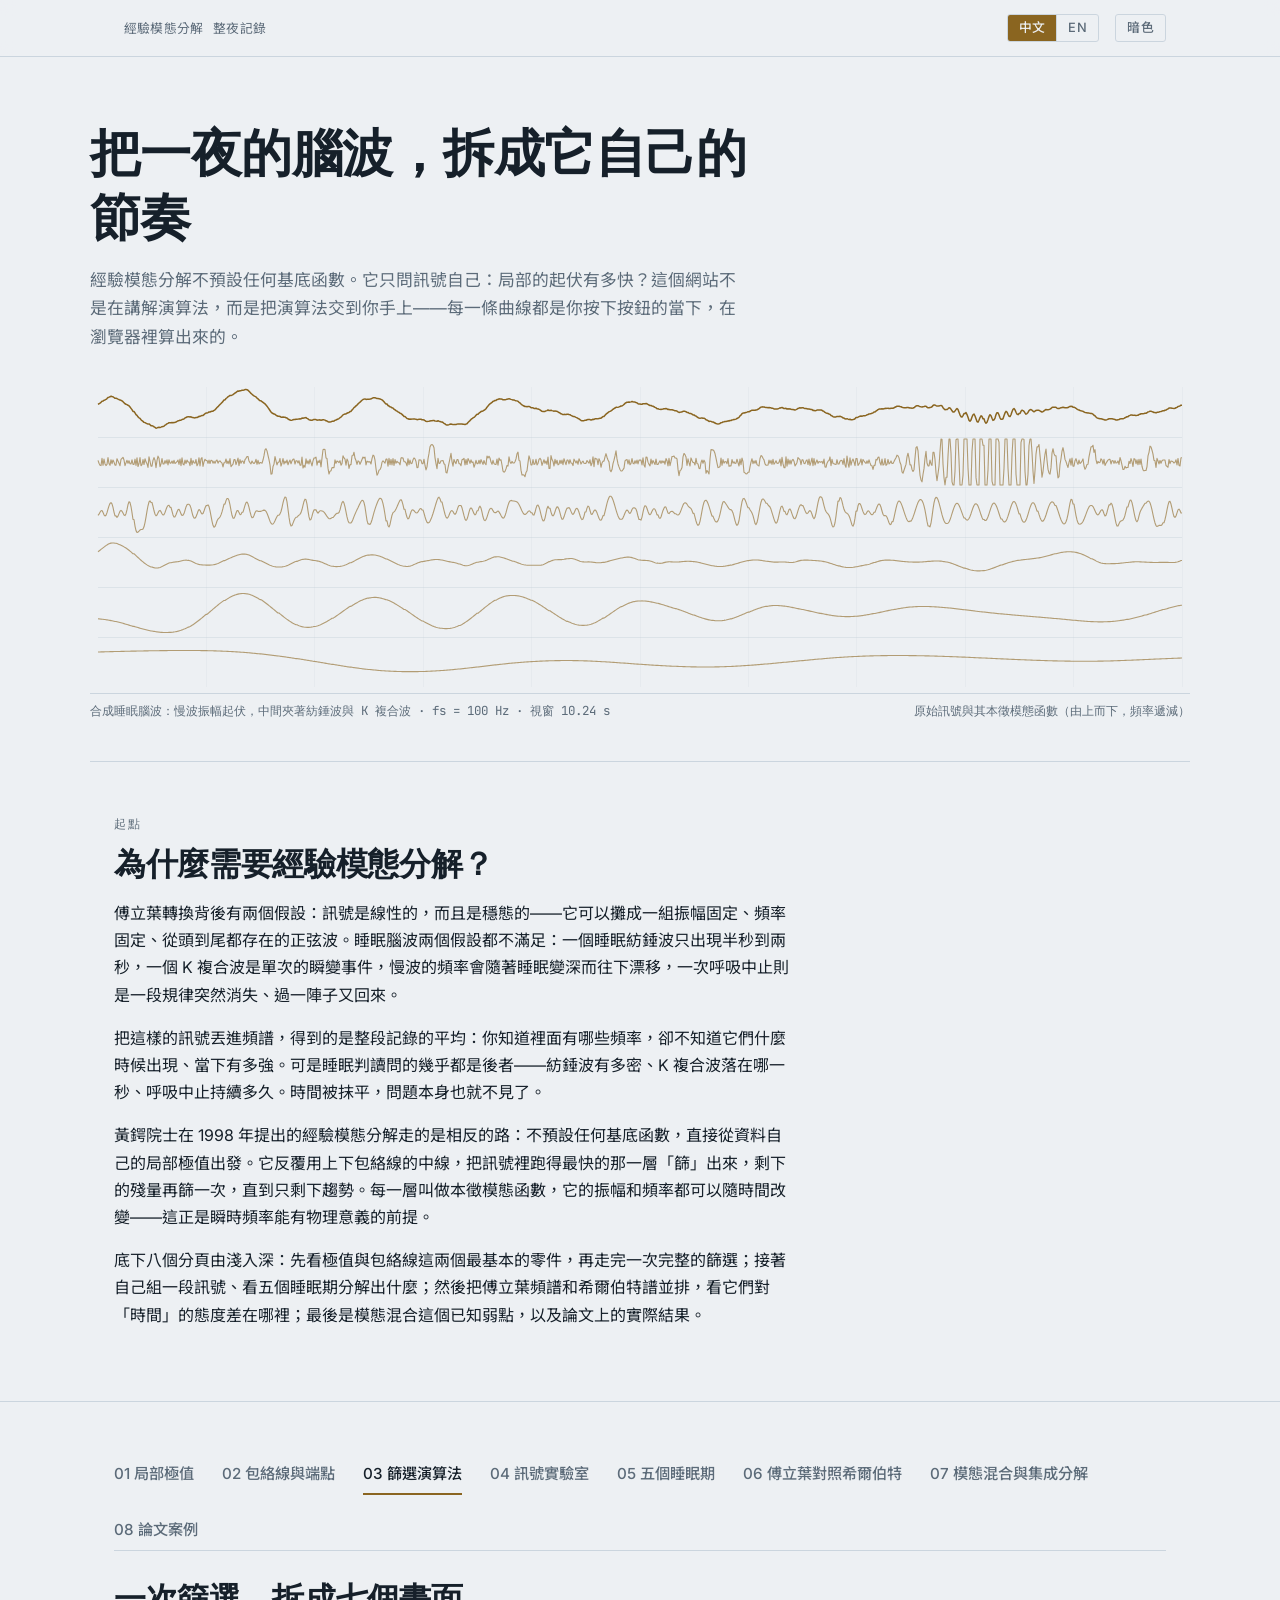
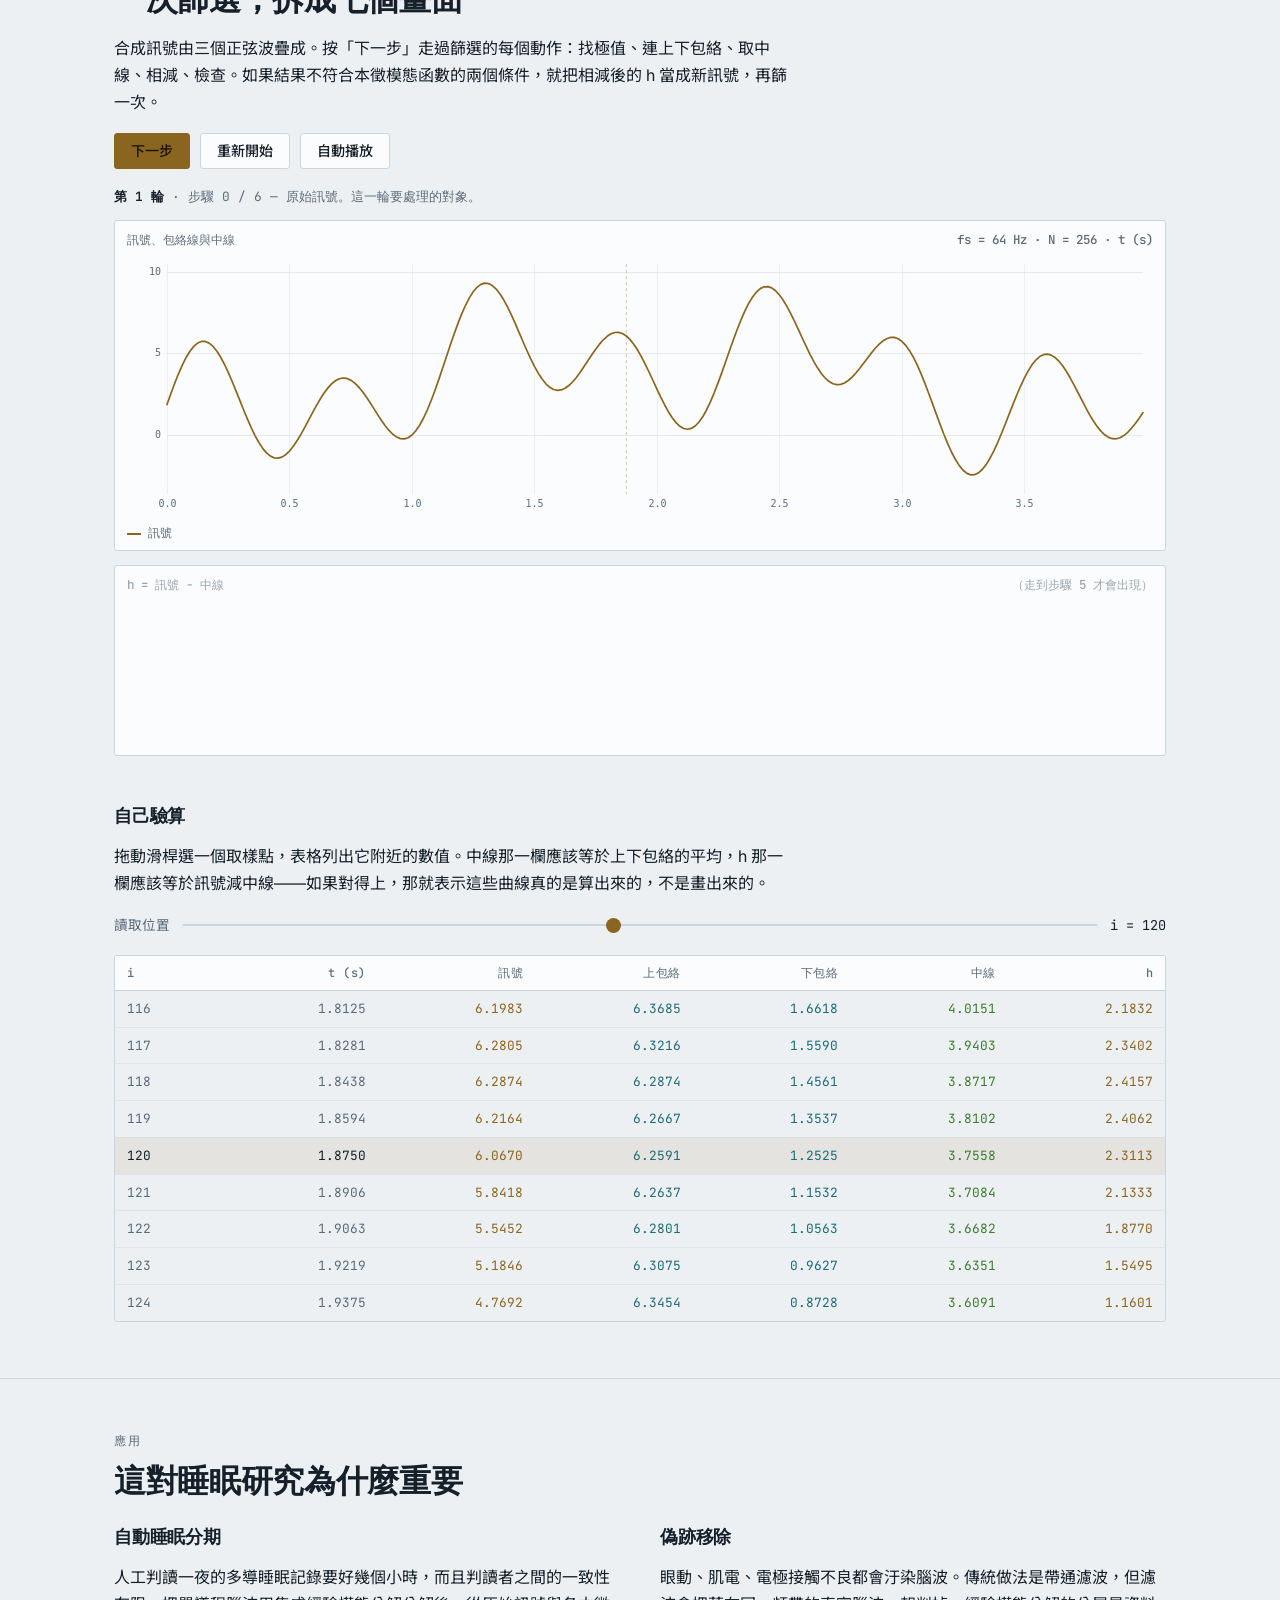
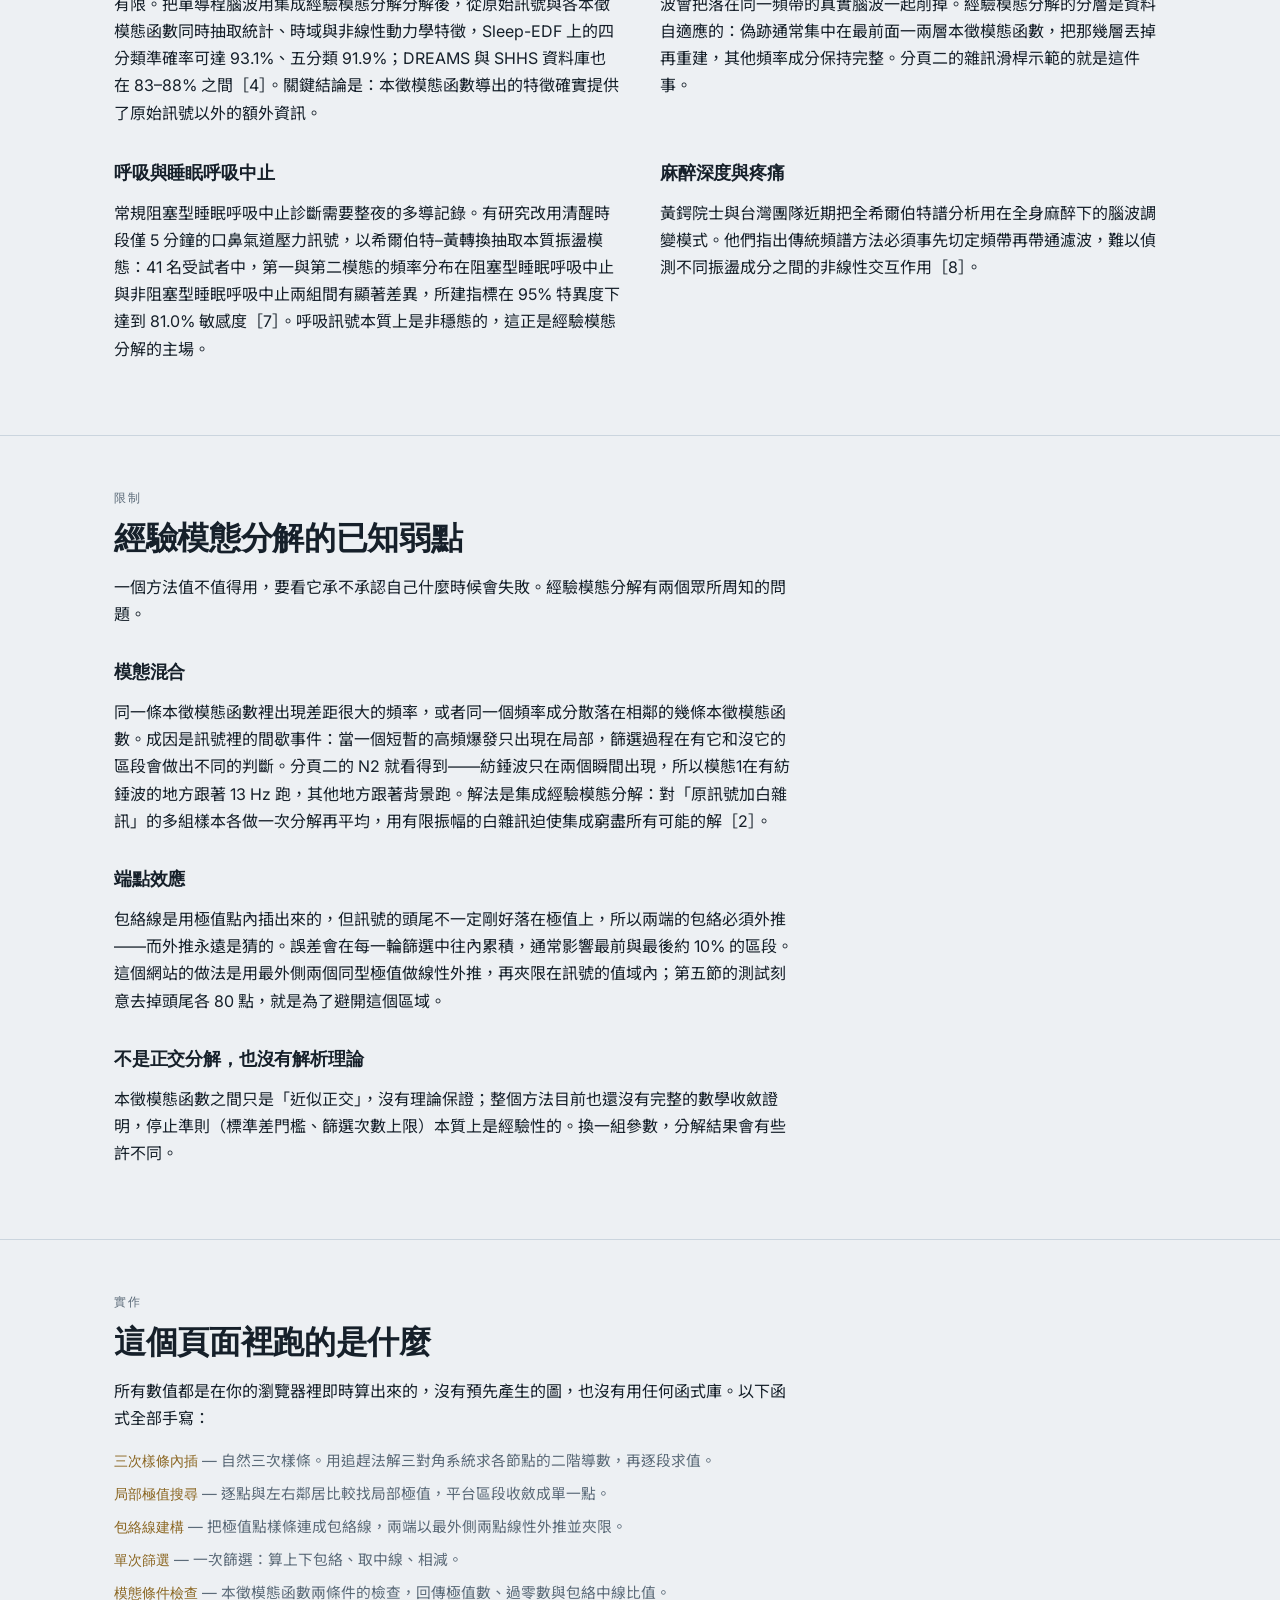
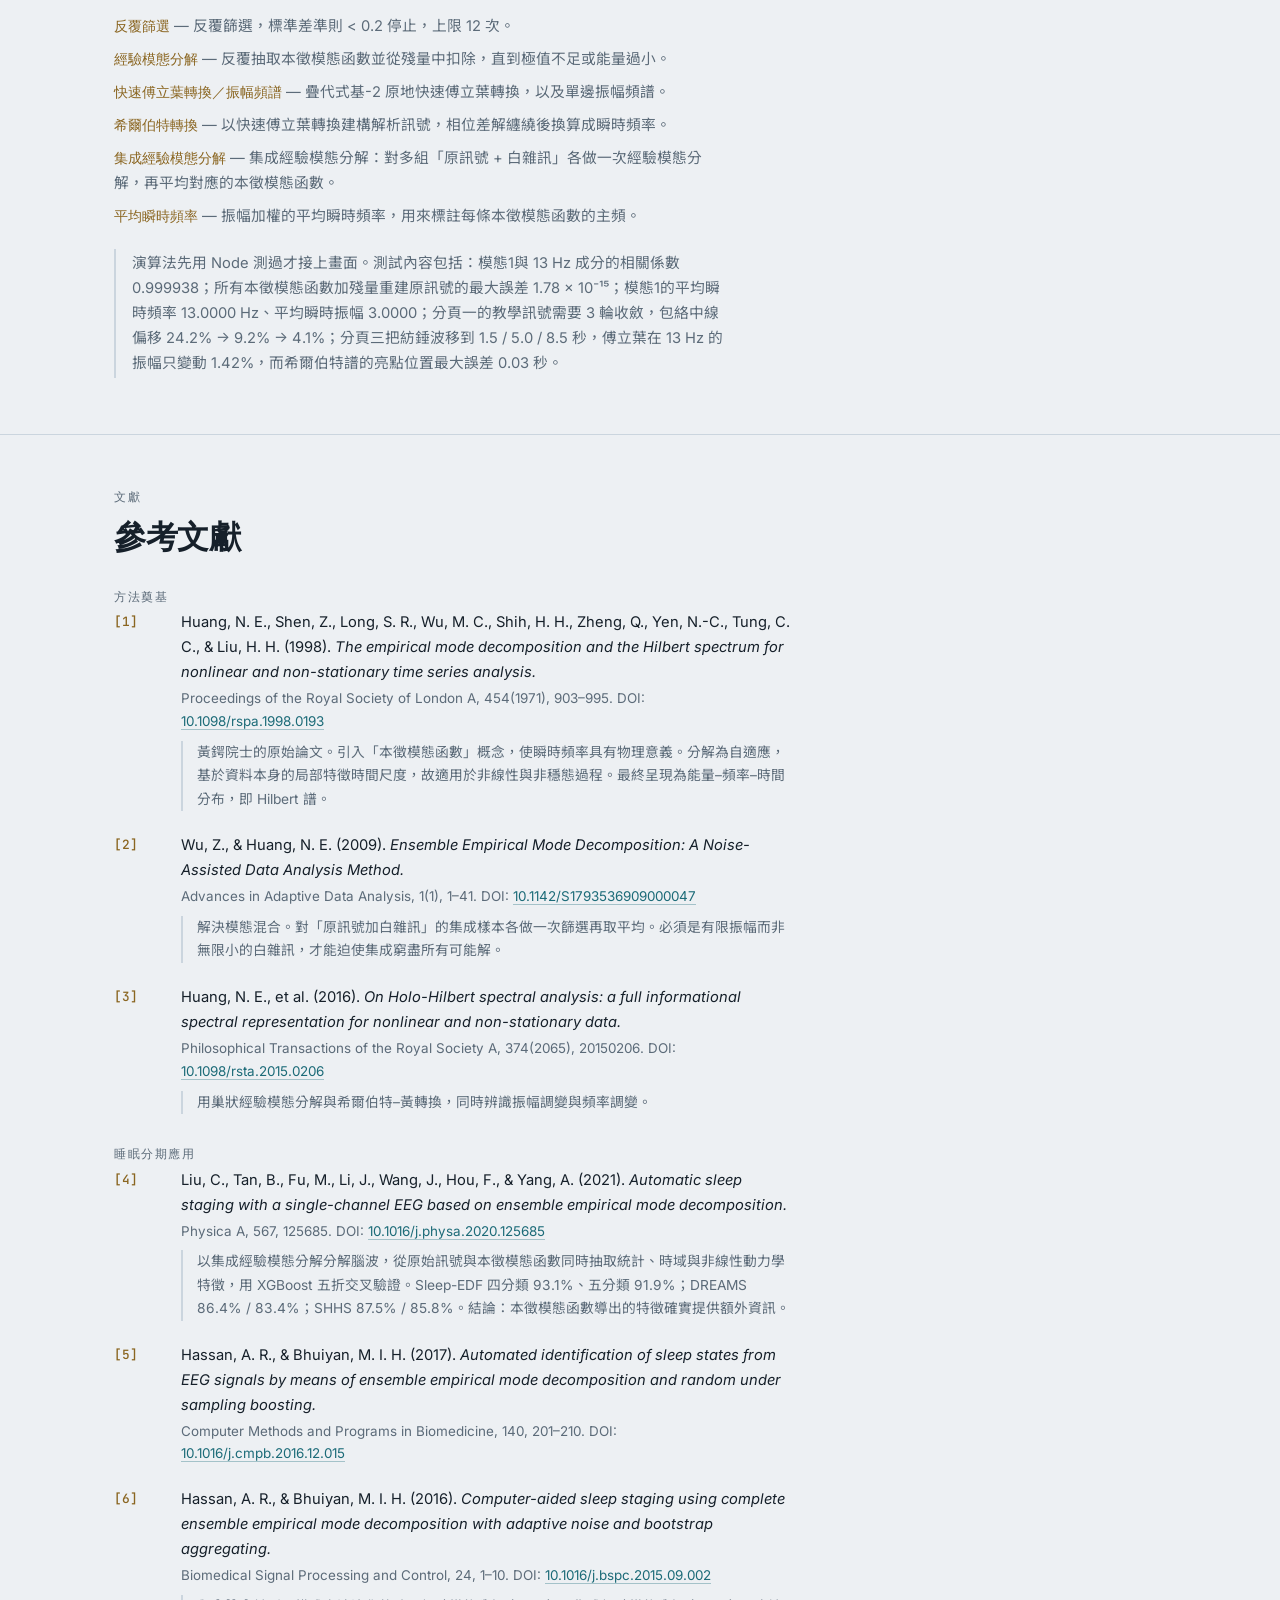
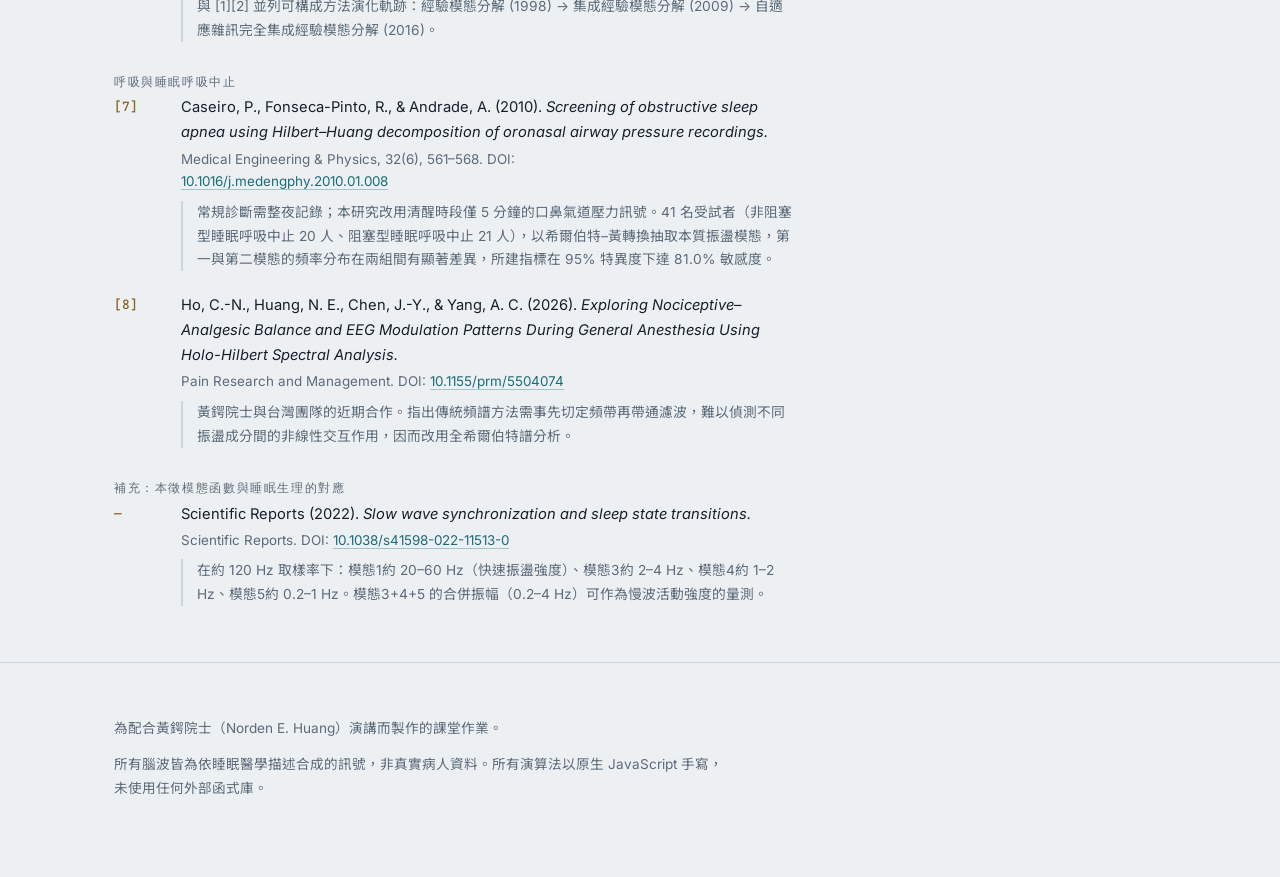
==== commit ba367b12: "IMF 的中譯統一改成「本徵模態函數」 「本徵」對應 eigen- 的語感，也是中文文獻較常見的譯法。 站上 34 處與 PROMPT.md 的 1 處一併換掉，英文版不動。  Co-Authored" ====
--- a/index.html
+++ b/index.html
@@ -1746,7 +1746,7 @@
       heroLede: '經驗模態分解不預設任何基底函數。它只問訊號自己：局部的起伏有多快？' +
                 '這個網站不是在講解演算法，而是把演算法交到你手上——每一條曲線都是你按下按鈕的當下，在瀏覽器裡算出來的。',
       stripLeft: '合成睡眠腦波：慢波振幅起伏，中間夾著紡錘波與 K 複合波 · fs = 100 Hz · 視窗 10.24 s',
-      stripRight: '原始訊號與其本質模態函數（由上而下，頻率遞減）',
+      stripRight: '原始訊號與其本徵模態函數（由上而下，頻率遞減）',
 
       introEyebrow: '起點',
       introTitle: '為什麼需要經驗模態分解？',
@@ -1759,7 +1759,7 @@
                '紡錘波有多密、K 複合波落在哪一秒、呼吸中止持續多久。時間被抹平，問題本身也就不見了。',
       introP3: '黃鍔院士在 1998 年提出的經驗模態分解走的是相反的路：不預設任何基底函數，' +
                '直接從資料自己的局部極值出發。它反覆用上下包絡線的中線，把訊號裡跑得最快的那一層「篩」出來，' +
-               '剩下的殘量再篩一次，直到只剩下趨勢。每一層叫做本質模態函數，' +
+               '剩下的殘量再篩一次，直到只剩下趨勢。每一層叫做本徵模態函數，' +
                '它的振幅和頻率都可以隨時間改變——這正是瞬時頻率能有物理意義的前提。',
       introP4: '底下八個分頁由淺入深：先看極值與包絡線這兩個最基本的零件，再走完一次完整的篩選；' +
                '接著自己組一段訊號、看五個睡眠期分解出什麼；然後把傅立葉頻譜和希爾伯特譜並排，' +
@@ -1772,7 +1772,7 @@
       /* ---- tab 1 ---- */
       p1Title: '一次篩選，拆成七個畫面',
       p1Intro: '合成訊號由三個正弦波疊成。按「下一步」走過篩選的每個動作：找極值、連上下包絡、取中線、相減、檢查。' +
-               '如果結果不符合本質模態函數的兩個條件，就把相減後的 h 當成新訊號，再篩一次。',
+               '如果結果不符合本徵模態函數的兩個條件，就把相減後的 h 當成新訊號，再篩一次。',
       p1Next: '下一步',
       p1Reset: '重新開始',
       p1Round: '第 %1 輪',
@@ -1784,7 +1784,7 @@
         '同樣把極小值連成下包絡線。訊號被夾在兩條包絡線之間。',
         '中線 m = (上包絡 + 下包絡) / 2。這條線代表訊號的局部平均趨勢。',
         'h = 訊號 − 中線。把局部趨勢扣掉之後，剩下的就是跑得最快的那一層。',
-        '檢查 h 是否滿足本質模態函數的兩個條件。'
+        '檢查 h 是否滿足本徵模態函數的兩個條件。'
       ],
       p1SigTitle: '訊號、包絡線與中線',
       p1HTitle: 'h = 訊號 − 中線',
@@ -1798,8 +1798,8 @@
       c2Name: '包絡中線的最大絕對值 / 訊號振幅 < 5%',
       c1Val: '極值 %1 個，過零 %2 次，差 %3',
       c2Val: '%1%',
-      verdictOk: 'h 是一個本質模態函數。這一層抽出來了，剩下的殘量會回到步驟 0 繼續分解。',
-      verdictNo: 'h 還不是本質模態函數。把 h 當作新訊號，回到步驟 1 再篩一次。',
+      verdictOk: 'h 是一個本徵模態函數。這一層抽出來了，剩下的殘量會回到步驟 0 繼續分解。',
+      verdictNo: 'h 還不是本徵模態函數。把 h 當作新訊號，回到步驟 1 再篩一次。',
 
       tableTitle: '自己驗算',
       tableIntro: '拖動滑桿選一個取樣點，表格列出它附近的數值。' +
@@ -1811,8 +1811,8 @@
       /* ---- tab 2 ---- */
       p2Title: '五個睡眠期分解出什麼',
       p2Intro: '依睡眠醫學的描述合成五段 10.24 秒的腦波，然後對每一段做完整的經驗模態分解。' +
-               '每條本質模態函數左邊標出主頻、峰值振幅與對應的腦波頻帶。主頻取的是「振幅加權的平均瞬時頻率」' +
-               '（由希爾伯特轉換算出），不是過零率——過零率對間歇性的本質模態函數會嚴重高估，' +
+               '每條本徵模態函數左邊標出主頻、峰值振幅與對應的腦波頻帶。主頻取的是「振幅加權的平均瞬時頻率」' +
+               '（由希爾伯特轉換算出），不是過零率——過零率對間歇性的本徵模態函數會嚴重高估，' +
                '第 07 章有一個 12 Hz 的爆發被過零率讀成 25 Hz 的例子。',
       p2Noise: '加入雜訊',
       p2NoiseUnit: 'µV',
@@ -1858,12 +1858,12 @@
       whyTitle: '這對睡眠研究為什麼重要',
       why1Title: '自動睡眠分期',
       why1: '人工判讀一夜的多導睡眠記錄要好幾個小時，而且判讀者之間的一致性有限。' +
-            '把單導程腦波用集成經驗模態分解分解後，從原始訊號與各本質模態函數同時抽取統計、時域與非線性動力學特徵，' +
+            '把單導程腦波用集成經驗模態分解分解後，從原始訊號與各本徵模態函數同時抽取統計、時域與非線性動力學特徵，' +
             'Sleep-EDF 上的四分類準確率可達 93.1%、五分類 91.9%；DREAMS 與 SHHS 資料庫也在 83–88% 之間［4］。' +
-            '關鍵結論是：本質模態函數導出的特徵確實提供了原始訊號以外的額外資訊。',
+            '關鍵結論是：本徵模態函數導出的特徵確實提供了原始訊號以外的額外資訊。',
       why2Title: '偽跡移除',
       why2: '眼動、肌電、電極接觸不良都會汙染腦波。傳統做法是帶通濾波，但濾波會把落在同一頻帶的真實腦波一起削掉。' +
-            '經驗模態分解的分層是資料自適應的：偽跡通常集中在最前面一兩層本質模態函數，把那幾層丟掉再重建，' +
+            '經驗模態分解的分層是資料自適應的：偽跡通常集中在最前面一兩層本徵模態函數，把那幾層丟掉再重建，' +
             '其他頻率成分保持完整。分頁二的雜訊滑桿示範的就是這件事。',
       why3Title: '呼吸與睡眠呼吸中止',
       why3: '常規阻塞型睡眠呼吸中止診斷需要整夜的多導記錄。有研究改用清醒時段僅 5 分鐘的口鼻氣道壓力訊號，' +
@@ -1879,7 +1879,7 @@
       limTitle: '經驗模態分解的已知弱點',
       limIntro: '一個方法值不值得用，要看它承不承認自己什麼時候會失敗。經驗模態分解有兩個眾所周知的問題。',
       lim1Title: '模態混合',
-      lim1: '同一條本質模態函數裡出現差距很大的頻率，或者同一個頻率成分散落在相鄰的幾條本質模態函數。' +
+      lim1: '同一條本徵模態函數裡出現差距很大的頻率，或者同一個頻率成分散落在相鄰的幾條本徵模態函數。' +
             '成因是訊號裡的間歇事件：當一個短暫的高頻爆發只出現在局部，篩選過程在有它和沒它的區段會做出不同的判斷。' +
             '分頁二的 N2 就看得到——紡錘波只在兩個瞬間出現，所以模態1在有紡錘波的地方跟著 13 Hz 跑，' +
             '其他地方跟著背景跑。解法是集成經驗模態分解：對「原訊號加白雜訊」的多組樣本各做一次分解再平均，' +
@@ -1890,7 +1890,7 @@
             '通常影響最前與最後約 10% 的區段。這個網站的做法是用最外側兩個同型極值做線性外推，' +
             '再夾限在訊號的值域內；第五節的測試刻意去掉頭尾各 80 點，就是為了避開這個區域。',
       lim3Title: '不是正交分解，也沒有解析理論',
-      lim3: '本質模態函數之間只是「近似正交」，沒有理論保證；整個方法目前也還沒有完整的數學收斂證明，' +
+      lim3: '本徵模態函數之間只是「近似正交」，沒有理論保證；整個方法目前也還沒有完整的數學收斂證明，' +
             '停止準則（標準差門檻、篩選次數上限）本質上是經驗性的。換一組參數，分解結果會有些許不同。',
 
       /* ---- implementation ---- */
@@ -1903,16 +1903,16 @@
         ['局部極值搜尋', '逐點與左右鄰居比較找局部極值，平台區段收斂成單一點。'],
         ['包絡線建構', '把極值點樣條連成包絡線，兩端以最外側兩點線性外推並夾限。'],
         ['單次篩選', '一次篩選：算上下包絡、取中線、相減。'],
-        ['模態條件檢查', '本質模態函數兩條件的檢查，回傳極值數、過零數與包絡中線比值。'],
+        ['模態條件檢查', '本徵模態函數兩條件的檢查，回傳極值數、過零數與包絡中線比值。'],
         ['反覆篩選', '反覆篩選，標準差準則 < 0.2 停止，上限 12 次。'],
-        ['經驗模態分解', '反覆抽取本質模態函數並從殘量中扣除，直到極值不足或能量過小。'],
+        ['經驗模態分解', '反覆抽取本徵模態函數並從殘量中扣除，直到極值不足或能量過小。'],
         ['快速傅立葉轉換／振幅頻譜', '疊代式基-2 原地快速傅立葉轉換，以及單邊振幅頻譜。'],
         ['希爾伯特轉換', '以快速傅立葉轉換建構解析訊號，相位差解纏繞後換算成瞬時頻率。'],
-        ['集成經驗模態分解', '集成經驗模態分解：對多組「原訊號 + 白雜訊」各做一次經驗模態分解，再平均對應的本質模態函數。'],
-        ['平均瞬時頻率', '振幅加權的平均瞬時頻率，用來標註每條本質模態函數的主頻。']
+        ['集成經驗模態分解', '集成經驗模態分解：對多組「原訊號 + 白雜訊」各做一次經驗模態分解，再平均對應的本徵模態函數。'],
+        ['平均瞬時頻率', '振幅加權的平均瞬時頻率，用來標註每條本徵模態函數的主頻。']
       ],
       implTests: '演算法先用 Node 測過才接上畫面。測試內容包括：模態1與 13 Hz 成分的相關係數 0.999938；' +
-                 '所有本質模態函數加殘量重建原訊號的最大誤差 1.78 × 10⁻¹⁵；' +
+                 '所有本徵模態函數加殘量重建原訊號的最大誤差 1.78 × 10⁻¹⁵；' +
                  '模態1的平均瞬時頻率 13.0000 Hz、平均瞬時振幅 3.0000；' +
                  '分頁一的教學訊號需要 3 輪收斂，包絡中線偏移 24.2% → 9.2% → 4.1%；' +
                  '分頁三把紡錘波移到 1.5 / 5.0 / 8.5 秒，傅立葉在 13 Hz 的振幅只變動 1.42%，' +
@@ -1924,12 +1924,12 @@
       refG1: '方法奠基',
       refG2: '睡眠分期應用',
       refG3: '呼吸與睡眠呼吸中止',
-      refG4: '補充：本質模態函數與睡眠生理的對應',
+      refG4: '補充：本徵模態函數與睡眠生理的對應',
       refNotes: [
-        '黃鍔院士的原始論文。引入「本質模態函數」概念，使瞬時頻率具有物理意義。分解為自適應，基於資料本身的局部特徵時間尺度，故適用於非線性與非穩態過程。最終呈現為能量–頻率–時間分布，即 Hilbert 譜。',
+        '黃鍔院士的原始論文。引入「本徵模態函數」概念，使瞬時頻率具有物理意義。分解為自適應，基於資料本身的局部特徵時間尺度，故適用於非線性與非穩態過程。最終呈現為能量–頻率–時間分布，即 Hilbert 譜。',
         '解決模態混合。對「原訊號加白雜訊」的集成樣本各做一次篩選再取平均。必須是有限振幅而非無限小的白雜訊，才能迫使集成窮盡所有可能解。',
         '用巢狀經驗模態分解與希爾伯特–黃轉換，同時辨識振幅調變與頻率調變。',
-        '以集成經驗模態分解分解腦波，從原始訊號與本質模態函數同時抽取統計、時域與非線性動力學特徵，用 XGBoost 五折交叉驗證。Sleep-EDF 四分類 93.1%、五分類 91.9%；DREAMS 86.4% / 83.4%；SHHS 87.5% / 85.8%。結論：本質模態函數導出的特徵確實提供額外資訊。',
+        '以集成經驗模態分解分解腦波，從原始訊號與本徵模態函數同時抽取統計、時域與非線性動力學特徵，用 XGBoost 五折交叉驗證。Sleep-EDF 四分類 93.1%、五分類 91.9%；DREAMS 86.4% / 83.4%；SHHS 87.5% / 85.8%。結論：本徵模態函數導出的特徵確實提供額外資訊。',
         '',
         '與 [1][2] 並列可構成方法演化軌跡：經驗模態分解 (1998) → 集成經驗模態分解 (2009) → 自適應雜訊完全集成經驗模態分解 (2016)。',
         '常規診斷需整夜記錄；本研究改用清醒時段僅 5 分鐘的口鼻氣道壓力訊號。41 名受試者（非阻塞型睡眠呼吸中止 20 人、阻塞型睡眠呼吸中止 21 人），以希爾伯特–黃轉換抽取本質振盪模態，第一與第二模態的頻率分布在兩組間有顯著差異，所建指標在 95% 特異度下達 81.0% 敏感度。',
@@ -2256,7 +2256,7 @@
       exDiffOk: '|%1 − %2| = %3 ≤ 1，條件一成立',
       exDiffNo: '|%1 − %2| = %3 > 1，條件一不成立',
       exNote: '拉高第二個成分的頻率，極值點會迅速變多，而過零點不會同步增加——' +
-              '兩者的差距正是本質模態函數條件一在量的東西：一條曲線是不是「每個起伏都對稱地繞著零」。' +
+              '兩者的差距正是本徵模態函數條件一在量的東西：一條曲線是不是「每個起伏都對稱地繞著零」。' +
               '這也是為什麼篩選必須反覆做：一次減去中線通常還不夠。',
 
       /* ---- 02 包絡線與端點 ---- */
@@ -2286,7 +2286,7 @@
       /* ---- 04 訊號實驗室 ---- */
       labTitle: '自己組一段訊號，看它怎麼被拆開',
       labIntro: '三個正弦成分，頻率與振幅都可以拉。拉完馬上做完整的經驗模態分解。' +
-                '這裡沒有預先算好的答案——你改一個數字，整串本質模態函數就重算一次。',
+                '這裡沒有預先算好的答案——你改一個數字，整串本徵模態函數就重算一次。',
       labComp: '成分 %1',
       labComp1: '成分 1', labComp2: '成分 2', labComp3: '成分 3',
       labFreq: '頻率',
@@ -2297,10 +2297,10 @@
       labPresetClose: '兩個相近的頻率',
       labPresetSlow: '慢波加快波',
       labReconTitle: '重建檢查',
-      labRecon: '所有本質模態函數加上殘量，與原訊號的最大誤差：<b>%1</b>（%2 個取樣點）',
+      labRecon: '所有本徵模態函數加上殘量，與原訊號的最大誤差：<b>%1</b>（%2 個取樣點）',
       labReconNote: '經驗模態分解是完備的分解：不管你把參數調成什麼樣，加回去一定等於原訊號。' +
                     '這個誤差只會是浮點數的捨入等級。',
-      labNote: '把兩個頻率拉到很接近（例如 4 Hz 與 5 Hz），經驗模態分解會把它們併成同一條本質模態函數——' +
+      labNote: '把兩個頻率拉到很接近（例如 4 Hz 與 5 Hz），經驗模態分解會把它們併成同一條本徵模態函數——' +
                '篩選是靠極值密度分層的，兩個太接近的成分在局部看起來就像一個被調變的成分。' +
                '一般的經驗法則是頻率比要大於約 2 倍才分得開。',
 
@@ -2322,10 +2322,10 @@
       mixCorrEemd: '集成經驗模態分解（%1 組集成，雜訊 %2 σ）：<b class="hi">%3</b>',
       mixExplain: '集成經驗模態分解的做法違反直覺：既然問題出在訊號在某些區段「沒有東西可以篩」，' +
                   '那就補上白雜訊，讓每個區段都有均勻分布的尺度可用。' +
-                  '對很多組「原訊號 + 不同雜訊」各做一次經驗模態分解，再把對應的本質模態函數平均——' +
+                  '對很多組「原訊號 + 不同雜訊」各做一次經驗模態分解，再把對應的本徵模態函數平均——' +
                   '雜訊互相抵消，真正的成分留下來［2］。Wu 與 Huang 特別指出雜訊必須是有限振幅、' +
                   '而非無限小，才能迫使集成窮盡所有可能解。',
-      mixNote: '代價是：集成後的本質模態函數不再完全正交，計算量乘上集成數，' +
+      mixNote: '代價是：集成後的本徵模態函數不再完全正交，計算量乘上集成數，' +
                '而且雜訊振幅與集成數要自己調——拉拉看這兩個滑桿，相關係數會跟著變。',
       mixImf1: '模態1（最高頻的那一層）',
 
@@ -2343,10 +2343,10 @@
           ref: 4,
           head: '集成經驗模態分解 + XGBoost 的單導程自動睡眠分期',
           task: '用一條腦波通道判讀整夜睡眠分期，取代人工判讀。',
-          method: '把腦波以集成經驗模態分解分解，從原始訊號與各條本質模態函數同時抽取統計特徵、時域特徵與' +
+          method: '把腦波以集成經驗模態分解分解，從原始訊號與各條本徵模態函數同時抽取統計特徵、時域特徵與' +
                   '非線性動力學特徵，交給 XGBoost，五折交叉驗證。',
           result: 'Sleep-EDF 四分類 93.1%、五分類 91.9%；DREAMS 86.4% / 83.4%；SHHS 87.5% / 85.8%。',
-          point: '關鍵結論不是準確率本身，而是：本質模態函數導出的特徵確實提供了原始訊號以外的額外資訊。'
+          point: '關鍵結論不是準確率本身，而是：本徵模態函數導出的特徵確實提供了原始訊號以外的額外資訊。'
         },
         {
           ref: 7,
@@ -2362,7 +2362,7 @@
           ref: 2,
           head: '集成經驗模態分解：用雜訊解決模態混合',
           task: '直接針對經驗模態分解的最大弱點：間歇性造成的模態混合。',
-          method: '對「原訊號加白雜訊」的多組集成樣本各做一次完整篩選，再把對應的本質模態函數平均。',
+          method: '對「原訊號加白雜訊」的多組集成樣本各做一次完整篩選，再把對應的本徵模態函數平均。',
           result: '雜訊在平均中互相抵消，真實成分保留，模態混合大幅減輕。',
           point: '雜訊必須是有限振幅而非無限小，才能迫使集成窮盡所有可能解。' +
                  '第 07 章可以自己動手驗證這件事。'
@@ -2373,7 +2373,7 @@
           task: '延續 [5] 的路線，把分解方法換成自適應雜訊完全集成經驗模態分解。',
           method: '完全集成經驗模態分解搭配自適應雜訊，再以自助聚合法（裝袋法）分類。',
           result: '與 [1][2] 並列，構成方法的演化軌跡：經驗模態分解 → 集成經驗模態分解 → 自適應雜訊完全集成經驗模態分解。',
-          point: '自適應雜訊完全集成經驗模態分解在每一階分解後才加入自適應雜訊，解決集成經驗模態分解殘留雜訊與各集成本質模態函數數不一致的問題。'
+          point: '自適應雜訊完全集成經驗模態分解在每一階分解後才加入自適應雜訊，解決集成經驗模態分解殘留雜訊與各集成本徵模態函數數不一致的問題。'
         },
         {
           ref: 8,
@@ -2394,7 +2394,7 @@
       /* ---- 03 的逐輪說明 ---- */
       p1Auto: '自動播放', p1AutoStop: '停止播放',
       p3Sweep: '自動掃描', p3SweepStop: '停止掃描',
-      verdictNoWhy: '第 %1 輪的 h 還不是本質模態函數：%2。把 h 當作新訊號，回到步驟 1 再篩一次。',
+      verdictNoWhy: '第 %1 輪的 h 還不是本徵模態函數：%2。把 h 當作新訊號，回到步驟 1 再篩一次。',
       whyC1: '極值數與過零數相差 %1（要 ≤ 1）',
       whyC2: '包絡中線偏移 %1%（要 < 5%）',
       whyAnd: '；'
